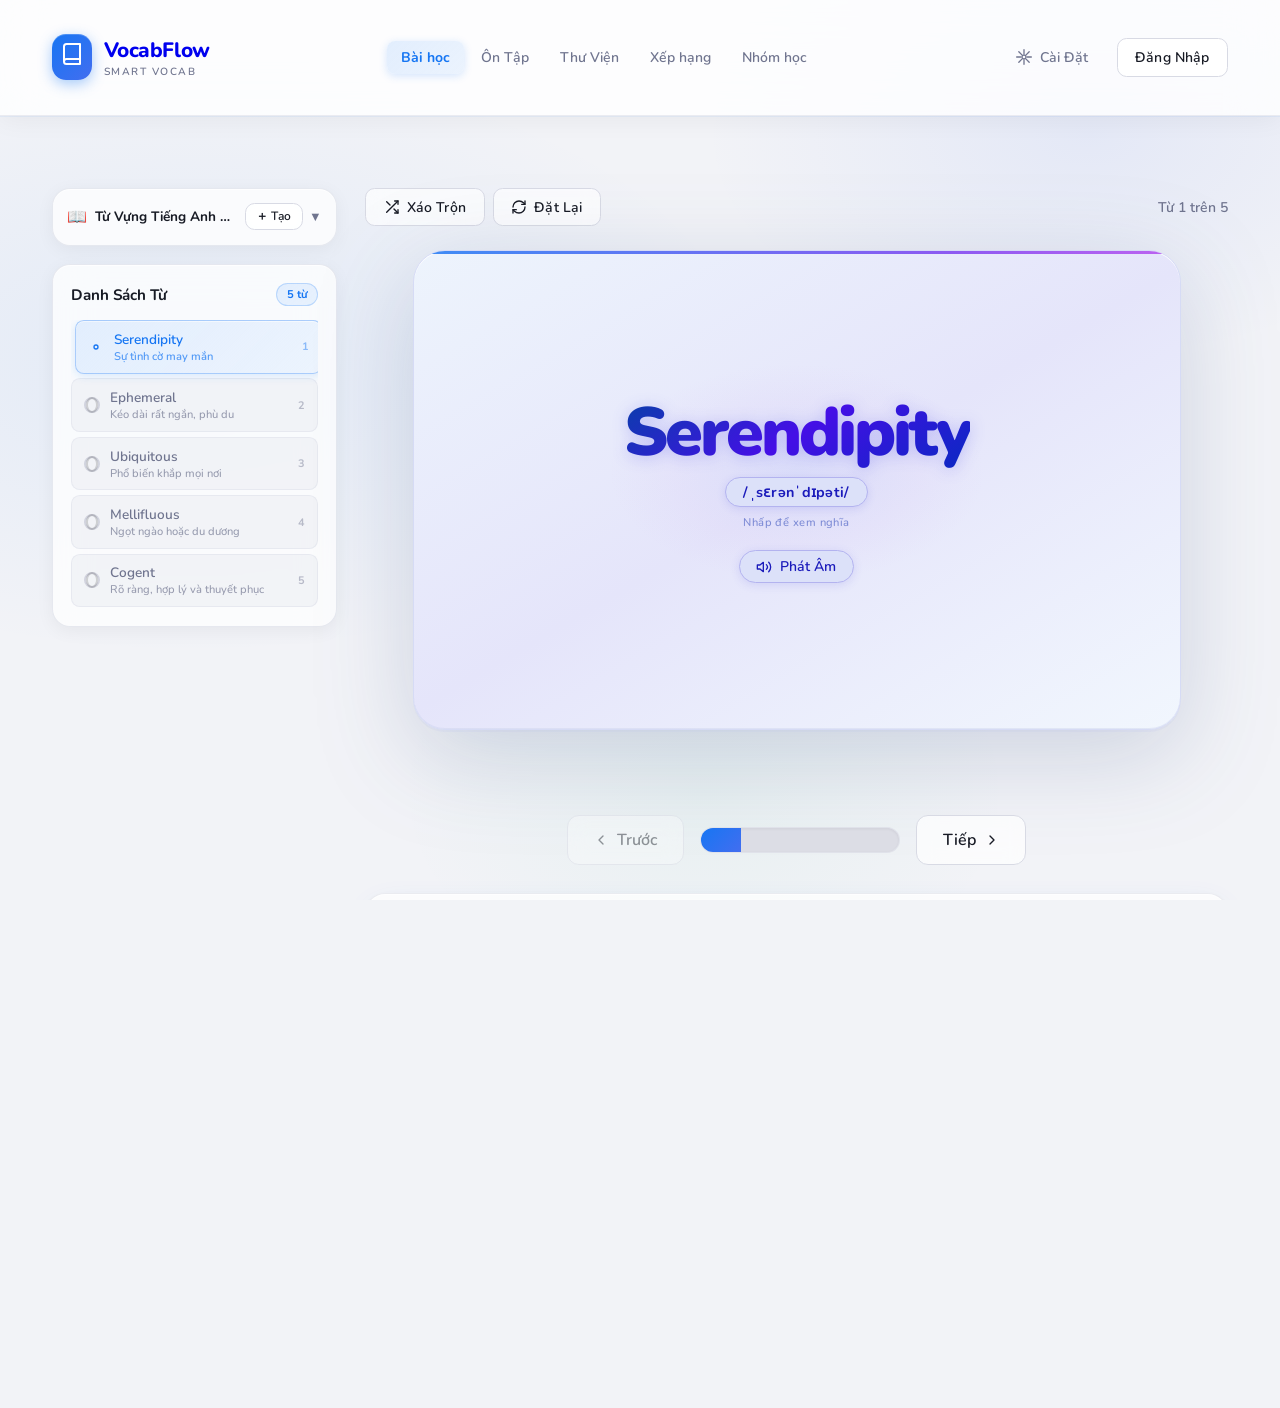
==== vocabflow-fullstack-main/frontend/index.html @ 2e487751 "feat: merge group into index, fix review, en-vi mode, FAB drag" ====
<!doctype html>
<html lang="vi">
  <head>
    <meta charset="UTF-8" />
    <meta name="viewport" content="width=device-width, initial-scale=1.0" />
    <title>VocabFlow - Học Từ Vựng Thông Minh</title>
    
    <link rel="preconnect" href="https://fonts.gstatic.com" crossorigin />
    <link href="https://fonts.bunny.net/css2?family=nunito:wght@400;500;600;700;800;900&display=swap" rel="stylesheet" />
    <link rel="stylesheet" href="https://cdnjs.cloudflare.com/ajax/libs/font-awesome/6.5.0/css/all.min.css" />
    <link rel="stylesheet" href="./style.css" />
  <script>try{if(localStorage.getItem("vf_theme")==="dark")document.documentElement.classList.add("dark");}catch{}</script>
    <script src="https://cdn.jsdelivr.net/npm/chart.js"></script>
  <link rel="prefetch" href="./group.html" as="document">
  <style>
    @keyframes vt-fade-out {
      from { opacity: 1; transform: translateY(0); }
      to   { opacity: 0; transform: translateY(-8px); }
    }
    @keyframes vt-fade-in {
      from { opacity: 0; transform: translateY(8px); }
      to   { opacity: 1; transform: translateY(0); }
    }
    ::view-transition-old(root) {
      animation: vt-fade-out 0.18s ease-in forwards;
    }
    ::view-transition-new(root) {
      animation: vt-fade-in 0.22s ease-out forwards;
    }
  </style>
  
  <!-- ═══ GROUP CSS ═══ -->
  <style id="group-styles">

    /* ── Group-specific styles ──────────────────────────────── */
    .group-layout {
      display: grid;
      grid-template-columns: 300px 1fr;
      gap: 1.5rem;
      min-height: calc(100vh - 80px);
      padding: 1.5rem 0;
    }

    /* ── Sidebar ────────────────────────────────────────────── */
    .group-sidebar {
      display: flex;
      flex-direction: column;
      gap: 1rem;
    }

    .group-sidebar-header {
      background: hsl(var(--card));
      border: 1px solid hsl(var(--border));
      border-radius: var(--radius);
      padding: 1rem 1.25rem;
      display: flex;
      align-items: center;
      justify-content: space-between;
    }

    .group-sidebar-header h3 {
      font-size: 0.95rem;
      font-weight: 700;
      color: hsl(var(--foreground));
    }

    .group-list {
      display: flex;
      flex-direction: column;
      gap: 0.5rem;
    }

    .group-card {
      background: hsl(var(--card));
      border: 1.5px solid hsl(var(--border));
      border-radius: var(--radius);
      padding: 0.9rem 1.1rem;
      cursor: pointer;
      transition: all 0.18s ease;
      position: relative;
    }

    .group-card:hover {
      border-color: hsl(var(--primary));
      box-shadow: 0 2px 12px hsl(var(--primary) / 0.12);
      transform: translateY(-1px);
    }

    .group-card.active {
      border-color: hsl(var(--primary));
      background: hsl(var(--primary-muted));
    }

    .group-card-name {
      font-size: 0.9rem;
      font-weight: 700;
      color: hsl(var(--foreground));
      margin-bottom: 0.3rem;
      white-space: nowrap;
      overflow: hidden;
      text-overflow: ellipsis;
    }

    .group-card-meta {
      display: flex;
      gap: 0.75rem;
      font-size: 0.75rem;
      color: hsl(var(--muted-foreground));
    }

    .group-card-meta span { display: flex; align-items: center; gap: 0.3rem; }

    .group-code-badge {
      position: absolute;
      top: 0.6rem;
      right: 0.6rem;
      background: hsl(var(--primary));
      color: hsl(var(--primary-foreground));
      font-size: 0.65rem;
      font-weight: 700;
      padding: 0.15rem 0.45rem;
      border-radius: 4px;
      letter-spacing: 1px;
    }

    .group-owner-badge {
      position: absolute;
      bottom: 0.6rem;
      right: 0.6rem;
      background: hsl(var(--warning));
      color: white;
      font-size: 0.62rem;
      font-weight: 700;
      padding: 0.15rem 0.4rem;
      border-radius: 4px;
    }

    /* ── Main panel ─────────────────────────────────────────── */
    .group-main {
      display: flex;
      flex-direction: column;
      gap: 1.25rem;
    }

    /* Tabs */
    .group-tabs {
      display: flex;
      gap: 0.25rem;
      background: hsl(var(--muted));
      border-radius: var(--radius);
      padding: 0.3rem;
    }

    .group-tab {
      flex: 1;
      padding: 0.55rem 1rem;
      border: none;
      border-radius: calc(var(--radius) - 2px);
      background: transparent;
      font-family: "Nunito", sans-serif;
      font-size: 0.85rem;
      font-weight: 600;
      color: hsl(var(--muted-foreground));
      cursor: pointer;
      transition: all 0.15s;
    }

    .group-tab.active {
      background: hsl(var(--card));
      color: hsl(var(--foreground));
      box-shadow: 0 1px 4px rgba(0,0,0,0.1);
    }

    /* ── Panel cards ────────────────────────────────────────── */
    .panel-card {
      background: hsl(var(--card));
      border: 1px solid hsl(var(--border));
      border-radius: var(--radius);
      padding: 1.5rem;
    }

    .panel-card h3 {
      font-size: 1rem;
      font-weight: 700;
      color: hsl(var(--foreground));
      margin-bottom: 1rem;
      display: flex;
      align-items: center;
      gap: 0.5rem;
    }

    /* ── Progress table ─────────────────────────────────────── */
    .progress-table {
      width: 100%;
      border-collapse: collapse;
    }

    .progress-table th {
      text-align: left;
      font-size: 0.75rem;
      font-weight: 700;
      color: hsl(var(--muted-foreground));
      text-transform: uppercase;
      letter-spacing: 0.05em;
      padding: 0.5rem 0.75rem;
      border-bottom: 1px solid hsl(var(--border));
    }

    .progress-table td {
      padding: 0.75rem;
      border-bottom: 1px solid hsl(var(--border) / 0.5);
      font-size: 0.875rem;
      vertical-align: middle;
    }

    .progress-table tr:last-child td { border-bottom: none; }

    .progress-table tr:hover td { background: hsl(var(--muted) / 0.5); }

    .rank-badge {
      width: 28px;
      height: 28px;
      border-radius: 50%;
      display: inline-flex;
      align-items: center;
      justify-content: center;
      font-size: 0.75rem;
      font-weight: 800;
    }

    .rank-1 { background: hsl(45 100% 85%); color: hsl(35 91% 35%); }
    .rank-2 { background: hsl(230 20% 88%); color: hsl(230 20% 35%); }
    .rank-3 { background: hsl(25 80% 88%); color: hsl(25 80% 35%); }
    .rank-n { background: hsl(var(--muted)); color: hsl(var(--muted-foreground)); }

    .progress-bar-wrap {
      background: hsl(var(--muted));
      border-radius: 999px;
      height: 8px;
      width: 120px;
      overflow: hidden;
    }

    .progress-bar-fill {
      height: 100%;
      border-radius: 999px;
      background: linear-gradient(90deg, hsl(var(--primary)), hsl(var(--primary-soft)));
      transition: width 0.4s ease;
    }

    .progress-bar-fill.good  { background: linear-gradient(90deg, hsl(var(--success)), hsl(var(--success-soft))); }
    .progress-bar-fill.warn  { background: linear-gradient(90deg, hsl(var(--warning)), hsl(45 90% 65%)); }
    .progress-bar-fill.poor  { background: linear-gradient(90deg, hsl(var(--danger-color)), hsl(4 80% 70%)); }

    /* ── Deck grid ──────────────────────────────────────────── */
    .deck-grid {
      display: grid;
      grid-template-columns: repeat(auto-fill, minmax(240px, 1fr));
      gap: 1rem;
    }

    .deck-item {
      background: hsl(var(--card));
      border: 1.5px solid hsl(var(--border));
      border-radius: var(--radius);
      padding: 1.1rem;
      transition: all 0.18s;
    }

    .deck-item:hover {
      border-color: hsl(var(--primary));
      box-shadow: 0 4px 20px hsl(var(--primary) / 0.1);
      transform: translateY(-2px);
    }

    .deck-item-name {
      font-weight: 700;
      font-size: 0.95rem;
      color: hsl(var(--foreground));
      margin-bottom: 0.35rem;
    }

    .deck-item-meta {
      font-size: 0.78rem;
      color: hsl(var(--muted-foreground));
      margin-bottom: 0.9rem;
    }

    .deck-item-actions {
      display: flex;
      gap: 0.5rem;
    }

    /* ── Members list ───────────────────────────────────────── */
    .member-list {
      display: flex;
      flex-direction: column;
      gap: 0.5rem;
    }

    .member-item {
      display: flex;
      align-items: center;
      gap: 0.75rem;
      padding: 0.65rem 0.75rem;
      border-radius: calc(var(--radius) - 2px);
      background: hsl(var(--muted) / 0.4);
      transition: background 0.15s;
    }

    .member-item:hover { background: hsl(var(--muted)); }

    .member-avatar {
      width: 36px;
      height: 36px;
      border-radius: 50%;
      background: linear-gradient(135deg, hsl(var(--primary)), hsl(var(--primary-soft)));
      display: flex;
      align-items: center;
      justify-content: center;
      font-size: 0.85rem;
      font-weight: 700;
      color: white;
      flex-shrink: 0;
    }

    .member-info { flex: 1; min-width: 0; }

    .member-name {
      font-size: 0.875rem;
      font-weight: 600;
      color: hsl(var(--foreground));
      white-space: nowrap;
      overflow: hidden;
      text-overflow: ellipsis;
    }

    .member-role {
      font-size: 0.72rem;
      color: hsl(var(--muted-foreground));
    }

    .member-role.owner { color: hsl(var(--warning)); font-weight: 700; }

    .btn-kick {
      padding: 0.25rem 0.6rem;
      font-size: 0.75rem;
      border-radius: 6px;
      border: 1px solid hsl(var(--danger-color));
      color: hsl(var(--danger-color));
      background: transparent;
      cursor: pointer;
      font-family: "Nunito", sans-serif;
      font-weight: 600;
      transition: all 0.15s;
    }
    .btn-kick:hover { background: hsl(var(--danger-muted)); }

    /* ── Empty state ────────────────────────────────────────── */
    .empty-state {
      text-align: center;
      padding: 3rem 2rem;
      color: hsl(var(--muted-foreground));
    }

    .empty-state .empty-icon {
      font-size: 3rem;
      margin-bottom: 1rem;
      opacity: 0.5;
    }

    .empty-state h4 {
      font-size: 1.1rem;
      font-weight: 700;
      color: hsl(var(--foreground));
      margin-bottom: 0.5rem;
    }

    .empty-state p { font-size: 0.875rem; margin-bottom: 1.25rem; }

    /* ── Welcome / no group ─────────────────────────────────── */
    .welcome-panel {
      background: hsl(var(--card));
      border: 1px solid hsl(var(--border));
      border-radius: var(--radius);
      padding: 3rem 2rem;
      text-align: center;
    }

    .welcome-panel .welcome-icon {
      width: 72px;
      height: 72px;
      border-radius: 50%;
      background: linear-gradient(135deg, hsl(var(--primary)), hsl(var(--primary-soft)));
      display: flex;
      align-items: center;
      justify-content: center;
      margin: 0 auto 1.5rem;
      font-size: 2rem;
    }

    .welcome-panel h2 {
      font-size: 1.4rem;
      font-weight: 800;
      color: hsl(var(--foreground));
      margin-bottom: 0.5rem;
    }

    .welcome-panel p {
      color: hsl(var(--muted-foreground));
      font-size: 0.9rem;
      max-width: 400px;
      margin: 0 auto 2rem;
      line-height: 1.6;
    }

    .welcome-actions {
      display: flex;
      gap: 1rem;
      justify-content: center;
      flex-wrap: wrap;
    }

    /* ── Code display ────────────────────────────────────────── */
    .code-display {
      display: inline-flex;
      align-items: center;
      gap: 0.75rem;
      background: hsl(var(--primary-muted));
      border: 1.5px solid hsl(var(--primary) / 0.3);
      border-radius: var(--radius);
      padding: 0.75rem 1.25rem;
    }

    .code-display .code-text {
      font-size: 1.6rem;
      font-weight: 900;
      letter-spacing: 0.15em;
      color: hsl(var(--primary));
      font-variant-numeric: tabular-nums;
    }

    .btn-copy {
      background: hsl(var(--primary));
      color: white;
      border: none;
      border-radius: 8px;
      padding: 0.4rem 0.8rem;
      font-size: 0.78rem;
      font-weight: 600;
      cursor: pointer;
      font-family: "Nunito", sans-serif;
      transition: all 0.15s;
    }
    .btn-copy:hover { opacity: 0.85; }

    /* ── Modal ──────────────────────────────────────────────── */
    .modal-overlay {
      position: fixed; inset: 0;
      background: rgba(0,0,0,0.5);
      backdrop-filter: blur(4px);
      display: flex;
      align-items: center;
      justify-content: center;
      z-index: 1000;
      padding: 1rem;
    }

    .modal-overlay.hidden { display: none; }

    .modal-box {
      background: hsl(var(--card));
      border: 1px solid hsl(var(--border));
      border-radius: calc(var(--radius) * 1.5);
      padding: 2rem;
      width: 100%;
      max-width: 480px;
      box-shadow: 0 24px 64px rgba(0,0,0,0.2);
    }

    .modal-header {
      display: flex;
      align-items: center;
      justify-content: space-between;
      margin-bottom: 1.5rem;
    }

    .modal-header h3 {
      font-size: 1.1rem;
      font-weight: 800;
      color: hsl(var(--foreground));
    }

    .modal-close {
      background: none;
      border: none;
      font-size: 1.25rem;
      color: hsl(var(--muted-foreground));
      cursor: pointer;
      padding: 0.2rem;
      line-height: 1;
    }
    .modal-close:hover { color: hsl(var(--foreground)); }

    .form-group {
      margin-bottom: 1rem;
    }

    .form-group label {
      display: block;
      font-size: 0.82rem;
      font-weight: 700;
      color: hsl(var(--foreground));
      margin-bottom: 0.4rem;
    }

    .form-group input,
    .form-group textarea {
      width: 100%;
      padding: 0.65rem 0.9rem;
      border: 1.5px solid hsl(var(--border));
      border-radius: var(--radius);
      font-family: "Nunito", sans-serif;
      font-size: 0.9rem;
      background: hsl(var(--input));
      color: hsl(var(--foreground));
      transition: border-color 0.15s;
    }

    .form-group input:focus,
    .form-group textarea:focus {
      outline: none;
      border-color: hsl(var(--primary));
    }

    .form-group textarea { resize: vertical; min-height: 80px; }

    .modal-footer {
      display: flex;
      gap: 0.75rem;
      justify-content: flex-end;
      margin-top: 1.5rem;
    }

    /* ── Deck modal word inputs ─────────────────────────────── */
    .word-input-row {
      display: grid;
      grid-template-columns: 1fr 1fr 1fr auto;
      gap: 0.4rem;
      margin-bottom: 0.4rem;
      align-items: center;
    }

    .word-input-row input {
      padding: 0.45rem 0.65rem;
      border: 1px solid hsl(var(--border));
      border-radius: calc(var(--radius) - 2px);
      font-size: 0.82rem;
      background: hsl(var(--input));
      color: hsl(var(--foreground));
      font-family: "Nunito", sans-serif;
    }

    .btn-remove-word {
      background: none;
      border: none;
      color: hsl(var(--danger-color));
      cursor: pointer;
      font-size: 1rem;
      padding: 0 0.25rem;
    }

    .word-inputs-scroll {
      max-height: 280px;
      overflow-y: auto;
      padding-right: 0.25rem;
    }

    /* ── Toast ──────────────────────────────────────────────── */
    #toast-container {
      position: fixed;
      bottom: 1.5rem;
      right: 1.5rem;
      z-index: 9999;
      display: flex;
      flex-direction: column;
      gap: 0.5rem;
    }

    .toast {
      background: hsl(var(--foreground));
      color: hsl(var(--background));
      padding: 0.75rem 1.25rem;
      border-radius: var(--radius);
      font-size: 0.875rem;
      font-weight: 600;
      box-shadow: 0 4px 20px rgba(0,0,0,0.2);
      animation: toastIn 0.25s ease;
    }

    .toast.success { background: hsl(var(--success)); color: white; }
    .toast.error   { background: hsl(var(--danger-color)); color: white; }

    @keyframes toastIn {
      from { opacity: 0; transform: translateY(8px); }
      to   { opacity: 1; transform: translateY(0); }
    }

    /* ── Loading spinner ────────────────────────────────────── */
    .spinner {
      width: 32px; height: 32px;
      border: 3px solid hsl(var(--border));
      border-top-color: hsl(var(--primary));
      border-radius: 50%;
      animation: spin 0.7s linear infinite;
      margin: 2rem auto;
    }
    @keyframes spin { to { transform: rotate(360deg); } }

    /* ── Info row ───────────────────────────────────────────── */
    .info-row {
      display: flex;
      gap: 1rem;
      flex-wrap: wrap;
      margin-bottom: 1.25rem;
    }

    .info-chip {
      display: flex;
      align-items: center;
      gap: 0.4rem;
      font-size: 0.82rem;
      color: hsl(var(--muted-foreground));
      background: hsl(var(--muted));
      border-radius: 999px;
      padding: 0.3rem 0.8rem;
      font-weight: 600;
    }

    /* ── Danger zone ────────────────────────────────────────── */
    .danger-zone {
      border: 1.5px solid hsl(var(--danger-color) / 0.4);
      border-radius: var(--radius);
      padding: 1rem 1.25rem;
      margin-top: 1.5rem;
    }

    .danger-zone h4 {
      font-size: 0.85rem;
      font-weight: 700;
      color: hsl(var(--danger-color));
      margin-bottom: 0.5rem;
    }

    .danger-zone p { font-size: 0.82rem; color: hsl(var(--muted-foreground)); margin-bottom: 0.75rem; }

    /* ── Responsive ─────────────────────────────────────────── */
    @media (max-width: 900px) {
      .group-layout { grid-template-columns: 240px 1fr; gap: 1rem; }
    }

    @media (max-width: 768px) {
      .group-layout {
        grid-template-columns: 1fr;
        padding: 0.75rem 0;
        gap: 0;
      }

      /* Sidebar ẩn đi — thay bằng floating button + drawer */
      .group-sidebar { display: none; }

      /* Main panel full width */
      .group-main { gap: 0.75rem; }

      /* Group info header compact */
      #group-info-card { padding: 1rem; }
      #group-info-card h2 { font-size: 1.1rem !important; }

      /* Tabs scrollable */
      .group-tabs {
        overflow-x: auto;
        scrollbar-width: none;
        flex-wrap: nowrap;
        gap: 0.3rem;
        padding-bottom: 2px;
        -webkit-overflow-scrolling: touch;
      }
      .group-tabs::-webkit-scrollbar { display: none; }
      .group-tab { white-space: nowrap; flex-shrink: 0; }

      /* Deck grid 1 col */
      .deck-grid { grid-template-columns: 1fr !important; }

      /* Word input 2 col */
      .word-input-row { grid-template-columns: 1fr 1fr; }
      .word-input-row input:nth-child(3) { grid-column: 1 / -1; }

      /* Modal bottom sheet */
      .modal-box {
        position: fixed !important;
        bottom: 0 !important; left: 0 !important; right: 0 !important;
        top: auto !important;
        max-width: 100vw !important;
        width: 100vw !important;
        border-radius: 1.25rem 1.25rem 0 0 !important;
        max-height: 92vh !important;
        margin: 0 !important;
      }
    }

    @media (max-width: 480px) {
      /* Word input 1 col */
      .word-input-row { grid-template-columns: 1fr; }
      .word-input-row input:nth-child(3) { grid-column: 1; }

      /* Welcome panel compact */
      .welcome-panel { padding: 2rem 1rem; }
      .welcome-panel h2 { font-size: 1.3rem; }
      .welcome-panel p { font-size: 0.85rem; }

      /* Info chips wrap */
      .info-row { flex-wrap: wrap; gap: 0.4rem; }
      .info-chip { font-size: 0.72rem; padding: 0.2rem 0.6rem; }

      /* Group detail header stack */
      #group-info-card > div > div:first-child { width: 100%; }
      #group-code-section { width: 100%; text-align: left !important; margin-top: 0.75rem; }

      /* Panel card padding */
      .panel-card { padding: 0.85rem; }

      /* Deck item compact */
      .deck-item { padding: 0.85rem; }
      .deck-item-actions { flex-wrap: wrap; }
      .deck-item-actions .btn { flex: 1; text-align: center; justify-content: center; font-size: 0.78rem; }

      /* Member item compact */
      .member-item { padding: 0.5rem 0.65rem; }
      .member-name { font-size: 0.82rem; }

      /* Danger zone */
      .danger-zone { padding: 0.85rem; }
      .danger-zone .btn { margin: 0.25rem 0 !important; width: 100%; }

      /* Bottom padding for mobile nav */
      .group-layout { padding-bottom: calc(70px + env(safe-area-inset-bottom)); }
    }

    /* ── Mobile Group Drawer (sidebar as drawer on mobile) ── */
    .group-drawer-overlay {
      display: none;
      position: fixed;
      inset: 0;
      background: hsl(0 0% 0% / 0.5);
      z-index: 200;
      backdrop-filter: blur(4px);
    }
    .group-drawer {
      position: fixed;
      top: 0; left: 0; bottom: 0;
      width: min(300px, 85vw);
      background: hsl(var(--card));
      z-index: 201;
      display: flex;
      flex-direction: column;
      overflow: hidden;
      transform: translateX(-100%);
      transition: transform 0.28s cubic-bezier(0.4, 0, 0.2, 1);
      box-shadow: 4px 0 30px hsl(0 0% 0% / 0.2);
    }
    .group-drawer.open { transform: translateX(0); }
    .group-drawer-overlay.open { display: block; }
    .group-drawer-header {
      display: flex;
      align-items: center;
      justify-content: space-between;
      padding: 1rem 1.1rem 0.75rem;
      border-bottom: 1px solid hsl(var(--border) / 0.5);
      flex-shrink: 0;
    }
    .group-drawer-header h3 {
      font-size: 0.9rem;
      font-weight: 700;
      color: hsl(var(--foreground));
    }
    .group-drawer-close {
      width: 28px; height: 28px;
      border-radius: 50%;
      border: none;
      background: hsl(var(--muted));
      color: hsl(var(--muted-foreground));
      font-size: 1rem;
      cursor: pointer;
      display: flex; align-items: center; justify-content: center;
    }
    .group-drawer-body {
      flex: 1;
      overflow-y: auto;
      padding: 0.75rem;
      display: flex;
      flex-direction: column;
      gap: 0.5rem;
    }
    /* FAB button để mở drawer */
    .group-drawer-fab {
      display: none;
      position: fixed;
      bottom: calc(80px + env(safe-area-inset-bottom));
      left: 1rem;
      z-index: 150;
      width: 44px; height: 44px;
      border-radius: 50%;
      background: linear-gradient(135deg, hsl(var(--primary)), hsl(258 80% 60%));
      color: white;
      border: none;
      cursor: pointer;
      box-shadow: 0 4px 16px hsl(var(--primary) / 0.4);
      align-items: center; justify-content: center;
      transition: transform 0.15s, box-shadow 0.15s;
    }
    .group-drawer-fab:active { transform: scale(0.92); }
    @media (max-width: 768px) {
      .group-drawer-fab { display: flex; }
    }
  

    #group-header { display: none !important; }
    html.in-iframe .main { padding-top: 0 !important; }
    html.standalone #group-header { display: block !important; }
    html.standalone .main { padding-top: var(--header-height, 70px); }
  

    @keyframes vt-fade-out {
      from { opacity: 1; transform: translateY(0); }
      to   { opacity: 0; transform: translateY(-8px); }
    }
    @keyframes vt-fade-in {
      from { opacity: 0; transform: translateY(8px); }
      to   { opacity: 1; transform: translateY(0); }
    }
    ::view-transition-old(root) {
      animation: vt-fade-out 0.18s ease-in forwards;
    }
    ::view-transition-new(root) {
      animation: vt-fade-in 0.22s ease-out forwards;
    }
  

    /* ── Group mobile nav bar (6 items) ── */
    .mobile-nav-bar-group {
      position: fixed; bottom: 0; left: 0; right: 0;
      background: hsl(var(--card) / 0.96);
      backdrop-filter: blur(24px); -webkit-backdrop-filter: blur(24px);
      border-top: 1px solid hsl(var(--border) / 0.5);
      z-index: 60;
      display: flex;
      justify-content: space-around; align-items: flex-end;
      padding: 0.28rem 0.25rem calc(0.28rem + env(safe-area-inset-bottom));
      gap: 0;
    }
    .mobile-nav-item-g {
      display: flex; flex-direction: column; align-items: center;
      gap: 0.18rem;
      color: hsl(var(--muted-foreground));
      font-size: 0.52rem; font-weight: 600;
      text-decoration: none;
      padding: 0.4rem 0.3rem 0.25rem;
      border-radius: 0.6rem;
      transition: color 0.18s;
      cursor: pointer; background: none; border: none;
      font-family: inherit;
      flex: 1; max-width: 60px;
      position: relative;
    }
    .mobile-nav-item-g svg { width: 20px; height: 20px; stroke-width: 1.8; transition: transform 0.18s; }
    .mobile-nav-item-g.active { color: hsl(var(--primary)); font-weight: 700; }
    .mobile-nav-item-g.active svg { transform: translateY(-1px); stroke-width: 2.2; }
    .mobile-nav-item-g.active::after {
      content: ''; position: absolute; bottom: 0.12rem; left: 50%;
      transform: translateX(-50%);
      width: 4px; height: 4px; border-radius: 50%;
      background: hsl(var(--primary));
    }
    .mobile-nav-item-g:active { opacity: 0.7; }
  
  </style>
</head>
  <body>
    <!-- Header -->
    <header class="header">
      <div class="container">
        <div class="header-content">
          <a href="#" class="logo-section" style="text-decoration: none; cursor: pointer"
            onclick="event.preventDefault(); if(typeof switchView === 'function') switchView('dashboard');">
            <div class="logo-icon">
              <svg class="icon" viewBox="0 0 24 24" fill="none" stroke="currentColor" stroke-width="2" stroke-linecap="round" stroke-linejoin="round">
                <path d="M4 19.5v-15A2.5 2.5 0 0 1 6.5 2H20v20H6.5a2.5 2.5 0 0 1 0-5H20"/>
              </svg>
            </div>
            <div class="logo-text">
              <h1 style="color: var(--foreground)">VocabFlow</h1>
              <p>SMART VOCAB</p>
            </div>
          </a>

          <nav class="navigation">
            <a href="#" class="nav-link active" data-view-target="dashboard"><span class="nav-short">Bài học</span></a>
            <a href="#" class="nav-link" data-view-target="review"><span class="nav-short">Ôn Tập</span></a>
            <a href="#" class="nav-link" data-view-target="wordlist"><span class="nav-short">Thư Viện</span></a>
            <a href="#" class="nav-link" data-view-target="progress"><span class="nav-short">Xếp hạng</span></a>
            <a href="#" class="nav-link" data-view-target="group" id="group-nav-link"><span class="nav-short">Nhóm học</span></a>
          </nav>

          <div class="user-area">
            <button class="btn btn-ghost" data-view-target="settings">
              <svg class="icon-sm" viewBox="0 0 24 24" fill="none" stroke="currentColor" stroke-width="2" stroke-linecap="round" stroke-linejoin="round">
                <circle cx="12" cy="12" r="3"/>
                <path d="M12 1v6M12 17v6M4.22 4.22l4.24 4.24M15.54 15.54l4.24 4.24M1 12h6M17 12h6M4.22 19.78l4.24-4.24M15.54 8.46l4.24-4.24"/>
              </svg>
              Cài Đặt
            </button>

            <!-- Notification Bell (hiện khi đã đăng nhập) -->
            <div class="notif-bell-wrap hidden" id="notif-bell-wrap">
              <button class="notif-bell-btn" id="notif-bell-btn" title="Thông báo" onclick="toggleNotifPanel()">
                <svg width="20" height="20" viewBox="0 0 24 24" fill="none" stroke="currentColor" stroke-width="2" stroke-linecap="round" stroke-linejoin="round">
                  <path d="M18 8A6 6 0 0 0 6 8c0 7-3 9-3 9h18s-3-2-3-9"/>
                  <path d="M13.73 21a2 2 0 0 1-3.46 0"/>
                </svg>
                <span class="notif-badge hidden" id="notif-badge">0</span>
              </button>
              <!-- Panel thông báo -->
              <div class="notif-panel" id="notif-panel" style="display:none">
                <div class="notif-panel-header">
                  <span>🔔 Thông báo</span>
                  <button class="notif-mark-all-btn" onclick="markAllNotifsRead()" title="Đánh dấu tất cả đã đọc">✓ Đọc tất cả</button>
                </div>
                <div class="notif-list" id="notif-list">
                  <div class="notif-empty">Không có thông báo mới</div>
                </div>
                <div class="notif-panel-footer">
                  <button onclick="clearAllNotifs()" class="notif-clear-btn">Xóa tất cả</button>
                </div>
              </div>
            </div>
            <div class="header-avatar hidden" id="header-avatar-btn"
              onclick="(function(){ var lb=document.getElementById('avatar-lightbox'); var img=document.getElementById('avatar-lb-img'); var src=document.getElementById('header-avatar-img').src; if(src && document.getElementById('header-avatar-img').style.display!=='none'){ img.src=src; lb.style.display='flex'; } })()"
              title="Xem ảnh đại diện">
              <img id="header-avatar-img" src="" alt="" style="display:none;width:100%;height:100%;object-fit:cover;border-radius:50%">
              <span id="header-avatar-initials">?</span>
            </div>

            <!-- Nút đăng nhập (hiện khi chưa đăng nhập) -->
            <button class="btn btn-outline" id="open-login-modal-btn">
              <svg class="icon-sm" viewBox="0 0 24 24" fill="none" stroke="currentColor" stroke-width="2" stroke-linecap="round" stroke-linejoin="round">
                <path d="M19 21v-2a4 4 0 0 0-4-4H9a4 4 0 0 0-4 4v2"/>
                <circle cx="12" cy="7" r="4"/>
              </svg>
              Đăng Nhập
            </button>
          </div>
        </div>
      </div>
    </header>

    <!-- Main Content -->
    <!-- Mobile Bottom Nav (chỉ hiện ≤ 480px) -->
    <nav class="mobile-nav-bar" id="mobile-nav-bar" style="display:none">
      <a href="#" class="mobile-nav-item active" data-view-target="dashboard" id="mnav-dashboard">
        <svg viewBox="0 0 24 24" fill="none" stroke="currentColor" stroke-linecap="round" stroke-linejoin="round">
          <path d="M2 3h6a4 4 0 0 1 4 4v14a3 3 0 0 0-3-3H2z"/>
          <path d="M22 3h-6a4 4 0 0 0-4 4v14a3 3 0 0 1 3-3h7z"/>
        </svg>
        Bài học
      </a>
      <a href="#" class="mobile-nav-item" data-view-target="review" id="mnav-review">
        <svg viewBox="0 0 24 24" fill="none" stroke="currentColor" stroke-linecap="round" stroke-linejoin="round">
          <path d="M11 4H4a2 2 0 0 0-2 2v14a2 2 0 0 0 2 2h14a2 2 0 0 0 2-2v-7"/>
          <path d="M18.5 2.5a2.121 2.121 0 0 1 3 3L12 15l-4 1 1-4 9.5-9.5z"/>
        </svg>
        Ôn Tập
      </a>
      <a href="#" class="mobile-nav-item" data-view-target="wordlist" id="mnav-wordlist">
        <svg viewBox="0 0 24 24" fill="none" stroke="currentColor" stroke-linecap="round" stroke-linejoin="round">
          <path d="M4 19.5A2.5 2.5 0 0 1 6.5 17H20"/>
          <path d="M6.5 2H20v20H6.5A2.5 2.5 0 0 1 4 19.5v-15A2.5 2.5 0 0 1 6.5 2z"/>
        </svg>
        Thư Viện
      </a>
      <a href="#" class="mobile-nav-item" data-view-target="progress" id="mnav-progress">
        <svg viewBox="0 0 24 24" fill="none" stroke="currentColor" stroke-linecap="round" stroke-linejoin="round">
          <polyline points="22 12 18 12 15 21 9 3 6 12 2 12"/>
        </svg>
        Xếp Hạng
      </a>
      <a href="#" class="mobile-nav-item" id="mnav-group" data-view-target="group">
        <svg viewBox="0 0 24 24" fill="none" stroke="currentColor" stroke-linecap="round" stroke-linejoin="round">
          <path d="M17 21v-2a4 4 0 0 0-4-4H5a4 4 0 0 0-4 4v2"/>
          <circle cx="9" cy="7" r="4"/>
          <path d="M23 21v-2a4 4 0 0 0-3-3.87"/>
          <path d="M16 3.13a4 4 0 0 1 0 7.75"/>
        </svg>
        Nhóm học
      </a>
      <button class="mobile-nav-item" data-view-target="settings" id="mnav-settings">
        <svg viewBox="0 0 24 24" fill="none" stroke="currentColor" stroke-linecap="round" stroke-linejoin="round">
          <circle cx="12" cy="12" r="3"/>
          <path d="M12 1v4M12 19v4M4.22 4.22l2.83 2.83M16.95 16.95l2.83 2.83M1 12h4M19 12h4M4.22 19.78l2.83-2.83M16.95 7.05l2.83-2.83"/>
        </svg>
        Cài Đặt
      </button>
    </nav>

    <main class="main">
      <div class="container">
        <!-- 1. Dashboard View -->
        <div class="main-grid" id="dashboard-view">
          <div class="sidebar">

            <!-- ── Deck Selector Card ── -->
            <div class="my-decks-card" style="padding:0.9rem">

              <!-- Active deck display + toggle -->
              <div style="display:flex;align-items:center;justify-content:space-between;gap:0.5rem;cursor:pointer" onclick="toggleDeckPanel()">
                <div style="display:flex;align-items:center;gap:0.5rem;min-width:0">
                  <span id="active-deck-icon" style="font-size:1rem;flex-shrink:0">📖</span>
                  <span id="active-deck-label" style="font-size:0.85rem;font-weight:700;color:hsl(var(--foreground));white-space:nowrap;overflow:hidden;text-overflow:ellipsis">Chọn bộ từ...</span>
                </div>
                <div style="display:flex;align-items:center;gap:0.4rem;flex-shrink:0">
                  <button class="btn btn-outline btn-sm" id="create-deck-btn" onclick="event.stopPropagation();handleOpenDeckModal()" style="padding:4px 10px;font-size:0.75rem">＋ Tạo</button>
                  <span id="deck-panel-chevron" style="font-size:0.8rem;color:hsl(var(--muted-foreground));transition:transform .2s">▼</span>
                </div>
              </div>

              <!-- Dropdown panel -->
              <div id="deck-dropdown-panel" style="display:none;margin-top:0.75rem;border-top:1px solid hsl(var(--border)/0.5);padding-top:0.75rem">

                <!-- Tab bar -->
                <div style="display:flex;gap:0.3rem;background:hsl(var(--muted)/0.5);border-radius:8px;padding:3px;margin-bottom:0.6rem">
                  <button id="tab-btn-mine" onclick="switchDeckTab('mine')"
                    style="flex:1;padding:4px 0;font-size:0.75rem;font-weight:700;border:none;border-radius:6px;cursor:pointer;transition:all .15s;background:hsl(var(--primary));color:#fff">
                    Của tôi
                  </button>
                  <button id="tab-btn-group" onclick="switchDeckTab('group')"
                    style="flex:1;padding:4px 0;font-size:0.75rem;font-weight:700;border:none;border-radius:6px;cursor:pointer;transition:all .15s;background:transparent;color:hsl(var(--muted-foreground))">
                    🏫 Nhóm
                  </button>
                </div>

                <!-- Tab: Của tôi -->
                <div id="deck-panel-mine">
                  <input type="text" id="search-deck-input" placeholder="Tìm bộ từ..."
                    style="width:100%;padding:6px 10px;font-size:0.8rem;border-radius:8px;border:1px solid hsl(var(--border)/0.6);background:hsl(var(--card)/0.7);box-sizing:border-box;margin-bottom:0.5rem;outline:none">
                  <div class="deck-list" id="deck-list" style="max-height:200px"></div>
                </div>

                <!-- Tab: Nhóm -->
                <div id="deck-panel-group" style="display:none">
                  <div style="display:flex;justify-content:space-between;align-items:center;margin-bottom:0.5rem">
                    <span style="font-size:0.72rem;color:hsl(var(--muted-foreground))">Bộ từ từ nhóm của bạn</span>
                    <a href="./group.html" style="font-size:0.72rem;font-weight:700;color:hsl(var(--primary));text-decoration:none">Quản lý →</a>
                  </div>
                  <div id="group-deck-list" style="display:flex;flex-direction:column;gap:0.3rem;max-height:200px;overflow-y:auto"></div>
                  <div id="group-deck-empty" style="display:none;text-align:center;padding:1rem 0;font-size:0.8rem;color:hsl(var(--muted-foreground))">
                    Chưa có bộ từ nhóm.<br>
                    <a href="./group.html" style="color:hsl(var(--primary));font-weight:700">Tham gia nhóm →</a>
                  </div>
                </div>

              </div>
            </div>

            <!-- hidden compat -->
            <div id="group-decks-card" style="display:none"></div>

            <div class="word-list-card visible" id="word-list-card">
              <div class="word-list-header">
                <h3>Danh Sách Từ</h3>
                <span class="badge" id="word-list-badge">0 từ</span>
              </div>
              <div class="word-list" id="word-list"></div>
            </div>
          </div>

          <div class="learning-area">
            <div class="placeholder" id="placeholder">
              <h2>Chào mừng đến với VocabFlow!</h2>
              <p>Chọn một bộ từ để bắt đầu học, hoặc tạo một bộ từ mới.</p>
            </div>

            <div class="learning-content" id="learning-content">
              <div class="controls">
                <div class="control-buttons">
                  <button class="btn btn-outline" id="shuffle-btn">
                    <svg class="icon-sm" viewBox="0 0 24 24" fill="none" stroke="currentColor" stroke-width="2" stroke-linecap="round" stroke-linejoin="round">
                      <path d="M16 3h5v5"/><path d="M4 20 21 3"/><path d="M21 16v5h-5"/>
                      <path d="M15 15l6 6"/><path d="M4 4l5 5"/>
                    </svg>
                    Xáo Trộn
                  </button>
                  <button class="btn btn-outline" id="reset-btn">
                    <svg class="icon-sm" viewBox="0 0 24 24" fill="none" stroke="currentColor" stroke-width="2" stroke-linecap="round" stroke-linejoin="round">
                      <path d="M3 12a9 9 0 0 1 9-9 9.75 9.75 0 0 1 6.74 2.74L21 8"/>
                      <path d="M21 3v5h-5"/>
                      <path d="M21 12a9 9 0 0 1-9 9 9.75 9.75 0 0 1-6.74-2.74L3 16"/>
                      <path d="M8 16H3v5"/>
                    </svg>
                    Đặt Lại
                  </button>
                </div>
                <div class="word-indicator">
                  Từ <span id="current-indicator">0</span> trên <span id="total-indicator">0</span>
                </div>
              </div>

              <div class="flashcard-container">
                <div class="flip-card" id="flashcard">
                  <div class="flip-card-inner">
                    <div class="flip-card-front learning-card">
                      <div class="card-content">
                        <div class="word-section">
                          <h2 class="word-text" id="word-text" lang="en" translate="no"></h2>
                          <p class="word-ipa" id="word-ipa" lang="en" translate="no"></p>
                          <p class="card-hint">Nhấp để xem nghĩa</p>
                        </div>
                        <button class="btn btn-ghost pronunciation-btn" id="pronunciation-btn" type="button"
                          onmousedown="event.preventDefault(); event.stopPropagation(); return false;">
                          <svg class="icon-sm" viewBox="0 0 24 24" fill="none" stroke="currentColor" stroke-width="2" stroke-linecap="round" stroke-linejoin="round">
                            <path d="M11 5 6 9H2v6h4l5 4V5z"/>
                            <path d="M19.07 4.93a10 10 0 0 1 0 14.14"/>
                            <path d="M15.54 8.46a5 5 0 0 1 0 7.07"/>
                          </svg>
                          Phát Âm
                        </button>
                      </div>
                    </div>
                    <div class="flip-card-back learning-card">
                      <div class="card-content">
                        <div class="meaning-section">
                          <h3 class="meaning-text" id="meaning-text" lang="vi" translate="no"></h3>
                          <div class="example-box" id="example-box"></div>
                        </div>
                        <p class="card-hint">Nhấp để lật lại</p>
                      </div>
                    </div>
                  </div>
                </div>

                <div class="action-buttons" id="action-buttons">
                  <button class="btn btn-review" id="review-btn" type="button">
                    <svg class="icon-sm" viewBox="0 0 24 24" fill="none" stroke="currentColor" stroke-width="2" stroke-linecap="round" stroke-linejoin="round">
                      <path d="M18 6 6 18"/><path d="m6 6 12 12"/>
                    </svg>
                    Cần Xem Lại
                  </button>
                  <button class="btn btn-ghost" id="flip-back-btn">
                    <svg class="icon-sm" viewBox="0 0 24 24" fill="none" stroke="currentColor" stroke-width="2" stroke-linecap="round" stroke-linejoin="round">
                      <path d="M3 12a9 9 0 0 1 9-9 9.75 9.75 0 0 1 6.74 2.74L21 8"/>
                      <path d="M21 3v5h-5"/>
                      <path d="M21 12a9 9 0 0 1-9 9 9.75 9.75 0 0 1-6.74-2.74L3 16"/>
                      <path d="M8 16H3v5"/>
                    </svg>
                    Lật
                  </button>
                  <button class="btn btn-learned" id="learned-btn" type="button">
                    <svg class="icon-sm" viewBox="0 0 24 24" fill="none" stroke="currentColor" stroke-width="2" stroke-linecap="round" stroke-linejoin="round">
                      <path d="M20 6 9 17l-5-5"/>
                    </svg>
                    Đã Học
                  </button>
                </div>
              </div>

              <div class="navigation-controls">
                <button class="btn btn-outline btn-lg" id="prev-btn" type="button">
                  <svg class="icon-sm" viewBox="0 0 24 24" fill="none" stroke="currentColor" stroke-width="2" stroke-linecap="round" stroke-linejoin="round">
                    <path d="m15 18-6-6 6-6"/>
                  </svg>
                  Trước
                </button>
                <div class="progress-dots" id="progress-dots"></div>
                <button class="btn btn-outline btn-lg" id="next-btn" type="button">
                  Tiếp
                  <svg class="icon-sm" viewBox="0 0 24 24" fill="none" stroke="currentColor" stroke-width="2" stroke-linecap="round" stroke-linejoin="round">
                    <path d="m9 18 6-6-6-6"/>
                  </svg>
                </button>
              </div>

              <!-- PROGRESS CARD — Cleaned up -->
              <div class="progress-card visible horizontal-progress" id="progress-card">
                <div class="progress-header">
                  <div class="progress-title">
                    <svg class="icon-sm" viewBox="0 0 24 24" fill="none" stroke="currentColor" stroke-width="2" stroke-linecap="round" stroke-linejoin="round">
                      <circle cx="12" cy="12" r="10"/><path d="m9 12 2 2 4-4"/>
                    </svg>
                    <h3>Tiến Độ Học Tập</h3>
                  </div>
                  <!-- progress-count hidden via CSS -->
                  <div class="progress-count">
                    <span id="current-word">0</span> / <span id="total-words">0</span> từ
                  </div>
                  <!-- streak-xp-display hidden via CSS -->
                  <div class="streak-xp-display">
                    <span id="dashboard-streak">0 Ngày 🔥</span>
                    <span id="dashboard-xp">0 XP ⚡</span>
                  </div>
                </div>

                <div class="progress-horizontal-grid">
                  <div class="progress-item" id="daily-goal-container">
                    <div class="progress-label">
                      <span>🎯 Mục tiêu: <span id="daily-goal-text">0/0 từ</span></span>
                    </div>
                    <div class="progress-bar" style="height:10px">
                      <div class="progress-fill" id="daily-goal-progress"
                        style="background:linear-gradient(90deg,hsl(214 90% 52%),hsl(200 90% 55%));width:0%"></div>
                    </div>
                    <p id="daily-goal-message" class="text-secondary" style="font-size:0.7rem;margin-top:5px">
                      Hãy học thêm để đạt mục tiêu!
                    </p>
                  </div>

                  <div class="progress-item">
                    <div class="progress-label">
                      <span>📚 Phiên học: <span id="session-percentage">0%</span></span>
                    </div>
                    <div class="progress-bar">
                      <div class="progress-fill gradient-primary" id="session-progress"></div>
                    </div>
                  </div>

                  <div class="progress-item">
                    <div class="progress-label">
                      <span>✅ Đã thuộc: <span id="learned-percentage">0%</span></span>
                    </div>
                    <div class="progress-bar">
                      <div class="progress-fill gradient-success" id="learned-progress"></div>
                    </div>
                  </div>
                </div>

                <!-- stats hidden via CSS but kept for JS -->
                <div class="progress-stats">
                  <div class="stat-item">
                    <div class="stat-value">
                      <svg class="icon-xs" viewBox="0 0 24 24" fill="none" stroke="currentColor" stroke-width="2" stroke-linecap="round" stroke-linejoin="round">
                        <path d="M4 19.5v-15A2.5 2.5 0 0 1 6.5 2H20v20H6.5a2.5 2.5 0 0 1 0-5H20"/>
                      </svg>
                      <span id="reviewed-count">0</span>
                    </div>
                    <p>Đã Xem</p>
                  </div>
                  <div class="stat-item">
                    <div class="stat-value stat-success">
                      <svg class="icon-xs" viewBox="0 0 24 24" fill="none" stroke="currentColor" stroke-width="2" stroke-linecap="round" stroke-linejoin="round">
                        <polyline points="22,7 13.5,15.5 8.5,10.5 2,17"/>
                        <polyline points="16,7 22,7 22,13"/>
                      </svg>
                      <span id="learned-count">0</span>
                    </div>
                    <p>Đã Học</p>
                  </div>
                  <div class="stat-item">
                    <div class="stat-value stat-warning">
                      <span id="remaining-count">0</span>
                    </div>
                    <p>Cần Học</p>
                  </div>
                </div>
              </div>

              <div class="completion-message" id="completion-message">
                <h2>Chúc mừng! 🎉</h2>
                <p>Bạn đã hoàn thành bộ từ này!</p>
              </div>
            </div>
          </div>
        </div>

        <!-- ÔN TẬP TỪ VỰNG -->
        <div class="page-view hidden" id="review-view">
          <h2 class="page-title">Ôn Tập Kiến Thức</h2>
          <p class="page-subtitle">Kiểm tra lại trí nhớ của bạn qua các bài tập trắc nghiệm và điền từ.</p>
          <div class="data-card review-setup-card" id="review-setup">
            <div class="setup-content">
              <h3>Chọn Cấu Hình Ôn Tập</h3>
              <div class="row" style="margin-bottom:1.5rem">
                <div class="form-group col">
                  <label>Chọn Bộ Từ:</label>
                  <select class="select-input" id="review-deck-select">
                    <option value="all">Tất cả các bộ từ</option>
                  </select>
                </div>
                <div class="form-group col">
                  <label>Số lượng câu hỏi:</label>
                  <select class="select-input" id="review-count-select">
                    <option value="10">10 câu</option>
                    <option value="20">20 câu</option>
                    <option value="50">50 câu</option>
                    <option value="all" selected>Tất cả từ trong bộ</option>
                  </select>
                </div>
              </div>
              <div class="mode-selection-grid">
                <div class="mode-card" id="mode-quiz">
                  <div class="mode-icon">
                    <svg class="icon" viewBox="0 0 24 24" fill="none" stroke="currentColor" stroke-width="2" stroke-linecap="round" stroke-linejoin="round">
                      <polyline points="9 11 12 14 22 4"/>
                      <path d="M21 12v7a2 2 0 0 1-2 2H5a2 2 0 0 1-2-2V5a2 2 0 0 1 2-2h11"/>
                    </svg>
                  </div>
                  <h4>Trắc Nghiệm</h4>
                  <p>Chọn đáp án đúng từ 4 lựa chọn.</p>
                  <button class="btn btn-primary btn-full" id="start-quiz-btn">Bắt Đầu</button>
                </div>
                <div class="mode-card" id="mode-fill">
                  <div class="mode-icon">
                    <svg class="icon" viewBox="0 0 24 24" fill="none" stroke="currentColor" stroke-width="2" stroke-linecap="round" stroke-linejoin="round">
                      <polyline points="4 7 4 4 20 4 20 7"/>
                      <line x1="9" y1="20" x2="15" y2="20"/>
                      <line x1="12" y1="4" x2="12" y2="20"/>
                    </svg>
                  </div>
                  <h4>Điền Từ</h4>
                  <p>Gõ lại từ vựng dựa trên nghĩa gợi ý.</p>
                  <button class="btn btn-primary btn-full" id="start-fill-btn">Bắt Đầu</button>
                </div>
                <div class="mode-card" id="mode-en-vi">
                  <div class="mode-icon">
                    <svg class="icon" viewBox="0 0 24 24" fill="none" stroke="currentColor" stroke-width="2" stroke-linecap="round" stroke-linejoin="round">
                      <path d="m5 8 6 6"/><path d="m4 14 6-6 2-3"/><path d="M2 5h12"/><path d="M7 2h1"/><path d="m22 22-5-10-5 10"/><path d="M14 18h6"/>
                    </svg>
                  </div>
                  <h4>Từ → Nghĩa</h4>
                  <p>Xem từ tiếng Anh, chọn nghĩa tiếng Việt đúng.</p>
                  <button class="btn btn-primary btn-full" id="start-en-vi-btn">Bắt Đầu</button>
                </div>
                <!-- SRS MODE CARD -->
                <div class="mode-card mode-card-srs" id="mode-srs">
                  <div class="mode-icon mode-icon-srs">
                    <svg class="icon" viewBox="0 0 24 24" fill="none" stroke="currentColor" stroke-width="2" stroke-linecap="round" stroke-linejoin="round">
                      <path d="M21 12a9 9 0 1 1-6.219-8.56"/><polyline points="21 3 21 9 15 9"/>
                    </svg>
                  </div>
                  <h4>Ôn Lặp Lại Ngắt Quãng</h4>
                  <p>Hệ thống nhắc ôn đúng lúc — không bao giờ quên từ đã học.</p>
                  <div class="srs-stats-preview">
                    <span id="srs-due-count-badge">0 từ đến hạn</span>
                    <span id="srs-today-count-badge">0 từ hôm nay</span>
                  </div>
                  <div style="display:flex;gap:8px;margin-top:auto">
                    <button class="btn btn-primary" style="flex:1" id="start-srs-due-btn">Ôn Đến Hạn</button>
                    <button class="btn btn-outline" style="flex:1" id="start-srs-today-btn">Từ Hôm Nay</button>
                  </div>
                </div>

                <!-- PRONUNCIATION MODE CARD -->
                <div class="mode-card mode-card-pronun" id="mode-pronun">
                  <div class="mode-icon mode-icon-pronun">
                    <svg class="icon" viewBox="0 0 24 24" fill="none" stroke="currentColor" stroke-width="2" stroke-linecap="round" stroke-linejoin="round">
                      <path d="M12 1a3 3 0 0 0-3 3v8a3 3 0 0 0 6 0V4a3 3 0 0 0-3-3z"/>
                      <path d="M19 10v2a7 7 0 0 1-14 0v-2"/>
                      <line x1="12" y1="19" x2="12" y2="23"/>
                      <line x1="8" y1="23" x2="16" y2="23"/>
                    </svg>
                  </div>
                  <h4>Luyện Phát Âm AI</h4>
                  <p>Nghe phát âm chuẩn → Đọc to → AI chấm điểm & sửa lỗi chi tiết.</p>
                  <button class="btn btn-primary btn-full" id="start-pronun-btn">Bắt Đầu</button>
                </div>

              </div>
            </div>
          </div>

          <!-- PRONUNCIATION GAME OVERLAY -->
          <div class="pronun-overlay hidden" id="pronun-overlay">
            <div class="pronun-game-modal">

              <!-- Header -->
              <div class="pronun-game-header">
                <div class="pronun-header-info">
                  <span class="pronun-mode-label">🎙️ Luyện Phát Âm AI</span>
                  <div class="pronun-progress-row">
                    <span id="pronun-current-num">1</span>
                    <span style="opacity:.4">/</span>
                    <span id="pronun-total-num">10</span>
                    <div class="pronun-progress-track">
                      <div class="pronun-progress-fill" id="pronun-progress-fill"></div>
                    </div>
                  </div>
                </div>
                <button class="pronun-game-close" id="pronun-game-close">✕</button>
              </div>

              <!-- Card chính -->
              <div class="pronun-game-card">

                <!-- Từ cần phát âm -->
                <div class="pronun-word-section">
                  <p class="pronun-word-meaning" id="pg-meaning"></p>
                  <h1 class="pronun-word" id="pg-word"></h1>
                  <p class="pronun-ipa" id="pg-ipa"></p>
                </div>

                <!-- Nghe phát âm chuẩn -->
                <button class="pronun-listen-btn" id="pg-listen-btn">
                  <svg width="18" height="18" viewBox="0 0 24 24" fill="none" stroke="currentColor" stroke-width="2"><polygon points="11 5 6 9 2 9 2 15 6 15 11 19 11 5"/><path d="M19.07 4.93a10 10 0 0 1 0 14.14"/><path d="M15.54 8.46a5 5 0 0 1 0 7.07"/></svg>
                  Nghe phát âm chuẩn
                </button>

                <!-- Khu vực ghi âm -->
                <div class="pronun-mic-area">

                  <!-- Idle state -->
                  <div class="pg-state" id="pg-state-idle">
                    <button class="pg-mic-btn" id="pg-mic-start">
                      <svg width="28" height="28" viewBox="0 0 24 24" fill="none" stroke="currentColor" stroke-width="2"><path d="M12 1a3 3 0 0 0-3 3v8a3 3 0 0 0 6 0V4a3 3 0 0 0-3-3z"/><path d="M19 10v2a7 7 0 0 1-14 0v-2"/><line x1="12" y1="19" x2="12" y2="23"/><line x1="8" y1="23" x2="16" y2="23"/></svg>
                    </button>
                    <p class="pg-state-label">Nhấn để ghi âm</p>
                  </div>

                  <!-- Recording state -->
                  <div class="pg-state hidden" id="pg-state-recording">
                    <div class="pg-wave-ring">
                      <div class="pg-wave-bars">
                        <span></span><span></span><span></span><span></span><span></span><span></span><span></span>
                      </div>
                    </div>
                    <p class="pg-state-label recording">Đang ghi âm — đọc to từ trên</p>
                    <button class="pg-stop-btn" id="pg-mic-stop">
                      <svg width="16" height="16" viewBox="0 0 24 24" fill="currentColor"><rect x="6" y="6" width="12" height="12" rx="2"/></svg>
                      Dừng & Phân tích
                    </button>
                  </div>

                  <!-- Analyzing state -->
                  <div class="pg-state hidden" id="pg-state-analyzing">
                    <div class="pg-spinner"></div>
                    <p class="pg-state-label">AI đang phân tích phát âm...</p>
                  </div>

                  <!-- Result state -->
                  <div class="pg-state hidden" id="pg-state-result">
                    <div class="pg-result-card">
                      <div class="pg-score-row">
                        <div class="pg-score-ring" id="pg-score-ring">
                          <svg viewBox="0 0 64 64" class="pg-score-svg">
                            <circle class="pg-score-bg" cx="32" cy="32" r="26"/>
                            <circle class="pg-score-arc" cx="32" cy="32" r="26" id="pg-score-arc"/>
                          </svg>
                          <span class="pg-score-num" id="pg-score-num">0</span>
                        </div>
                        <div class="pg-verdict-col">
                          <div class="pg-verdict" id="pg-verdict"></div>
                          <div class="pg-verdict-sub" id="pg-verdict-sub"></div>
                        </div>
                      </div>
                      <div class="pg-feedback-list" id="pg-feedback-list"></div>
                    </div>
                    <div class="pg-result-actions">
                      <button class="pg-retry-btn" id="pg-retry-btn">🎙️ Thử lại</button>
                      <button class="pg-next-btn" id="pg-next-btn">Từ tiếp →</button>
                    </div>
                  </div>

                </div>
              </div>

              <!-- Lịch sử điểm phiên này -->
              <div class="pronun-session-scores" id="pronun-session-scores"></div>

            </div>
          </div>

          <div class="review-game-container hidden" id="review-game-container">
            <div class="game-header-bar">
              <div class="game-stats">
                <span class="stat-badge">Câu: <b id="game-current-q">1</b>/<span id="game-total-q">50</span></span>
                <span class="stat-badge success">Đúng: <b id="game-score">0</b></span>
              </div>
              <div id="game-timer-container" style="display:flex;align-items:center;gap:8px;font-weight:700;color:#ef4444">
                <i class="fa-solid fa-clock"></i>
                <span id="review-timer-val">15</span>s
              </div>
              <button class="btn btn-ghost btn-sm" id="exit-review-btn">
                <svg class="icon-sm" viewBox="0 0 24 24" fill="none" stroke="currentColor" stroke-width="2" stroke-linecap="round" stroke-linejoin="round">
                  <path d="M18 6 6 18"/><path d="m6 6 12 12"/>
                </svg>
                Thoát
              </button>
            </div>
            <div class="game-card">
              <div class="question-section">
                <span class="question-label">Định nghĩa / Nghĩa của từ:</span>
                <h2 class="question-text" id="question-text"></h2>
                <p class="question-hint hidden" id="question-hint"></p>
              </div>
              <div class="quiz-area hidden" id="quiz-area">
                <div class="options-grid" id="quiz-options-container"></div>
              </div>
              <div class="fill-area hidden" id="fill-area">
                <div class="fill-input-wrapper">
                  <input type="text" class="fill-input" id="fill-input" placeholder="Nhập từ vựng tiếng Anh..." autocomplete="off"/>
                  <button class="btn btn-primary" id="submit-fill-btn">Kiểm Tra</button>
                </div>
                <div class="virtual-keyboard-hint">Gợi ý: Nhấn Enter để kiểm tra</div>
              </div>
              <div class="feedback-section hidden" id="feedback-section">
                <div class="feedback-message" id="feedback-message"></div>
                <div class="feedback-detail" id="feedback-detail"></div>
                <button class="btn btn-outline" id="next-question-btn">Câu Tiếp Theo</button>
              </div>
            </div>
          </div>

          <div class="review-result-card hidden" id="review-result-card">
            <div class="result-content">
              <!-- Score ring -->
              <div class="result-ring-wrap">
                <svg class="result-ring" viewBox="0 0 120 120">
                  <circle cx="60" cy="60" r="50" fill="none" stroke="hsl(var(--muted))" stroke-width="10"/>
                  <circle id="result-ring-fill" cx="60" cy="60" r="50" fill="none" stroke="hsl(var(--primary))"
                    stroke-width="10" stroke-linecap="round"
                    stroke-dasharray="314" stroke-dashoffset="314"
                    transform="rotate(-90 60 60)"
                    style="transition:stroke-dashoffset 1s ease,stroke .4s"/>
                </svg>
                <div class="result-ring-inner">
                  <span class="result-ring-pct" id="final-percent">0%</span>
                  <span class="result-ring-lbl">Chính xác</span>
                </div>
              </div>

              <!-- Title + icon -->
              <div class="result-icon-wrapper"></div>
              <h2 class="result-title">Hoàn Thành! 🎉</h2>
              <p class="result-sub">Bạn đã hoàn thành phiên ôn tập này.</p>

              <!-- Stats row -->
              <div class="result-stats-grid">
                <div class="result-stat">
                  <span class="stat-value" id="final-score">0/0</span>
                  <span class="stat-label">Câu đúng</span>
                </div>
                <div class="result-stat" id="result-stat-wrong">
                  <span class="stat-value stat-value-wrong" id="final-wrong">0</span>
                  <span class="stat-label">Câu sai</span>
                </div>
              </div>

              <!-- Message band -->
              <div class="result-msg-band" id="result-msg-band"></div>

              <div class="result-actions">
                <button class="btn btn-primary btn-lg" id="review-again-btn">
                  <svg class="icon-sm" viewBox="0 0 24 24" fill="none" stroke="currentColor" stroke-width="2"><path d="M3 12a9 9 0 0 1 9-9 9.75 9.75 0 0 1 6.74 2.74L21 8"/><path d="M21 3v5h-5"/><path d="M21 12a9 9 0 0 1-9 9 9.75 9.75 0 0 1-6.74-2.74L3 16"/><path d="M8 16H3v5"/></svg>
                  Ôn tập lại
                </button>
                <button class="btn btn-outline" id="back-to-dashboard-btn">Về Bài học</button>
              </div>
            </div>
          </div>
        </div>

        <!-- 3. Thư Viện Cộng Đồng -->
        <div class="page-view hidden" id="wordlist-view">
          <div style="display:flex;justify-content:space-between;align-items:flex-end;margin-bottom:2rem;border-bottom:2px solid rgba(0,0,0,0.05);padding-bottom:1rem">
            <div>
              <h2 class="page-title" style="margin-bottom:5px">Thư Viện Cộng Đồng</h2>
              <p class="page-subtitle" style="margin-bottom:0">Khám phá và chia sẻ tri thức cùng mọi người.</p>
            </div>
            <div class="library-tabs" style="display:flex;gap:10px;background:rgba(0,0,0,0.03);padding:5px;border-radius:12px">
              <button class="btn btn-sm btn-primary" id="lib-tab-explore" onclick="switchLibTab('explore')">Khám Phá</button>
              <button class="btn btn-sm btn-ghost" id="lib-tab-mine" onclick="switchLibTab('mine')">Đóng Góp Của Tôi</button>
            </div>
          </div>
          <div id="lib-content-explore">
            <div class="view-controls" style="margin-bottom:20px">
              <input type="text" placeholder="Tìm kiếm bộ từ công khai..." class="search-input" id="library-search" style="width:100%"/>
            </div>
            <div id="library-grid" style="display:grid;grid-template-columns:repeat(auto-fill,minmax(280px,1fr));gap:20px"></div>
          </div>
          <div id="lib-content-mine" class="hidden">
            <div class="data-card" style="margin-bottom:2rem;background:linear-gradient(135deg,hsl(214 90% 52%),hsl(225 85% 60%));color:white">
              <div style="display:flex;justify-content:space-between;align-items:center">
                <div>
                  <h3 style="color:white;margin-bottom:5px">Chia sẻ bộ từ của bạn</h3>
                  <p style="font-size:0.85rem;opacity:0.9">Gửi bộ từ tâm đắc nhất của bạn để giúp đỡ cộng đồng.</p>
                </div>
                <button class="btn btn-outline" style="background:white;border:none;color:hsl(214 90% 52%)" onclick="openSubmitDeckModal()">Tải Lên Bộ Từ</button>
              </div>
            </div>
            <div class="card table-card">
              <table class="data-table">
                <thead>
                  <tr>
                    <th>Tên Bộ Từ</th><th>Ngày Gửi</th><th>Trạng Thái</th><th style="text-align:right">Thao Tác</th>
                  </tr>
                </thead>
                <tbody id="my-submissions-table">
                  <tr><td colspan="4" style="text-align:center;padding:2rem;color:#94a3b8">Bạn chưa chia sẻ bộ từ nào.</td></tr>
                </tbody>
              </table>
            </div>
          </div>
        </div>

        <!-- 4. Tiến Độ View -->
        <div class="page-view hidden" id="progress-view">
          <h2 class="page-title">Tiến Độ Học Tập Chi Tiết</h2>
          <p class="page-subtitle">Theo dõi thành tích và xu hướng học từ vựng của bạn.</p>
          <div class="progress-grid">
            <div class="data-card large-card progress-summary">
              <h3>Tổng Quan Thành Tích</h3>
              <div class="summary-stats">
                <div class="stat-item-lg">
                  <div class="stat-value stat-success" id="total-learned-count">0</div>
                  <p>Tổng Từ Đã Nắm Vững</p>
                </div>
                <div class="stat-item-lg">
                  <div class="stat-value" id="current-streak-val">0 Ngày</div>
                  <p>Chuỗi Học Tập Hiện Tại</p>
                </div>
                <div class="stat-item-lg">
                  <div class="stat-value stat-primary" id="average-weekly-words">0</div>
                  <p>Từ Học Trung Bình / Tuần</p>
                </div>
                <div class="stat-item-lg">
                  <div class="stat-value stat-warning" id="total-xp-val">0 XP</div>
                  <p>Tổng Kinh Nghiệm</p>
                </div>
              </div>
            </div>
            <div class="data-card chart-card">
              <h3>Phân Bổ Độ Khó</h3>
              <div style="height:250px"><canvas id="difficultyDistributionChart"></canvas></div>
            </div>
            <div class="data-card chart-card">
              <h3>Từ Học Được Theo Ngày (7 Ngày)</h3>
              <div style="height:250px"><canvas id="dailyLearnedWordsChart"></canvas></div>
            </div>
            <div class="data-card full-width">
              <h3>Hoạt Động Gần Đây</h3>
              <ul class="activity-list" id="activity-list"></ul>
            </div>
            <div class="data-card full-width" style="margin-top:1.5rem">
              <div class="leaderboard-header-row" style="display:flex;justify-content:space-between;align-items:center;margin-bottom:1.5rem">
                <h3 style="margin:0;color:hsl(214 90% 52%)">🏆 Bảng Xếp Hạng Học Viên</h3>
                <span class="badge">Top 10 Hệ Thống</span>
              </div>
              <!-- Table: desktop -->
              <div class="leaderboard-table-wrap table-responsive">
                <table class="data-table">
                  <thead>
                    <tr>
                      <th style="width:80px">Hạng</th>
                      <th>Người dùng</th>
                      <th class="leaderboard-streak-col" style="text-align:center">Chuỗi (Streak)</th>
                      <th style="text-align:right">Kinh nghiệm (XP)</th>
                    </tr>
                  </thead>
                  <tbody id="leaderboard-body">
                    <tr><td colspan="4" style="text-align:center;padding:2rem;color:var(--muted-foreground)">Đang tải bảng xếp hạng...</td></tr>
                  </tbody>
                </table>
              </div>
              <!-- Cards: mobile only (populated by JS) -->
              <div class="leaderboard-cards" style="display:none" id="leaderboard-cards"></div>
            </div>
          </div>
        </div>

        <!-- 6. Cài Đặt View -->
        
        <!-- ═══ GROUP VIEW ═══ -->
        <div class="page-view hidden" id="group-view" data-group-init="false">
          <div style="display:flex;align-items:center;justify-content:space-between;margin-bottom:1rem">
            <h2 class="page-title">Nhóm Học</h2>
          </div>
          <div id="group-app" class="group-layout hidden">

        <!-- ── Sidebar ── -->
        <aside class="group-sidebar">
          <div class="group-sidebar-header">
            <h3>📚 Nhóm của tôi</h3>
            <button class="btn btn-outline btn-sm" id="btn-create-group">
              <i class="fa fa-plus"></i> Tạo
            </button>
          </div>

          <button class="btn btn-outline" id="btn-join-group" style="width:100%;gap:0.5rem">
            <i class="fa fa-sign-in-alt"></i> Tham gia nhóm bằng mã
          </button>

          <!-- Group list -->
          <div class="group-list" id="group-list">
            <div style="text-align:center;padding:2rem;color:hsl(var(--muted-foreground));font-size:0.85rem">
              <div class="spinner"></div>
            </div>
          </div>
        </aside>

        <!-- ── Main panel ── -->
        <div class="group-main" id="group-main">

          <!-- Welcome (no group selected) -->
          <div class="welcome-panel" id="welcome-panel">
            <div class="welcome-icon">👥</div>
            <h2>Học Tập Theo Nhóm</h2>
            <p>Tạo hoặc tham gia một nhóm học tập để cùng nhau học từ vựng, theo dõi tiến độ và tạo ra sự cạnh tranh lành mạnh!</p>
            <div class="welcome-actions">
              <button class="btn btn-primary" onclick="document.getElementById('btn-create-group').click()">
                <i class="fa fa-plus"></i> Tạo nhóm mới
              </button>
              <button class="btn btn-outline" onclick="document.getElementById('btn-join-group').click()">
                <i class="fa fa-sign-in-alt"></i> Tham gia bằng mã
              </button>
            </div>
          </div>

          <!-- Group detail panel (hidden until group selected) -->
          <div id="group-detail" class="hidden">

            <!-- Group info header -->
            <div class="panel-card" id="group-info-card">
              <div style="display:flex;align-items:flex-start;justify-content:space-between;flex-wrap:wrap;gap:1rem">
                <div>
                  <h2 id="detail-name" style="font-size:1.3rem;font-weight:800;color:hsl(var(--foreground));margin-bottom:0.4rem"></h2>
                  <p id="detail-desc" style="color:hsl(var(--muted-foreground));font-size:0.875rem;margin-bottom:0.9rem"></p>
                  <div class="info-row">
                    <span class="info-chip"><i class="fa fa-users"></i> <span id="detail-members">0</span> thành viên</span>
                    <span class="info-chip"><i class="fa fa-book"></i> <span id="detail-decks">0</span> bộ từ</span>
                    <span class="info-chip"><i class="fa fa-calendar"></i> <span id="detail-created"></span></span>
                  </div>
                </div>
                <div id="group-code-section" style="text-align:center;display:none">
                  <div style="font-size:0.72rem;font-weight:700;color:hsl(var(--muted-foreground));margin-bottom:0.4rem;text-transform:uppercase;letter-spacing:0.05em">Mã nhóm</div>
                  <div class="code-display">
                    <span class="code-text" id="detail-code"></span>
                    <button class="btn-copy" onclick="copyCode()"><i class="fa fa-copy"></i> Sao chép</button>
                  </div>
                </div>
              </div>
            </div>

            <!-- Tabs -->
            <div class="group-tabs">
              <button class="group-tab active" data-tab="progress" onclick="switchTab('progress', this)">
                📊 Tiến độ lớp
              </button>
              <button class="group-tab" data-tab="decks" onclick="switchTab('decks', this)">
                📖 Bộ từ nhóm
              </button>
              <button class="group-tab" data-tab="members" onclick="switchTab('members', this)">
                👥 Thành viên
              </button>
            </div>

            <!-- ── Tab: Progress ─────────────────────────────── -->
            <div id="tab-progress" class="panel-card">
              <h3>📊 Tiến độ học tập của lớp</h3>
              <div id="progress-content">
                <div class="spinner"></div>
              </div>
            </div>

            <!-- ── Tab: Decks ────────────────────────────────── -->
            <div id="tab-decks" class="panel-card hidden">
              <div style="display:flex;align-items:center;justify-content:space-between;margin-bottom:1rem;flex-wrap:wrap;gap:0.75rem">
                <h3 style="margin-bottom:0">📖 Bộ từ nhóm</h3>
                <button class="btn btn-primary btn-sm" id="btn-create-deck" style="display:none">
                  <i class="fa fa-plus"></i> Thêm bộ từ
                </button>
              </div>
              <div id="decks-content">
                <div class="spinner"></div>
              </div>
            </div>

            <!-- ── Tab: Members ──────────────────────────────── -->
            <div id="tab-members" class="panel-card hidden">
              <div style="display:flex;align-items:center;justify-content:space-between;margin-bottom:1rem">
                <h3 style="margin-bottom:0">👥 Thành viên nhóm</h3>
              </div>
              <div id="members-content">
                <div class="spinner"></div>
              </div>

              <!-- Danger zone (owner only) -->
              <div class="danger-zone" id="danger-zone" style="display:none">
                <h4>⚠️ Vùng nguy hiểm</h4>
                <p>Giải tán nhóm sẽ xóa toàn bộ bộ từ và tiến độ học tập của tất cả thành viên.</p>
                <button class="btn btn-sm" style="border:1.5px solid hsl(var(--danger-color));color:hsl(var(--danger-color));background:transparent;cursor:pointer;font-family:Nunito,sans-serif;font-weight:700;padding:0.4rem 1rem;border-radius:var(--radius)"
                  onclick="confirmDeleteGroup()">
                  <i class="fa fa-trash"></i> Giải tán nhóm
                </button>
                <button class="btn btn-outline btn-sm" style="margin-left:0.5rem" onclick="confirmLeaveGroup()">
                  Rời nhóm
                </button>
              </div>

              <div id="leave-zone" style="margin-top:1.5rem;display:none">
                <button class="btn btn-outline btn-sm" onclick="confirmLeaveGroup()">
                  <i class="fa fa-sign-out-alt"></i> Rời nhóm
                </button>
              </div>
            </div>

          </div><!-- /group-detail -->
        </div><!-- /group-main -->
      </div>
          <!-- Toast -->
          <div id="toast-container"></div>
          <!-- Modals -->
          <div class="modal-overlay hidden" id="modal-create-group">
    <div class="modal-box">
      <div class="modal-header">
        <h3>🏫 Tạo nhóm học tập mới</h3>
        <button class="modal-close" onclick="closeModal('modal-create-group')">✕</button>
      </div>
      <div class="form-group">
        <label>Tên nhóm *</label>
        <input type="text" id="input-group-name" placeholder="Ví dụ: Lớp Tiếng Anh 10A2" maxlength="60" />
      </div>
      <div class="form-group">
        <label>Mô tả (tuỳ chọn)</label>
        <textarea id="input-group-desc" placeholder="Mô tả ngắn về nhóm học..."></textarea>
      </div>
      <div class="modal-footer">
        <button class="btn btn-outline" onclick="closeModal('modal-create-group')">Huỷ</button>
        <button class="btn btn-primary" id="btn-submit-create-group" onclick="submitCreateGroup()">
          <i class="fa fa-plus"></i> Tạo nhóm
        </button>
      </div>
    </div>
  </div>

  <!-- Join Group Modal -->
  <div class="modal-overlay hidden" id="modal-join-group">
    <div class="modal-box">
      <div class="modal-header">
        <h3>🔑 Tham gia nhóm</h3>
        <button class="modal-close" onclick="closeModal('modal-join-group')">✕</button>
      </div>
      <div class="form-group">
        <label>Nhập mã nhóm (6 ký tự)</label>
        <input type="text" id="input-join-code" placeholder="Ví dụ: ABC123"
          maxlength="6" style="text-transform:uppercase;font-size:1.2rem;font-weight:700;letter-spacing:0.1em;text-align:center"
          oninput="this.value=this.value.toUpperCase()" />
      </div>
      <div class="modal-footer">
        <button class="btn btn-outline" onclick="closeModal('modal-join-group')">Huỷ</button>
        <button class="btn btn-primary" onclick="submitJoinGroup()">
          <i class="fa fa-sign-in-alt"></i> Tham gia
        </button>
      </div>
    </div>
  </div>

  <!-- Create / Edit Deck Modal -->
  <div class="modal-overlay hidden" id="modal-deck">
    <div class="modal-box" style="max-width:680px;max-height:90vh;display:flex;flex-direction:column">
      <div class="modal-header" style="flex-shrink:0">
        <h3 id="modal-deck-title">➕ Tạo bộ từ nhóm</h3>
        <button class="modal-close" onclick="closeModal('modal-deck')">✕</button>
      </div>

      <div style="overflow-y:auto;flex:1;padding:0 0.25rem">
        <!-- Tên bộ từ -->
        <div class="form-group" style="margin-bottom:1rem">
          <label style="font-size:0.82rem;font-weight:700;margin-bottom:0.35rem;display:block">Tên bộ từ *</label>
          <input type="text" id="input-deck-name" placeholder="Ví dụ: Unit 5 – Environment" maxlength="80"
            style="width:100%;padding:9px 12px;border-radius:10px;border:1px solid hsl(var(--border)/0.7);font-size:0.88rem;box-sizing:border-box;background:hsl(var(--card)/0.8)"/>
        </div>

        <!-- AI Section -->
        <div style="background:hsl(var(--muted));border-radius:12px;padding:1rem;margin-bottom:1rem">
          <div style="font-size:0.82rem;font-weight:700;margin-bottom:0.75rem;color:hsl(var(--foreground))">⚡ Phân Tích Tài Liệu (AI)</div>

          <!-- Source selector -->
          <div style="margin-bottom:0.6rem">
            <select id="grp-ai-source" onchange="toggleGrpAiSource()"
              style="width:100%;padding:7px 10px;border-radius:8px;border:1px solid hsl(var(--border)/0.6);font-size:0.82rem;background:hsl(var(--card)/0.9);cursor:pointer">
              <option value="text">📝 Văn bản (Text)</option>
              <option value="file">📎 File (PDF, DOCX, TXT, Ảnh)</option>
            </select>
          </div>

          <!-- Text input -->
          <div id="grp-ai-text-area">
            <textarea id="grp-ai-text" rows="4" placeholder="Dán đoạn văn tiếng Anh vào đây..."
              style="width:100%;padding:9px 12px;border-radius:8px;border:1px solid hsl(var(--border)/0.6);font-size:0.83rem;resize:vertical;box-sizing:border-box;background:hsl(var(--card)/0.8)"></textarea>
          </div>

          <!-- File input -->
          <div id="grp-ai-file-area" style="display:none">
            <label for="grp-ai-file" style="display:flex;align-items:center;gap:0.5rem;padding:9px 12px;border:1.5px dashed hsl(var(--border));border-radius:8px;cursor:pointer;font-size:0.83rem;color:hsl(var(--muted-foreground))">
              <i class="fa fa-upload"></i>
              <span id="grp-file-name">Chọn tệp (PDF, DOCX, TXT, PNG, JPG)</span>
            </label>
            <input type="file" id="grp-ai-file" accept=".txt,.pdf,.docx,.png,.jpg,.jpeg" style="display:none"
              onchange="document.getElementById('grp-file-name').textContent = this.files[0]?.name || 'Chọn tệp'"/>
          </div>

          <button id="grp-analyze-btn" onclick="runGrpAiAnalyze()"
            style="width:100%;margin-top:0.65rem;padding:10px;border-radius:8px;border:none;background:linear-gradient(135deg,hsl(214 90% 52%),hsl(225 85% 60%));color:#fff;font-weight:700;font-size:0.85rem;cursor:pointer;transition:opacity .15s">
            <i class="fa fa-magic"></i> Phân Tích &amp; Trích Xuất (AI)
          </button>
        </div>

        <!-- AI Preview table -->
        <div id="grp-preview-wrap" style="display:none;margin-bottom:1rem">
          <div style="display:flex;justify-content:space-between;align-items:center;margin-bottom:0.5rem">
            <span style="font-size:0.82rem;font-weight:700">Kết quả AI <span id="grp-preview-count" style="background:hsl(var(--primary)/0.12);color:hsl(var(--primary));padding:1px 8px;border-radius:20px;font-size:0.75rem"></span></span>
            <button onclick="addAllGrpPreview()" style="padding:5px 12px;border-radius:7px;border:1.5px solid hsl(var(--primary));background:transparent;color:hsl(var(--primary));font-size:0.78rem;font-weight:700;cursor:pointer">+ Thêm tất cả</button>
          </div>
          <div style="overflow-x:auto;border-radius:8px;border:1px solid hsl(var(--border)/0.5)">
            <table style="width:100%;border-collapse:collapse;font-size:0.8rem">
              <thead style="background:hsl(var(--muted))">
                <tr>
                  <th style="padding:6px 8px;text-align:left;font-weight:700"><input type="checkbox" id="grp-select-all" checked onchange="toggleAllGrpPreview(this.checked)"></th>
                  <th style="padding:6px 8px;text-align:left;font-weight:700">Từ</th>
                  <th style="padding:6px 8px;text-align:left;font-weight:700">IPA</th>
                  <th style="padding:6px 8px;text-align:left;font-weight:700">Nghĩa</th>
                </tr>
              </thead>
              <tbody id="grp-preview-body"></tbody>
            </table>
          </div>
          <button onclick="addSelectedGrpPreview()"
            style="margin-top:0.6rem;width:100%;padding:8px;border-radius:8px;border:none;background:hsl(var(--primary));color:#fff;font-weight:700;font-size:0.83rem;cursor:pointer">
            ✅ Thêm từ đã chọn vào danh sách
          </button>
        </div>

        <!-- Word list -->
        <div style="display:flex;justify-content:space-between;align-items:center;margin-bottom:0.5rem">
          <span style="font-size:0.82rem;font-weight:700">Danh sách từ</span>
          <span id="grp-word-count" style="font-size:0.75rem;background:hsl(var(--muted));padding:2px 8px;border-radius:20px;font-weight:700">0 từ</span>
        </div>
        <div id="deck-word-inputs" style="display:flex;flex-direction:column;gap:0.4rem"></div>
        <button onclick="addWordRow()" style="width:100%;margin-top:0.5rem;padding:8px;border-radius:8px;border:1.5px dashed hsl(var(--border));background:transparent;font-size:0.82rem;cursor:pointer;color:hsl(var(--muted-foreground))">
          + Thêm từ thủ công
        </button>
      </div>

      <input type="hidden" id="editing-deck-id" value="" />
      <div class="modal-footer" style="flex-shrink:0;padding-top:0.75rem;margin-top:0.5rem;border-top:1px solid hsl(var(--border)/0.4)">
        <button class="btn btn-outline" onclick="closeModal('modal-deck')">Huỷ</button>
        <button class="btn btn-primary" onclick="submitDeck()">
          <i class="fa fa-save"></i> Lưu bộ từ
        </button>
      </div>
    </div>
  </div>

  <!-- ══════════════════════════════════════════════════════
       JAVASCRIPT
  ══════════════════════════════════════════════════════ -->
  <script>
  (() => {
    'use strict';

    // ── Config ────────────────────────────────────────────
    const API = (window.location.hostname === 'localhost' || window.location.hostname === '127.0.0.1')
      ? 'http://127.0.0.1:5000/api'
      : 'https://backend-late-bird-6083.fly.dev/api';

    // ── State ─────────────────────────────────────────────
    let currentUser  = null;
    let myGroups     = [];
    let activeGroup  = null; // full group detail object
    let activeTab    = 'progress';

    // ── Auth helpers ──────────────────────────────────────
    function getToken() {
      return (currentUser && currentUser.token)
        || localStorage.getItem('vocabflow_authToken') || '';
    }

    function authHeaders(extra = {}) {
      return { 'Authorization': `Bearer ${getToken()}`, 'Content-Type': 'application/json', ...extra };
    }

    async function apiFetch(path, opts = {}) {
      const { headers: extraHeaders, ...restOpts } = opts;
      const res = await fetch(API + path, {
        headers: { ...authHeaders(), ...(extraHeaders || {}) },
        ...restOpts,
      });
      const data = await res.json().catch(() => ({}));
      if (!res.ok) throw new Error(data.msg || `HTTP ${res.status}`);
      return data;
    }

    // ── Toast ─────────────────────────────────────────────
    function toast(msg, type = 'default') {
      const el = document.createElement('div');
      el.className = `toast ${type}`;
      el.textContent = msg;
      document.getElementById('toast-container').appendChild(el);
      setTimeout(() => el.remove(), 3000);
    }

    // ── Modal ─────────────────────────────────────────────
    function openModal(id) { const el=document.getElementById(id); if(el) el.classList.remove('hidden'); document.body.style.overflow='hidden'; }
    function closeModal(id) { const el=document.getElementById(id); if(el) el.classList.add('hidden'); document.body.style.overflow=''; }
    window.closeModal = closeModal;

    // ── Init ──────────────────────────────────────────────
    async function init() {
      console.log('[VocabFlow Group] init() called');
      const token = localStorage.getItem('vocabflow_authToken');
      const userData = localStorage.getItem('vocabflow_currentUser');
      console.log('[VocabFlow Group] token:', token ? 'EXISTS' : 'MISSING');
      console.log('[VocabFlow Group] userData:', userData ? 'EXISTS' : 'MISSING');

      if (!token || !userData) {
        console.log('[VocabFlow Group] → showing not-logged-in');
        document.getElementById('not-logged-in').classList.remove('hidden');
        return;
      }
      try {
        currentUser = JSON.parse(userData);
        currentUser.token = token;
        console.log('[VocabFlow Group] user:', currentUser.username);
      } catch(e) {
        console.error('[VocabFlow Group] parse error:', e);
        document.getElementById('not-logged-in').classList.remove('hidden');
        return;
      }

      document.getElementById('group-app').classList.remove('hidden');

      // Fetch avatar từ server (giống index.html)
      try {
        const meRes = await fetch(API + '/user/me', {
          headers: { Authorization: `Bearer ${currentUser.token}` }
        });
        if (meRes.ok) {
          const meData = await meRes.json();
          if (meData.avatar_url) {
            const base = API.replace(/\/api$/, '');
            currentUser.avatar_url = base + meData.avatar_url + '?t=' + Date.now();
          }
        }
      } catch(e) {}

      // Cập nhật avatar giống index.html
      const avatarBtn  = document.getElementById('header-avatar-btn');
      const avatarImg  = document.getElementById('header-avatar-img');
      const avatarInit = document.getElementById('header-avatar-initials');
      const loginBtn   = document.getElementById('login-prompt-btn');
      if (avatarBtn)  avatarBtn.classList.remove('hidden');
      if (loginBtn)   loginBtn.style.display = 'none';
      if (currentUser.avatar_url && avatarImg) {
        avatarImg.src = currentUser.avatar_url;
        avatarImg.style.display = 'block';
        if (avatarInit) avatarInit.style.display = 'none';
      } else if (avatarInit) {
        const name = currentUser.username || currentUser.email || '?';
        avatarInit.textContent = name.charAt(0).toUpperCase();
        avatarInit.style.display = '';
      }

      console.log('[VocabFlow Group] → calling loadMyGroups()');
      loadMyGroups();
    }

    // ── Load groups ───────────────────────────────────────
    async function loadMyGroups() {
      document.getElementById('group-list').innerHTML = '<div style="text-align:center;padding:2rem"><div class="spinner"></div></div>';
      try {
        const data = await apiFetch('/groups');
        myGroups = data.groups || [];
        renderGroupList();
      } catch (e) {
        document.getElementById('group-list').innerHTML =
          `<div style="text-align:center;padding:1.5rem;color:hsl(var(--danger-color));font-size:0.85rem">${e.message}</div>`;
      }
    }

    function renderGroupList() {
      const el = document.getElementById('group-list');
      const drawerBody = document.getElementById('group-drawer-body');

      const groupHTML = !myGroups.length
        ? `<div class="empty-state" style="padding:1.5rem 0">
            <div class="empty-icon">📭</div>
            <p>Bạn chưa có nhóm nào.<br>Tạo hoặc tham gia nhóm để bắt đầu!</p>
          </div>`
        : myGroups.map(g => `
          <div class="group-card ${activeGroup && activeGroup.id === g.id ? 'active' : ''}"
            onclick="selectGroup('${g.id}')">
            ${g.is_owner ? `<span class="group-code-badge">${g.code}</span>` : ''}
            ${g.is_owner ? '<span class="group-owner-badge">Chủ nhóm</span>' : ''}
            <div class="group-card-name">${escHtml(g.name)}</div>
            <div class="group-card-meta">
              <span><i class="fa fa-users"></i>${g.member_count} người</span>
              <span><i class="fa fa-book"></i>${g.deck_count} bộ từ</span>
            </div>
          </div>
        `).join('');

      if (el) el.innerHTML = groupHTML;
      // Sync drawer content
      if (drawerBody) drawerBody.innerHTML = myGroups.length
        ? myGroups.map(g => `
          <div class="group-card ${activeGroup && activeGroup.id === g.id ? 'active' : ''}"
            onclick="selectGroup('${g.id}');closeGroupDrawer()">
            ${g.is_owner ? `<span class="group-code-badge">${g.code}</span>` : ''}
            ${g.is_owner ? '<span class="group-owner-badge">Chủ nhóm</span>' : ''}
            <div class="group-card-name">${escHtml(g.name)}</div>
            <div class="group-card-meta">
              <span><i class="fa fa-users"></i>${g.member_count} người</span>
              <span><i class="fa fa-book"></i>${g.deck_count} bộ từ</span>
            </div>
          </div>`).join('')
        : `<div style="text-align:center;padding:2rem 1rem;color:hsl(var(--muted-foreground));font-size:0.85rem">Chưa có nhóm nào</div>`;
    }

    // ── Navigate về index.html với đúng tab ───────────────
    window.navTo = function(view) {
      try { sessionStorage.setItem('vocabflow_view', view); } catch {}
      if (window.opener && !window.opener.closed) {
        try {
          window.opener.sessionStorage.setItem('vocabflow_view', view);
          window.opener.focus();
          window.close();
          return false;
        } catch(e) {}
      }
      if (document.startViewTransition) {
        document.startViewTransition(() => { window.location.href = './index.html'; });
      } else {
        window.location.href = './index.html';
      }
      return false;
    };

    // ── Drawer open/close ─────────────────────────────────
    window.openGroupDrawer = function() {
      document.getElementById('group-drawer').classList.add('open');
      document.getElementById('group-drawer-overlay').classList.add('open');
      document.body.style.overflow = 'hidden';
    };
    window.closeGroupDrawer = function() {
      document.getElementById('group-drawer').classList.remove('open');
      document.getElementById('group-drawer-overlay').classList.remove('open');
      document.body.style.overflow = '';
    };

    // ── Select group ──────────────────────────────────────
    window.selectGroup = async function(gid) {
      document.getElementById('welcome-panel').classList.add('hidden');
      document.getElementById('group-detail').classList.remove('hidden');
      document.getElementById('progress-content').innerHTML = '<div class="spinner"></div>';
      document.getElementById('decks-content').innerHTML = '<div class="spinner"></div>';
      document.getElementById('members-content').innerHTML = '<div class="spinner"></div>';

      try {
        const data = await apiFetch(`/groups/${gid}`);
        activeGroup = data.group;
        renderGroupHeader();
        renderGroupList(); // re-render to show active
        switchTab(activeTab, null);
      } catch (e) { toast(e.message, 'error'); }
    };

    function renderGroupHeader() {
      const g = activeGroup;
      document.getElementById('detail-name').textContent    = g.name;
      document.getElementById('detail-desc').textContent    = g.description || '';
      document.getElementById('detail-code').textContent    = g.code;
      document.getElementById('detail-members').textContent = g.member_count;
      document.getElementById('detail-decks').textContent   = g.deck_count;
      document.getElementById('detail-created').textContent = g.created_at;

      // Owner-only controls
      document.getElementById('btn-create-deck').style.display  = g.is_owner ? '' : 'none';
      document.getElementById('danger-zone').style.display      = g.is_owner ? '' : 'none';
      document.getElementById('leave-zone').style.display       = g.is_owner ? 'none' : '';
      // Mã nhóm chỉ chủ nhóm thấy
      document.getElementById('group-code-section').style.display = g.is_owner ? '' : 'none';
    }

    // ── Tabs ──────────────────────────────────────────────
    window.switchTab = function(tab, btn) {
      activeTab = tab;
      ['progress','decks','members'].forEach(t => {
        document.getElementById(`tab-${t}`).classList.toggle('hidden', t !== tab);
      });
      document.querySelectorAll('.group-tab').forEach(b => b.classList.remove('active'));
      if (btn) btn.classList.add('active');
      else document.querySelector(`[data-tab="${tab}"]`)?.classList.add('active');

      if (tab === 'progress') loadProgress();
      if (tab === 'decks')    renderDecks();
      if (tab === 'members')  renderMembers();
    };

    // ── Progress ──────────────────────────────────────────
    async function loadProgress() {
      if (!activeGroup) return;
      document.getElementById('progress-content').innerHTML = '<div class="spinner"></div>';
      try {
        const data = await apiFetch(`/groups/${activeGroup.id}/progress`);
        renderProgress(data.progress, data.my_id);
      } catch (e) {
        document.getElementById('progress-content').innerHTML =
          `<p style="color:hsl(var(--danger-color));font-size:0.85rem">${e.message}</p>`;
      }
    }

    function renderProgress(progressList, myId) {
      const el = document.getElementById('progress-content');
      if (!progressList || !progressList.length) {
        el.innerHTML = `<div class="empty-state"><div class="empty-icon">📊</div><h4>Chưa có tiến độ</h4><p>Khi thành viên bắt đầu học bộ từ nhóm, tiến độ sẽ xuất hiện ở đây.</p></div>`;
        return;
      }

      const rankIcon = i => {
        if (i === 0) return `<span class="rank-badge rank-1">🥇</span>`;
        if (i === 1) return `<span class="rank-badge rank-2">🥈</span>`;
        if (i === 2) return `<span class="rank-badge rank-3">🥉</span>`;
        return `<span class="rank-badge rank-n">${i+1}</span>`;
      };

      const barClass = pct => pct >= 70 ? 'good' : pct >= 40 ? 'warn' : 'poor';

      const rows = progressList.map((p, i) => {
        const isMe = p.user_id === myId;
        const barW = p.overall_pct;
        return `
          <tr style="${isMe ? 'background:hsl(var(--primary-muted))' : ''}">
            <td>${rankIcon(i)}</td>
            <td>
              <div style="font-weight:${isMe ? '800' : '600'};color:hsl(var(--foreground))">
                ${escHtml(p.username)} ${isMe ? '<span style="font-size:0.7rem;background:hsl(var(--primary));color:white;padding:0.1rem 0.4rem;border-radius:4px;margin-left:0.3rem">Bạn</span>' : ''}
              </div>
              ${p.role === 'owner' ? '<div style="font-size:0.72rem;color:hsl(var(--warning));font-weight:700">Chủ nhóm</div>' : ''}
            </td>
            <td>
              <div style="display:flex;align-items:center;gap:0.6rem">
                <div class="progress-bar-wrap">
                  <div class="progress-bar-fill ${barClass(barW)}" style="width:${barW}%"></div>
                </div>
                <span style="font-size:0.82rem;font-weight:700;min-width:36px">${barW}%</span>
              </div>
            </td>
            <td style="font-size:0.85rem;font-weight:600;color:hsl(var(--foreground))">${p.total_learned}/${p.total_words} từ</td>
          </tr>
        `;
      }).join('');

      el.innerHTML = `
        <table class="progress-table">
          <thead>
            <tr>
              <th style="width:42px">Hạng</th>
              <th>Học viên</th>
              <th>Tiến độ</th>
              <th>Từ đã học</th>
            </tr>
          </thead>
          <tbody>${rows}</tbody>
        </table>
      `;
    }

    // ── Decks ─────────────────────────────────────────────
    function renderDecks() {
      if (!activeGroup) return;
      const decks = activeGroup.decks || [];
      const el = document.getElementById('decks-content');

      if (!decks.length) {
        el.innerHTML = `
          <div class="empty-state">
            <div class="empty-icon">📖</div>
            <h4>Chưa có bộ từ nào</h4>
            <p>${activeGroup.is_owner ? 'Bấm "Thêm bộ từ" để tạo bộ từ đầu tiên cho nhóm.' : 'Chủ nhóm chưa thêm bộ từ nào.'}</p>
            ${activeGroup.is_owner ? `<button class="btn btn-primary" onclick="openCreateDeck()"><i class="fa fa-plus"></i> Thêm bộ từ</button>` : ''}
          </div>`;
        return;
      }

      el.innerHTML = `<div class="deck-grid">${decks.map(d => `
        <div class="deck-item">
          <div class="deck-item-name">${escHtml(d.name)}</div>
          <div class="deck-item-meta"><i class="fa fa-layer-group"></i> ${d.words.length} từ &nbsp;·&nbsp; ${d.created_at}</div>
          <div class="deck-item-actions">
            <button class="btn btn-primary btn-sm" onclick='studyDeck(${JSON.stringify(d)})'>
              <i class="fa fa-play"></i> Học
            </button>
            ${activeGroup.is_owner ? `
              <button class="btn btn-outline btn-sm" onclick='openEditDeck(${JSON.stringify(d)})'>
                <i class="fa fa-edit"></i>
              </button>
              <button class="btn btn-sm" style="border:1px solid hsl(var(--danger-color));color:hsl(var(--danger-color));background:transparent;cursor:pointer;font-family:Nunito,sans-serif;font-size:0.78rem;font-weight:600;padding:0.3rem 0.6rem;border-radius:var(--radius)"
                onclick="confirmDeleteDeck('${d.id}','${escHtml(d.name)}')">
                <i class="fa fa-trash"></i>
              </button>` : ''}
          </div>
        </div>
      `).join('')}</div>`;
    }

    function renderMembers() {
      if (!activeGroup) return;
      const members = activeGroup.members || [];
      const el = document.getElementById('members-content');
      if (!members.length) {
        el.innerHTML = '<p style="color:hsl(var(--muted-foreground));font-size:0.85rem">Chưa có thành viên.</p>';
        return;
      }
      el.innerHTML = `<div class="member-list">${members.map(m => `
        <div class="member-item">
          <div class="member-avatar">${(m.username || '?')[0].toUpperCase()}</div>
          <div class="member-info">
            <div class="member-name">${escHtml(m.username)}</div>
            <div class="member-role ${m.role === 'owner' ? 'owner' : ''}">${m.role === 'owner' ? '👑 Chủ nhóm' : 'Thành viên'} · Tham gia ${m.joined_at}</div>
          </div>
          ${activeGroup.is_owner && m.role !== 'owner' ?
            `<button class="btn-kick" onclick="kickMember('${m.user_id}','${escHtml(m.username)}')">Xóa</button>` : ''}
        </div>
      `).join('')}</div>`;
    }

    // ── Study deck (redirect to main app) ────────────────────────
    window.studyDeck = function(deck) {
      // Lưu deck nhóm vào sessionStorage để index.html có thể tải
      sessionStorage.setItem('study_group_deck', JSON.stringify(deck));
      sessionStorage.setItem('study_group_id',   activeGroup.id);
      window.location.href = './index.html?mode=group_study';
    };

    // ── Create group ──────────────────────────────────────
    document.getElementById('btn-create-group').onclick = () => {
      document.getElementById('input-group-name').value = '';
      document.getElementById('input-group-desc').value = '';
      openModal('modal-create-group');
      setTimeout(() => document.getElementById('input-group-name').focus(), 100);
    };

    window.submitCreateGroup = async function() {
      const name = document.getElementById('input-group-name').value.trim();
      const desc = document.getElementById('input-group-desc').value.trim();
      if (!name) { toast('Vui lòng nhập tên nhóm', 'error'); return; }
      const btn = document.getElementById('btn-submit-create-group');
      btn.disabled = true; btn.textContent = 'Đang tạo...';
      try {
        const data = await apiFetch('/groups', {
          method: 'POST',
          body: JSON.stringify({ name, description: desc })
        });
        toast(`Tạo nhóm thành công! Mã: ${data.group.code}`, 'success');
        closeModal('modal-create-group');
        await loadMyGroups();
        selectGroup(data.group.id);
      } catch (e) { toast(e.message, 'error'); }
      finally { btn.disabled = false; btn.innerHTML = '<i class="fa fa-plus"></i> Tạo nhóm'; }
    };

    // ── Join group ────────────────────────────────────────
    document.getElementById('btn-join-group').onclick = () => {
      document.getElementById('input-join-code').value = '';
      openModal('modal-join-group');
      setTimeout(() => document.getElementById('input-join-code').focus(), 100);
    };

    window.submitJoinGroup = async function() {
      const code = document.getElementById('input-join-code').value.trim().toUpperCase();
      if (code.length < 4) { toast('Vui lòng nhập mã nhóm hợp lệ', 'error'); return; }
      try {
        const data = await apiFetch('/groups/join', {
          method: 'POST',
          body: JSON.stringify({ code })
        });
        toast(data.msg, 'success');
        closeModal('modal-join-group');
        await loadMyGroups();
        selectGroup(data.group.id);
      } catch (e) { toast(e.message, 'error'); }
    };

    // ── Copy code ─────────────────────────────────────────
    window.copyCode = function() {
      const code = document.getElementById('detail-code').textContent;
      navigator.clipboard.writeText(code).then(() => toast(`Đã sao chép mã: ${code}`, 'success'));
    };

    // ── Create deck ───────────────────────────────────────
    // ── AI Source toggle ─────────────────────────────────
    window.toggleGrpAiSource = function() {
      const v = document.getElementById('grp-ai-source').value;
      document.getElementById('grp-ai-text-area').style.display  = v === 'text' ? '' : 'none';
      document.getElementById('grp-ai-file-area').style.display  = v === 'file' ? '' : 'none';
    };

    // ── AI Analyze ────────────────────────────────────────
    window.runGrpAiAnalyze = async function() {
      const btn = document.getElementById('grp-analyze-btn');
      btn.disabled = true; btn.innerHTML = '<i class="fa fa-spinner fa-spin"></i> Đang phân tích...';
      try {
        const source = document.getElementById('grp-ai-source').value;
        let res;
        if (source === 'text') {
          const text = document.getElementById('grp-ai-text').value.trim();
          if (!text) { toast('Vui lòng nhập văn bản', 'error'); return; }
          res = await fetch(API + '/ai/analyze_text', {
            method: 'POST', headers: authHeaders(),
            body: JSON.stringify({ text })
          });
        } else {
          const file = document.getElementById('grp-ai-file').files[0];
          if (!file) { toast('Vui lòng chọn file', 'error'); return; }
          const fd = new FormData(); fd.append('file', file);
          const { 'Content-Type': _ct, ...hNoContentType } = authHeaders();
          res = await fetch(API + '/ai/analyze_text', {
            method: 'POST', headers: hNoContentType, body: fd
          });
        }
        const data = await res.json();
        if (!res.ok) { toast(data.msg || 'Lỗi AI', 'error'); return; }
        const words = data.word_list || [];
        if (!words.length) { toast('Không tìm thấy từ vựng nào', 'error'); return; }
        renderGrpPreview(words);
      } catch(e) { toast('Lỗi kết nối: ' + e.message, 'error'); }
      finally { btn.disabled = false; btn.innerHTML = '<i class="fa fa-magic"></i> Phân Tích & Trích Xuất (AI)'; }
    };

    let grpPreviewWords = [];

    function renderGrpPreview(words) {
      grpPreviewWords = words;
      const body = document.getElementById('grp-preview-body');
      document.getElementById('grp-preview-count').textContent = `${words.length} từ`;
      document.getElementById('grp-select-all').checked = true;
      body.innerHTML = words.map((w, i) => `
        <tr style="border-top:1px solid hsl(var(--border)/0.4)">
          <td style="padding:5px 8px"><input type="checkbox" class="grp-word-cb" data-idx="${i}" checked></td>
          <td style="padding:5px 8px;font-weight:700">${escHtml(w.word||'')}</td>
          <td style="padding:5px 8px;font-size:0.78rem;color:hsl(var(--muted-foreground))">${escHtml(w.ipa||'')}</td>
          <td style="padding:5px 8px">${escHtml(w.meaning||'')}</td>
        </tr>`).join('');
      document.getElementById('grp-preview-wrap').style.display = '';
    }

    window.toggleAllGrpPreview = function(checked) {
      document.querySelectorAll('.grp-word-cb').forEach(cb => cb.checked = checked);
    };

    window.addSelectedGrpPreview = function() {
      document.querySelectorAll('.grp-word-cb:checked').forEach(cb => {
        const w = grpPreviewWords[parseInt(cb.dataset.idx)];
        if (w) addWordRow(w);
      });
      document.getElementById('grp-preview-wrap').style.display = 'none';
      updateGrpWordCount();
      toast(`Đã thêm từ vào danh sách!`, 'success');
    };

    window.addAllGrpPreview = function() {
      grpPreviewWords.forEach(w => addWordRow(w));
      document.getElementById('grp-preview-wrap').style.display = 'none';
      updateGrpWordCount();
      toast(`Đã thêm tất cả ${grpPreviewWords.length} từ!`, 'success');
    };

    function updateGrpWordCount() {
      const n = document.querySelectorAll('#deck-word-inputs .word-input-row').length;
      const el = document.getElementById('grp-word-count');
      if (el) el.textContent = `${n} từ`;
    }

    // ── Create deck ───────────────────────────────────────
    window.openCreateDeck = function() {
      document.getElementById('modal-deck-title').textContent = '➕ Tạo bộ từ nhóm';
      document.getElementById('input-deck-name').value = '';
      document.getElementById('editing-deck-id').value = '';
      document.getElementById('deck-word-inputs').innerHTML = '';
      document.getElementById('grp-ai-text').value = '';
      document.getElementById('grp-preview-wrap').style.display = 'none';
      updateGrpWordCount();
      addWordRow(); addWordRow(); addWordRow();
      updateGrpWordCount();
      openModal('modal-deck');
      setTimeout(() => document.getElementById('input-deck-name').focus(), 100);
    };

    document.getElementById('btn-create-deck').onclick = openCreateDeck;

    window.openEditDeck = function(deck) {
      document.getElementById('modal-deck-title').textContent = '✏️ Chỉnh sửa bộ từ';
      document.getElementById('input-deck-name').value = deck.name;
      document.getElementById('editing-deck-id').value = deck.id;
      document.getElementById('deck-word-inputs').innerHTML = '';
      document.getElementById('grp-ai-text').value = '';
      document.getElementById('grp-preview-wrap').style.display = 'none';
      (deck.words || []).forEach(w => addWordRow(w));
      if (!deck.words || !deck.words.length) addWordRow();
      updateGrpWordCount();
      openModal('modal-deck');
    };

    window.addWordRow = function(w = null) {
      const row = document.createElement('div');
      row.className = 'word-input-row';
      row.style.cssText = 'display:grid;grid-template-columns:1fr 1fr 1fr auto;gap:0.4rem;align-items:center';
      row.innerHTML = `
        <input type="text" placeholder="Từ (VD: Serendipity)" value="${escHtml(w?.word || '')}" data-field="word"
          style="padding:6px 9px;border-radius:7px;border:1px solid hsl(var(--border)/0.6);font-size:0.82rem;background:hsl(var(--card)/0.8)"
          oninput="updateGrpWordCount()"/>
        <input type="text" placeholder="IPA (/ˌsɛr.../) " value="${escHtml(w?.ipa || '')}" data-field="ipa"
          style="padding:6px 9px;border-radius:7px;border:1px solid hsl(var(--border)/0.6);font-size:0.82rem;background:hsl(var(--card)/0.8)"/>
        <input type="text" placeholder="Nghĩa tiếng Việt" value="${escHtml(w?.meaning || '')}" data-field="meaning"
          style="padding:6px 9px;border-radius:7px;border:1px solid hsl(var(--border)/0.6);font-size:0.82rem;background:hsl(var(--card)/0.8)"/>
        <button onclick="this.closest('.word-input-row').remove();updateGrpWordCount()"
          style="width:26px;height:26px;border-radius:50%;border:none;background:hsl(var(--danger-color,0 84% 60%)/0.12);color:hsl(var(--danger-color,0 84% 60%));font-size:0.9rem;cursor:pointer;display:flex;align-items:center;justify-content:center;flex-shrink:0"
          title="Xóa">✕</button>
      `;
      document.getElementById('deck-word-inputs').appendChild(row);
      updateGrpWordCount();
    };

    window.submitDeck = async function() {
      if (!activeGroup) return;
      const name = document.getElementById('input-deck-name').value.trim();
      const did  = document.getElementById('editing-deck-id').value;
      if (!name) { toast('Vui lòng nhập tên bộ từ', 'error'); return; }

      const rows  = document.querySelectorAll('#deck-word-inputs .word-input-row');
      const words = [];
      rows.forEach((row, idx) => {
        const word    = row.querySelector('[data-field="word"]').value.trim();
        const ipa     = row.querySelector('[data-field="ipa"]').value.trim();
        const meaning = row.querySelector('[data-field="meaning"]').value.trim();
        if (word) words.push({ id: `w-${Date.now()}-${idx}`, word, ipa, meaning });
      });
      if (!words.length) { toast('Vui lòng thêm ít nhất 1 từ', 'error'); return; }

      const btn = document.querySelector('#modal-deck .btn-primary');
      if (btn) { btn.disabled = true; btn.innerHTML = '<i class="fa fa-spinner fa-spin"></i> Đang lưu...'; }
      try {
        if (did) {
          await apiFetch(`/groups/${activeGroup.id}/decks/${did}`, {
            method: 'PUT', body: JSON.stringify({ name, words })
          });
          toast('Đã cập nhật bộ từ!', 'success');
        } else {
          await apiFetch(`/groups/${activeGroup.id}/decks`, {
            method: 'POST', body: JSON.stringify({ name, words })
          });
          toast(`Đã tạo bộ từ với ${words.length} từ!`, 'success');
        }
        closeModal('modal-deck');
        const data = await apiFetch(`/groups/${activeGroup.id}`);
        activeGroup = data.group;
        renderGroupHeader();
        renderDecks();
      } catch (e) { toast(e.message, 'error'); }
      finally { if (btn) { btn.disabled = false; btn.innerHTML = '<i class="fa fa-save"></i> Lưu bộ từ'; } }
    };

    window.confirmDeleteDeck = function(did, dname) {
      if (!confirm(`Xóa bộ từ "${dname}" khỏi nhóm? Thao tác này không thể hoàn tác.`)) return;
      apiFetch(`/groups/${activeGroup.id}/decks/${did}`, { method: 'DELETE' })
        .then(async () => {
          toast('Đã xóa bộ từ', 'success');
          const data = await apiFetch(`/groups/${activeGroup.id}`);
          activeGroup = data.group;
          renderGroupHeader();
          renderDecks();
        })
        .catch(e => toast(e.message, 'error'));
    };

    // ── Kick member ───────────────────────────────────────
    window.kickMember = function(uid, uname) {
      if (!confirm(`Xóa "${uname}" khỏi nhóm?`)) return;
      apiFetch(`/groups/${activeGroup.id}/members/${uid}`, { method: 'DELETE' })
        .then(async () => {
          toast(`Đã xóa ${uname} khỏi nhóm`, 'success');
          const data = await apiFetch(`/groups/${activeGroup.id}`);
          activeGroup = data.group;
          renderGroupHeader();
          renderMembers();
        })
        .catch(e => toast(e.message, 'error'));
    };

    // ── Delete group ──────────────────────────────────────
    window.confirmDeleteGroup = function() {
      if (!confirm(`Giải tán nhóm "${activeGroup.name}"?\nToàn bộ bộ từ và tiến độ học sẽ bị xóa vĩnh viễn.`)) return;
      apiFetch(`/groups/${activeGroup.id}`, { method: 'DELETE' })
        .then(async () => {
          toast('Đã giải tán nhóm', 'success');
          activeGroup = null;
          document.getElementById('welcome-panel').classList.remove('hidden');
          document.getElementById('group-detail').classList.add('hidden');
          await loadMyGroups();
        })
        .catch(e => toast(e.message, 'error'));
    };

    // ── Leave group ───────────────────────────────────────
    window.confirmLeaveGroup = function() {
      if (!confirm(`Rời khỏi nhóm "${activeGroup.name}"?`)) return;
      apiFetch(`/groups/${activeGroup.id}/leave`, { method: 'POST' })
        .then(async () => {
          toast('Đã rời nhóm', 'success');
          activeGroup = null;
          document.getElementById('welcome-panel').classList.remove('hidden');
          document.getElementById('group-detail').classList.add('hidden');
          await loadMyGroups();
        })
        .catch(e => toast(e.message, 'error'));
    };

    // ── Utils ─────────────────────────────────────────────
    function escHtml(str) {
      return String(str || '').replace(/&/g,'&amp;').replace(/</g,'&lt;').replace(/>/g,'&gt;').replace(/"/g,'&quot;');
    }

    // ── Boot ──────────────────────────────────────────────
    init();

  })();
  </script>

  <!-- Maintenance Overlay -->
  <div id="maintenance-overlay" style="display:none;position:fixed;inset:0;z-index:9999;background:hsl(220 20% 6%);flex-direction:column;align-items:center;justify-content:center;text-align:center;padding:2rem;color:white">
    <div style="font-size:4rem;margin-bottom:1.5rem">🔧</div>
    <h1 style="font-size:1.8rem;font-weight:800;margin-bottom:0.75rem">Hệ thống đang bảo trì</h1>
    <p id="group-maintenance-msg" style="font-size:1rem;opacity:0.75;max-width:440px;line-height:1.7;margin-bottom:1rem">Vui lòng quay lại sau.</p>
    <p id="group-maintenance-eta" style="font-size:0.85rem;opacity:0.5"></p>
  </div>
  <script>
    // Check maintenance on group.html load
    (async function() {
      const BASE = (window.location.hostname === 'localhost' || window.location.hostname === '127.0.0.1') ? 'http://127.0.0.1:5000/api' : 'https://backend-late-bird-6083.fly.dev/api';
      try {
        const res = await fetch(BASE + '/test_db').catch(() => null);
        if (res && res.status === 503) {
          const data = await res.json().catch(() => ({}));
          if (data.maintenance) {
            const msg = data.msg || 'Hệ thống đang bảo trì.';
            const eta = data.eta || '';
            const params = new URLSearchParams({ msg, eta });
            window.location.href = '/maintenance.html?' + params.toString();
          }
        }
      } catch {}
    })();
  </script>
        </div>
        <div class="page-view hidden" id="settings-view">
          <h2 class="page-title">Cài Đặt Tài Khoản & Ứng Dụng</h2>
          <p class="page-subtitle">Quản lý thông tin cá nhân và giao diện.</p>

          <!-- Avatar Upload Card -->
          <div class="data-card" style="margin-bottom:1.5rem;text-align:center;padding:2rem">
            <div style="display:flex;flex-direction:column;align-items:center;gap:0.75rem">
              <div id="settings-avatar-circle"
                style="width:96px;height:96px;border-radius:50%;cursor:pointer;position:relative;overflow:hidden;border:3px solid hsl(0 0% 100% / 0.9);box-shadow:0 4px 24px hsl(214 90% 52% / 0.25),0 0 0 4px hsl(214 90% 52% / 0.12);transition:transform 0.2s,box-shadow 0.2s;display:flex;align-items:center;justify-content:center"
                onmouseenter="document.getElementById('settings-avatar-overlay').style.opacity='1';this.style.transform='scale(1.04)'"
                onmouseleave="document.getElementById('settings-avatar-overlay').style.opacity='0';this.style.transform='scale(1)'"
                onclick="document.getElementById('avatar-file-input').click()" title="Nhấn để đổi ảnh">
                <img id="settings-avatar-img" src="" alt="" style="display:none;width:100%;height:100%;object-fit:cover;border-radius:50%">
                <span id="settings-avatar-initials" style="font-size:2rem;font-weight:800;color:white">?</span>
                <div id="settings-avatar-overlay" style="position:absolute;inset:0;background:hsl(0 0% 0% / 0.4);border-radius:50%;display:flex;flex-direction:column;align-items:center;justify-content:center;gap:3px;opacity:0;transition:opacity 0.2s;color:white;font-size:0.72rem;font-weight:700">
                  <i class="fa-solid fa-camera" style="font-size:1.2rem"></i>
                  <span>Đổi ảnh</span>
                </div>
              </div>
              <input type="file" id="avatar-file-input" accept="image/*" style="display:none">
              <p id="settings-username-display" style="font-size:1.05rem;font-weight:700;margin:0;color:hsl(var(--foreground))">Học viên</p>
              <p style="font-size:0.78rem;color:hsl(var(--muted-foreground));margin:0">Nhấn vào ảnh để thay đổi ảnh đại diện</p>
            </div>
          </div>

          <div class="settings-grid">
            <div class="data-card settings-section">
              <h3>Thông Tin Tài Khoản</h3>
              <div class="form-group">
                <label>Email / Tên người dùng</label>
                <input type="email" id="setting-email" disabled style="background-color:var(--muted)"/>
              </div>
              <div class="form-group">
                <label>Mật Khẩu Mới (Bỏ trống nếu không đổi)</label>
                <input type="password" id="setting-new-password" placeholder="Nhập mật khẩu mới..."/>
              </div>
              <div class="form-group">
                <label>Xác Nhận Mật Khẩu</label>
                <input type="password" id="setting-confirm-password" placeholder="Nhập lại mật khẩu mới..."/>
              </div>
              <button class="btn btn-danger" id="logout-settings-btn" style="margin-top:1rem;width:100%">
                Đăng Xuất
              </button>
            </div>

            <div class="data-card settings-section">
              <h3>Cấu Hình Học Tập & Giao Diện</h3>
              <div class="form-group">
                <label for="setting-daily-goal">Mục Tiêu Hàng Ngày (Số từ)</label>
                <div style="display:flex;align-items:center;gap:10px">
                  <input type="number" id="setting-daily-goal" min="1" max="100" value="5" style="width:80px"/>
                  <span class="text-secondary">từ / ngày</span>
                </div>
              </div>
              <div class="form-group">
                <label for="setting-theme">Giao Diện</label>
                <select id="setting-theme" class="select-input">
                  <option value="light">Sáng (Light Mode)</option>
                  <option value="dark">Tối (Dark Mode)</option>
                </select>
              </div>
              <div class="form-group" style="margin-top:1rem;padding-top:1rem;border-top:1px dashed rgba(0,0,0,0.1)">
                <label for="setting-voice">Giáo Viên Hướng Dẫn (Giọng AI)</label>
                <div style="display:flex;gap:10px;align-items:center">
                  <select id="setting-voice" class="select-input" style="flex:1">
                    <option value="default">Đang tải danh sách giọng...</option>
                  </select>
                  <button class="btn btn-outline btn-sm" id="test-user-voice-btn" type="button" title="Nghe thử giọng này">
                    <i class="fa-solid fa-volume-high"></i>
                  </button>
                </div>
                <p class="text-secondary" style="font-size:0.75rem;margin-top:5px">Sử dụng công nghệ Neural TTS chất lượng cao.</p>
              </div>
              <div class="setting-actions" style="margin-top:20px">
                <button class="btn btn-primary" id="save-settings-btn" style="width:100%">Lưu Thay Đổi</button>
              </div>
            </div>
          </div>
        </div>

      </div>
      <button class="fab-chat" id="open-chat-btn" title="Kéo để di chuyển | Click để chat">
        <svg width="30" height="30" viewBox="0 0 60 60" fill="none" xmlns="http://www.w3.org/2000/svg">
          <rect x="10" y="18" width="40" height="28" rx="9" fill="white" fill-opacity="0.25"/>
          <rect x="10" y="18" width="40" height="28" rx="9" stroke="white" stroke-width="2.5"/>
          <circle cx="22" cy="30" r="5" fill="white"/>
          <circle cx="23" cy="29" r="2" fill="#1d6eea"/>
          <circle cx="38" cy="30" r="5" fill="white"/>
          <circle cx="39" cy="29" r="2" fill="#1d6eea"/>
          <path d="M23 37 Q30 42 37 37" stroke="white" stroke-width="2.2" stroke-linecap="round" fill="none"/>
          <line x1="30" y1="18" x2="30" y2="10" stroke="white" stroke-width="2.5" stroke-linecap="round"/>
          <circle cx="30" cy="7.5" r="3.5" fill="white"/>
          <rect x="4" y="26" width="6" height="10" rx="3" fill="white" fill-opacity="0.65"/>
          <rect x="50" y="26" width="6" height="10" rx="3" fill="white" fill-opacity="0.65"/>
        </svg>
      </button>

      <!-- ====== SRS GAME CONTAINER ====== -->
      <div class="srs-overlay hidden" id="srs-overlay">
        <div class="srs-game-modal">
          <!-- SRS Header -->
          <div class="srs-header">
            <div class="srs-header-info">
              <span class="srs-label" id="srs-mode-label">Ôn Lặp Lại Ngắt Quãng</span>
              <div class="srs-progress-row">
                <span id="srs-current-num">1</span><span style="opacity:.5">/</span><span id="srs-total-num">10</span>
                <div class="srs-progress-bar-wrap"><div class="srs-progress-bar-fill" id="srs-progress-fill"></div></div>
              </div>
            </div>
            <button class="srs-close-btn" id="srs-close-btn" title="Thoát">✕</button>
          </div>

          <!-- SRS Card Area -->
          <div class="srs-card-area" id="srs-card-area">
            <div class="srs-card" id="srs-card">
              <div class="srs-card-front" id="srs-card-front">
                <p class="srs-card-label">Nghĩa của từ</p>
                <h2 class="srs-meaning" id="srs-meaning-display"></h2>
                <p class="srs-example-hint" id="srs-example-hint"></p>
                <button class="srs-flip-btn" id="srs-show-btn">
                  <i class="fa-solid fa-eye"></i> Xem từ
                </button>
              </div>
              <div class="srs-card-back hidden" id="srs-card-back">
                <p class="srs-card-label" style="color:hsl(0 0% 100%/0.6)">Từ vựng</p>
                <h2 class="srs-word-display" id="srs-word-display"></h2>
                <p class="srs-ipa-display" id="srs-ipa-display"></p>
                <p class="srs-example-en" id="srs-example-back"></p>
                <div class="srs-rating-row">
                  <button class="srs-rating-btn srs-again" id="srs-btn-again">
                    <span class="srs-rating-icon">😰</span>
                    <span class="srs-rating-label">Quên rồi</span>
                    <span class="srs-rating-interval">+1 ngày</span>
                  </button>
                  <button class="srs-rating-btn srs-hard" id="srs-btn-hard">
                    <span class="srs-rating-icon">😬</span>
                    <span class="srs-rating-label">Khó</span>
                    <span class="srs-rating-interval" id="srs-int-hard">+2 ngày</span>
                  </button>
                  <button class="srs-rating-btn srs-good" id="srs-btn-good">
                    <span class="srs-rating-icon">😊</span>
                    <span class="srs-rating-label">Nhớ được</span>
                    <span class="srs-rating-interval" id="srs-int-good">+4 ngày</span>
                  </button>
                  <button class="srs-rating-btn srs-easy" id="srs-btn-easy">
                    <span class="srs-rating-icon">🎉</span>
                    <span class="srs-rating-label">Dễ</span>
                    <span class="srs-rating-interval" id="srs-int-easy">+7 ngày</span>
                  </button>
                </div>
              </div>
            </div>
          </div>

          <!-- SRS Result -->
          <div class="srs-result hidden" id="srs-result">
            <div class="srs-result-emoji">🧠</div>
            <h3>Hoàn Thành Phiên Ôn Tập!</h3>
            <div class="srs-result-stats">
              <div class="srs-result-item"><span id="srs-res-again">0</span><small>Quên</small></div>
              <div class="srs-result-item good"><span id="srs-res-good">0</span><small>Nhớ được</small></div>
              <div class="srs-result-item easy"><span id="srs-res-easy">0</span><small>Dễ</small></div>
            </div>
            <p class="srs-result-msg" id="srs-result-msg"></p>
            <button class="btn btn-primary" id="srs-finish-btn" style="margin-top:1.5rem;width:100%">Xong</button>
          </div>
        </div>
      </div>
    </main>

    <!-- FOOTER — Premium Dark Blue -->
    <footer class="footer">
      <div class="container">
        <div class="footer-content" style="display:grid;grid-template-columns:1fr auto 1fr;align-items:center;padding-bottom:2rem;gap:2rem">

          <!-- Brand -->
          <div class="footer-brand">
            <div class="footer-logo-text">
              VocabFlow <span class="footer-badge-pro">PRO</span>
            </div>
            <p class="footer-tagline" style="font-size:0.78rem;color:hsl(220 15% 50%);margin-top:5px">
              Smart Learning • Better Vocabulary
            </p>
          </div>

          <!-- Center Nav -->
          <div style="display:flex;flex-direction:column;align-items:center;gap:0.5rem">
            <div style="display:flex;gap:2rem">
              <a href="#" style="color:hsl(220 15% 52%);text-decoration:none;font-size:0.82rem;font-family:'Nunito',sans-serif;font-weight:500;transition:color 0.2s"
                onmouseover="this.style.color='hsl(214 90% 72%)'" onmouseout="this.style.color='hsl(220 15% 52%)'">Bài Học</a>
              <a href="#" style="color:hsl(220 15% 52%);text-decoration:none;font-size:0.82rem;font-family:'Nunito',sans-serif;font-weight:500;transition:color 0.2s"
                onmouseover="this.style.color='hsl(214 90% 72%)'" onmouseout="this.style.color='hsl(220 15% 52%)'">Ôn Tập</a>
              <a href="#" style="color:hsl(220 15% 52%);text-decoration:none;font-size:0.82rem;font-family:'Nunito',sans-serif;font-weight:500;transition:color 0.2s"
                onmouseover="this.style.color='hsl(214 90% 72%)'" onmouseout="this.style.color='hsl(220 15% 52%)'">Thư Viện</a>
              <a href="#" style="color:hsl(220 15% 52%);text-decoration:none;font-size:0.82rem;font-family:'Nunito',sans-serif;font-weight:500;transition:color 0.2s"
                onmouseover="this.style.color='hsl(214 90% 72%)'" onmouseout="this.style.color='hsl(220 15% 52%)'">Xếp Hạng</a>
            </div>
          </div>

          <!-- Social -->
          <div style="display:flex;gap:0.65rem;justify-content:flex-end">
            <a href="#" title="Facebook" style="width:36px;height:36px;border-radius:50%;background:hsl(220 20% 16%);border:1px solid hsl(220 20% 22%);display:flex;align-items:center;justify-content:center;color:hsl(220 15% 55%);text-decoration:none;transition:all 0.25s ease"
              onmouseover="this.style.background='hsl(214 90% 52%)';this.style.color='white';this.style.transform='translateY(-3px)'"
              onmouseout="this.style.background='hsl(220 20% 16%)';this.style.color='hsl(220 15% 55%)';this.style.transform='translateY(0)'">
              <i class="fa-brands fa-facebook-f" style="font-size:0.875rem"></i>
            </a>
            <a href="#" title="Instagram" style="width:36px;height:36px;border-radius:50%;background:hsl(220 20% 16%);border:1px solid hsl(220 20% 22%);display:flex;align-items:center;justify-content:center;color:hsl(220 15% 55%);text-decoration:none;transition:all 0.25s ease"
              onmouseover="this.style.background='hsl(214 90% 52%)';this.style.color='white';this.style.transform='translateY(-3px)'"
              onmouseout="this.style.background='hsl(220 20% 16%)';this.style.color='hsl(220 15% 55%)';this.style.transform='translateY(0)'">
              <i class="fa-brands fa-instagram" style="font-size:0.875rem"></i>
            </a>
            <a href="#" title="YouTube" style="width:36px;height:36px;border-radius:50%;background:hsl(220 20% 16%);border:1px solid hsl(220 20% 22%);display:flex;align-items:center;justify-content:center;color:hsl(220 15% 55%);text-decoration:none;transition:all 0.25s ease"
              onmouseover="this.style.background='hsl(214 90% 52%)';this.style.color='white';this.style.transform='translateY(-3px)'"
              onmouseout="this.style.background='hsl(220 20% 16%)';this.style.color='hsl(220 15% 55%)';this.style.transform='translateY(0)'">
              <i class="fa-brands fa-youtube" style="font-size:0.875rem"></i>
            </a>
          </div>
        </div>

        <div class="footer-bottom" style="padding-top:1.25rem;border-top:1px solid hsl(220 20% 14%);display:flex;justify-content:space-between;align-items:center;flex-wrap:wrap;gap:0.5rem">
          <p style="font-size:0.76rem;color:hsl(220 15% 38%);font-weight:500;margin:0">&copy; <span id="footer-year">2026</span> VocabFlow. All rights reserved.</p>
          <p style="font-size:0.76rem;color:hsl(220 15% 32%);margin:0">Made with ❤️ for learners</p>
        </div>
      </div>
    </footer>

    <!-- Modals -->
    <div class="modal-overlay hidden" id="deck-modal">
      <div class="modal">
        <div class="modal-header">
          <h3 id="modal-title">Tạo Bộ Từ Mới</h3>
          <button class="close-btn" id="close-deck-modal-btn">&times;</button>
        </div>
        <div class="modal-body">
          <div class="form-group">
            <label for="deck-name">Tên Bộ Từ</label>
            <input type="text" id="deck-name" placeholder="Ví dụ: Từ vựng IELTS"/>
          </div>
          <div class="data-card ai-analyze-section" style="margin-bottom:1.5rem;background:hsl(var(--muted));border:none;box-shadow:none">
            <h4 class="section-title" style="margin-top:0">Phân Tích Tài Liệu (AI)</h4>
            <div class="form-group" style="margin-bottom:0.75rem">
              <label for="ai-source-type">Nguồn Dữ Liệu</label>
              <div class="select-wrapper">
                <select id="ai-source-type" class="select-input">
                  <option value="text">Văn bản (Text)</option>
                  <option value="file">File (PDF, DOCX, TXT, Ảnh)</option>
                </select>
              </div>

            </div>
            <div id="ai-text-input-area" class="input-area-wrapper">
              <div class="form-group">
                <textarea id="quick-import-text" rows="4" placeholder="Dán đoạn văn tiếng Anh vào đây..."></textarea>
              </div>
            </div>
            <div id="ai-file-input-area" class="input-area-wrapper hidden">
              <div class="form-group file-input-group">
                <label class="custom-file-upload btn btn-outline" for="ai-file-input" style="width:100%;justify-content:center;gap:0.5rem">
                  <svg viewBox="0 0 24 24" fill="none" stroke="currentColor" stroke-width="2" style="width:16px;height:16px;flex-shrink:0">
                    <path d="M4 14.899V20a2 2 0 0 0 2 2h12a2 2 0 0 0 2-2v-5.1"/>
                    <path d="M15 9l-3-3-3 3"/><path d="M12 2v14"/>
                  </svg>
                  <span id="file-name-display">Chọn file (có thể chọn nhiều)</span>
                </label>
                <input type="file" id="ai-file-input" accept=".txt,.pdf,.docx,.png,.jpg,.jpeg,.webp" multiple style="display:none"/>
                <p style="font-size:0.72rem;color:hsl(var(--muted-foreground));margin-top:0.4rem">Chọn tối đa 5 file · PDF, DOCX, TXT, ảnh</p>
              </div>
            </div>
            <button class="btn btn-primary btn-lg btn-full" id="analyze-with-ai-btn"
              style="margin-top:0.5rem;background:linear-gradient(135deg,hsl(214 90% 52%),hsl(225 85% 60%))">
              Phân Tích & Trích Xuất (AI)
            </button>
          </div>
          <h4 style="display:flex;justify-content:space-between">
            Danh Sách Từ <span id="word-count-in-modal" class="badge">0 từ</span>
          </h4>
          <div id="word-preview-container" class="hidden data-card table-responsive" style="margin-bottom:1rem;padding:1rem">
            <table class="data-table" id="ai-preview-table" style="font-size:0.85rem">
              <thead>
                <tr>
                  <th><input type="checkbox" id="select-all-words" checked/></th>
                  <th>Từ Vựng</th><th>IPA</th><th>Nghĩa</th><th>Ví dụ</th>
                </tr>
              </thead>
              <tbody id="ai-preview-table-body"></tbody>
            </table>
            <button class="btn btn-primary" id="add-selected-words-btn" style="margin-top:1rem">Thêm Từ Đã Chọn vào Deck</button>
          </div>
          <div id="word-inputs-container"></div>
          <button class="btn btn-outline" id="add-word-field-btn">+ Thêm Từ Thủ Công</button>
        </div>
        <div class="modal-footer">
          <button class="btn btn-ghost" id="cancel-deck-modal-btn">Hủy</button>
          <button class="btn btn-primary" id="save-deck-btn">Lưu Bộ Từ</button>
        </div>
      </div>
    </div>

    <div class="modal-overlay hidden" id="register-modal">
      <div class="modal auth-modal-card">
        <div class="auth-modal-accent"></div>
        <button class="close-btn auth-close-btn" id="close-register-modal-btn">&times;</button>
        <div class="auth-modal-body">
          <div class="auth-brand">
            <div class="auth-brand-icon">
              <svg width="20" height="20" viewBox="0 0 24 24" fill="none" stroke="currentColor" stroke-width="2.2"><rect x="2" y="3" width="20" height="14" rx="2"/><path d="M8 21h8M12 17v4"/></svg>
            </div>
            <span class="auth-brand-name">VocabFlow</span>
          </div>
          <h2 class="auth-heading">Tạo tài khoản</h2>
          <p class="auth-subheading">Học từ vựng thông minh, miễn phí hoàn toàn.</p>
          <div class="auth-field">
            <label for="register-email">Email</label>
            <div class="auth-input-wrapper">
              <svg class="auth-input-icon" viewBox="0 0 24 24" fill="none" stroke="currentColor" stroke-width="2"><rect x="2" y="4" width="20" height="16" rx="2"/><path d="m22 7-8.97 5.7a1.94 1.94 0 0 1-2.06 0L2 7"/></svg>
              <input type="email" id="register-email" placeholder="ten@email.com" autocomplete="email"/>
            </div>
          </div>
          <div class="auth-field">
            <label for="register-password">Mật khẩu</label>
            <div class="auth-input-wrapper">
              <svg class="auth-input-icon" viewBox="0 0 24 24" fill="none" stroke="currentColor" stroke-width="2"><rect x="3" y="11" width="18" height="11" rx="2"/><path d="M7 11V7a5 5 0 0 1 10 0v4"/></svg>
              <input type="password" id="register-password" placeholder="Ít nhất 6 ký tự" autocomplete="new-password"/>
              <button type="button" class="auth-eye-btn" data-target="register-password" aria-label="Hiện/ẩn mật khẩu">
                <svg width="16" height="16" viewBox="0 0 24 24" fill="none" stroke="currentColor" stroke-width="2"><path d="M1 12s4-8 11-8 11 8 11 8-4 8-11 8-11-8-11-8z"/><circle cx="12" cy="12" r="3"/></svg>
              </button>
            </div>
          </div>
          <p class="auth-message hidden" id="register-message"></p>
          <button class="auth-submit-btn" id="register-email-btn" style="margin-top:1rem">Đăng Ký bằng Email</button>
          <div class="auth-divider">hoặc</div>
          <button class="auth-social-btn facebook" id="register-facebook-btn">
            <svg width="18" height="18" viewBox="0 0 24 24" fill="white"><path d="M18 2h-3a5 5 0 0 0-5 5v3H7v4h3v8h4v-8h3l1-4h-4V7a1 1 0 0 1 1-1h3z"/></svg>
            Tiếp tục với Facebook
          </button>
          <div class="auth-switch">Đã có tài khoản? <a href="#" id="open-login-from-register">Đăng nhập</a></div>
        </div>
      </div>
    </div>

    <div class="modal-overlay hidden" id="login-modal">
      <div class="modal auth-modal-card">
        <div class="auth-modal-accent"></div>
        <button class="close-btn auth-close-btn" id="close-login-modal-btn">&times;</button>
        <div class="auth-modal-body">
          <div class="auth-brand">
            <div class="auth-brand-icon">
              <svg width="20" height="20" viewBox="0 0 24 24" fill="none" stroke="currentColor" stroke-width="2.2"><rect x="2" y="3" width="20" height="14" rx="2"/><path d="M8 21h8M12 17v4"/></svg>
            </div>
            <span class="auth-brand-name">VocabFlow</span>
          </div>
          <h2 class="auth-heading">Chào mừng trở lại!</h2>
          <p class="auth-subheading">Tiếp tục hành trình học từ vựng của bạn.</p>
          <div class="auth-field">
            <label for="login-email">Email</label>
            <div class="auth-input-wrapper">
              <svg class="auth-input-icon" viewBox="0 0 24 24" fill="none" stroke="currentColor" stroke-width="2"><rect x="2" y="4" width="20" height="16" rx="2"/><path d="m22 7-8.97 5.7a1.94 1.94 0 0 1-2.06 0L2 7"/></svg>
              <input type="email" id="login-email" placeholder="ten@email.com" autocomplete="email"/>
            </div>
          </div>
          <div class="auth-field">
            <label for="login-password">Mật khẩu</label>
            <div class="auth-input-wrapper">
              <svg class="auth-input-icon" viewBox="0 0 24 24" fill="none" stroke="currentColor" stroke-width="2"><rect x="3" y="11" width="18" height="11" rx="2"/><path d="M7 11V7a5 5 0 0 1 10 0v4"/></svg>
              <input type="password" id="login-password" placeholder="Mật khẩu của bạn" autocomplete="current-password"/>
              <button type="button" class="auth-eye-btn" data-target="login-password" aria-label="Hiện/ẩn mật khẩu">
                <svg width="16" height="16" viewBox="0 0 24 24" fill="none" stroke="currentColor" stroke-width="2"><path d="M1 12s4-8 11-8 11 8 11 8-4 8-11 8-11-8-11-8z"/><circle cx="12" cy="12" r="3"/></svg>
              </button>
            </div>
          </div>
          <p class="auth-message hidden" id="login-message"></p>
          <button class="auth-submit-btn" id="login-email-btn" style="margin-top:1rem">Đăng Nhập</button>
          <div class="auth-divider">hoặc</div>
          <button class="auth-social-btn facebook" id="login-facebook-btn">
            <svg width="18" height="18" viewBox="0 0 24 24" fill="white"><path d="M18 2h-3a5 5 0 0 0-5 5v3H7v4h3v8h4v-8h3l1-4h-4V7a1 1 0 0 1 1-1h3z"/></svg>
            Tiếp tục với Facebook
          </button>
          <div class="auth-switch">Chưa có tài khoản? <a href="#" id="open-register-from-login">Đăng ký miễn phí</a></div>
        </div>
      </div>
    </div>

    <div class="modal-overlay hidden" id="chat-modal">
      <div class="modal chat-modal-content">
        <div class="modal-header">
          <h3 id="chat-modal-title">AI Coach - Luyện Tập Ngôn Ngữ</h3>
          <button class="close-btn" id="close-chat-modal-btn">&times;</button>
        </div>
        <div class="modal-body chat-messages-container" id="chat-messages-container"></div>
        <div class="modal-footer chat-input-area">
          <textarea id="chat-input" placeholder="Nhập tin nhắn..." rows="1" maxlength="500"></textarea>
          <button class="btn btn-primary" id="send-chat-btn">
            <svg class="icon-sm" viewBox="0 0 24 24" fill="none" stroke="currentColor" stroke-width="2">
              <line x1="22" y1="2" x2="11" y2="13"/><polygon points="22 2 15 22 11 13 2 9 22 2"/>
            </svg>
          </button>
        </div>
      </div>
    </div>


    <!-- Avatar Lightbox -->
    <div id="avatar-lightbox" style="display:none;position:fixed;inset:0;background:hsl(0 0% 0% / 0.75);z-index:9999;align-items:center;justify-content:center;backdrop-filter:blur(6px);cursor:zoom-out" onclick="this.style.display='none'">
      <img id="avatar-lb-img" src="" alt="" style="max-width:min(360px,90vw);max-height:min(360px,90vh);border-radius:50%;box-shadow:0 0 0 6px hsl(0 0% 100% / 0.2),0 24px 64px hsl(0 0% 0% / 0.5);object-fit:cover">
    </div>
    <script>
      document.getElementById('footer-year').textContent = new Date().getFullYear();
    </script>

    <!-- ===== AVATAR + SRS EXTENSION ===== -->
    <script>
    // ─── AVATAR MODULE ───────────────────────────────────────────────
    // Avatar lưu trên SERVER (MongoDB) — không dùng localStorage nữa
    // API: POST /api/user/avatar  { avatar: base64DataURL }
    //      GET  /api/user/me      → trả về field avatar
    // Cache nhẹ trong memory để tránh nhấp nháy
    window._avatarCache = null;

    function migrateAvatar() {} // giữ lại để không lỗi nếu nơi khác gọi

    function getInitials(name) {
      if (!name) return '?';
      const clean = name.includes('@') ? name.split('@')[0] : name;
      const parts = clean.split(/[\s._-]+/).filter(Boolean);
      if (parts.length >= 2) return (parts[0][0] + parts[1][0]).toUpperCase();
      return clean.slice(0, 2).toUpperCase();
    }

    function avatarGradient(name) {
      const gradients = [
        'linear-gradient(135deg, hsl(214 90% 52%), hsl(258 80% 62%))',
        'linear-gradient(135deg, hsl(162 72% 42%), hsl(214 90% 52%))',
        'linear-gradient(135deg, hsl(280 72% 55%), hsl(214 90% 52%))',
        'linear-gradient(135deg, hsl(24 90% 55%), hsl(280 72% 55%))',
        'linear-gradient(135deg, hsl(340 80% 55%), hsl(24 90% 55%))',
      ];
      let hash = 0;
      for (const c of (name||'')) hash += c.charCodeAt(0);
      return gradients[hash % gradients.length];
    }

    function loadAvatar(username) {
      // Lấy avatar_url từ currentUser — thêm backend base URL nếu là relative path
      const rawUrl = (window.currentUser && window.currentUser.avatar_url) || null;
      const apiBase = (window.BACKEND_API_URL || 'http://127.0.0.1:5000/api').replace(/\/api$/, '');
      const stored = rawUrl
        ? (rawUrl.startsWith('http') ? rawUrl : apiBase + rawUrl)
        : null;
      const initials = getInitials(username);
      const grad = avatarGradient(username);

      // Helper to apply avatar to a circle
      function applyToCircle(img, ini, circle) {
        if (!circle) return;
        circle.style.background = stored ? 'transparent' : grad;
        if (stored) { img.src = stored; img.style.display = 'block'; ini.style.display = 'none'; }
        else { img.style.display = 'none'; ini.style.display = 'flex'; ini.textContent = initials; }
      }

      // Header avatar
      const hBtn = document.getElementById('header-avatar-btn');
      const hImg = document.getElementById('header-avatar-img');
      const hIni = document.getElementById('header-avatar-initials');
      if (hBtn) {
        hBtn.classList.remove('hidden');
        applyToCircle(hImg, hIni, hBtn);
      }

      // Settings avatar
      const sCircle = document.getElementById('settings-avatar-circle');
      const sImg = document.getElementById('settings-avatar-img');
      const sIni = document.getElementById('settings-avatar-initials');
      const sName = document.getElementById('settings-username-display');
      if (sCircle) applyToCircle(sImg, sIni, sCircle);
      if (sName) sName.textContent = username ? (username.includes('@') ? username.split('@')[0] : username) : 'Học viên';
    }

    function hideAvatar() {
      const hBtn = document.getElementById('header-avatar-btn');
      if (hBtn) hBtn.classList.add('hidden');
    }

    // Expose ra window để script.js có thể gọi trực tiếp
    window.loadAvatar = loadAvatar;
    window.hideAvatar = hideAvatar;

    // File upload handler (in Settings)
    document.getElementById('avatar-file-input')?.addEventListener('change', function(e) {
      const file = e.target.files[0];
      if (!file) return;
      const reader = new FileReader();
      reader.onload = ev => {
        const img = new Image();
        img.onload = async () => {
          const canvas = document.createElement('canvas');
          canvas.width = canvas.height = 200;
          const ctx = canvas.getContext('2d');
          const size = Math.min(img.width, img.height);
          const sx = (img.width - size) / 2, sy = (img.height - size) / 2;
          ctx.drawImage(img, sx, sy, size, size, 0, 0, 200, 200);
          const dataUrl = canvas.toDataURL('image/jpeg', 0.85);
          // Lấy token — ưu tiên window.currentUser, fallback localStorage
          const u = window.currentUser;
          const token = (u && u.token) || localStorage.getItem('vocabflow_authToken');
          const username = (u && u.username) || '';
          if (!token) { alert('Vui lòng đăng nhập để lưu ảnh đại diện.'); return; }
          // Upload lên server — lưu vào MongoDB
          try {
            const apiBase = window.BACKEND_API_URL || 'http://127.0.0.1:5000/api';
            const res = await fetch(apiBase + '/user/avatar', {
              method: 'POST',
              headers: { 'Content-Type': 'application/json', 'Authorization': 'Bearer ' + token },
              body: JSON.stringify({ avatar: dataUrl })
            });
            if (res.ok) {
              const result = await res.json();
              // Lưu full URL ngay để loadAvatar dùng được
              const base = (window.BACKEND_API_URL || 'http://127.0.0.1:5000/api').replace(/\/api$/, '');
              const avatarUrl = result.avatar_url
                ? base + result.avatar_url + '?t=' + Date.now()
                : null;
              if (window.currentUser) window.currentUser.avatar_url = avatarUrl;
              loadAvatar(username);
            } else {
              const err = await res.json();
              alert('Lỗi lưu ảnh: ' + (err.msg || 'Không xác định'));
            }
          } catch(e) {
            alert('Không thể kết nối server để lưu ảnh.');
          }
        };
        img.src = ev.target.result;
      };
      reader.readAsDataURL(file);
      this.value = '';
    });

    // Hide any "Chào, ..." greeting button that script.js may inject into .user-area
    (function hideGreeting() {
      function scanAndHide() {
        document.querySelectorAll('.user-area button, .user-area a').forEach(el => {
          if (/ch[àa]o/i.test(el.textContent)) el.style.display = 'none';
        });
      }
      scanAndHide();
      const ua = document.querySelector('.user-area');
      if (ua) new MutationObserver(scanAndHide).observe(ua, { childList: true, subtree: true, characterData: true });
    })();

    // Hook into updateAuthUI to sync avatar
    const _origUpdateAuthUI = window.updateAuthUI;
    window.updateAuthUI = function() {
      if (_origUpdateAuthUI) _origUpdateAuthUI.apply(this, arguments);
      migrateAvatar();
      if (window.currentUser && window.currentUser.token) {
        loadAvatar(window.currentUser.username || '');
        const loginBtn = document.getElementById('open-login-modal-btn');
        if (loginBtn) loginBtn.classList.add('hidden');
      } else {
        hideAvatar();
      }
    };

    // *** KEY FIX: gọi loadAvatar sau khi toàn bộ JS đã load + init() đã chạy xong ***
    // script.js gọi updateAuthUI() trước khi hook này được gắn vào window
    // nên cần gọi lại ở đây để đảm bảo avatar hiện ngay khi vào trang
    window.addEventListener('load', function() {
      if (window.currentUser && window.currentUser.token) {
        // avatar_url đã có từ loadDataFromStorage() — hiển thị ngay
        loadAvatar(window.currentUser.username || '');
        const loginBtn = document.getElementById('open-login-modal-btn');
        if (loginBtn) loginBtn.classList.add('hidden');
      }
    });

    // Also hook into settings view switch
    const _origSwitchView = window.switchView;
    window.switchView = function(view) {
      if (_origSwitchView) _origSwitchView.apply(this, arguments);
      if (view === 'settings' && window.currentUser) {
        loadAvatar(window.currentUser.username || '');
        updateSrsBadges();
      }
      if (view === 'review') updateSrsBadges();
    };

    // ─── SRS MODULE ───────────────────────────────────────────────────
    const SRS_KEY = 'vocabflow_srs';

    function getSrsData() {
      try { return JSON.parse(localStorage.getItem(SRS_KEY) || '{}'); }
      catch { return {}; }
    }
    function saveSrsData(data) {
      localStorage.setItem(SRS_KEY, JSON.stringify(data));
    }

    // SM-2 simplified: rate ∈ {0=again, 1=hard, 2=good, 3=easy}
    function sm2Update(card, rating) {
      let { interval = 1, ef = 2.5, reps = 0 } = card;
      const today = todayStr();
      if (rating === 0) { // again
        interval = 1; reps = 0;
      } else if (rating === 1) { // hard
        ef = Math.max(1.3, ef - 0.15);
        interval = Math.max(1, Math.round(interval * 1.2));
        reps++;
      } else if (rating === 2) { // good
        if (reps === 0) interval = 1;
        else if (reps === 1) interval = 3;
        else interval = Math.round(interval * ef);
        ef = Math.max(1.3, ef + 0.0);
        reps++;
      } else { // easy
        if (reps === 0) interval = 4;
        else interval = Math.round(interval * ef * 1.3);
        ef = Math.min(3.0, ef + 0.15);
        reps++;
      }
      const next = new Date();
      next.setDate(next.getDate() + interval);
      return { ...card, interval, ef, reps, lastReview: today, nextReview: next.toISOString().split('T')[0] };
    }

    function todayStr() { return new Date().toISOString().split('T')[0]; }

    // Register a word as "learned today" for SRS
    function srsRegisterWord(wordObj, deckName) {
      const data = getSrsData();
      const key = wordObj.id;
      if (!data[key]) {
        data[key] = { word: wordObj.word, ipa: wordObj.ipa || '', meaning: wordObj.meaning,
          exampleEn: wordObj.example?.en || '', deckName: deckName || '',
          interval: 1, ef: 2.5, reps: 0,
          learnedDate: todayStr(),
          nextReview: todayStr() // due tomorrow after first review
        };
      }
      saveSrsData(data);
    }

    // Hook into handleMarkWord to capture learned words
    const _origHandleMarkWord = window.handleMarkWord;
    window.handleMarkWord = async function(status) {
      if (_origHandleMarkWord) await _origHandleMarkWord.apply(this, arguments);
      if (status === 'learned' && window.activeDeckId && window.decks) {
        const deck = window.decks.find(d => d.id === window.activeDeckId);
        if (deck && deck.words && window.currentIndex !== undefined) {
          const word = deck.words[window.currentIndex];
          if (word) srsRegisterWord(word, deck.name);
        }
      }
      updateSrsBadges();
    };

    function getDueWords() {
      const data = getSrsData();
      const today = todayStr();
      return Object.values(data).filter(w => w.nextReview <= today);
    }

    function getTodayWords() {
      const data = getSrsData();
      const today = todayStr();
      return Object.values(data).filter(w => w.learnedDate === today);
    }

    function updateSrsBadges() {
      const due = getDueWords().length;
      const tod = getTodayWords().length;
      const dBadge = document.getElementById('srs-due-count-badge');
      const tBadge = document.getElementById('srs-today-count-badge');
      if (dBadge) dBadge.textContent = due + ' từ đến hạn';
      if (tBadge) tBadge.textContent = tod + ' từ hôm nay';
      if (dBadge) dBadge.style.background = due > 0 ? 'hsl(214 90% 52%)' : '';
      if (dBadge) dBadge.style.color = due > 0 ? 'white' : '';
    }

    // ─── SRS GAME ────────────────────────────────────────────────────
    let srsQueue = [], srsIdx = 0, srsStats = { again:0, good:0, easy:0 };
    let srsDataSnapshot = {};

    function openSrsGame(mode) {
      const words = mode === 'due' ? getDueWords() : getTodayWords();
      if (words.length === 0) {
        alert(mode === 'due'
          ? 'Chưa có từ nào đến hạn ôn! Hãy học thêm từ mới hoặc quay lại sau.'
          : 'Bạn chưa học từ nào hôm nay. Hãy vào Bài học để bắt đầu!');
        return;
      }
      srsDataSnapshot = getSrsData();
      // Shuffle
      srsQueue = [...words].sort(() => Math.random() - 0.5);
      srsIdx = 0;
      srsStats = { again: 0, good: 0, easy: 0 };

      const label = document.getElementById('srs-mode-label');
      if (label) label.textContent = mode === 'due' ? '⏰ Ôn Lặp Lại Ngắt Quãng' : '📅 Từ Học Hôm Nay';

      document.getElementById('srs-overlay').classList.remove('hidden');
      document.getElementById('srs-result').classList.add('hidden');
      document.getElementById('srs-card-area').classList.remove('hidden');
      srsShowCard();
    }

    function srsShowCard() {
      if (srsIdx >= srsQueue.length) { srsShowResult(); return; }
      const word = srsQueue[srsIdx];
      const total = srsQueue.length;

      document.getElementById('srs-current-num').textContent = srsIdx + 1;
      document.getElementById('srs-total-num').textContent = total;
      const pct = ((srsIdx) / total) * 100;
      document.getElementById('srs-progress-fill').style.width = pct + '%';

      document.getElementById('srs-meaning-display').textContent = word.meaning;
      document.getElementById('srs-example-hint').textContent = word.exampleEn ? '"' + word.exampleEn + '"' : '';
      document.getElementById('srs-word-display').textContent = word.word;
      document.getElementById('srs-ipa-display').textContent = word.ipa || '';
      document.getElementById('srs-example-back').textContent = word.exampleEn ? '"' + word.exampleEn + '"' : '';

      // Compute preview intervals
      const cur = srsDataSnapshot[Object.keys(srsDataSnapshot).find(k => srsDataSnapshot[k].word === word.word) || ''] || { interval: word.interval || 1, ef: word.ef || 2.5, reps: word.reps || 0 };
      const iHard = Math.max(1, Math.round((cur.interval || 1) * 1.2));
      const iGood = (cur.reps||0) < 2 ? (cur.reps||0) === 0 ? 1 : 3 : Math.round((cur.interval||1) * (cur.ef||2.5));
      const iEasy = (cur.reps||0) === 0 ? 4 : Math.round((cur.interval||1) * (cur.ef||2.5) * 1.3);
      document.getElementById('srs-int-hard').textContent = '+' + iHard + ' ngày';
      document.getElementById('srs-int-good').textContent = '+' + iGood + ' ngày';
      document.getElementById('srs-int-easy').textContent = '+' + iEasy + ' ngày';

      // Show front
      document.getElementById('srs-card-front').classList.remove('hidden');
      document.getElementById('srs-card-back').classList.add('hidden');
    }

    function srsRate(rating) {
      const word = srsQueue[srsIdx];
      // Find key in srs data
      const data = getSrsData();
      const key = Object.keys(data).find(k => data[k].word === word.word);
      if (key) {
        data[key] = sm2Update(data[key], rating);
        saveSrsData(data);
        srsDataSnapshot = data;
      }
      if (rating === 0) srsStats.again++;
      else if (rating === 2) srsStats.good++;
      else if (rating === 3) srsStats.easy++;
      else srsStats.good++;

      srsIdx++;
      srsShowCard();
    }

    function srsShowResult() {
      document.getElementById('srs-card-area').classList.add('hidden');
      document.getElementById('srs-result').classList.remove('hidden');
      document.getElementById('srs-res-again').textContent = srsStats.again;
      document.getElementById('srs-res-good').textContent = srsStats.good;
      document.getElementById('srs-res-easy').textContent = srsStats.easy;
      const total = srsQueue.length;
      const pct = total > 0 ? Math.round(((srsStats.good + srsStats.easy) / total) * 100) : 0;
      document.getElementById('srs-result-msg').textContent =
        pct >= 80 ? '🔥 Tuyệt vời! Bộ nhớ của bạn rất tốt hôm nay.' :
        pct >= 50 ? '💪 Tiến bộ tốt! Tiếp tục ôn tập nhé.' :
        '🌱 Đừng nản lòng — lặp lại nhiều hơn sẽ nhớ thôi!';
      document.getElementById('srs-progress-fill').style.width = '100%';
      updateSrsBadges();
    }

    // Wire up buttons
    document.getElementById('start-srs-due-btn')?.addEventListener('click', () => openSrsGame('due'));
    document.getElementById('start-srs-today-btn')?.addEventListener('click', () => openSrsGame('today'));
    document.getElementById('srs-show-btn')?.addEventListener('click', () => {
      document.getElementById('srs-card-front').classList.add('hidden');
      document.getElementById('srs-card-back').classList.remove('hidden');
    });
    document.getElementById('srs-btn-again')?.addEventListener('click', () => srsRate(0));
    document.getElementById('srs-btn-hard')?.addEventListener('click',  () => srsRate(1));
    document.getElementById('srs-btn-good')?.addEventListener('click',  () => srsRate(2));
    document.getElementById('srs-btn-easy')?.addEventListener('click',  () => srsRate(3));
    document.getElementById('srs-close-btn')?.addEventListener('click', () => {
      document.getElementById('srs-overlay').classList.add('hidden');
      updateSrsBadges();
    });
    document.getElementById('srs-finish-btn')?.addEventListener('click', () => {
      document.getElementById('srs-overlay').classList.add('hidden');
      updateSrsBadges();
    });

    // Init on load
    document.addEventListener('DOMContentLoaded', () => {
      setTimeout(() => {
        updateSrsBadges();
        if (window.currentUser) loadAvatar(window.currentUser.username || '');
      }, 600);
    });
    </script>
  
    <!-- Eye button toggle password -->
    <script>
    document.addEventListener('click', function(e) {
      const btn = e.target.closest('.auth-eye-btn');
      if (!btn) return;
      const targetId = btn.getAttribute('data-target');
      const inp = document.getElementById(targetId);
      if (!inp) return;
      const isPass = inp.type === 'password';
      inp.type = isPass ? 'text' : 'password';
      btn.innerHTML = isPass
        ? '<svg width="16" height="16" viewBox="0 0 24 24" fill="none" stroke="currentColor" stroke-width="2"><path d="M17.94 17.94A10.07 10.07 0 0 1 12 20c-7 0-11-8-11-8a18.45 18.45 0 0 1 5.06-5.94M9.9 4.24A9.12 9.12 0 0 1 12 4c7 0 11 8 11 8a18.5 18.5 0 0 1-2.16 3.19m-6.72-1.07a3 3 0 1 1-4.24-4.24"/><line x1="1" y1="1" x2="23" y2="23"/></svg>'
        : '<svg width="16" height="16" viewBox="0 0 24 24" fill="none" stroke="currentColor" stroke-width="2"><path d="M1 12s4-8 11-8 11 8 11 8-4 8-11 8-11-8-11-8z"/><circle cx="12" cy="12" r="3"/></svg>';
    });
    </script>

    <!-- ===== PRONUNCIATION AI MODULE v2 ===== -->
    <script>
    (function() {
      'use strict';

      // ── State ────────────────────────────────────────────
      let pgWords       = [];   // danh sách từ phiên này
      let pgIndex       = 0;    // vị trí hiện tại
      let mediaRecorder = null;
      let audioChunks   = [];
      let sessionScores = [];   // [{word, score}]

      // ── Elements ─────────────────────────────────────────
      const overlay      = () => document.getElementById('pronun-overlay');
      const el           = id  => document.getElementById(id);

      // ── Helpers ───────────────────────────────────────────
      function showState(name) {
        ['idle','recording','analyzing','result'].forEach(s => {
          el('pg-state-' + s).classList.toggle('hidden', s !== name);
        });
      }

      function updateProgress() {
        const total = pgWords.length;
        el('pronun-current-num').textContent = Math.min(pgIndex + 1, total);
        el('pronun-total-num').textContent   = total;
        const pct = total ? (pgIndex / total) * 100 : 0;
        el('pronun-progress-fill').style.width = pct + '%';
      }

      function loadWord(idx) {
        if (idx >= pgWords.length) { endSession(); return; }
        const w = pgWords[idx];
        el('pg-word').textContent    = w.word    || '';
        el('pg-ipa').textContent     = w.ipa     ? '/' + w.ipa + '/' : '';
        el('pg-meaning').textContent = w.meaning || '';
        showState('idle');
        updateProgress();
      }

      function scoreColor(s) {
        if (s >= 80) return '#22c55e';
        if (s >= 60) return '#f59e0b';
        return '#ef4444';
      }

      function renderScoreRing(score) {
        const arc = el('pg-score-arc');
        const r   = 26, circ = 2 * Math.PI * r;
        const pct = Math.max(0, Math.min(100, score)) / 100;
        arc.style.strokeDasharray  = circ;
        arc.style.strokeDashoffset = circ * (1 - pct);
        arc.style.stroke = scoreColor(score);
        el('pg-score-num').textContent = score;
        el('pg-score-num').style.color = scoreColor(score);
      }

      function renderResult(data) {
        const score = data.score || 0;
        renderScoreRing(score);

        // Verdict
        const verdicts = { 'Xuất sắc': '🌟', 'Tốt': '👍', 'Khá': '🙂', 'Cần cải thiện': '💪' };
        const icon = verdicts[data.overall] || '🎙️';
        el('pg-verdict').textContent     = icon + ' ' + (data.overall || '');
        el('pg-verdict-sub').textContent = score >= 80 ? 'Phát âm rất tốt!' : score >= 60 ? 'Tiếp tục luyện tập!' : 'Hãy nghe lại và thử thêm.';

        // Feedback list
        let html = '';
        if (data.correct)           html += '<div class="pg-fb-item correct">✅ ' + data.correct + '</div>';
        if (data.errors)            html += '<div class="pg-fb-item error">⚠️ ' + data.errors + '</div>';
        if (data.tip)               html += '<div class="pg-fb-item tip">💡 ' + data.tip + '</div>';
        if (data.phonetic_feedback) html += '<div class="pg-fb-item phonetic">🔤 ' + data.phonetic_feedback + '</div>';
        el('pg-feedback-list').innerHTML = html;

        // Lưu điểm phiên
        const w = pgWords[pgIndex] || {};
        sessionScores.push({ word: w.word || '', score });
        renderSessionScores();

        showState('result');
      }

      function renderSessionScores() {
        const container = el('pronun-session-scores');
        if (!container || sessionScores.length === 0) return;
        container.innerHTML = sessionScores.map(s =>
          '<div class="pg-session-dot" title="' + s.word + ': ' + s.score + '" style="background:' + scoreColor(s.score) + '">' +
            '<span>' + s.word.slice(0, 3) + '</span>' +
          '</div>'
        ).join('');
      }

      function endSession() {
        const avg = sessionScores.length
          ? Math.round(sessionScores.reduce((a,b) => a + b.score, 0) / sessionScores.length)
          : 0;
        el('pg-word').textContent    = '🎉 Hoàn thành!';
        el('pg-ipa').textContent     = '';
        el('pg-meaning').textContent = 'Điểm trung bình phiên: ' + avg + '/100';
        showState('idle');
        el('pg-mic-start').style.display = 'none';
        el('pronun-current-num').textContent = pgWords.length;
      }

      // ── Open / Close ─────────────────────────────────────
      function openPronunMode() {
        // Lấy từ từ deck hiện tại
        const allDecks = window._decks || [];
        const activeId = window._activeDeckId;
        let words = [];
        if (activeId) {
          const deck = allDecks.find(d => d.id === activeId);
          if (deck) words = deck.words || [];
        }
        if (!words.length) {
          allDecks.forEach(d => { words = words.concat(d.words || []); });
        }
        if (!words.length) {
          alert('Chưa có từ vựng nào. Hãy tạo bộ từ trước!');
          return;
        }

        // Shuffle
        pgWords = words.slice().sort(() => Math.random() - 0.5).slice(0, 20);
        pgIndex = 0;
        sessionScores = [];
        el('pronun-session-scores').innerHTML = '';
        el('pg-mic-start').style.display = '';

        overlay().classList.remove('hidden');
        loadWord(0);
      }

      function closePronunMode() {
        overlay().classList.add('hidden');
        if (mediaRecorder && mediaRecorder.state !== 'inactive') {
          mediaRecorder.stop();
          mediaRecorder.stream?.getTracks().forEach(t => t.stop());
        }
        mediaRecorder = null;
      }

      // ── Nghe phát âm chuẩn ───────────────────────────────
      el('pg-listen-btn')?.addEventListener('click', function() {
        const word = el('pg-word').textContent;
        if (!word || word.includes('🎉')) return;
        const utter = new SpeechSynthesisUtterance(word);
        utter.lang = 'en-US'; utter.rate = 0.85;
        speechSynthesis.cancel();
        speechSynthesis.speak(utter);
        this.classList.add('playing');
        utter.onend = () => this.classList.remove('playing');
      });

      // ── Ghi âm ───────────────────────────────────────────
      el('pg-mic-start')?.addEventListener('click', async function() {
        try {
          const stream = await navigator.mediaDevices.getUserMedia({ audio: true });
          audioChunks = [];
          const mimeType = MediaRecorder.isTypeSupported('audio/webm') ? 'audio/webm' : 'audio/ogg';
          mediaRecorder = new MediaRecorder(stream, { mimeType });
          mediaRecorder.ondataavailable = e => { if (e.data.size > 0) audioChunks.push(e.data); };
          mediaRecorder.start(100);
          showState('recording');
        } catch(e) {
          alert('Không thể truy cập microphone. Vui lòng cấp quyền trong trình duyệt.');
        }
      });

      // ── Dừng & gửi AI ────────────────────────────────────
      el('pg-mic-stop')?.addEventListener('click', function() {
        if (!mediaRecorder || mediaRecorder.state === 'inactive') return;
        showState('analyzing');
        mediaRecorder.stop();
        mediaRecorder.stream.getTracks().forEach(t => t.stop());

        mediaRecorder.onstop = async () => {
          const blob    = new Blob(audioChunks, { type: 'audio/webm' });
          const reader  = new FileReader();
          reader.onload = async ev => {
            try {
              const token   = (window.currentUser && window.currentUser.token)
                              || localStorage.getItem('vocabflow_authToken');
              const apiBase = window.BACKEND_API_URL || 'http://127.0.0.1:5000/api';
              const word    = pgWords[pgIndex] || {};
              const res = await fetch(apiBase + '/pronunciation/check', {
                method : 'POST',
                headers: { 'Content-Type': 'application/json', 'Authorization': 'Bearer ' + token },
                body   : JSON.stringify({ word: word.word, ipa: word.ipa, audio: ev.target.result })
              });
              if (res.ok) {
                renderResult(await res.json());
              } else {
                renderResult({ score: 0, overall: 'Lỗi', errors: 'Không phân tích được, thử lại.', correct:'', tip:'', phonetic_feedback:'' });
              }
            } catch(e) {
              renderResult({ score: 0, overall: 'Lỗi kết nối', errors: e.message, correct:'', tip:'', phonetic_feedback:'' });
            }
          };
          reader.readAsDataURL(blob);
        };
      });

      // ── Thử lại ──────────────────────────────────────────
      el('pg-retry-btn')?.addEventListener('click', () => {
        sessionScores.pop(); // xóa điểm vừa rồi
        renderSessionScores();
        showState('idle');
      });

      // ── Từ tiếp ───────────────────────────────────────────
      el('pg-next-btn')?.addEventListener('click', () => {
        pgIndex++;
        loadWord(pgIndex);
        updateProgress();
      });

      // ── Đóng ────────────────────────────────────────────
      el('pronun-game-close')?.addEventListener('click', closePronunMode);
      overlay()?.addEventListener('click', e => { if (e.target === overlay()) closePronunMode(); });

      // ── Mở từ mode-selection ─────────────────────────────
      document.getElementById('start-pronun-btn')?.addEventListener('click', openPronunMode);

      // Expose decks từ script.js
      const _origRenderDeckList = window.renderDeckList;
      window.renderDeckList = function() {
        if (_origRenderDeckList) _origRenderDeckList.apply(this, arguments);
        window._decks        = window.__decks_ref || [];
        window._activeDeckId = window.__activeDeckId_ref || null;
      };

    })();
    </script>

    <!-- ===== LUYỆN PHÁT ÂM AI MODULE ===== -->
    <script>
    (function() {
      // ── State ──────────────────────────────────────────────
      let pgWords = [];
      let pgIndex = 0;
      let pgScores = [];
      let mediaRecorder = null;
      let audioChunks = [];

      // ── Helpers ────────────────────────────────────────────
      const $ = id => document.getElementById(id);

      function showState(name) {
        ['idle','recording','analyzing','result'].forEach(s => {
          $(`pg-state-${s}`).classList.toggle('hidden', s !== name);
        });
      }

      function updateProgress() {
        $('pronun-current-num').textContent = pgIndex + 1;
        $('pronun-total-num').textContent = pgWords.length;
        const fill = $('pronun-progress-fill');
        if (fill) fill.style.width = ((pgIndex / pgWords.length) * 100) + '%';
        // Điểm TB
        if (pgScores.length) {
          const avg = Math.round(pgScores.reduce((a,b)=>a+b,0)/pgScores.length);
          $('pronun-avg-score') && ($('pronun-avg-score').textContent = avg);
        }
      }

      function loadWord(idx) {
        if (idx >= pgWords.length) { showFinalResult(); return; }
        const w = pgWords[idx];
        $('pg-word').textContent = w.word;
        $('pg-ipa').textContent  = w.ipa ? `/${w.ipa}/` : '';
        $('pg-meaning').textContent = w.meaning || '';
        showState('idle');
        updateProgress();
      }

      // ── Nghe phát âm chuẩn (TTS) ──────────────────────────
      $('pg-listen-btn')?.addEventListener('click', () => {
        const word = pgWords[pgIndex]?.word;
        if (!word) return;
        const utter = new SpeechSynthesisUtterance(word);
        utter.lang = 'en-US'; utter.rate = 0.85;
        speechSynthesis.cancel();
        speechSynthesis.speak(utter);
      });

      // ── Bắt đầu ghi âm ─────────────────────────────────────
      $('pg-mic-start')?.addEventListener('click', async () => {
        try {
          const stream = await navigator.mediaDevices.getUserMedia({ audio: true });
          audioChunks = [];
          mediaRecorder = new MediaRecorder(stream, { mimeType: 'audio/webm' });
          mediaRecorder.ondataavailable = e => { if (e.data.size > 0) audioChunks.push(e.data); };
          mediaRecorder.start();
          showState('recording');
        } catch(e) {
          alert('Không thể dùng microphone. Vui lòng cấp quyền mic cho trình duyệt.');
        }
      });

      // ── Dừng và gửi AI phân tích ────────────────────────────
      $('pg-mic-stop')?.addEventListener('click', () => {
        if (!mediaRecorder) return;
        showState('analyzing');
        mediaRecorder.stop();
        mediaRecorder.stream.getTracks().forEach(t => t.stop());

        mediaRecorder.onstop = async () => {
          const blob = new Blob(audioChunks, { type: 'audio/webm' });
          const reader = new FileReader();
          reader.onload = async ev => {
            try {
              const token = (window.currentUser && window.currentUser.token)
                            || localStorage.getItem('vocabflow_authToken');
              const apiBase = window.BACKEND_API_URL || 'http://127.0.0.1:5000/api';
              const w = pgWords[pgIndex];
              const res = await fetch(apiBase + '/pronunciation/check', {
                method: 'POST',
                headers: { 'Content-Type': 'application/json', 'Authorization': 'Bearer ' + token },
                body: JSON.stringify({ word: w.word, ipa: w.ipa || '', audio: ev.target.result })
              });

              if (!res.ok) throw new Error('Server error');
              const data = await res.json();
              renderResult(data, w.word);
            } catch(e) {
              renderResult({ score: 0, overall: 'Lỗi kết nối', errors: e.message, correct: '', tip: '' }, pgWords[pgIndex]?.word || '');
            }
          };
          reader.readAsDataURL(blob);
        };
      });

      // ── Render kết quả ──────────────────────────────────────
      function renderResult(data, word) {
        const score = data.score || 0;
        pgScores.push(score);

        // Score arc SVG
        const arc = $('pg-score-arc');
        const circumference = 2 * Math.PI * 26; // r=26
        arc.style.strokeDasharray = circumference;
        arc.style.strokeDashoffset = circumference * (1 - score / 100);
        arc.style.stroke = score >= 80 ? 'hsl(158 64% 42%)' : score >= 60 ? 'hsl(45 90% 50%)' : 'hsl(4 86% 56%)';
        $('pg-score-num').textContent = score;

        $('pg-verdict').textContent = data.overall || '';
        $('pg-verdict-sub').textContent = word;

        // Feedback list
        let html = '';
        if (data.correct) html += `<div class="pg-fb-item correct">✅ ${data.correct}</div>`;
        if (data.errors)  html += `<div class="pg-fb-item error">⚠️ ${data.errors}</div>`;
        if (data.tip)     html += `<div class="pg-fb-item tip">💡 ${data.tip}</div>`;
        if (data.phonetic_feedback) html += `<div class="pg-fb-item phonetic">🔤 ${data.phonetic_feedback}</div>`;
        $('pg-feedback-list').innerHTML = html;

        // Session score dots
        const dot = document.createElement('div');
        dot.className = 'pg-score-dot ' + (score >= 80 ? 'great' : score >= 60 ? 'good' : 'poor');
        dot.title = `${word}: ${score}`;
        dot.textContent = score;
        $('pronun-session-scores')?.appendChild(dot);

        showState('result');
        updateProgress();
      }

      // ── Thử lại từ này ──────────────────────────────────────
      $('pg-retry-btn')?.addEventListener('click', () => {
        pgScores.pop(); // xóa điểm vừa rồi
        showState('idle');
      });

      // ── Từ tiếp theo ────────────────────────────────────────
      $('pg-next-btn')?.addEventListener('click', () => {
        pgIndex++;
        loadWord(pgIndex);
      });

      // ── Thoát ───────────────────────────────────────────────
      $('pronun-game-close')?.addEventListener('click', () => {
        if (mediaRecorder && mediaRecorder.state !== 'inactive') {
          mediaRecorder.stop();
          mediaRecorder.stream?.getTracks().forEach(t => t.stop());
        }
        $('pronun-overlay').classList.add('hidden');
        speechSynthesis.cancel();
      });

      // ── Kết quả cuối ────────────────────────────────────────
      function showFinalResult() {
        $('pronun-overlay').classList.add('hidden');
        // Hiện summary trong alert đơn giản (có thể làm modal sau)
        const avg = pgScores.length ? Math.round(pgScores.reduce((a,b)=>a+b,0)/pgScores.length) : 0;
        const best = pgScores.length ? Math.max(...pgScores) : 0;
        alert(`🎤 Hoàn thành!

Điểm trung bình: ${avg}/100
Điểm cao nhất: ${best}/100
Số từ luyện: ${pgScores.length}`);
      }

      // ── Khởi động từ nút Bắt Đầu ───────────────────────────
      window.startPronunciationMode = function(words) {
        pgWords = words.filter(w => w.word);
        if (!pgWords.length) { alert('Bộ từ này chưa có từ nào!'); return; }
        pgIndex = 0;
        pgScores = [];
        if ($('pronun-session-scores')) $('pronun-session-scores').innerHTML = '';
        $('pronun-overlay').classList.remove('hidden');
        loadWord(0);
      };
    })();
    </script>
    <script src="script.js"></script>

    <!-- Maintenance Overlay -->
    <div id="maintenance-overlay" style="display:none;position:fixed;inset:0;z-index:9999;background:hsl(220 20% 6%);flex-direction:column;align-items:center;justify-content:center;text-align:center;padding:2rem;color:white">
      <div style="font-size:4rem;margin-bottom:1.5rem">🔧</div>
      <h1 style="font-size:1.8rem;font-weight:800;margin-bottom:0.75rem">Hệ thống đang bảo trì</h1>
      <p id="maintenance-msg" style="font-size:1rem;opacity:0.75;max-width:440px;line-height:1.7;margin-bottom:1rem">Vui lòng quay lại sau.</p>
      <p id="maintenance-eta" style="font-size:0.85rem;opacity:0.5"></p>
    </div>


</body>
</html>
---- vocabflow-fullstack-main/frontend/style.css ----
/* ==========================================================================
   VocabFlow — Redesigned UI
   Font: Outfit (geometric, premium feel)
   Palette: Deep Indigo + Violet + Emerald + Amber
   ========================================================================== */

@import url('https://fonts.bunny.net/css2?family=nunito:wght@400;500;600;700;800;900&display=swap');

:root {
  --background: 230 25% 96%;
  --foreground: 230 20% 12%;
  --card: 0 0% 100%;
  --card-foreground: 230 15% 18%;

  /* Primary: Sky Blue (matching reference) */
  --primary: 214 90% 52%;
  --primary-foreground: 0 0% 100%;
  --primary-soft: 214 90% 62%;
  --primary-muted: 214 90% 94%;

  /* Success: Emerald */
  --success: 158 64% 42%;
  --success-foreground: 0 0% 100%;
  --success-soft: 158 64% 52%;
  --success-muted: 158 55% 93%;

  /* Warning: Amber */
  --warning: 35 91% 55%;
  --warning-foreground: 0 0% 100%;
  --warning-muted: 35 90% 93%;

  /* Danger */
  --danger-color: 4 86% 58%;
  --danger-muted: 4 86% 94%;

  --secondary: 230 20% 95%;
  --secondary-foreground: 230 15% 28%;

  --muted: 230 20% 93%;
  --muted-foreground: 230 12% 50%;

  --accent: 270 70% 88%;
  --accent-foreground: 270 50% 28%;

  --border: 230 18% 87%;
  --input: 230 18% 91%;
  --ring: 243 75% 59%;

  /* Gradient endpoints */
  --gradient-primary-start: 214 90% 52%;
  --gradient-primary-end: 225 85% 60%;
  --gradient-success-start: 158 64% 42%;
  --gradient-success-end: 175 60% 46%;

  --radius: 0.625rem;

  /* Glow variables */
  --glow-primary: 0 0 48px hsl(214 90% 52% / 0.22);
  --glow-success: 0 0 48px hsl(158 64% 42% / 0.22);
  --glow-card: 0 36px 72px -14px hsl(214 90% 52% / 0.16);

  /* Extra accent for visual flair */
  --violet: 214 90% 62%;
  --violet-muted: 214 85% 94%;
  --amber: 35 91% 55%;
}

.dark {
  --background: 230 30% 7%;
  --foreground: 230 20% 94%;
  --card: 230 25% 10%;
  --card-foreground: 230 15% 90%;
  --primary: 243 75% 65%;
  --primary-foreground: 0 0% 100%;
  --secondary: 230 22% 16%;
  --secondary-foreground: 230 15% 88%;
  --muted: 230 22% 15%;
  --muted-foreground: 230 15% 60%;
  --border: 230 22% 20%;
  --input: 230 22% 18%;
}

/* ==========================================================================
   Reset & Base
   ========================================================================== */
* { margin: 0; padding: 0; box-sizing: border-box; }

html, body { height: 100%; margin: 0; }

body {
  font-family: "Nunito", -apple-system, BlinkMacSystemFont, sans-serif;
  font-weight: 500;
  background:
    radial-gradient(ellipse 80% 60% at 15% 40%, hsl(214 90% 52% / 0.07) 0%, transparent 55%),
    radial-gradient(ellipse 60% 50% at 85% 15%, hsl(225 85% 60% / 0.08) 0%, transparent 50%),
    radial-gradient(ellipse 50% 50% at 55% 88%, hsl(158 64% 42% / 0.05) 0%, transparent 48%),
    radial-gradient(ellipse 40% 35% at 70% 55%, hsl(200 80% 55% / 0.04) 0%, transparent 40%),
    hsl(var(--background));
  color: hsl(var(--foreground));
  min-height: 100vh;
  display: flex;
  flex-direction: column;
}

.main { flex: 1 0 auto; padding: 2rem 0; min-height: calc(100vh - 70px - 160px); }

.container {
  max-width: 1200px;
  margin: 0 auto;
  padding: 20px 1.25rem;
}

/* Icons */
.icon    { width: 1.5rem;   height: 1.5rem;   }
.icon-sm { width: 1rem;     height: 1rem;     }
.icon-xs { width: 0.875rem; height: 0.875rem; }
.icon-lg { width: 3rem;     height: 3rem;     }

/* ==========================================================================
   Buttons
   ========================================================================== */
.btn {
  display: inline-flex;
  align-items: center;
  justify-content: center;
  gap: 0.45rem;
  padding: 0.55rem 1.1rem;
  border-radius: 0.6rem;
  font-family: "Nunito", sans-serif;
  font-size: 0.875rem;
  font-weight: 600;
  border: none;
  cursor: pointer;
  transition: all 0.2s cubic-bezier(0.4, 0, 0.2, 1);
  text-decoration: none;
  letter-spacing: 0.01em;
  position: relative;
  overflow: hidden;
}
.btn::after {
  content: '';
  position: absolute;
  inset: 0;
  background: hsl(0 0% 100% / 0);
  transition: background 0.2s ease;
  border-radius: inherit;
}
.btn:hover::after { background: hsl(0 0% 100% / 0.07); }
.btn:disabled { opacity: 0.45; cursor: not-allowed; }

.btn-outline {
  border: 1.5px solid hsl(var(--border));
  background: hsl(var(--card) / 0.7);
  backdrop-filter: blur(10px);
  color: hsl(var(--foreground));
}
.btn-outline:hover:not(:disabled) {
  background: hsl(var(--card));
  border-color: hsl(var(--primary) / 0.45);
  box-shadow: 0 2px 10px hsl(var(--primary) / 0.12);
  transform: translateY(-1px);
}

.btn-ghost {
  background: transparent;
  color: hsl(var(--muted-foreground));
}
.btn-ghost:hover {
  background: hsl(var(--muted));
  color: hsl(var(--foreground));
}

.btn-primary {
  background: linear-gradient(135deg, hsl(var(--gradient-primary-start)), hsl(var(--gradient-primary-end)));
  color: hsl(var(--primary-foreground));
  box-shadow: 0 4px 16px -3px hsl(var(--primary) / 0.5), inset 0 1px 0 hsl(0 0% 100% / 0.18);
}
.btn-primary:hover:not(:disabled) {
  transform: translateY(-2px);
  box-shadow: 0 8px 28px -5px hsl(var(--primary) / 0.55), inset 0 1px 0 hsl(0 0% 100% / 0.22);
}
.btn-primary:active:not(:disabled) { transform: translateY(0); }

.btn-lg { padding: 0.8rem 1.6rem; font-size: 1rem; border-radius: 0.75rem; }
.btn-sm { padding: 0.35rem 0.75rem; font-size: 0.78rem; }

.btn-learned {
  background: linear-gradient(135deg, hsl(158 64% 42%), hsl(158 64% 52%));
  color: #fff;
  box-shadow: 0 4px 16px -3px hsl(158 64% 42% / 0.45), inset 0 1px 0 hsl(0 0% 100% / 0.18);
}
.btn-learned:hover {
  box-shadow: 0 8px 24px -5px hsl(158 64% 42% / 0.5);
  transform: translateY(-2px);
}

.btn-review {
  background: linear-gradient(135deg, hsl(35 91% 55%), hsl(35 91% 65%));
  color: #fff;
  box-shadow: 0 4px 16px -3px hsl(35 91% 55% / 0.45), inset 0 1px 0 hsl(0 0% 100% / 0.18);
}
.btn-review:hover {
  box-shadow: 0 8px 24px -5px hsl(35 91% 55% / 0.5);
  transform: translateY(-2px);
}

.btn-danger {
  background: linear-gradient(135deg, hsl(var(--danger-color)), hsl(4 86% 68%));
  color: #fff;
  box-shadow: 0 4px 16px -3px hsl(var(--danger-color) / 0.4);
}
.btn-danger:hover { opacity: 0.9; transform: translateY(-1px); }

.btn-full { width: 100%; }

.btn-facebook { background: linear-gradient(135deg, #1877f2, #0d65d9); color: #fff; }
.btn-facebook:hover { transform: translateY(-1px); box-shadow: 0 6px 20px hsl(214 88% 55% / 0.4); }

/* ==========================================================================
   Header
   ========================================================================== */
.header {
  background: hsl(var(--card) / 0.8);
  backdrop-filter: blur(24px);
  -webkit-backdrop-filter: blur(24px);
  border-bottom: 1px solid hsl(var(--border) / 0.5);
  position: sticky;
  top: 0;
  z-index: 50;
  box-shadow: 0 1px 0 hsl(var(--primary) / 0.06), 0 4px 24px hsl(0 0% 0% / 0.05);
}

.header-content {
  display: flex;
  align-items: center;
  justify-content: space-between;
  padding: 0.9rem 0;
}

.logo-section { display: flex; align-items: center; gap: 0.75rem; }

.logo-icon {
  background: linear-gradient(135deg, hsl(var(--gradient-primary-start)), hsl(var(--gradient-primary-end)));
  padding: 0.5rem;
  border-radius: 0.875rem;
  color: white;
  box-shadow: 0 4px 14px hsl(var(--primary) / 0.38), inset 0 1px 0 hsl(0 0% 100% / 0.2);
}
.logo-text h1 {
  font-size: 1.3rem;
  font-weight: 800;
  color: hsl(var(--foreground));
  margin: 0;
  letter-spacing: -0.03em;
  font-family: "Nunito", sans-serif;
}
.logo-text p {
  font-size: 0.65rem;
  color: hsl(var(--muted-foreground));
  margin: 0;
  letter-spacing: 0.14em;
  text-transform: uppercase;
  font-weight: 600;
}

.navigation { display: flex; align-items: center; gap: 0.2rem; }

.nav-link {
  color: hsl(var(--muted-foreground));
  text-decoration: none;
  font-weight: 600;
  font-size: 0.875rem;
  transition: all 0.2s ease;
  padding: 0.45rem 0.875rem;
  border-radius: 0.5rem;
  position: relative;
  font-family: "Nunito", sans-serif;
}
.nav-link:hover {
  color: hsl(var(--primary));
  background: hsl(var(--primary-muted));
}
.nav-link.active {
  color: hsl(var(--primary));
  background: linear-gradient(135deg, hsl(var(--primary-muted)), hsl(var(--violet-muted) / 0.7));
  font-weight: 700;
  box-shadow: 0 2px 8px hsl(var(--primary) / 0.18);
}

.user-area { display: flex; align-items: center; gap: 0.65rem; }

/* ==========================================================================
   Layout Grid
   ========================================================================== */
.main-grid {
  display: grid;
  grid-template-columns: 285px 1fr;
  gap: 1.75rem;
  margin-top: 1.25rem;
}

/* ==========================================================================
   Sidebar
   ========================================================================== */
.sidebar { display: flex; flex-direction: column; gap: 1.15rem; }

.my-decks-card {
  background: hsl(var(--card) / 0.75);
  backdrop-filter: blur(18px);
  border-radius: 1.125rem;
  padding: 1.15rem;
  border: 1px solid hsl(var(--border) / 0.6);
  box-shadow: 0 4px 18px hsl(0 0% 0% / 0.05), 0 1px 0 hsl(0 0% 100% / 0.7) inset;
}
.my-decks-header {
  display: flex;
  align-items: center;
  justify-content: space-between;
  margin-bottom: 0.875rem;
}
.my-decks-header h3 {
  font-size: 0.95rem;
  font-weight: 700;
  margin: 0;
  color: hsl(var(--foreground));
  letter-spacing: -0.01em;
}

.deck-list {
  display: flex;
  flex-direction: column;
  gap: 0.35rem;
  max-height: 280px !important;
  overflow-y: auto;
  padding-right: 4px;
}

.deck-list::-webkit-scrollbar { width: 3px; }
.deck-list::-webkit-scrollbar-track { background: transparent; }
.deck-list::-webkit-scrollbar-thumb { background: hsl(var(--border)); border-radius: 4px; }

.deck-item {
  display: flex;
  justify-content: space-between;
  align-items: center;
  padding: 0.6rem 0.875rem;
  border-radius: 0.625rem;
  border: 1.5px solid hsl(var(--border) / 0.5);
  cursor: pointer;
  transition: all 0.18s cubic-bezier(0.4, 0, 0.2, 1);
  font-weight: 500;
  font-size: 0.85rem;
  color: hsl(var(--foreground));
  background: hsl(var(--card) / 0.4);
  -webkit-user-select: none;
  -ms-user-select: none;
  user-select: none;
}
.deck-item span { flex-grow: 1; }
.deck-item:hover {
  background: hsl(var(--primary-muted) / 0.6);
  border-color: hsl(var(--primary) / 0.35);
  transform: translateX(3px);
  box-shadow: 0 2px 8px hsl(var(--primary) / 0.1);
}
.deck-item.active {
  background: linear-gradient(135deg, hsl(var(--primary-muted)), hsl(var(--violet-muted) / 0.7));
  color: hsl(var(--primary));
  border-color: hsl(var(--primary) / 0.4);
  font-weight: 700;
  box-shadow: 0 2px 10px hsl(var(--primary) / 0.18), inset 0 1px 0 hsl(0 0% 100% / 0.6);
}
.deck-item-actions {
  display: flex !important;
  gap: 0.3rem;
  opacity: 1 !important;
  visibility: visible !important;
  flex-shrink: 0;
}

.deck-action-btn {
  background: hsl(var(--muted)) !important;
  border: 1px solid hsl(var(--border)) !important;
  cursor: pointer;
  padding: 0 !important;
  color: hsl(var(--muted-foreground)) !important;
  transition: all 0.18s ease;
  border-radius: 0.45rem;
  display: flex !important;
  align-items: center !important;
  justify-content: center !important;
  width: 28px !important;
  height: 28px !important;
  font-size: 0.75rem !important;
  line-height: 1 !important;
  flex-shrink: 0;
}
.deck-action-btn i {
  font-size: 0.72rem !important;
  line-height: 1 !important;
  display: block !important;
}
/* Share: blue on hover */
.deck-action-btn.share-btn {
  display: none !important;
}
/* Edit: blue on hover */
.deck-action-btn.edit-btn:hover {
  color: hsl(214 90% 52%) !important;
  background: hsl(var(--primary-muted)) !important;
  border-color: hsl(var(--primary) / 0.3) !important;
}
/* Delete: red on hover */
.deck-action-btn.delete-btn:hover {
  color: hsl(var(--danger-color)) !important;
  background: hsl(var(--danger-muted)) !important;
  border-color: hsl(var(--danger-color) / 0.3) !important;
}
.deck-item:focus { outline: none; }

/* ==========================================================================
   Word List Card (sidebar)
   ========================================================================== */
.word-list-card {
  background: hsl(var(--card) / 0.75);
  backdrop-filter: blur(18px);
  border-radius: 1.125rem;
  padding: 1.15rem;
  border: 1px solid hsl(var(--border) / 0.6);
  box-shadow: 0 4px 18px hsl(0 0% 0% / 0.05), 0 1px 0 hsl(0 0% 100% / 0.7) inset;
  animation: fadeIn 0.3s ease-out;
}

.word-list-header {
  display: flex; align-items: center; justify-content: space-between;
  margin-bottom: 0.875rem;
}
.word-list-header h3 {
  font-size: 0.95rem;
  font-weight: 700;
  color: hsl(var(--foreground));
  margin: 0;
  letter-spacing: -0.01em;
}

.badge {
  font-size: 0.7rem;
  font-weight: 700;
  padding: 0.18rem 0.6rem;
  background: linear-gradient(135deg, hsl(var(--primary-muted)), hsl(var(--violet-muted) / 0.8));
  border: 1px solid hsl(var(--primary) / 0.22);
  border-radius: 9999px;
  color: hsl(var(--primary));
  letter-spacing: 0.01em;
}

.word-list {
  display: flex; flex-direction: column; gap: 0.3rem;
  max-height: 400px !important;
  overflow-y: auto;
  scrollbar-width: thin;
  scrollbar-color: hsl(var(--border)) transparent;
}
.word-list::-webkit-scrollbar { width: 3px; }
.word-list::-webkit-scrollbar-track { background: transparent; }
.word-list::-webkit-scrollbar-thumb { background: hsl(var(--border)); border-radius: 4px; }

.word-item {
  display: flex; align-items: center; gap: 0.6rem;
  padding: 0.55rem 0.75rem;
  border-radius: 0.55rem;
  border: 1px solid hsl(var(--border) / 0.4);
  transition: all 0.15s cubic-bezier(0.4, 0, 0.2, 1);
  background: hsl(var(--muted) / 0.5);
  color: hsl(var(--muted-foreground));
  cursor: pointer;
  font-size: 0.85rem;
  -webkit-user-select: none;
  user-select: none;
}
.word-item.learned {
  background: hsl(158 55% 93% / 0.8);
  color: hsl(158 55% 28%);
  border-color: hsl(158 64% 42% / 0.2);
}
.word-item.reviewed {
  background: hsl(35 90% 93% / 0.8);
  color: hsl(35 70% 30%);
  border-color: hsl(35 91% 55% / 0.2);
}
.word-item.current {
  background: linear-gradient(135deg, hsl(var(--primary-muted)), hsl(var(--violet-muted) / 0.6));
  color: hsl(var(--primary));
  border-color: hsl(var(--primary) / 0.3);
  transform: translateX(4px);
  box-shadow: 0 2px 10px hsl(var(--primary) / 0.15), inset 0 1px 0 hsl(0 0% 100% / 0.5);
  font-weight: 600;
}
.word-item:hover {
  transform: translateX(8px);
  background: white !important;
  box-shadow: 0 2px 10px hsl(var(--primary) / 0.1);
  border-color: hsl(var(--primary) / 0.2);
}

.word-status-icon { flex-shrink: 0; display: flex; align-items: center; justify-content: center; width: 1rem; height: 1rem; }
.word-item.current .word-status-icon svg  { color: hsl(var(--primary)); }
.word-item.learned .word-status-icon svg  { color: hsl(158 64% 42%); }
.word-item.reviewed .word-status-icon svg { color: hsl(var(--muted-foreground)); opacity: 0.6; }
.word-item.pending .word-status-icon { border: 2px solid hsl(var(--muted-foreground) / 0.25); border-radius: 50%; }

.word-content { flex: 1; min-width: 0; }
.word-title   { font-weight: 600; white-space: nowrap; overflow: hidden; text-overflow: ellipsis; margin: 0; }
.word-meaning { font-size: 0.7rem; opacity: 0.7; white-space: nowrap; overflow: hidden; text-overflow: ellipsis; margin: 0; }
.word-number  { font-size: 0.68rem; font-weight: 700; opacity: 0.45; }

/* ==========================================================================
   Placeholder
   ========================================================================== */
.learning-area .placeholder {
  text-align: center;
  padding: 5rem 2rem;
  background: hsl(var(--card) / 0.5);
  border: 2px dashed hsl(var(--border));
  border-radius: 1.5rem;
}
.learning-area .placeholder h2 { margin-bottom: 0.5rem; color: hsl(var(--foreground)); }
.learning-area .placeholder p  { color: hsl(var(--muted-foreground)); }

.learning-content { display: none; flex-direction: column; gap: 1.5rem; }
.learning-content.visible { display: flex; }

/* Controls */
.controls { display: flex; align-items: center; justify-content: space-between; }
.control-buttons { display: flex; gap: 0.5rem; }
.word-indicator { font-size: 0.875rem; color: hsl(var(--muted-foreground)); font-weight: 600; }

/* ==========================================================================
   FLASHCARD — Elevated, Dramatic
   ========================================================================== */
.flashcard-container {
  display: flex; flex-direction: column;
  align-items: center; gap: 1.5rem;
  font-weight: 500;
}

.flip-card {
  perspective: 1400px;
  width: 100%;
  max-width: 46rem !important;
  margin: 0 auto;
}

.flip-card-inner {
  position: relative;
  width: 100%;
  height: 28rem !important;
  text-align: center;
  transition: transform 0.7s cubic-bezier(0.4, 0, 0.2, 1);
  transform-style: preserve-3d;
}
.flip-card.flipped .flip-card-inner { transform: rotateY(180deg); }

.flip-card-front,
.flip-card-back {
  position: absolute; width: 100%; height: 100%;
  -webkit-backface-visibility: hidden; backface-visibility: hidden;
  border-radius: 1.625rem; cursor: pointer;
}
.flip-card-back { transform: rotateY(180deg); }

/* Front face: vibrant gradient — sky to indigo to violet */
.flip-card-front.learning-card {
  background: linear-gradient(
    145deg,
    hsl(214, 79%, 64%) 0%,
    hsl(293, 73%, 78%) 35%,
    hsl(202, 65%, 46%) 65%,
    hsl(269, 60%, 74%) 100%
  );
  border: 1.5px solid hsl(230 80% 88% / 0.8);
  box-shadow:
    0 0 0 1px hsl(230 80% 65% / 0.1),
    0 24px 64px -16px hsl(230 80% 60% / 0.28),
    0 8px 24px hsl(0 0% 0% / 0.07),
    inset 0 1px 0 hsl(0 0% 100% / 0.9);
  display: flex; flex-direction: column;
  align-items: center; justify-content: center;
  padding: 2.5rem;
  transition: box-shadow 0.4s ease, transform 0.2s ease;
  position: absolute; width: 100%; height: 100%;
  overflow: hidden;
}
.flip-card-front.learning-card:hover {
  box-shadow:
    0 0 0 1px hsl(230 80% 65% / 0.18),
    0 36px 80px -16px hsl(230 80% 60% / 0.38),
    0 12px 32px hsl(0 0% 0% / 0.09),
    inset 0 1px 0 hsl(0 0% 100% / 0.9);
  transform: translateY(-2px);
}

/* Animated shimmer stripe at top */
.flip-card-front.learning-card::before {
  content: '';
  position: absolute;
  top: 0; left: 0; right: 0;
  height: 4px;
  background: linear-gradient(90deg,
    hsl(214 90% 55%) 0%,
    hsl(240 85% 65%) 30%,
    hsl(280 80% 68%) 60%,
    hsl(214 90% 55%) 100%
  );
  background-size: 200% 100%;
  animation: shimmerStripe 2.8s linear infinite;
  pointer-events: none;
  z-index: 2;
}
@keyframes shimmerStripe {
  0%   { background-position: 0% 0%; }
  100% { background-position: 200% 0%; }
}

/* Big glow orb behind the word */
.flip-card-front.learning-card::after {
  content: '';
  position: absolute;
  top: 50%; left: 50%;
  transform: translate(-50%, -55%);
  width: 320px; height: 200px;
  background: radial-gradient(ellipse,
    hsla(229, 76%, 32%, 0.13) 0%,
    hsl(270 80% 68% / 0.06) 50%,
    transparent 75%
  );
  border-radius: 50%;
  pointer-events: none;
}

/* Back face: deep electric blue → indigo → violet */
.flip-card-back.learning-card {
  background: linear-gradient(
    145deg,
    hsl(189, 94%, 50%) 0%,
    hsl(190, 43%, 58%) 35%,
    hsl(202, 33%, 44%) 65%,
    hsl(197, 47%, 48%) 100%
  );
  border: none;
  box-shadow:
    0 0 0 1px hsla(214, 83%, 35%, 0.3),
    0 24px 64px -16px hsl(232, 88%, 52%),
    0 8px 24px hsl(0 0% 0% / 0.12);
  display: flex; flex-direction: column;
  align-items: center; justify-content: center;
  padding: 2.5rem;
  transition: box-shadow 0.4s ease;
  position: absolute; width: 100%; height: 100%;
  overflow: hidden;
}

/* Decorative glow orbs on back */
.flip-card-back.learning-card::before {
  content: '';
  position: absolute;
  top: -50px; right: -50px;
  width: 240px; height: 240px;
  background: radial-gradient(circle, hsl(0 0% 100% / 0.14) 0%, transparent 65%);
  border-radius: 50%;
  pointer-events: none;
}
.flip-card-back.learning-card::after {
  content: '';
  position: absolute;
  bottom: -40px; left: -40px;
  width: 180px; height: 180px;
  background: radial-gradient(circle, hsl(0 0% 100% / 0.09) 0%, transparent 65%);
  border-radius: 50%;
  pointer-events: none;
}

.card-content { display: flex; flex-direction: column; align-items: center; gap: 1.25rem; width: 100%; }

.word-section { display: flex; flex-direction: column; align-items: center; gap: 0.5rem; }

/* Vocabulary word — big, bold, vivid gradient */
.word-text {
  font-size: 4rem !important;
  font-weight: 900;
  letter-spacing: -2px;
  margin: 0;
  background: linear-gradient(140deg,
    hsl(214 90% 42%) 0%,
    hsl(240 85% 55%) 45%,
    hsl(272 78% 58%) 100%
  );
  -webkit-background-clip: text;
  -webkit-text-fill-color: transparent;
  background-clip: text;
  line-height: 1.1;
}

.word-ipa {
  font-size: 0.95rem;
  color: hsl(240 85% 55%);
  font-family: "Nunito", "Lucida Sans Unicode", sans-serif;
  background: linear-gradient(135deg, hsl(214 90% 92%), hsl(272 78% 92%));
  padding: 0.28rem 1rem;
  border-radius: 9999px;
  font-weight: 600;
  border: 1.5px solid hsl(240 85% 65% / 0.28);
  box-shadow: 0 2px 10px hsl(240 85% 55% / 0.18);
  letter-spacing: 0.01em;
}

.meaning-section { display: flex; flex-direction: column; align-items: center; gap: 0.875rem; }

.meaning-text {
  font-size: 1.9rem;
  font-weight: 800;
  margin: 0; text-align: center;
  color: hsl(0 0% 100%);
  -webkit-text-fill-color: hsl(0 0% 100%);
  background: none;
  -webkit-background-clip: unset;
  background-clip: unset;
  letter-spacing: -0.02em;
  text-shadow: 0 2px 16px hsl(0 0% 0% / 0.22);
}

.example-box {
  background: hsl(0 0% 100% / 0.14);
  backdrop-filter: blur(12px);
  border-radius: 0.875rem;
  padding: 1rem 1.25rem;
  border: 1px solid hsl(0 0% 100% / 0.22);
  width: 100%; text-align: left;
  box-shadow: inset 0 1px 0 hsl(0 0% 100% / 0.28);
}
.example-text { font-size: 0.875rem; font-style: italic; line-height: 1.7; margin: 0; }
.example-en   { color: hsl(0 0% 100% / 0.92); }
.example-vi   { color: hsl(0 0% 100% / 0.65); margin-top: 0.4rem; }

.card-hint {
  font-size: 0.7rem;
  color: hsl(0 0% 100% / 0.5);
  margin: 0;
  letter-spacing: 0.04em;
  font-weight: 500;
}

.pronunciation-btn {
  color: hsl(240 85% 55%);
  border: 1.5px solid hsl(240 85% 65% / 0.3);
  background: linear-gradient(135deg, hsl(214 90% 91%), hsl(272 78% 91%));
  border-radius: 2rem;
  padding: 0.4rem 1rem;
  font-weight: 600;
  box-shadow: 0 2px 10px hsl(240 85% 55% / 0.15);
}
.pronunciation-btn:hover {
  background: linear-gradient(135deg, hsl(214 90% 85%), hsl(272 78% 85%));
  border-color: hsl(240 85% 55% / 0.5);
  transform: translateY(-2px);
  box-shadow: 0 6px 18px hsl(240 85% 55% / 0.28);
}

/* Action buttons */
.action-buttons {
  display: flex; align-items: center; gap: 0.875rem;
  opacity: 0; visibility: hidden;
  transform: translateY(18px);
  transition: all 0.32s cubic-bezier(0.4, 0, 0.2, 1);
}
.action-buttons.show { opacity: 1; visibility: visible; transform: translateY(0); }

/* ==========================================================================
   Navigation Controls + Progress Bar
   ========================================================================== */
.navigation-controls {
  display: flex; align-items: center;
  justify-content: center; gap: 1rem;
}

.progress-dots {
  display: flex;
  align-items: center;
  gap: 0;
  padding: 0;
  width: 200px;
  height: 26px;
  position: relative;
  background: hsl(var(--muted));
  border-radius: 9999px;
  overflow: hidden;
  border: 1.5px solid hsl(var(--border) / 0.5);
  box-shadow: inset 0 1px 3px hsl(0 0% 0% / 0.06);
}

.progress-dot {
  flex: 1;
  height: 100%;
  background: hsl(var(--muted-foreground) / 0.12);
  border-radius: 0;
  transition: background-color 0.3s ease;
  cursor: pointer;
  min-width: 0;
}

.progress-dot.completed {
  background: linear-gradient(135deg, hsl(158 64% 42%), hsl(158 64% 52%));
}

.progress-dot.current {
  background: linear-gradient(135deg, hsl(var(--primary)), hsl(var(--gradient-primary-end)));
  position: relative;
  z-index: 2;
  animation: dotPulse 2.2s ease-in-out infinite;
}

@keyframes dotPulse {
  0%, 100% { opacity: 1; }
  50%       { opacity: 0.72; }
}

.progress-dots:hover::after {
  content: attr(data-current) " / " attr(data-total);
  position: absolute;
  top: -30px; left: 50%;
  transform: translateX(-50%);
  background: hsl(var(--foreground));
  color: hsl(var(--primary-foreground));
  font-size: 0.68rem;
  font-weight: 700;
  padding: 0.2rem 0.65rem;
  border-radius: 9999px;
  white-space: nowrap;
  pointer-events: none;
  z-index: 10;
}

/* ==========================================================================
   Progress Card — Horizontal, Colorful
   ========================================================================== */
.progress-card {
  background: hsl(var(--card) / 0.75);
  backdrop-filter: blur(18px);
  border-radius: 1.25rem;
  padding: 1.35rem 1.6rem;
  border: 1px solid hsl(var(--border) / 0.5);
  box-shadow: 0 8px 32px -8px hsl(var(--primary) / 0.12), 0 2px 8px hsl(0 0% 0% / 0.04), 0 1px 0 hsl(0 0% 100% / 0.7) inset;
  animation: fadeIn 0.3s ease-out;
  margin-top: 0.25rem;
}

.progress-card.horizontal-progress .progress-header {
  display: flex !important; align-items: center; gap: 1.25rem;
  margin-bottom: 1.1rem !important;
  flex-wrap: wrap;
  padding-bottom: 0.875rem;
  border-bottom: 1px solid hsl(var(--border) / 0.3);
}

.progress-card.horizontal-progress .progress-title {
  display: flex; align-items: center; gap: 0.5rem; flex-shrink: 0;
}
.progress-card.horizontal-progress .progress-title h3 {
  font-size: 0.9rem; font-weight: 700; color: hsl(var(--foreground));
  margin: 0; white-space: nowrap; letter-spacing: -0.01em;
}
.progress-card.horizontal-progress .progress-title svg { color: hsl(var(--primary)); flex-shrink: 0; }
.progress-card.horizontal-progress .progress-count {
  font-size: 0.8rem; color: hsl(var(--muted-foreground)); white-space: nowrap; font-weight: 600;
}

.streak-xp-display { display: flex; align-items: center; gap: 0.65rem; margin-left: auto; }
.streak-xp-display span {
  font-size: 0.82rem; font-weight: 700;
  display: flex; align-items: center; gap: 0.3rem;
  background: hsl(var(--muted) / 0.8);
  padding: 0.3rem 0.8rem;
  border-radius: 9999px;
  border: 1px solid hsl(var(--border) / 0.5);
  box-shadow: 0 1px 4px hsl(0 0% 0% / 0.05);
}

.progress-horizontal-grid {
  display: grid; grid-template-columns: repeat(3, 1fr);
  gap: 0.875rem; margin-bottom: 1rem;
}

.progress-horizontal-grid .progress-item {
  display: flex; flex-direction: column; gap: 0.45rem;
  padding: 0.875rem 1rem;
  background: hsl(var(--muted) / 0.55);
  border-radius: 0.875rem;
  border: 1px solid hsl(var(--border) / 0.35);
  box-shadow: 0 2px 8px hsl(0 0% 0% / 0.03), 0 1px 0 hsl(0 0% 100% / 0.6) inset;
  transition: transform 0.2s ease, box-shadow 0.2s ease;
}
.progress-horizontal-grid .progress-item:hover {
  transform: translateY(-2px);
  box-shadow: 0 6px 16px hsl(0 0% 0% / 0.06), 0 1px 0 hsl(0 0% 100% / 0.7) inset;
}

.progress-label {
  display: flex; justify-content: space-between; align-items: center;
  font-size: 0.78rem; color: hsl(var(--foreground)); font-weight: 600;
}

.progress-bar {
  height: 0.55rem;
  background: hsl(var(--border) / 0.5);
  border-radius: 9999px;
  overflow: hidden;
  box-shadow: inset 0 1px 3px hsl(0 0% 0% / 0.06);
}
.progress-fill {
  height: 100%;
  transition: width 0.9s cubic-bezier(0.4, 0, 0.2, 1);
  width: 0%;
  border-radius: 9999px;
}

.gradient-primary {
  background: linear-gradient(90deg, hsl(var(--gradient-primary-start)), hsl(var(--gradient-primary-end)));
}
.gradient-success {
  background: linear-gradient(90deg, hsl(var(--gradient-success-start)), hsl(var(--gradient-success-end)));
}

.progress-stats {
  display: grid; grid-template-columns: repeat(3, 1fr);
  gap: 0.5rem;
  padding-top: 0.875rem;
  border-top: 1px solid hsl(var(--border) / 0.3);
}
.stat-item { text-align: center; }
.stat-value {
  display: flex; align-items: center; justify-content: center; gap: 0.25rem;
  font-size: 1.1rem; font-weight: 800; color: hsl(var(--foreground));
  letter-spacing: -0.02em;
}
.stat-success { color: hsl(158 64% 42%); }
.stat-warning { color: hsl(35 91% 50%); }
.stat-primary { color: hsl(var(--primary)); }
.stat-item p {
  font-size: 0.65rem; color: hsl(var(--muted-foreground));
  margin: 0.15rem 0 0; text-transform: uppercase; letter-spacing: 0.06em; font-weight: 600;
}

/* Completion */
.completion-message {
  display: none; text-align: center; padding: 2.5rem;
  background: linear-gradient(135deg, hsl(158 64% 42% / 0.07), hsl(var(--primary) / 0.07));
  border-radius: 1.25rem;
  border: 1px solid hsl(158 64% 42% / 0.2);
  box-shadow: 0 0 0 1px hsl(158 64% 42% / 0.07), var(--glow-success);
}
.completion-message.show { display: block; animation: fadeIn 0.3s ease-out; }
.completion-message h2 { font-size: 1.6rem; font-weight: 800; color: hsl(158 64% 38%); margin: 0 0 0.5rem; }
.completion-message p  { color: hsl(var(--muted-foreground)); margin: 0; }

/* ==========================================================================
   Modal & Form
   ========================================================================== */
.modal-overlay {
  position: fixed; top: 0; left: 0; width: 100%; height: 100%;
  background-color: hsl(230 20% 8% / 0.6);
  backdrop-filter: blur(8px);
  display: flex; align-items: center; justify-content: center;
  z-index: 1000; opacity: 0; visibility: hidden;
  transition: opacity 0.3s, visibility 0.3s;
}
.modal-overlay:not(.hidden) { opacity: 1; visibility: visible; }

.modal {
  background: hsl(var(--card));
  padding: 1.6rem;
  border-radius: 1.375rem;
  box-shadow: 0 28px 72px hsl(0 0% 0% / 0.18), 0 0 0 1px hsl(var(--border) / 0.3), inset 0 1px 0 hsl(0 0% 100% / 0.7);
  width: 90%; max-width: 60rem; max-height: 90vh;
  display: flex; flex-direction: column;
  transform: scale(0.94) translateY(12px);
  transition: transform 0.32s cubic-bezier(0.4, 0, 0.2, 1);
}
.modal-overlay:not(.hidden) .modal { transform: scale(1) translateY(0); }

.modal-header {
  display: flex; justify-content: space-between; align-items: center;
  border-bottom: 1px solid hsl(var(--border) / 0.5);
  padding-bottom: 1rem; margin-bottom: 1rem;
}
.modal-header h3 { margin: 0; font-weight: 700; letter-spacing: -0.01em; }
.close-btn {
  background: hsl(var(--muted)); border: none; width: 2rem; height: 2rem;
  border-radius: 50%; font-size: 1.1rem; cursor: pointer;
  color: hsl(var(--muted-foreground)); transition: all 0.2s ease;
  display: flex; align-items: center; justify-content: center;
}
.close-btn:hover { background: hsl(var(--danger-muted)); color: hsl(var(--danger-color)); }

.modal-body { overflow-y: auto; padding-right: 0.5rem; }

.form-group { margin-bottom: 1rem; }
.form-group label { display: block; font-size: 0.875rem; font-weight: 600; margin-bottom: 0.4rem; color: hsl(var(--foreground)); }
.form-group input,
.form-group textarea {
  width: 100%; padding: 0.72rem 0.9rem;
  border: 1.5px solid hsl(var(--border));
  border-radius: var(--radius);
  background: hsl(var(--background));
  font-size: 0.95rem; color: hsl(var(--foreground));
  font-family: "Nunito", sans-serif;
  transition: border-color 0.2s, box-shadow 0.2s;
}
.form-group input:focus,
.form-group textarea:focus {
  outline: none;
  border-color: hsl(var(--primary) / 0.6);
  box-shadow: 0 0 0 3px hsl(var(--primary) / 0.1);
}
.form-group textarea { resize: vertical; min-height: 5rem; }

#word-inputs-container { display: flex; flex-direction: column; gap: 1.25rem; margin: 1rem 0; }
.word-input-group {
  display: grid; grid-template-columns: 1fr 1fr 1.5fr auto;
  gap: 0.65rem; align-items: start;
  padding-bottom: 0.75rem;
  border-bottom: 1px dashed hsl(var(--border) / 0.4);
}
.word-input-field { display: flex; flex-direction: column; gap: 0.2rem; }
.word-input-field label { font-size: 0.7rem; color: hsl(var(--muted-foreground)); margin-bottom: 0; font-weight: 700; text-transform: uppercase; letter-spacing: 0.06em; }
.word-input-field input {
  width: 100%; padding: 0.45rem 0.6rem; font-size: 0.875rem;
  border: 1.5px solid hsl(var(--border)); border-radius: var(--radius);
  background: hsl(var(--background)); color: hsl(var(--foreground));
  font-family: "Nunito", sans-serif;
  transition: border-color 0.2s;
}
.word-input-field input:focus { outline: none; border-color: hsl(var(--primary) / 0.5); }
.remove-word-btn {
  margin-top: 1.75rem; background: hsl(var(--muted)); border: none;
  color: hsl(var(--muted-foreground)); cursor: pointer; font-size: 1rem;
  transition: all 0.2s; width: 28px; height: 28px; border-radius: 50%;
  display: flex; align-items: center; justify-content: center;
}
.remove-word-btn:hover { background: hsl(var(--danger-muted)); color: hsl(var(--danger-color)); }

.modal-footer {
  display: flex; justify-content: flex-end; gap: 0.5rem;
  border-top: 1px solid hsl(var(--border) / 0.4);
  padding-top: 1rem; margin-top: 1rem;
}

.row   { display: flex; gap: 1rem; flex-wrap: wrap; }
.col   { flex: 1; min-width: 150px; }

/* ==========================================================================
   Utility
   ========================================================================== */
.hidden { display: none !important; }
.text-secondary   { color: hsl(var(--muted-foreground)); font-size: 0.9rem; }
.text-danger-small{ color: hsl(var(--danger-color)); font-size: 0.8rem; margin-top: 0.25rem; }

@keyframes fadeIn {
  from { opacity: 0; transform: translateY(12px); }
  to   { opacity: 1; transform: translateY(0); }
}
@keyframes shimmer {
  0%   { background-position: -200% center; }
  100% { background-position: 200% center; }
}

.divider {
  display: flex; align-items: center; text-align: center;
  margin: 1.5rem 0; color: hsl(var(--muted-foreground)); font-size: 0.875rem;
}
.divider::before, .divider::after { content: ""; flex: 1; border-bottom: 1px solid hsl(var(--border)); }
.divider:not(:empty)::before { margin-right: 0.75rem; }
.divider:not(:empty)::after  { margin-left:  0.75rem; }

.auth-message { margin-top: 1rem; text-align: center; font-size: 0.875rem; }
.auth-message.success { color: hsl(158 64% 40%); }
.auth-message.error   { color: hsl(var(--warning)); }

/* ==========================================================================
   Page Views
   ========================================================================== */
.page-view { padding: 1rem 0; animation: fadeIn 0.3s ease-out; }
.page-title {
  font-size: 1.9rem; font-weight: 900; color: hsl(var(--foreground));
  margin-bottom: 0.5rem; letter-spacing: -0.03em;
}
.page-subtitle { font-size: 0.95rem; color: hsl(var(--muted-foreground)); margin-bottom: 2rem; }

.data-card {
  background: hsl(var(--card) / 0.75);
  backdrop-filter: blur(18px);
  border-radius: 1.125rem;
  padding: 1.5rem;
  border: 1px solid hsl(var(--border) / 0.5);
  box-shadow: 0 4px 18px hsl(0 0% 0% / 0.05), 0 1px 0 hsl(0 0% 100% / 0.7) inset;
  height: 100%;
}

.view-controls { display: flex; gap: 1rem; margin-bottom: 1.5rem; flex-wrap: wrap; }

.search-input, .select-input {
  padding: 0.72rem 1rem;
  border: 1.5px solid hsl(var(--border));
  border-radius: var(--radius);
  background: hsl(var(--background));
  color: hsl(var(--foreground));
  flex-grow: 1; min-width: 150px;
  font-family: "Nunito", sans-serif;
  font-size: 0.9rem;
  transition: border-color 0.2s, box-shadow 0.2s;
}
.search-input:focus, .select-input:focus {
  outline: none; border-color: hsl(var(--primary));
  box-shadow: 0 0 0 3px hsl(var(--primary) / 0.1);
}

.table-responsive { overflow-x: auto; }
.data-table { width: 100%; border-collapse: collapse; font-size: 0.9rem; }
.data-table th, .data-table td {
  padding: 0.9rem 1rem; text-align: left;
  border-bottom: 1px solid hsl(var(--border) / 0.4);
}
.data-table th {
  font-weight: 700; color: hsl(var(--muted-foreground));
  text-transform: uppercase; font-size: 0.72rem; letter-spacing: 0.07em;
}
.data-table tbody tr:hover { background: hsl(var(--primary-muted) / 0.2); }

.status-badge {
  display: inline-block; padding: 0.25rem 0.65rem;
  border-radius: 9999px; font-size: 0.72rem; font-weight: 700;
}
.status-learned  { background: hsl(158 55% 93%); color: hsl(158 55% 28%); }
.status-unlearned{ background: hsl(35 90% 93%); color: hsl(35 65% 32%); }
.status-review   { background: hsl(4 86% 94%); color: hsl(4 80% 40%); }

/* Progress View */
.progress-grid { display: grid; grid-template-columns: 2fr 1fr; gap: 1.5rem; }
.progress-grid .large-card { grid-column: 1 / -1; }
.progress-grid .full-width  { grid-column: 1 / -1; }

.progress-summary { display: flex; flex-direction: column; }
.progress-summary h3 {
  font-size: 1.15rem; margin-bottom: 1.5rem;
  color: hsl(var(--primary)); font-weight: 700; letter-spacing: -0.01em;
}

.summary-stats { display: grid; grid-template-columns: repeat(4, 1fr); gap: 1.25rem; text-align: center; }
.stat-item-lg {
  padding: 1.15rem;
  border-radius: 0.875rem;
  background: linear-gradient(135deg, hsl(var(--muted)), hsl(var(--muted) / 0.5));
  border: 1px solid hsl(var(--border) / 0.4);
  transition: transform 0.2s, box-shadow 0.2s;
  box-shadow: 0 1px 0 hsl(0 0% 100% / 0.6) inset;
}
.stat-item-lg:hover { transform: translateY(-4px); box-shadow: 0 10px 24px hsl(var(--primary) / 0.12), 0 1px 0 hsl(0 0% 100% / 0.7) inset; }
.stat-item-lg .stat-value { font-size: 2rem; font-weight: 900; margin-bottom: 0.25rem; letter-spacing: -0.03em; }
.stat-item-lg p { font-size: 0.78rem; color: hsl(var(--muted-foreground)); font-weight: 500; }

.chart-card h3 { font-size: 1rem; color: hsl(var(--foreground)); margin-bottom: 1rem; font-weight: 700; }
.activity-list { list-style: none; padding: 0; }
.activity-list li { padding: 0.75rem 0; border-bottom: 1px dashed hsl(var(--border) / 0.4); font-size: 0.9rem; }
.activity-list li:last-child { border-bottom: none; }
.activity-date { font-weight: 700; color: hsl(var(--primary)); margin-right: 0.5rem; }

/* Settings */
.settings-grid { display: grid; grid-template-columns: repeat(auto-fit, minmax(300px, 1fr)); gap: 1.5rem; }
.settings-section { display: flex; flex-direction: column; gap: 1rem; }
.settings-section h3 {
  font-size: 1.05rem; color: hsl(var(--primary)); font-weight: 700;
  padding-bottom: 0.5rem;
  border-bottom: 2px solid hsl(var(--primary-muted));
  margin-bottom: 0.5rem; letter-spacing: -0.01em;
}
.setting-actions { display: flex; flex-direction: column; gap: 0.5rem; }

/* ==========================================================================
   Review Mode
   ========================================================================== */
.review-setup-card { max-width: 700px; margin: 0 auto; }

.mode-selection-grid { display: grid; grid-template-columns: repeat(auto-fit, minmax(250px, 1fr)); gap: 1.5rem; margin-top: 1.5rem; }
.mode-card {
  border: 2px solid hsl(var(--border));
  border-radius: 1.125rem; padding: 1.875rem;
  text-align: center; transition: all 0.28s cubic-bezier(0.4, 0, 0.2, 1); cursor: pointer;
  background: hsl(var(--card) / 0.5);
}
.mode-card:hover {
  border-color: hsl(var(--primary) / 0.5);
  background: linear-gradient(145deg, hsl(var(--primary-muted) / 0.4), hsl(var(--violet-muted) / 0.3));
  transform: translateY(-5px);
  box-shadow: 0 16px 36px hsl(var(--primary) / 0.15);
}
.mode-icon {
  background: linear-gradient(135deg, hsl(var(--primary-muted)), hsl(var(--violet-muted) / 0.6));
  color: hsl(var(--primary)); width: 62px; height: 62px; border-radius: 50%;
  display: flex; align-items: center; justify-content: center;
  margin: 0 auto 1rem;
  box-shadow: 0 4px 14px hsl(var(--primary) / 0.22);
}
.mode-card h4 { font-size: 1.1rem; margin-bottom: 0.5rem; color: hsl(var(--foreground)); font-weight: 700; }
.mode-card p  { color: hsl(var(--muted-foreground)); font-size: 0.875rem; margin-bottom: 1.5rem; }

.game-header-bar { display: flex; justify-content: space-between; align-items: center; margin-bottom: 1.5rem; }
.game-stats { display: flex; gap: 1rem; }
.stat-badge {
  background: hsl(var(--muted)); padding: 0.4rem 0.875rem;
  border-radius: 9999px; font-size: 0.875rem; font-weight: 600;
  color: hsl(var(--foreground)); border: 1px solid hsl(var(--border) / 0.4);
  box-shadow: 0 1px 4px hsl(0 0% 0% / 0.05);
}
.stat-badge.success { background: hsl(158 55% 93%); color: hsl(158 55% 28%); border-color: hsl(158 64% 42% / 0.2); }

.game-card {
  background: hsl(var(--card));
  border-radius: 1.375rem; padding: 2.5rem;
  box-shadow: 0 14px 48px hsl(0 0% 0% / 0.09), 0 1px 0 hsl(0 0% 100% / 0.8) inset;
  text-align: center; max-width: 800px; margin: 0 auto;
  border: 1px solid hsl(var(--border) / 0.4);
}
.question-section { margin-bottom: 2rem; }
.question-label { font-size: 0.72rem; text-transform: uppercase; color: hsl(var(--muted-foreground)); letter-spacing: 0.1em; font-weight: 700; }
.question-text  { font-size: 1.9rem; font-weight: 900; margin: 0.75rem 0; color: hsl(var(--foreground)); letter-spacing: -0.02em; }
.question-hint  { font-style: italic; color: hsl(var(--muted-foreground)); font-size: 0.9rem; }

.options-grid { display: grid; grid-template-columns: 1fr 1fr; gap: 0.875rem; }
.btn-option {
  background: hsl(var(--background));
  border: 2px solid hsl(var(--border));
  padding: 1.1rem 1.25rem; border-radius: 0.875rem;
  font-size: 1rem; font-weight: 600; cursor: pointer;
  transition: all 0.2s; text-align: left; color: hsl(var(--foreground));
  font-family: "Nunito", sans-serif;
}
.btn-option:hover { border-color: hsl(var(--primary) / 0.5); background: hsl(var(--primary-muted) / 0.3); transform: translateY(-2px); box-shadow: 0 4px 12px hsl(var(--primary) / 0.1); }
.btn-option.correct { background: hsl(158 55% 93%) !important; border-color: hsl(158 64% 42%) !important; color: hsl(158 55% 28%) !important; }
.btn-option.wrong   { background: hsl(4 86% 94%) !important; border-color: hsl(4 86% 58%) !important; color: hsl(4 80% 40%) !important; opacity: 0.7; }

.fill-input-wrapper { display: flex; gap: 0.5rem; max-width: 500px; margin: 0 auto; }
.fill-input {
  flex: 1; padding: 1rem; border: 2px solid hsl(var(--border));
  border-radius: 0.875rem; font-size: 1.15rem; text-align: center;
  color: hsl(var(--foreground)); background: hsl(var(--background));
  font-family: "Nunito", sans-serif;
  transition: border-color 0.2s, box-shadow 0.2s;
}
.fill-input:focus { border-color: hsl(var(--primary)); outline: none; box-shadow: 0 0 0 3px hsl(var(--primary) / 0.1); }
.fill-input.correct { border-color: hsl(158 64% 42%); background: hsl(158 55% 96%); color: hsl(158 55% 28%); }
.fill-input.wrong   { border-color: hsl(var(--danger-color)); background: hsl(4 86% 96%); color: hsl(4 80% 40%); }
.virtual-keyboard-hint { margin-top: 0.5rem; font-size: 0.78rem; color: hsl(var(--muted-foreground)); }

.feedback-section { margin-top: 2rem; padding-top: 1.5rem; border-top: 1px solid hsl(var(--border) / 0.4); animation: fadeIn 0.3s ease-out; }
.feedback-message { font-size: 1.2rem; font-weight: 800; margin-bottom: 0.5rem; }
.feedback-message.success { color: hsl(158 64% 38%); }
.feedback-message.error   { color: hsl(var(--danger-color)); }
.feedback-detail { font-size: 1rem; color: hsl(var(--foreground)); margin-bottom: 1rem; }

.review-result-card {
  text-align: center; background: hsl(var(--card));
  padding: 3rem; border-radius: 1.375rem;
  max-width: 600px; margin: 2rem auto;
  box-shadow: 0 14px 48px hsl(0 0% 0% / 0.09), 0 1px 0 hsl(0 0% 100% / 0.8) inset;
  border: 1px solid hsl(var(--border) / 0.4);
}
.result-icon-wrapper {
  background: hsl(158 55% 93%); width: 80px; height: 80px; border-radius: 50%;
  display: flex; align-items: center; justify-content: center; margin: 0 auto 1.5rem;
  box-shadow: 0 0 0 10px hsl(158 64% 42% / 0.1);
}
.result-stats-grid { display: flex; justify-content: center; gap: 3rem; margin: 2rem 0; }
.result-stat { display: flex; flex-direction: column; }
.result-stat .stat-value { font-size: 2.75rem; font-weight: 900; color: hsl(var(--primary)); letter-spacing: -0.03em; }
.result-stat .stat-label { color: hsl(var(--muted-foreground)); text-transform: uppercase; font-size: 0.72rem; font-weight: 700; letter-spacing: 0.08em; }
.result-actions { display: flex; justify-content: center; gap: 1rem; }

/* ==========================================================================
   Chatbot FAB — AI Robot Style
   ========================================================================== */
.fab-chat {
  position: fixed; bottom: 2.5rem; right: 2rem;
  width: 68px; height: 68px; border-radius: 50%;
  background: linear-gradient(145deg, hsl(214 90% 48%), hsl(225 85% 58%));
  color: white;
  box-shadow:
    0 10px 32px hsl(214 90% 52% / 0.5),
    0 0 0 5px hsl(214 90% 52% / 0.14),
    0 0 0 10px hsl(214 90% 52% / 0.07);
  border: none; cursor: pointer; z-index: 100;
  transition: all 0.3s cubic-bezier(0.4, 0, 0.2, 1); padding: 0;
  display: flex; align-items: center; justify-content: center;
  animation: fabPulse 3s ease-in-out infinite;
}
@keyframes fabPulse {
  0%, 100% {
    box-shadow: 0 8px 28px hsl(214 90% 52% / 0.45), 0 0 0 0 hsl(214 90% 52% / 0.3);
  }
  50% {
    box-shadow: 0 8px 28px hsl(214 90% 52% / 0.45), 0 0 0 14px hsl(214 90% 52% / 0);
  }
}
.fab-chat:hover {
  transform: scale(1.12) translateY(-2px);
  box-shadow: 0 16px 40px hsl(214 90% 52% / 0.6), 0 0 0 5px hsl(214 90% 52% / 0.15);
  background: linear-gradient(145deg, hsl(214 90% 44%), hsl(225 85% 54%));
}

/* Robot face icon inside FAB */
.fab-chat svg { width: 1.85rem; height: 1.85rem; }

.chat-modal-content { max-width: 450px; height: 80vh; display: flex; flex-direction: column; }
.chat-messages-container {
  flex-grow: 1; overflow-y: auto; padding: 1rem;
  background: hsl(var(--background));
  border-radius: var(--radius); margin-bottom: 1rem;
}
.chat-input-area { display: flex; gap: 0.5rem; align-items: flex-end; }
.chat-input-area textarea {
  flex-grow: 1; padding: 0.75rem 1rem;
  border: 1.5px solid hsl(var(--border));
  border-radius: var(--radius); background: hsl(var(--card));
  resize: none; min-height: 2.5rem;
  font-family: "Nunito", sans-serif; font-size: 0.95rem;
  transition: border-color 0.2s; color: hsl(var(--foreground));
}
.chat-input-area textarea:focus { outline: none; border-color: hsl(var(--primary) / 0.5); }

.chat-message {
  max-width: 82%; margin-bottom: 0.875rem;
  padding: 0.75rem 1rem; border-radius: 1rem; line-height: 1.6;
  word-wrap: break-word; font-size: 0.9rem;
}
.chat-message.user {
  margin-left: auto;
  background: linear-gradient(135deg, hsl(var(--gradient-primary-start)), hsl(var(--gradient-primary-end)));
  color: white;
  border-bottom-right-radius: 0.2rem;
  box-shadow: 0 2px 10px hsl(var(--primary) / 0.35);
}
.chat-message.bot {
  background: hsl(var(--muted));
  color: hsl(var(--foreground));
  border-bottom-left-radius: 0.2rem;
  border: 1px solid hsl(var(--border) / 0.4);
}
.chat-message p { margin: 0; }
.chat-message .list-item { margin: 0.2rem 0; padding-left: 0.5rem; }

.typing-indicator {
  display: flex; align-items: center; gap: 0.3rem;
  padding: 0.75rem 1rem; background: hsl(var(--muted));
  border-radius: 1rem; border-bottom-left-radius: 0.2rem;
  max-width: fit-content; border: 1px solid hsl(var(--border) / 0.4);
}
.typing-dot {
  width: 7px; height: 7px;
  background: hsl(var(--muted-foreground));
  border-radius: 50%; animation: bounce 1.2s infinite ease-in-out both; display: block;
}
.typing-dot:nth-child(1) { animation-delay: 0s; }
.typing-dot:nth-child(2) { animation-delay: 0.2s; }
.typing-dot:nth-child(3) { animation-delay: 0.4s; }
@keyframes bounce {
  0%, 80%, 100% { transform: scale(0); }
  40%           { transform: scale(1); }
}

/* ==========================================================================
   AI Analyze
   ========================================================================== */
.ai-analyze-section { border-radius: 0.875rem; }
.section-title { font-size: 1rem; font-weight: 700; color: hsl(var(--foreground)); margin-bottom: 0.75rem; }
.select-wrapper { position: relative; }
.input-area-wrapper { margin-top: 0.5rem; }
.file-input-group { display: flex; align-items: center; gap: 0.75rem; }
.custom-file-upload { display: inline-flex; align-items: center; gap: 0.5rem; cursor: pointer; white-space: nowrap; }

/* ==========================================================================
   Footer — Premium Dark
   ========================================================================== */
.footer {
  flex-shrink: 0;
  background: linear-gradient(180deg, hsl(222 35% 10%) 0%, hsl(224 40% 8%) 100%);
  padding: 2.5rem 0 1.25rem;
  margin-top: 4rem;
  position: relative;
  overflow: hidden;
}

/* Top decorative line */
.footer::before {
  content: '';
  position: absolute;
  top: 0; left: 0; right: 0;
  height: 2px;
  background: linear-gradient(90deg,
    transparent 0%,
    hsl(214 90% 52% / 0.5) 25%,
    hsl(200 90% 55% / 0.7) 50%,
    hsl(214 90% 52% / 0.5) 75%,
    transparent 100%
  );
}

/* Ambient glow orb */
.footer::after {
  content: '';
  position: absolute;
  bottom: -60px; left: 50%;
  transform: translateX(-50%);
  width: 600px; height: 120px;
  background: radial-gradient(ellipse, hsl(214 90% 52% / 0.12) 0%, transparent 70%);
  pointer-events: none;
}

.footer .container { position: relative; z-index: 1; }

.footer-content {
  display: grid;
  grid-template-columns: 1fr auto 1fr;
  align-items: center;
  padding-bottom: 2rem;
  gap: 2rem;
}

/* Brand */
.footer-brand { display: flex; flex-direction: column; gap: 0.4rem; }

.footer-logo-text {
  color: white;
  font-weight: 800;
  font-size: 1.4rem;
  letter-spacing: -0.04em;
  font-family: "Nunito", sans-serif;
  display: flex; align-items: center; gap: 0.4rem;
}

.footer-badge-pro {
  background: linear-gradient(135deg, hsl(214 90% 52%), hsl(200 90% 55%));
  color: white;
  font-size: 0.58rem;
  font-weight: 800;
  padding: 3px 8px;
  border-radius: 8px;
  letter-spacing: 0.06em;
  vertical-align: middle;
  box-shadow: 0 2px 8px hsl(214 90% 52% / 0.4);
}

.footer-tagline {
  font-style: italic;
  font-size: 0.78rem;
  color: hsl(220 15% 55%);
  font-family: "Nunito", sans-serif;
}

/* Center: Nav links */
.footer-nav {
  display: flex;
  flex-direction: column;
  align-items: center;
  gap: 0.6rem;
}
.footer-nav-links {
  display: flex; gap: 1.75rem;
}
.footer-nav-links a {
  color: hsl(220 15% 55%);
  text-decoration: none;
  font-size: 0.82rem;
  font-weight: 500;
  font-family: "Nunito", sans-serif;
  transition: color 0.2s ease;
  letter-spacing: 0.01em;
}
.footer-nav-links a:hover { color: hsl(214 90% 72%); }

/* Right: Social */
.footer-social-row {
  display: flex;
  gap: 0.75rem;
  justify-content: flex-end;
}
.footer-social-btn {
  width: 36px; height: 36px;
  border-radius: 50%;
  background: hsl(220 20% 16%);
  border: 1px solid hsl(220 20% 22%);
  display: flex; align-items: center; justify-content: center;
  color: hsl(220 15% 55%);
  font-size: 0.875rem;
  cursor: pointer;
  transition: all 0.25s ease;
  text-decoration: none;
}
.footer-social-btn:hover {
  background: hsl(214 90% 52%);
  border-color: hsl(214 90% 52%);
  color: white;
  transform: translateY(-3px);
  box-shadow: 0 6px 16px hsl(214 90% 52% / 0.4);
}
.footer-social-row i {
  color: hsl(220 15% 55%);
  cursor: pointer;
  transition: all 0.3s ease;
  font-size: 1.1rem;
}
.footer-social-row i:hover { color: white; transform: translateY(-3px); }

/* Bottom bar */
.footer-bottom {
  padding-top: 1.25rem;
  border-top: 1px solid hsl(220 20% 15%);
  display: flex;
  justify-content: space-between;
  align-items: center;
  flex-wrap: wrap;
  gap: 0.5rem;
}
.footer-bottom p {
  font-size: 0.78rem;
  color: hsl(220 15% 40%);
  font-weight: 500;
  margin: 0;
}

/* ==========================================================================
   Search Input & Deck Search
   ========================================================================== */
#search-deck-input {
  width: 100%; padding: 8px 12px; font-size: 0.85rem;
  border-radius: 0.625rem; border: 1.5px solid hsl(var(--border) / 0.6);
  background: hsl(var(--muted) / 0.5);
  font-family: "Nunito", sans-serif;
  transition: all 0.2s ease;
  color: hsl(var(--foreground));
}
#search-deck-input:focus {
  background: hsl(var(--card)) !important;
  border-color: hsl(var(--primary) / 0.5) !important;
  box-shadow: 0 0 0 3px hsl(var(--primary) / 0.1);
  outline: none;
}

/* ==========================================================================
   Interaction Safety (no text selection on click)
   ========================================================================== */
.deck-item,
.word-item,
.nav-link,
.logo-section,
.btn {
  -webkit-user-select: none;
  -ms-user-select: none;
  user-select: none;
  cursor: pointer;
}
.btn:focus { outline: none; }

/* ==========================================================================
   Badge Status Colors
   ========================================================================== */
.badge.status-learned {
  background: hsl(158 55% 93%); color: hsl(158 55% 28%);
  border: 1px solid hsl(158 64% 42% / 0.25);
}
.badge.status-unlearned {
  background: hsl(35 90% 93%); color: hsl(35 65% 30%);
  border: 1px solid hsl(35 91% 55% / 0.25);
}
.badge.status-review {
  background: hsl(4 86% 94%); color: hsl(4 80% 40%);
  border: 1px solid hsl(4 86% 58% / 0.25);
}

/* Table Button Tweaks */
.data-table .btn-sm {
  padding: 0.3rem 0.65rem !important;
  font-size: 0.75rem !important;
  font-weight: 600;
  border-radius: 8px;
  margin-left: 4px;
}
.data-table .btn-outline {
  border: 1px solid hsl(var(--border));
  background: white;
  color: hsl(var(--muted-foreground));
}
.data-table .btn-outline:hover {
  background: hsl(var(--primary-muted));
  border-color: hsl(var(--primary) / 0.4);
  color: hsl(var(--primary));
}
.data-table .submit-btn { color: hsl(var(--primary)); }
.data-table .delete-request-btn { color: hsl(var(--danger-color)); }

/* ==========================================================================
   Progress Card Overrides — Cleaner, no stats/streak/xp/count
   ========================================================================== */

/* Hide streak + XP display */
.streak-xp-display { display: none !important; }

/* Hide word count "2/31 từ" */
.progress-card.horizontal-progress .progress-count { display: none !important; }

/* Hide bottom stats row (đã xem, đã học, cần học) */
.progress-stats { display: none !important; }

/* Remove top border that was separating stats */
.progress-horizontal-grid { margin-bottom: 0 !important; }

/* Make header cleaner without the separator line */
.progress-card.horizontal-progress .progress-header {
  border-bottom: none !important;
  padding-bottom: 0 !important;
  margin-bottom: 0.875rem !important;
}

/* The 3 progress bars take full focus */
.progress-horizontal-grid .progress-item {
  background: linear-gradient(145deg, hsl(var(--card)), hsl(var(--muted) / 0.4));
}

/* ==========================================================================
   Settings Page — Refined, No Red Danger Bar
   ========================================================================== */

/* Override danger/red logout button → make it a subtle ghost style */
#logout-settings-btn,
.btn-danger {
  background: transparent !important;
  color: hsl(var(--muted-foreground)) !important;
  box-shadow: none !important;
  border: 1.5px solid hsl(var(--border)) !important;
  font-size: 0.85rem;
  font-weight: 600;
  padding: 0.6rem 1rem;
  border-radius: 0.625rem;
  transition: all 0.2s ease;
}
#logout-settings-btn:hover,
.btn-danger:hover {
  background: hsl(4 86% 96%) !important;
  border-color: hsl(4 86% 58% / 0.4) !important;
  color: hsl(4 80% 45%) !important;
  transform: none !important;
  opacity: 1 !important;
}
#logout-settings-btn::before {
  content: '→ ';
}

/* Settings cards more refined */
.settings-section.data-card,
.data-card.settings-section {
  border-radius: 1.25rem;
  background: hsl(var(--card));
  box-shadow: 0 2px 20px hsl(0 0% 0% / 0.05), 0 1px 0 hsl(0 0% 100% / 0.8) inset;
}

.settings-section h3 {
  font-size: 0.8rem !important;
  text-transform: uppercase;
  letter-spacing: 0.1em;
  color: hsl(var(--primary)) !important;
  font-weight: 700 !important;
  border-bottom: 1px solid hsl(var(--primary-muted)) !important;
  padding-bottom: 0.75rem !important;
  margin-bottom: 1.25rem !important;
}

/* Input fields in settings look more premium */
.settings-section .form-group input,
.settings-section .form-group select,
.settings-section .select-input {
  background: hsl(var(--background)) !important;
  border: 1.5px solid hsl(var(--border)) !important;
  border-radius: 0.625rem;
  padding: 0.7rem 0.9rem;
  font-size: 0.9rem;
  color: hsl(var(--foreground));
  transition: all 0.2s ease;
}
.settings-section .form-group input:focus,
.settings-section .form-group select:focus {
  border-color: hsl(var(--primary) / 0.5) !important;
  box-shadow: 0 0 0 3px hsl(var(--primary) / 0.08) !important;
  background: hsl(var(--card)) !important;
  outline: none;
}
.settings-section .form-group input[disabled] {
  background: hsl(var(--muted)) !important;
  color: hsl(var(--muted-foreground));
  cursor: not-allowed;
}

.settings-section .form-group label {
  font-size: 0.78rem;
  font-weight: 700;
  text-transform: uppercase;
  letter-spacing: 0.05em;
  color: hsl(var(--muted-foreground));
  margin-bottom: 0.5rem;
}

/* Save button in settings */
#save-settings-btn {
  border-radius: 0.75rem !important;
  padding: 0.8rem !important;
  font-size: 0.9rem !important;
  letter-spacing: 0.02em;
}
/* ==========================================================================
   VocabFlow — Additions & Fixes
   1. Dark mode proper class-based variables
   2. Auth Modal Redesign (Login / Register)
   3. Settings dark mode input fix
   ========================================================================== */

/* ==========================================================================
   DARK MODE — Proper CSS class overrides
   (script.js now toggles .dark on <html>)
   ========================================================================== */
.dark {
  --background: 230 30% 7%;
  --foreground: 230 20% 94%;
  --card: 230 25% 10%;
  --card-foreground: 230 15% 90%;
  --primary: 214 90% 62%;
  --primary-foreground: 0 0% 100%;
  --primary-soft: 214 90% 72%;
  --primary-muted: 214 90% 18%;
  --success: 158 64% 52%;
  --success-muted: 158 55% 15%;
  --warning-muted: 35 90% 16%;
  --danger-muted: 4 86% 16%;
  --secondary: 230 22% 16%;
  --secondary-foreground: 230 15% 88%;
  --muted: 230 22% 14%;
  --muted-foreground: 230 15% 55%;
  --accent: 270 40% 25%;
  --accent-foreground: 270 50% 88%;
  --border: 230 22% 20%;
  --input: 230 22% 17%;
  --ring: 214 90% 62%;
  --violet-muted: 214 50% 22%;
  --gradient-primary-start: 214 90% 58%;
  --gradient-primary-end: 225 85% 65%;
}

.dark body {
  background:
    radial-gradient(ellipse 80% 60% at 15% 40%, hsl(214 90% 52% / 0.09) 0%, transparent 55%),
    radial-gradient(ellipse 60% 50% at 85% 15%, hsl(225 85% 60% / 0.07) 0%, transparent 50%),
    radial-gradient(ellipse 50% 50% at 55% 88%, hsl(158 64% 42% / 0.05) 0%, transparent 48%),
    hsl(var(--background));
}

/* Dark mode — input fields */
.dark input,
.dark textarea,
.dark select,
.dark .form-group input,
.dark .form-group textarea,
.dark .search-input,
.dark .select-input,
.dark .fill-input,
.dark #search-deck-input,
.dark .settings-section .form-group input,
.dark .settings-section .form-group select {
  background: hsl(var(--input)) !important;
  color: hsl(var(--foreground)) !important;
  border-color: hsl(var(--border)) !important;
}
.dark input::placeholder,
.dark textarea::placeholder {
  color: hsl(var(--muted-foreground)) !important;
}
.dark input:focus,
.dark textarea:focus,
.dark select:focus {
  background: hsl(230 25% 14%) !important;
  border-color: hsl(var(--primary) / 0.5) !important;
}

/* Dark mode — cards & surfaces */
.dark .my-decks-card,
.dark .word-list-card,
.dark .progress-card,
.dark .data-card,
.dark .modal,
.dark .game-card,
.dark .review-result-card {
  background: hsl(var(--card)) !important;
  border-color: hsl(var(--border) / 0.5) !important;
}

/* Dark mode — header */
.dark .header {
  background: hsl(230 28% 9% / 0.88) !important;
  border-bottom-color: hsl(var(--border) / 0.4) !important;
}

/* Dark mode — word items */
.dark .word-item {
  background: hsl(var(--muted) / 0.6) !important;
}
.dark .word-item:hover {
  background: hsl(230 25% 16%) !important;
}
.dark .deck-item {
  background: hsl(var(--card) / 0.5) !important;
  color: hsl(var(--foreground)) !important;
}

/* ==========================================================================
   AUTH MODAL — Full Redesign
   Centered card with gradient accent top-bar, clean layout
   ========================================================================== */

/* Override base modal for auth */
#login-modal .modal,
#register-modal .modal {
  max-width: 460px !important;
  padding: 0 !important;
  border-radius: 1.75rem !important;
  overflow: hidden;
  border: 1px solid hsl(var(--border) / 0.4) !important;
  box-shadow:
    0 32px 80px hsl(0 0% 0% / 0.18),
    0 0 0 1px hsl(var(--primary) / 0.08),
    inset 0 1px 0 hsl(0 0% 100% / 0.6) !important;
}

/* Accent bar at top of auth modal */
.auth-modal-accent {
  height: 4px;
  background: linear-gradient(90deg,
    hsl(214 90% 52%) 0%,
    hsl(240 85% 65%) 50%,
    hsl(280 80% 68%) 100%
  );
  background-size: 200% 100%;
  animation: shimmerStripe 2.8s linear infinite;
}

/* Auth modal inner wrapper */
.auth-modal-body {
  padding: 2rem 2.25rem 2.25rem;
}

/* Brand mark inside modal */
.auth-brand {
  display: flex;
  align-items: center;
  gap: 0.6rem;
  margin-bottom: 1.75rem;
}
.auth-brand-icon {
  width: 38px; height: 38px;
  background: linear-gradient(135deg, hsl(var(--gradient-primary-start)), hsl(var(--gradient-primary-end)));
  border-radius: 0.75rem;
  display: flex; align-items: center; justify-content: center;
  color: white;
  box-shadow: 0 4px 12px hsl(var(--primary) / 0.35);
  flex-shrink: 0;
}
.auth-brand-name {
  font-size: 1.15rem;
  font-weight: 800;
  color: hsl(var(--foreground));
  letter-spacing: -0.03em;
}

/* Heading */
.auth-heading {
  font-size: 1.55rem;
  font-weight: 900;
  color: hsl(var(--foreground));
  letter-spacing: -0.03em;
  margin-bottom: 0.35rem;
  line-height: 1.2;
}
.auth-subheading {
  font-size: 0.875rem;
  color: hsl(var(--muted-foreground));
  margin-bottom: 1.75rem;
  font-weight: 500;
}

/* Auth form fields */
.auth-field {
  margin-bottom: 1rem;
}
.auth-field label {
  display: block;
  font-size: 0.75rem;
  font-weight: 700;
  text-transform: uppercase;
  letter-spacing: 0.06em;
  color: hsl(var(--muted-foreground));
  margin-bottom: 0.45rem;
}
.auth-input-wrapper {
  position: relative;
}
.auth-input-icon {
  position: absolute;
  left: 0.875rem;
  top: 50%;
  transform: translateY(-50%);
  color: hsl(var(--muted-foreground));
  pointer-events: none;
  width: 1rem; height: 1rem;
}
.auth-field input {
  width: 100%;
  padding: 0.8rem 0.9rem 0.8rem 2.5rem;
  border: 1.5px solid hsl(var(--border));
  border-radius: 0.75rem;
  background: hsl(var(--muted) / 0.5);
  font-size: 0.95rem;
  color: hsl(var(--foreground));
  font-family: "Nunito", sans-serif;
  font-weight: 500;
  transition: all 0.2s ease;
}
.auth-field input:focus {
  outline: none;
  border-color: hsl(var(--primary) / 0.6);
  background: hsl(var(--card));
  box-shadow: 0 0 0 3px hsl(var(--primary) / 0.1);
}
.auth-field input::placeholder {
  color: hsl(var(--muted-foreground) / 0.6);
  font-weight: 400;
}

/* Auth submit button */
.auth-submit-btn {
  width: 100%;
  padding: 0.9rem;
  background: linear-gradient(135deg, hsl(var(--gradient-primary-start)), hsl(var(--gradient-primary-end)));
  color: white;
  border: none;
  border-radius: 0.875rem;
  font-size: 0.95rem;
  font-weight: 700;
  font-family: "Nunito", sans-serif;
  cursor: pointer;
  transition: all 0.2s ease;
  box-shadow: 0 4px 16px hsl(var(--primary) / 0.4), inset 0 1px 0 hsl(0 0% 100% / 0.2);
  letter-spacing: 0.01em;
  margin-top: 0.25rem;
  display: flex; align-items: center; justify-content: center; gap: 0.5rem;
}
.auth-submit-btn:hover:not(:disabled) {
  transform: translateY(-2px);
  box-shadow: 0 8px 28px hsl(var(--primary) / 0.5), inset 0 1px 0 hsl(0 0% 100% / 0.25);
}
.auth-submit-btn:disabled {
  opacity: 0.6;
  cursor: not-allowed;
  transform: none;
}

/* Divider */
.auth-divider {
  display: flex; align-items: center; text-align: center;
  margin: 1.25rem 0;
  color: hsl(var(--muted-foreground));
  font-size: 0.78rem;
  font-weight: 600;
}
.auth-divider::before, .auth-divider::after {
  content: "";
  flex: 1;
  border-bottom: 1px solid hsl(var(--border));
}
.auth-divider::before { margin-right: 0.75rem; }
.auth-divider::after  { margin-left:  0.75rem; }

/* Social buttons */
.auth-social-btn {
  width: 100%;
  padding: 0.8rem;
  background: hsl(var(--muted) / 0.6);
  border: 1.5px solid hsl(var(--border));
  border-radius: 0.875rem;
  font-size: 0.875rem;
  font-weight: 600;
  font-family: "Nunito", sans-serif;
  cursor: pointer;
  transition: all 0.2s ease;
  display: flex; align-items: center; justify-content: center; gap: 0.65rem;
  color: hsl(var(--foreground));
  margin-bottom: 0.65rem;
}
.auth-social-btn:hover {
  background: hsl(var(--card));
  border-color: hsl(var(--primary) / 0.3);
  transform: translateY(-1px);
  box-shadow: 0 4px 12px hsl(0 0% 0% / 0.08);
}
.auth-social-btn.facebook {
  background: linear-gradient(135deg, #1877f2, #0d65d9);
  border-color: transparent;
  color: white;
}
.auth-social-btn.facebook:hover {
  box-shadow: 0 6px 20px hsl(214 88% 55% / 0.4);
  background: linear-gradient(135deg, #1567e0, #0b55c8);
}

/* Switch auth mode link */
.auth-switch {
  text-align: center;
  margin-top: 1.5rem;
  font-size: 0.875rem;
  color: hsl(var(--muted-foreground));
}
.auth-switch a {
  color: hsl(var(--primary));
  font-weight: 700;
  text-decoration: none;
  cursor: pointer;
}
.auth-switch a:hover { text-decoration: underline; }

/* Auth message */
#login-message,
#register-message {
  font-size: 0.85rem;
  font-weight: 600;
  padding: 0.65rem 1rem;
  border-radius: 0.625rem;
  margin-top: 0.75rem;
  text-align: center;
}
#login-message.success,
#register-message.success {
  background: hsl(158 55% 93%);
  color: hsl(158 55% 28%);
  border: 1px solid hsl(158 64% 42% / 0.25);
}
#login-message.error,
#register-message.error {
  background: hsl(4 86% 94%);
  color: hsl(4 80% 40%);
  border: 1px solid hsl(4 86% 58% / 0.25);
}

/* Close button for auth modals — top right corner */
#login-modal .close-btn,
#register-modal .close-btn {
  position: absolute;
  top: 1rem;
  right: 1rem;
  z-index: 10;
}

/* Make modal position relative for absolute close btn */
#login-modal .modal,
#register-modal .modal {
  position: relative;
}

/* Dark mode auth */
.dark #login-modal .modal,
.dark #register-modal .modal {
  background: hsl(230 28% 11%) !important;
  border-color: hsl(var(--border) / 0.5) !important;
}
.dark .auth-field input {
  background: hsl(var(--input)) !important;
  border-color: hsl(var(--border)) !important;
  color: hsl(var(--foreground)) !important;
}
.dark .auth-field input:focus {
  background: hsl(230 25% 15%) !important;
}
.dark .auth-social-btn {
  background: hsl(230 25% 16%) !important;
  border-color: hsl(var(--border)) !important;
  color: hsl(var(--foreground)) !important;
}

/* ==========================================================================
   SETTINGS — Dark mode input highlight fix
   (password field being white in dark mode)
   ========================================================================== */
.dark #setting-new-password,
.dark #setting-confirm-password,
.dark #setting-email,
.dark #setting-daily-goal,
.dark #setting-voice,
.dark #setting-theme {
  background: hsl(var(--input)) !important;
  color: hsl(var(--foreground)) !important;
  border-color: hsl(var(--border)) !important;
}
.dark #setting-new-password:focus,
.dark #setting-confirm-password:focus {
  background: hsl(230 25% 15%) !important;
  border-color: hsl(var(--primary) / 0.5) !important;
}


/* ==========================================================================
   FLASHCARD REDESIGN — Smart Color System
   Mỗi lần lật thẻ có màu khác nhau theo vị trí từ trong bộ
   Front: pastel gradient dịu mắt, chữ to rõ
   Back: deep saturated gradient, chữ trắng nổi bật
   ========================================================================== */

/* --- Palette token pool (10 cặp màu front/back) --- */
:root {
  --fc-0-f1: 214deg; --fc-0-f2: 240deg; --fc-0-b1: 220deg; --fc-0-b2: 250deg;
  --fc-1-f1: 158deg; --fc-1-f2: 180deg; --fc-1-b1: 155deg; --fc-1-b2: 175deg;
  --fc-2-f1: 280deg; --fc-2-f2: 310deg; --fc-2-b1: 270deg; --fc-2-b2: 300deg;
  --fc-3-f1: 20deg;  --fc-3-f2: 45deg;  --fc-3-b1: 15deg;  --fc-3-b2: 38deg;
  --fc-4-f1: 340deg; --fc-4-f2: 5deg;   --fc-4-b1: 335deg; --fc-4-b2: 355deg;
  --fc-5-f1: 175deg; --fc-5-f2: 200deg; --fc-5-b1: 170deg; --fc-5-b2: 195deg;
  --fc-6-f1: 50deg;  --fc-6-f2: 30deg;  --fc-6-b1: 45deg;  --fc-6-b2: 25deg;
  --fc-7-f1: 260deg; --fc-7-f2: 230deg; --fc-7-b1: 255deg; --fc-7-b2: 225deg;
  --fc-8-f1: 120deg; --fc-8-f2: 155deg; --fc-8-b1: 118deg; --fc-8-b2: 148deg;
  --fc-9-f1: 195deg; --fc-9-f2: 220deg; --fc-9-b1: 190deg; --fc-9-b2: 215deg;
}

/* --- Base card reset --- */
.flip-card {
  perspective: 1600px;
  width: 100%;
  max-width: 48rem !important;
  margin: 0 auto;
  filter: drop-shadow(0 24px 48px hsl(220 60% 30% / 0.18));
  transition: filter 0.4s ease;
}
.flip-card:hover {
  filter: drop-shadow(0 32px 64px hsl(220 60% 30% / 0.26));
}

.flip-card-inner {
  position: relative;
  width: 100%;
  height: 30rem !important;
  transition: transform 0.75s cubic-bezier(0.35, 0, 0.15, 1);
  transform-style: preserve-3d;
}
.flip-card.flipped .flip-card-inner { transform: rotateY(180deg); }

.flip-card-front,
.flip-card-back {
  position: absolute; width: 100%; height: 100%;
  -webkit-backface-visibility: hidden; backface-visibility: hidden;
  border-radius: 2rem;
  cursor: pointer;
  overflow: hidden;
}
.flip-card-back { transform: rotateY(180deg); }

/* ── FRONT — Soft luminous, chữ đậm gradient ── */
.flip-card-front.learning-card {
  background: linear-gradient(
    150deg,
    hsl(214 75% 96%) 0%,
    hsl(240 70% 94%) 40%,
    hsl(270 65% 95%) 75%,
    hsl(210 80% 97%) 100%
  );
  border: 1.5px solid hsl(230 60% 90%);
  box-shadow:
    inset 0 1px 0 hsl(0 0% 100% / 0.95),
    inset 0 -1px 0 hsl(230 40% 85% / 0.4),
    0 2px 0 hsl(230 50% 80% / 0.15);
  display: flex; flex-direction: column;
  align-items: center; justify-content: center;
  padding: 2.5rem 3rem;
}

/* Shimmer line top */
.flip-card-front.learning-card::before {
  content: '';
  position: absolute;
  top: 0; left: 0; right: 0; height: 3px;
  background: linear-gradient(90deg,
    hsl(214 90% 60%) 0%,
    hsl(260 85% 65%) 35%,
    hsl(300 80% 68%) 65%,
    hsl(214 90% 60%) 100%
  );
  background-size: 200% 100%;
  animation: shimmerStripe 3s linear infinite;
  z-index: 2;
}

/* Soft orb behind word */
.flip-card-front.learning-card::after {
  content: '';
  position: absolute;
  top: 50%; left: 50%;
  transform: translate(-50%, -58%);
  width: 380px; height: 220px;
  background: radial-gradient(ellipse,
    hsl(230 80% 70% / 0.1) 0%,
    hsl(270 70% 75% / 0.06) 45%,
    transparent 70%
  );
  pointer-events: none;
}

/* ── BACK — Deep saturated, chữ trắng ── */
.flip-card-back.learning-card {
  background: linear-gradient(
    150deg,
    hsl(218 85% 28%) 0%,
    hsl(235 80% 35%) 35%,
    hsl(255 75% 38%) 65%,
    hsl(220 88% 25%) 100%
  );
  border: none;
  box-shadow:
    inset 0 1px 0 hsl(0 0% 100% / 0.12),
    0 2px 0 hsl(220 80% 15% / 0.3);
  display: flex; flex-direction: column;
  align-items: center; justify-content: center;
  padding: 2.5rem 3rem;
}

/* Noise texture overlay on back */
.flip-card-back.learning-card::before {
  content: '';
  position: absolute;
  inset: 0;
  background-image: url("data:image/svg+xml,%3Csvg viewBox='0 0 256 256' xmlns='http://www.w3.org/2000/svg'%3E%3Cfilter id='n'%3E%3CfeTurbulence type='fractalNoise' baseFrequency='0.9' numOctaves='4' stitchTiles='stitch'/%3E%3C/filter%3E%3Crect width='100%25' height='100%25' filter='url(%23n)' opacity='0.035'/%3E%3C/svg%3E");
  border-radius: inherit;
  pointer-events: none;
  opacity: 0.4;
}

/* Glow orbs back */
.flip-card-back.learning-card::after {
  content: '';
  position: absolute;
  top: -80px; right: -80px;
  width: 280px; height: 280px;
  background: radial-gradient(circle, hsl(0 0% 100% / 0.1) 0%, transparent 65%);
  pointer-events: none;
}

/* ── WORD TEXT — gradient chữ, rất to ── */
.word-text {
  font-size: 4.25rem !important;
  font-weight: 900 !important;
  letter-spacing: -3px !important;
  line-height: 1.05 !important;
  margin: 0 !important;
  background: linear-gradient(
    145deg,
    hsl(220 90% 35%) 0%,
    hsl(250 88% 45%) 40%,
    hsl(275 85% 50%) 75%,
    hsl(230 90% 40%) 100%
  ) !important;
  -webkit-background-clip: text !important;
  -webkit-text-fill-color: transparent !important;
  background-clip: text !important;
  text-align: center;
  position: relative; z-index: 1;
  /* Subtle text-shadow via filter */
  filter: drop-shadow(0 2px 8px hsl(240 80% 55% / 0.22));
}

/* ── IPA badge ── */
.word-ipa {
  font-size: 0.9rem !important;
  background: hsl(230 70% 92%) !important;
  color: hsl(240 75% 42%) !important;
  border: 1.5px solid hsl(240 65% 82%) !important;
  border-radius: 9999px !important;
  padding: 0.25rem 1.1rem !important;
  font-weight: 700 !important;
  letter-spacing: 0.02em !important;
  box-shadow: 0 2px 8px hsl(240 70% 60% / 0.15) !important;
  position: relative; z-index: 1;
}

/* ── MEANING — big white bold ── */
.meaning-text {
  font-size: 2.25rem !important;
  font-weight: 900 !important;
  color: #fff !important;
  -webkit-text-fill-color: #fff !important;
  background: none !important;
  -webkit-background-clip: unset !important;
  background-clip: unset !important;
  letter-spacing: -0.025em !important;
  text-shadow: 0 2px 20px hsl(0 0% 0% / 0.25) !important;
  text-align: center;
  position: relative; z-index: 1;
  line-height: 1.2 !important;
}

/* ── Example box ── */
.example-box {
  background: hsl(0 0% 100% / 0.12) !important;
  backdrop-filter: blur(16px) !important;
  border: 1px solid hsl(0 0% 100% / 0.2) !important;
  border-radius: 1rem !important;
  padding: 1rem 1.35rem !important;
  width: 100% !important;
  box-shadow: inset 0 1px 0 hsl(0 0% 100% / 0.25), 0 4px 16px hsl(0 0% 0% / 0.12) !important;
  position: relative; z-index: 1;
}
.example-en { color: hsl(0 0% 100% / 0.95) !important; }
.example-vi { color: hsl(0 0% 100% / 0.6) !important; }

/* ── Pronunciation button ── */
.pronunciation-btn {
  background: hsl(230 70% 92%) !important;
  border: 1.5px solid hsl(240 65% 82%) !important;
  color: hsl(240 75% 42%) !important;
  border-radius: 2rem !important;
  box-shadow: 0 2px 10px hsl(240 70% 60% / 0.15) !important;
  position: relative; z-index: 1;
}
.pronunciation-btn:hover {
  background: hsl(230 70% 86%) !important;
  transform: translateY(-2px) !important;
  box-shadow: 0 6px 18px hsl(240 70% 60% / 0.28) !important;
}

/* ── Card hint text ── */
.card-hint { color: hsl(230 50% 55% / 0.7) !important; z-index: 1; position: relative; }
.flip-card-back .card-hint { color: hsl(0 0% 100% / 0.45) !important; }

/* ── Action buttons appear smoothly ── */
.action-buttons {
  transition: all 0.36s cubic-bezier(0.34, 1.56, 0.64, 1) !important;
}
.action-buttons.show {
  transform: translateY(0) scale(1) !important;
}

/* ── Per-word color theming via data attribute ──
   JS sets data-color-index="0..9" on .flip-card
   Each index gets unique front tint + back gradient ── */

/* Index 0: Blue-Violet (default) */
[data-color-index="0"] .flip-card-front.learning-card {
  background: linear-gradient(150deg, hsl(214 75% 96%) 0%, hsl(240 70% 94%) 50%, hsl(214 80% 97%) 100%);
}
[data-color-index="0"] .flip-card-back.learning-card {
  background: linear-gradient(150deg, hsl(218 85% 28%) 0%, hsl(240 80% 35%) 60%, hsl(220 88% 25%) 100%);
}
[data-color-index="0"] .word-text {
  background: linear-gradient(145deg, hsl(220 90% 35%), hsl(255 88% 48%), hsl(230 90% 40%)) !important;
  -webkit-background-clip: text !important; background-clip: text !important;
}

/* Index 1: Emerald-Teal */
[data-color-index="1"] .flip-card-front.learning-card {
  background: linear-gradient(150deg, hsl(155 65% 95%) 0%, hsl(175 60% 93%) 50%, hsl(158 70% 96%) 100%);
  border-color: hsl(160 50% 86%);
}
[data-color-index="1"] .flip-card-front.learning-card::before {
  background: linear-gradient(90deg, hsl(158 70% 45%), hsl(175 65% 48%), hsl(190 70% 52%), hsl(158 70% 45%));
}
[data-color-index="1"] .flip-card-back.learning-card {
  background: linear-gradient(150deg, hsl(158 75% 22%) 0%, hsl(173 70% 28%) 55%, hsl(155 80% 20%) 100%);
}
[data-color-index="1"] .word-text {
  background: linear-gradient(145deg, hsl(158 75% 28%), hsl(175 70% 35%), hsl(158 75% 28%)) !important;
  -webkit-background-clip: text !important; background-clip: text !important;
}
[data-color-index="1"] .word-ipa { background: hsl(158 60% 92%) !important; color: hsl(158 70% 30%) !important; border-color: hsl(158 55% 80%) !important; }
[data-color-index="1"] .pronunciation-btn { background: hsl(158 60% 92%) !important; color: hsl(158 70% 30%) !important; border-color: hsl(158 55% 80%) !important; }

/* Index 2: Purple-Fuchsia */
[data-color-index="2"] .flip-card-front.learning-card {
  background: linear-gradient(150deg, hsl(280 65% 96%) 0%, hsl(305 60% 94%) 50%, hsl(270 70% 97%) 100%);
  border-color: hsl(285 45% 88%);
}
[data-color-index="2"] .flip-card-front.learning-card::before {
  background: linear-gradient(90deg, hsl(280 80% 60%), hsl(308 75% 62%), hsl(330 70% 65%), hsl(280 80% 60%));
}
[data-color-index="2"] .flip-card-back.learning-card {
  background: linear-gradient(150deg, hsl(278 72% 26%) 0%, hsl(305 68% 30%) 55%, hsl(270 78% 22%) 100%);
}
[data-color-index="2"] .word-text {
  background: linear-gradient(145deg, hsl(280 80% 40%), hsl(310 75% 48%), hsl(278 80% 40%)) !important;
  -webkit-background-clip: text !important; background-clip: text !important;
}
[data-color-index="2"] .word-ipa { background: hsl(280 60% 93%) !important; color: hsl(280 70% 38%) !important; border-color: hsl(280 55% 82%) !important; }
[data-color-index="2"] .pronunciation-btn { background: hsl(280 60% 93%) !important; color: hsl(280 70% 38%) !important; border-color: hsl(280 55% 82%) !important; }

/* Index 3: Amber-Orange */
[data-color-index="3"] .flip-card-front.learning-card {
  background: linear-gradient(150deg, hsl(40 90% 96%) 0%, hsl(25 85% 94%) 50%, hsl(45 95% 97%) 100%);
  border-color: hsl(38 70% 86%);
}
[data-color-index="3"] .flip-card-front.learning-card::before {
  background: linear-gradient(90deg, hsl(35 92% 55%), hsl(20 88% 58%), hsl(10 85% 60%), hsl(35 92% 55%));
}
[data-color-index="3"] .flip-card-back.learning-card {
  background: linear-gradient(150deg, hsl(30 82% 26%) 0%, hsl(18 78% 30%) 55%, hsl(38 88% 22%) 100%);
}
[data-color-index="3"] .word-text {
  background: linear-gradient(145deg, hsl(30 88% 35%), hsl(15 85% 42%), hsl(38 88% 35%)) !important;
  -webkit-background-clip: text !important; background-clip: text !important;
}
[data-color-index="3"] .word-ipa { background: hsl(38 80% 92%) !important; color: hsl(30 80% 35%) !important; border-color: hsl(35 70% 80%) !important; }
[data-color-index="3"] .pronunciation-btn { background: hsl(38 80% 92%) !important; color: hsl(30 80% 35%) !important; border-color: hsl(35 70% 80%) !important; }

/* Index 4: Rose-Pink */
[data-color-index="4"] .flip-card-front.learning-card {
  background: linear-gradient(150deg, hsl(340 75% 96%) 0%, hsl(355 70% 95%) 50%, hsl(330 80% 97%) 100%);
  border-color: hsl(345 55% 88%);
}
[data-color-index="4"] .flip-card-front.learning-card::before {
  background: linear-gradient(90deg, hsl(340 82% 60%), hsl(355 78% 62%), hsl(15 75% 64%), hsl(340 82% 60%));
}
[data-color-index="4"] .flip-card-back.learning-card {
  background: linear-gradient(150deg, hsl(338 72% 26%) 0%, hsl(352 68% 30%) 55%, hsl(325 78% 22%) 100%);
}
[data-color-index="4"] .word-text {
  background: linear-gradient(145deg, hsl(338 80% 38%), hsl(355 75% 46%), hsl(330 80% 38%)) !important;
  -webkit-background-clip: text !important; background-clip: text !important;
}
[data-color-index="4"] .word-ipa { background: hsl(340 65% 93%) !important; color: hsl(340 72% 36%) !important; border-color: hsl(340 58% 83%) !important; }
[data-color-index="4"] .pronunciation-btn { background: hsl(340 65% 93%) !important; color: hsl(340 72% 36%) !important; border-color: hsl(340 58% 83%) !important; }

/* Index 5: Cyan-Sky */
[data-color-index="5"] .flip-card-front.learning-card {
  background: linear-gradient(150deg, hsl(192 75% 95%) 0%, hsl(205 70% 93%) 50%, hsl(185 80% 96%) 100%);
  border-color: hsl(195 55% 86%);
}
[data-color-index="5"] .flip-card-front.learning-card::before {
  background: linear-gradient(90deg, hsl(192 80% 48%), hsl(207 75% 52%), hsl(218 72% 56%), hsl(192 80% 48%));
}
[data-color-index="5"] .flip-card-back.learning-card {
  background: linear-gradient(150deg, hsl(196 80% 24%) 0%, hsl(210 75% 28%) 55%, hsl(188 85% 21%) 100%);
}
[data-color-index="5"] .word-text {
  background: linear-gradient(145deg, hsl(196 82% 30%), hsl(212 78% 38%), hsl(196 82% 30%)) !important;
  -webkit-background-clip: text !important; background-clip: text !important;
}
[data-color-index="5"] .word-ipa { background: hsl(194 65% 92%) !important; color: hsl(198 75% 30%) !important; border-color: hsl(196 58% 80%) !important; }
[data-color-index="5"] .pronunciation-btn { background: hsl(194 65% 92%) !important; color: hsl(198 75% 30%) !important; border-color: hsl(196 58% 80%) !important; }

/* Index 6: Gold-Yellow */
[data-color-index="6"] .flip-card-front.learning-card {
  background: linear-gradient(150deg, hsl(48 95% 95%) 0%, hsl(38 90% 93%) 50%, hsl(52 100% 96%) 100%);
  border-color: hsl(46 75% 84%);
}
[data-color-index="6"] .flip-card-front.learning-card::before {
  background: linear-gradient(90deg, hsl(46 95% 52%), hsl(35 90% 55%), hsl(25 88% 58%), hsl(46 95% 52%));
}
[data-color-index="6"] .flip-card-back.learning-card {
  background: linear-gradient(150deg, hsl(44 85% 24%) 0%, hsl(33 80% 28%) 55%, hsl(50 90% 20%) 100%);
}
[data-color-index="6"] .word-text {
  background: linear-gradient(145deg, hsl(44 90% 30%), hsl(30 85% 38%), hsl(48 90% 30%)) !important;
  -webkit-background-clip: text !important; background-clip: text !important;
}
[data-color-index="6"] .word-ipa { background: hsl(46 85% 91%) !important; color: hsl(40 80% 32%) !important; border-color: hsl(44 72% 78%) !important; }
[data-color-index="6"] .pronunciation-btn { background: hsl(46 85% 91%) !important; color: hsl(40 80% 32%) !important; border-color: hsl(44 72% 78%) !important; }

/* Index 7: Indigo-Deep */
[data-color-index="7"] .flip-card-front.learning-card {
  background: linear-gradient(150deg, hsl(245 70% 96%) 0%, hsl(230 65% 94%) 50%, hsl(252 75% 97%) 100%);
  border-color: hsl(242 50% 88%);
}
[data-color-index="7"] .flip-card-front.learning-card::before {
  background: linear-gradient(90deg, hsl(245 82% 58%), hsl(232 78% 60%), hsl(220 75% 62%), hsl(245 82% 58%));
}
[data-color-index="7"] .flip-card-back.learning-card {
  background: linear-gradient(150deg, hsl(243 80% 24%) 0%, hsl(230 75% 30%) 55%, hsl(250 85% 20%) 100%);
}
[data-color-index="7"] .word-text {
  background: linear-gradient(145deg, hsl(243 85% 38%), hsl(228 80% 45%), hsl(248 85% 38%)) !important;
  -webkit-background-clip: text !important; background-clip: text !important;
}
[data-color-index="7"] .word-ipa { background: hsl(243 65% 93%) !important; color: hsl(244 75% 38%) !important; border-color: hsl(242 60% 82%) !important; }
[data-color-index="7"] .pronunciation-btn { background: hsl(243 65% 93%) !important; color: hsl(244 75% 38%) !important; border-color: hsl(242 60% 82%) !important; }

/* Index 8: Lime-Green */
[data-color-index="8"] .flip-card-front.learning-card {
  background: linear-gradient(150deg, hsl(130 65% 95%) 0%, hsl(150 60% 93%) 50%, hsl(122 70% 96%) 100%);
  border-color: hsl(136 48% 85%);
}
[data-color-index="8"] .flip-card-front.learning-card::before {
  background: linear-gradient(90deg, hsl(130 72% 45%), hsl(148 68% 48%), hsl(162 65% 50%), hsl(130 72% 45%));
}
[data-color-index="8"] .flip-card-back.learning-card {
  background: linear-gradient(150deg, hsl(132 70% 22%) 0%, hsl(148 65% 27%) 55%, hsl(124 75% 20%) 100%);
}
[data-color-index="8"] .word-text {
  background: linear-gradient(145deg, hsl(132 75% 28%), hsl(150 70% 34%), hsl(132 75% 28%)) !important;
  -webkit-background-clip: text !important; background-clip: text !important;
}
[data-color-index="8"] .word-ipa { background: hsl(132 58% 92%) !important; color: hsl(134 68% 28%) !important; border-color: hsl(132 52% 80%) !important; }
[data-color-index="8"] .pronunciation-btn { background: hsl(132 58% 92%) !important; color: hsl(134 68% 28%) !important; border-color: hsl(132 52% 80%) !important; }

/* Index 9: Slate-Azure */
[data-color-index="9"] .flip-card-front.learning-card {
  background: linear-gradient(150deg, hsl(200 70% 96%) 0%, hsl(218 65% 94%) 50%, hsl(195 75% 97%) 100%);
  border-color: hsl(208 50% 87%);
}
[data-color-index="9"] .flip-card-front.learning-card::before {
  background: linear-gradient(90deg, hsl(200 78% 52%), hsl(216 74% 55%), hsl(228 70% 58%), hsl(200 78% 52%));
}
[data-color-index="9"] .flip-card-back.learning-card {
  background: linear-gradient(150deg, hsl(204 78% 24%) 0%, hsl(218 74% 29%) 55%, hsl(198 82% 21%) 100%);
}
[data-color-index="9"] .word-text {
  background: linear-gradient(145deg, hsl(204 82% 30%), hsl(220 78% 38%), hsl(204 82% 30%)) !important;
  -webkit-background-clip: text !important; background-clip: text !important;
}
[data-color-index="9"] .word-ipa { background: hsl(202 62% 92%) !important; color: hsl(206 72% 30%) !important; border-color: hsl(204 56% 81%) !important; }
[data-color-index="9"] .pronunciation-btn { background: hsl(202 62% 92%) !important; color: hsl(206 72% 30%) !important; border-color: hsl(204 56% 81%) !important; }

/* ── Dark mode card adjustments ── */
.dark .flip-card-front.learning-card {
  background: linear-gradient(150deg, hsl(220 35% 14%) 0%, hsl(240 32% 16%) 50%, hsl(215 38% 13%) 100%) !important;
  border-color: hsl(230 30% 22%) !important;
  box-shadow:
    inset 0 1px 0 hsl(0 0% 100% / 0.06),
    0 2px 0 hsl(0 0% 0% / 0.2) !important;
}
.dark .flip-card-back.learning-card {
  background: linear-gradient(150deg, hsl(218 88% 22%) 0%, hsl(240 84% 28%) 55%, hsl(220 90% 18%) 100%) !important;
}
.dark .word-text {
  background: linear-gradient(145deg, hsl(214 90% 72%), hsl(255 88% 78%), hsl(230 90% 72%)) !important;
  -webkit-background-clip: text !important; background-clip: text !important;
  filter: drop-shadow(0 2px 8px hsl(240 80% 55% / 0.3)) !important;
}
.dark .word-ipa {
  background: hsl(230 40% 22%) !important;
  color: hsl(214 85% 72%) !important;
  border-color: hsl(230 40% 30%) !important;
}
.dark .pronunciation-btn {
  background: hsl(230 40% 22%) !important;
  color: hsl(214 85% 72%) !important;
  border-color: hsl(230 40% 30%) !important;
}
.dark .card-hint { color: hsl(230 30% 55%) !important; }


/* ==========================================================================
   FOOTER CONTACT BLOCK
   ========================================================================== */
#footer-contact-block {
  width: 100%;
  margin-top: 0.75rem;
}

.footer-contact-row {
  display: flex;
  align-items: center;
  gap: 1.25rem;
  flex-wrap: wrap;
}

.footer-contact-label {
  font-size: 0.72rem;
  font-weight: 700;
  text-transform: uppercase;
  letter-spacing: 0.1em;
  color: hsl(220 15% 40%);
}

.footer-contact-link {
  display: inline-flex;
  align-items: center;
  gap: 0.4rem;
  font-size: 0.8rem;
  font-weight: 500;
  color: hsl(220 15% 52%);
  text-decoration: none;
  font-family: "Nunito", sans-serif;
  transition: all 0.2s ease;
  padding: 0.3rem 0.75rem;
  border-radius: 9999px;
  border: 1px solid hsl(220 20% 20%);
  background: hsl(220 20% 13%);
}

.footer-contact-link:hover {
  color: white;
  transform: translateY(-2px);
  box-shadow: 0 4px 12px hsl(0 0% 0% / 0.25);
}

.footer-contact-email:hover {
  background: hsl(214 90% 52%);
  border-color: hsl(214 90% 52%);
  box-shadow: 0 4px 14px hsl(214 90% 52% / 0.4);
}

.footer-contact-fb:hover {
  background: #1877f2;
  border-color: #1877f2;
  box-shadow: 0 4px 14px hsl(214 88% 55% / 0.45);
}

/* ==========================================================================
   AUTH MODAL — Gmail field (ẩn mặc định, slide xuống)
   ========================================================================== */
.auth-field-gmail {
  overflow: hidden;
  max-height: 0;
  opacity: 0;
  margin-bottom: 0 !important;
  transition: max-height 0.35s cubic-bezier(0.4, 0, 0.2, 1),
              opacity 0.3s ease,
              margin-bottom 0.3s ease;
}

/* Hiện khi modal đã fully rendered (class .gmail-visible thêm bằng JS) */
.auth-modal-body.gmail-visible .auth-field-gmail {
  max-height: 90px;
  opacity: 1;
  margin-bottom: 1rem !important;
}

/* Tag "tuỳ chọn" */
.auth-optional-tag {
  font-size: 0.65rem;
  font-weight: 600;
  background: hsl(158 55% 93%);
  color: hsl(158 55% 30%);
  border: 1px solid hsl(158 55% 80%);
  border-radius: 9999px;
  padding: 1px 7px;
  margin-left: 0.4rem;
  vertical-align: middle;
  text-transform: lowercase;
  letter-spacing: 0.01em;
}

/* ==========================================================================
   Auth Modal — Enhanced 2025
   ========================================================================== */

/* Overlay animation */
#login-modal,
#register-modal {
  backdrop-filter: blur(8px) saturate(1.4);
  -webkit-backdrop-filter: blur(8px) saturate(1.4);
}

/* Modal enter animation */
#login-modal:not(.hidden) .modal,
#register-modal:not(.hidden) .modal {
  animation: authModalIn 0.32s cubic-bezier(0.34, 1.36, 0.64, 1) forwards;
}
@keyframes authModalIn {
  from { opacity: 0; transform: scale(0.9) translateY(16px); }
  to   { opacity: 1; transform: scale(1) translateY(0); }
}

/* Shimmer top stripe animation */
.auth-modal-accent {
  animation: shimmerStripe 3s linear infinite;
}

/* Input focus ring thicker + glow */
.auth-field input:focus {
  border-color: hsl(var(--primary) / 0.7) !important;
  box-shadow: 0 0 0 4px hsl(var(--primary) / 0.12) !important;
  background: hsl(var(--card)) !important;
}

/* Password show/hide toggle */
.auth-input-wrapper .auth-eye-btn {
  position: absolute;
  right: 0.75rem;
  top: 50%;
  transform: translateY(-50%);
  background: none;
  border: none;
  cursor: pointer;
  color: hsl(var(--muted-foreground));
  padding: 2px;
  display: flex;
  align-items: center;
  transition: color 0.15s;
}
.auth-input-wrapper .auth-eye-btn:hover { color: hsl(var(--foreground)); }
.auth-field input[type=password] { padding-right: 2.75rem; }

/* Auth submit button pulse on hover */
.auth-submit-btn:hover:not(:disabled) {
  box-shadow: 0 8px 28px hsl(var(--primary) / 0.5), inset 0 1px 0 hsl(0 0% 100% / 0.25) !important;
}

/* Message animation */
.auth-message:not(.hidden) {
  animation: fadeIn 0.25s ease-out;
}

/* Responsive */
@media (max-width: 480px) {
  #login-modal .modal,
  #register-modal .modal {
    border-radius: 1.25rem !important;
    margin: 0.75rem !important;
  }
  .auth-modal-body { padding: 1.5rem 1.25rem 1.75rem; }
  .auth-heading { font-size: 1.35rem; }
}

/* ── Auth modal card wrapper ─────────────────────────── */
.auth-modal-card {
  padding: 0 !important;
  max-width: 420px !important;
  border-radius: 1.75rem !important;
  overflow: hidden !important;
  position: relative !important;
}
.auth-close-btn {
  position: absolute !important;
  top: 1rem !important;
  right: 1rem !important;
  z-index: 20 !important;
}

/* ── Auth modal enter animation ──────────────────────── */
#login-modal:not(.hidden) .modal,
#register-modal:not(.hidden) .modal {
  animation: authModalIn 0.3s cubic-bezier(0.34, 1.36, 0.64, 1) forwards;
}
@keyframes authModalIn {
  from { opacity: 0; transform: scale(0.92) translateY(12px); }
  to   { opacity: 1; transform: scale(1) translateY(0); }
}

/* ── Backdrop blur ───────────────────────────────────── */
#login-modal, #register-modal {
  backdrop-filter: blur(8px);
  -webkit-backdrop-filter: blur(8px);
}

/* ── Eye button ──────────────────────────────────────── */
.auth-eye-btn {
  position: absolute;
  right: 0.75rem; top: 50%;
  transform: translateY(-50%);
  background: none; border: none;
  cursor: pointer; padding: 2px;
  color: hsl(var(--muted-foreground));
  display: flex; align-items: center;
  transition: color 0.15s;
  z-index: 2;
}
.auth-eye-btn:hover { color: hsl(var(--foreground)); }
.auth-field input[type=password],
.auth-field input[type=text] { padding-right: 2.75rem; }

/* ── Responsive ──────────────────────────────────────── */
@media (max-width: 480px) {
  .auth-modal-card { border-radius: 1.25rem !important; }
  .auth-modal-body { padding: 1.5rem 1.25rem 1.75rem; }
  .auth-heading { font-size: 1.3rem; }
}

/* ── Header Avatar ───────────────────────────────────── */
.header-avatar {
  width: 38px;
  height: 38px;
  border-radius: 50%;
  border: 2.5px solid hsl(var(--primary) / 0.5);
  background: linear-gradient(135deg, hsl(214 90% 52%), hsl(258 80% 62%));
  cursor: pointer;
  overflow: hidden;
  display: flex;
  align-items: center;
  justify-content: center;
  font-size: 0.78rem;
  font-weight: 800;
  color: white;
  flex-shrink: 0;
  transition: border-color 0.2s, box-shadow 0.2s, transform 0.15s;
  position: relative;
}
.header-avatar:hover {
  border-color: hsl(var(--primary) / 0.85);
  box-shadow: 0 0 0 3px hsl(var(--primary) / 0.18);
  transform: scale(1.06);
}
.header-avatar.hidden {
  display: none !important;
}
#header-avatar-initials {
  display: flex;
  align-items: center;
  justify-content: center;
  width: 100%;
  height: 100%;
  pointer-events: none;
  user-select: none;
}

/* ==========================================================================
   Pronunciation AI Module
   ========================================================================== */
.pronunciation-area {
  display: flex;
  flex-direction: column;
  align-items: center;
  gap: 0.75rem;
  margin-top: 1rem;
  padding-top: 1rem;
  border-top: 1px dashed hsl(var(--border) / 0.5);
}

/* Mic button */
.pronun-mic-btn {
  display: flex; align-items: center; gap: 0.5rem;
  padding: 0.55rem 1.25rem;
  background: hsl(var(--muted) / 0.7);
  border: 1.5px solid hsl(var(--border));
  border-radius: 2rem;
  font-size: 0.85rem; font-weight: 600;
  color: hsl(var(--foreground));
  cursor: pointer;
  transition: all 0.2s ease;
  font-family: "Nunito", sans-serif;
}
.pronun-mic-btn:hover {
  background: hsl(var(--primary) / 0.1);
  border-color: hsl(var(--primary) / 0.4);
  color: hsl(var(--primary));
  transform: translateY(-1px);
  box-shadow: 0 4px 12px hsl(var(--primary) / 0.15);
}

/* Recording state */
.pronun-recording {
  display: flex; flex-direction: column; align-items: center; gap: 0.5rem;
}
.pronun-recording-text {
  font-size: 0.8rem; color: hsl(var(--muted-foreground)); font-weight: 500;
}
.pronun-stop-btn {
  padding: 0.45rem 1.1rem;
  background: hsl(4 86% 56%);
  color: white; border: none; border-radius: 2rem;
  font-size: 0.82rem; font-weight: 700;
  cursor: pointer; font-family: "Nunito", sans-serif;
  transition: all 0.2s;
}
.pronun-stop-btn:hover { background: hsl(4 86% 46%); }

/* Sound wave animation */
.pronun-wave {
  display: flex; align-items: center; gap: 3px; height: 28px;
}
.pronun-wave span {
  display: block; width: 4px; border-radius: 2px;
  background: hsl(var(--primary));
  animation: waveBar 0.8s ease-in-out infinite;
}
.pronun-wave span:nth-child(1) { animation-delay: 0s;    height: 8px; }
.pronun-wave span:nth-child(2) { animation-delay: 0.1s;  height: 18px; }
.pronun-wave span:nth-child(3) { animation-delay: 0.2s;  height: 26px; }
.pronun-wave span:nth-child(4) { animation-delay: 0.3s;  height: 18px; }
.pronun-wave span:nth-child(5) { animation-delay: 0.4s;  height: 8px; }
@keyframes waveBar {
  0%, 100% { transform: scaleY(0.5); opacity: 0.6; }
  50%       { transform: scaleY(1.2); opacity: 1;   }
}

/* Result panel */
.pronun-result {
  width: 100%; background: hsl(var(--card));
  border: 1.5px solid hsl(var(--border) / 0.6);
  border-radius: 1rem; padding: 1rem 1.25rem;
  display: flex; flex-direction: column; gap: 0.75rem;
}
.pronun-score-row {
  display: flex; align-items: center; gap: 1rem;
}
.pronun-score-circle {
  width: 58px; height: 58px; border-radius: 50%;
  display: flex; align-items: center; justify-content: center;
  font-size: 1.3rem; font-weight: 900;
  border: 3px solid; flex-shrink: 0;
  transition: all 0.3s;
}
.pronun-score-circle.great { border-color: hsl(158 64% 42%); color: hsl(158 64% 32%); background: hsl(158 64% 95%); }
.pronun-score-circle.good  { border-color: hsl(45 90% 50%);  color: hsl(35 90% 35%);  background: hsl(45 90% 96%); }
.pronun-score-circle.poor  { border-color: hsl(4 86% 56%);   color: hsl(4 80% 40%);   background: hsl(4 86% 96%); }

.pronun-verdict {
  font-size: 1rem; font-weight: 700; color: hsl(var(--foreground));
  line-height: 1.4;
}
.pronun-details { display: flex; flex-direction: column; gap: 0.4rem; }
.pronun-item {
  font-size: 0.82rem; padding: 0.4rem 0.75rem;
  border-radius: 0.5rem; line-height: 1.5;
}
.pronun-item.correct  { background: hsl(158 64% 95%); color: hsl(158 60% 28%); }
.pronun-item.error    { background: hsl(4 86% 96%);   color: hsl(4 72% 38%);   }
.pronun-item.tip      { background: hsl(45 90% 96%);  color: hsl(35 80% 35%);  }
.pronun-item.phonetic { background: hsl(214 80% 96%); color: hsl(214 72% 38%); }

.pronun-retry-btn {
  align-self: flex-start;
  padding: 0.35rem 0.9rem;
  background: hsl(var(--muted));
  border: 1.5px solid hsl(var(--border));
  border-radius: 2rem; font-size: 0.8rem; font-weight: 600;
  cursor: pointer; font-family: "Nunito", sans-serif;
  transition: all 0.15s;
}
.pronun-retry-btn:hover { background: hsl(var(--card)); }

/* Dark mode */
.dark .pronun-score-circle.great { background: hsl(158 40% 15%); color: hsl(158 64% 65%); }
.dark .pronun-score-circle.good  { background: hsl(40 60% 14%);  color: hsl(45 90% 65%);  }
.dark .pronun-score-circle.poor  { background: hsl(4 50% 15%);   color: hsl(4 86% 70%);   }
.dark .pronun-item.correct  { background: hsl(158 40% 13%); color: hsl(158 64% 60%); }
.dark .pronun-item.error    { background: hsl(4 50% 13%);   color: hsl(4 86% 65%);   }
.dark .pronun-item.tip      { background: hsl(40 50% 13%);  color: hsl(45 90% 65%);  }
.dark .pronun-item.phonetic { background: hsl(214 50% 14%); color: hsl(214 80% 70%); }

/* ==========================================================================
   Luyện Phát Âm AI — Full Game UI
   ========================================================================== */

/* Mode card */
.mode-card-pronun .mode-icon-pronun {
  background: linear-gradient(135deg, hsl(280 70% 55%), hsl(214 90% 52%));
}

/* Overlay toàn màn hình */
.pronun-overlay {
  position: fixed; inset: 0; z-index: 1000;
  background: hsl(220 25% 8% / 0.96);
  backdrop-filter: blur(12px);
  display: flex; align-items: center; justify-content: center;
  padding: 1rem;
}
.pronun-game-modal {
  width: 100%; max-width: 560px;
  background: hsl(var(--card));
  border-radius: 2rem;
  box-shadow: 0 32px 80px hsl(0 0% 0% / 0.4);
  overflow: hidden;
  display: flex; flex-direction: column;
  max-height: 95vh;
}

/* Header */
.pronun-game-header {
  display: flex; align-items: center; justify-content: space-between;
  padding: 1.1rem 1.5rem;
  border-bottom: 1px solid hsl(var(--border) / 0.5);
  background: linear-gradient(135deg, hsl(280 70% 55% / 0.08), hsl(214 90% 52% / 0.08));
}
.pronun-header-info { display: flex; flex-direction: column; gap: 0.3rem; }
.pronun-mode-label { font-size: 0.8rem; font-weight: 700; color: hsl(280 70% 55%); letter-spacing: 0.05em; }
.pronun-progress-row { display: flex; align-items: center; gap: 0.5rem; font-size: 0.85rem; font-weight: 600; }
.pronun-progress-track {
  width: 120px; height: 5px; background: hsl(var(--border));
  border-radius: 99px; overflow: hidden;
}
.pronun-progress-fill {
  height: 100%; width: 0%;
  background: linear-gradient(90deg, hsl(280 70% 55%), hsl(214 90% 52%));
  border-radius: 99px; transition: width 0.4s ease;
}
.pronun-game-close {
  width: 32px; height: 32px; border-radius: 50%;
  background: hsl(var(--muted)); border: none; cursor: pointer;
  font-size: 1rem; color: hsl(var(--muted-foreground));
  display: flex; align-items: center; justify-content: center;
  transition: all 0.15s;
}
.pronun-game-close:hover { background: hsl(var(--danger-muted)); color: hsl(var(--danger-color)); }

/* Game card */
.pronun-game-card {
  flex: 1; overflow-y: auto;
  padding: 1.75rem 2rem 1.25rem;
  display: flex; flex-direction: column; gap: 1.25rem;
}

/* Từ hiển thị */
.pronun-word-section { text-align: center; }
.pronun-word-meaning {
  font-size: 0.85rem; color: hsl(var(--muted-foreground));
  font-weight: 500; margin-bottom: 0.5rem;
}
.pronun-word {
  font-size: 3rem; font-weight: 900; letter-spacing: -0.03em;
  color: hsl(var(--foreground)); margin: 0 0 0.3rem;
  background: linear-gradient(135deg, hsl(280 70% 50%), hsl(214 90% 52%));
  -webkit-background-clip: text; background-clip: text;
  -webkit-text-fill-color: transparent;
}
.pronun-ipa {
  font-size: 1rem; color: hsl(var(--muted-foreground));
  font-style: italic; margin: 0;
}

/* Nút nghe chuẩn */
.pronun-listen-btn {
  display: flex; align-items: center; justify-content: center; gap: 0.5rem;
  width: 100%; padding: 0.65rem 1rem;
  background: hsl(var(--muted) / 0.6);
  border: 1.5px solid hsl(var(--border));
  border-radius: 0.875rem; font-size: 0.875rem; font-weight: 600;
  color: hsl(var(--foreground)); cursor: pointer;
  font-family: "Nunito", sans-serif; transition: all 0.2s;
}
.pronun-listen-btn:hover {
  background: hsl(214 90% 52% / 0.1);
  border-color: hsl(214 90% 52% / 0.4);
  color: hsl(214 90% 52%);
}

/* Mic area */
.pronun-mic-area { display: flex; flex-direction: column; align-items: center; gap: 0.75rem; }

/* State: idle */
.pg-state { display: flex; flex-direction: column; align-items: center; gap: 0.75rem; width: 100%; }
.pg-mic-btn {
  width: 80px; height: 80px; border-radius: 50%;
  background: linear-gradient(135deg, hsl(280 70% 55%), hsl(214 90% 52%));
  border: none; cursor: pointer; color: white;
  display: flex; align-items: center; justify-content: center;
  box-shadow: 0 8px 24px hsl(280 70% 55% / 0.4);
  transition: all 0.2s; font-family: "Nunito", sans-serif;
}
.pg-mic-btn:hover { transform: scale(1.08); box-shadow: 0 12px 32px hsl(280 70% 55% / 0.55); }
.pg-state-label {
  font-size: 0.85rem; font-weight: 600;
  color: hsl(var(--muted-foreground)); text-align: center;
}
.pg-state-label.recording { color: hsl(4 86% 56%); }

/* State: recording — wave ring */
.pg-wave-ring {
  width: 90px; height: 90px; border-radius: 50%;
  background: hsl(4 86% 56% / 0.1);
  border: 3px solid hsl(4 86% 56% / 0.3);
  display: flex; align-items: center; justify-content: center;
  animation: ringPulse 1s ease-in-out infinite;
}
@keyframes ringPulse {
  0%,100% { box-shadow: 0 0 0 0 hsl(4 86% 56% / 0.3); }
  50%      { box-shadow: 0 0 0 12px hsl(4 86% 56% / 0); }
}
.pg-wave-bars { display: flex; align-items: center; gap: 3px; height: 32px; }
.pg-wave-bars span {
  display: block; width: 4px; border-radius: 2px;
  background: hsl(4 86% 56%);
  animation: waveBar 0.7s ease-in-out infinite;
}
.pg-wave-bars span:nth-child(1){height:8px;animation-delay:0s}
.pg-wave-bars span:nth-child(2){height:16px;animation-delay:0.1s}
.pg-wave-bars span:nth-child(3){height:28px;animation-delay:0.2s}
.pg-wave-bars span:nth-child(4){height:32px;animation-delay:0.25s}
.pg-wave-bars span:nth-child(5){height:28px;animation-delay:0.3s}
.pg-wave-bars span:nth-child(6){height:16px;animation-delay:0.4s}
.pg-wave-bars span:nth-child(7){height:8px;animation-delay:0.5s}

.pg-stop-btn {
  display: flex; align-items: center; gap: 0.4rem;
  padding: 0.55rem 1.25rem;
  background: hsl(4 86% 56%); color: white;
  border: none; border-radius: 2rem; font-size: 0.85rem;
  font-weight: 700; cursor: pointer; font-family: "Nunito", sans-serif;
  transition: all 0.2s;
}
.pg-stop-btn:hover { background: hsl(4 80% 46%); }

/* State: analyzing */
.pg-spinner {
  width: 48px; height: 48px; border-radius: 50%;
  border: 4px solid hsl(var(--border));
  border-top-color: hsl(280 70% 55%);
  animation: spin 0.8s linear infinite;
}
@keyframes spin { to { transform: rotate(360deg); } }

/* State: result */
.pg-result-card {
  width: 100%; background: hsl(var(--muted) / 0.4);
  border: 1.5px solid hsl(var(--border) / 0.6);
  border-radius: 1.25rem; padding: 1.25rem;
  display: flex; flex-direction: column; gap: 1rem;
}
.pg-score-row { display: flex; align-items: center; gap: 1rem; }
.pg-score-ring { position: relative; width: 68px; height: 68px; flex-shrink: 0; }
.pg-score-svg { width: 100%; height: 100%; transform: rotate(-90deg); }
.pg-score-bg { fill: none; stroke: hsl(var(--border)); stroke-width: 6; }
.pg-score-arc {
  fill: none; stroke-width: 6; stroke-linecap: round;
  stroke-dasharray: 163.4; stroke-dashoffset: 163.4;
  transition: stroke-dashoffset 0.8s ease, stroke 0.3s;
}
.pg-score-num {
  position: absolute; inset: 0;
  display: flex; align-items: center; justify-content: center;
  font-size: 1.15rem; font-weight: 900; color: hsl(var(--foreground));
}
.pg-verdict-col { display: flex; flex-direction: column; gap: 0.2rem; }
.pg-verdict { font-size: 1.05rem; font-weight: 800; color: hsl(var(--foreground)); }
.pg-verdict-sub { font-size: 0.8rem; color: hsl(var(--muted-foreground)); }
.pg-feedback-list { display: flex; flex-direction: column; gap: 0.4rem; }
.pg-fb-item {
  font-size: 0.82rem; padding: 0.4rem 0.75rem;
  border-radius: 0.5rem; line-height: 1.5;
}
.pg-fb-item.correct  { background: hsl(158 64% 95%); color: hsl(158 60% 28%); }
.pg-fb-item.error    { background: hsl(4 86% 96%);   color: hsl(4 72% 38%);   }
.pg-fb-item.tip      { background: hsl(45 90% 96%);  color: hsl(35 80% 35%);  }
.pg-fb-item.phonetic { background: hsl(214 80% 96%); color: hsl(214 72% 38%); }

.pg-result-actions { display: flex; gap: 0.75rem; }
.pg-retry-btn {
  flex: 1; padding: 0.6rem;
  background: hsl(var(--muted)); border: 1.5px solid hsl(var(--border));
  border-radius: 0.875rem; font-size: 0.85rem; font-weight: 700;
  cursor: pointer; font-family: "Nunito", sans-serif; transition: all 0.15s;
}
.pg-retry-btn:hover { background: hsl(var(--card)); }
.pg-next-btn {
  flex: 2; padding: 0.6rem;
  background: linear-gradient(135deg, hsl(280 70% 55%), hsl(214 90% 52%));
  color: white; border: none; border-radius: 0.875rem;
  font-size: 0.85rem; font-weight: 700; cursor: pointer;
  font-family: "Nunito", sans-serif; transition: all 0.2s;
  box-shadow: 0 4px 12px hsl(280 70% 55% / 0.35);
}
.pg-next-btn:hover { transform: translateY(-1px); box-shadow: 0 6px 18px hsl(280 70% 55% / 0.45); }

/* Session score dots */
.pronun-session-scores {
  display: flex; flex-wrap: wrap; gap: 0.4rem;
  padding: 0.75rem 1.5rem 1rem;
  border-top: 1px solid hsl(var(--border) / 0.4);
  min-height: 44px;
}
.pg-score-dot {
  width: 36px; height: 36px; border-radius: 50%;
  display: flex; align-items: center; justify-content: center;
  font-size: 0.7rem; font-weight: 800;
}
.pg-score-dot.great { background: hsl(158 64% 92%); color: hsl(158 64% 28%); }
.pg-score-dot.good  { background: hsl(45 90% 92%);  color: hsl(35 80% 32%);  }
.pg-score-dot.poor  { background: hsl(4 86% 94%);   color: hsl(4 72% 38%);   }

/* Dark mode */
.dark .pronun-game-modal { background: hsl(230 28% 11%); }
.dark .pg-fb-item.correct  { background: hsl(158 40% 13%); color: hsl(158 64% 65%); }
.dark .pg-fb-item.error    { background: hsl(4 50% 13%);   color: hsl(4 86% 70%);   }
.dark .pg-fb-item.tip      { background: hsl(40 50% 13%);  color: hsl(45 90% 65%);  }
.dark .pg-fb-item.phonetic { background: hsl(214 50% 14%); color: hsl(214 80% 70%); }
.dark .pg-score-dot.great  { background: hsl(158 40% 15%); color: hsl(158 64% 65%); }
.dark .pg-score-dot.good   { background: hsl(40 50% 14%);  color: hsl(45 90% 65%);  }
.dark .pg-score-dot.poor   { background: hsl(4 50% 14%);   color: hsl(4 86% 70%);   }

/* ==========================================================================
   Pronunciation Mode Card (selection grid)
   ========================================================================== */
.mode-card-pronun { border-color: hsl(280 70% 88%); }
.mode-card-pronun:hover { border-color: hsl(280 70% 65%); }
.mode-icon-pronun {
  background: linear-gradient(135deg, hsl(280 70% 55%), hsl(214 90% 55%));
}
.mode-card-pronun .btn-primary {
  background: linear-gradient(135deg, hsl(280 70% 52%), hsl(214 90% 52%));
}

/* ==========================================================================
   Pronunciation Game Overlay
   ========================================================================== */
.pronun-overlay {
  position: fixed; inset: 0; z-index: 1000;
  background: hsl(0 0% 0% / 0.6);
  backdrop-filter: blur(10px);
  display: flex; align-items: center; justify-content: center;
  padding: 1rem;
  animation: fadeIn 0.2s ease;
}
.pronun-overlay.hidden { display: none; }

.pronun-game-modal {
  background: hsl(var(--card));
  border-radius: 2rem;
  width: 100%; max-width: 520px;
  max-height: 90vh; overflow-y: auto;
  box-shadow: 0 32px 80px hsl(0 0% 0% / 0.3);
  border: 1.5px solid hsl(var(--border) / 0.5);
  display: flex; flex-direction: column;
  animation: slideUp 0.3s cubic-bezier(0.34, 1.36, 0.64, 1);
}
@keyframes slideUp {
  from { opacity: 0; transform: translateY(24px) scale(0.96); }
  to   { opacity: 1; transform: translateY(0) scale(1); }
}

/* Header */
.pronun-game-header {
  display: flex; align-items: center; justify-content: space-between;
  padding: 1.25rem 1.5rem 1rem;
  border-bottom: 1px solid hsl(var(--border) / 0.4);
  background: linear-gradient(135deg, hsl(280 70% 52% / 0.06), hsl(214 90% 52% / 0.06));
  border-radius: 2rem 2rem 0 0;
}
.pronun-mode-label {
  font-size: 0.9rem; font-weight: 800;
  background: linear-gradient(135deg, hsl(280 70% 52%), hsl(214 90% 52%));
  -webkit-background-clip: text; background-clip: text;
  -webkit-text-fill-color: transparent;
  letter-spacing: -0.01em;
}
.pronun-progress-row {
  display: flex; align-items: center; gap: 0.4rem;
  font-size: 0.82rem; font-weight: 600;
  color: hsl(var(--muted-foreground));
  margin-top: 0.25rem;
}
.pronun-progress-track {
  width: 80px; height: 4px;
  background: hsl(var(--muted));
  border-radius: 2px; overflow: hidden;
  margin-left: 0.25rem;
}
.pronun-progress-fill {
  height: 100%; border-radius: 2px;
  background: linear-gradient(90deg, hsl(280 70% 52%), hsl(214 90% 52%));
  transition: width 0.4s ease;
}
.pronun-game-close {
  width: 32px; height: 32px; border-radius: 50%;
  background: hsl(var(--muted)); border: none; cursor: pointer;
  display: flex; align-items: center; justify-content: center;
  font-size: 0.9rem; color: hsl(var(--muted-foreground));
  transition: all 0.15s;
}
.pronun-game-close:hover { background: hsl(var(--danger-muted)); color: hsl(var(--danger-color)); }

/* Word card */
.pronun-game-card {
  padding: 2rem 2rem 1.5rem;
  display: flex; flex-direction: column; align-items: center; gap: 1.25rem;
}
.pronun-word-section { text-align: center; }
.pronun-word-meaning {
  font-size: 0.85rem; color: hsl(var(--muted-foreground));
  font-weight: 500; margin-bottom: 0.5rem;
}
.pronun-word {
  font-size: 3rem; font-weight: 900; letter-spacing: -0.03em;
  background: linear-gradient(135deg, hsl(280 70% 48%), hsl(214 90% 48%));
  -webkit-background-clip: text; background-clip: text;
  -webkit-text-fill-color: transparent;
  margin: 0; line-height: 1.1;
}
.pronun-ipa {
  font-size: 1rem; color: hsl(var(--muted-foreground));
  font-weight: 500; margin-top: 0.35rem; letter-spacing: 0.02em;
}

/* Listen button */
.pronun-listen-btn {
  display: flex; align-items: center; gap: 0.5rem;
  padding: 0.5rem 1.25rem;
  background: hsl(var(--muted) / 0.7);
  border: 1.5px solid hsl(var(--border));
  border-radius: 2rem; font-size: 0.85rem; font-weight: 600;
  color: hsl(var(--foreground)); cursor: pointer;
  font-family: "Nunito", sans-serif;
  transition: all 0.2s;
}
.pronun-listen-btn:hover, .pronun-listen-btn.playing {
  background: hsl(214 90% 52% / 0.12);
  border-color: hsl(214 90% 52% / 0.4);
  color: hsl(214 90% 42%);
}

/* Mic area */
.pronun-mic-area {
  width: 100%; display: flex; flex-direction: column;
  align-items: center; gap: 1rem;
  min-height: 160px; justify-content: center;
}
.pg-state { display: flex; flex-direction: column; align-items: center; gap: 0.75rem; width: 100%; }
.pg-state.hidden { display: none; }

/* Big mic button */
.pg-mic-btn {
  width: 80px; height: 80px; border-radius: 50%;
  background: linear-gradient(135deg, hsl(280 70% 52%), hsl(214 90% 52%));
  border: none; cursor: pointer; color: white;
  display: flex; align-items: center; justify-content: center;
  box-shadow: 0 8px 24px hsl(280 70% 52% / 0.4);
  transition: all 0.2s ease;
}
.pg-mic-btn:hover { transform: scale(1.08); box-shadow: 0 12px 32px hsl(280 70% 52% / 0.55); }
.pg-mic-btn:active { transform: scale(0.96); }

.pg-state-label {
  font-size: 0.85rem; font-weight: 600;
  color: hsl(var(--muted-foreground));
}
.pg-state-label.recording { color: hsl(4 86% 52%); animation: pulse 1.2s ease-in-out infinite; }
@keyframes pulse { 0%,100% { opacity: 1; } 50% { opacity: 0.5; } }

/* Wave animation (recording) */
.pg-wave-ring {
  width: 80px; height: 80px; border-radius: 50%;
  background: hsl(4 86% 52% / 0.12);
  border: 2px solid hsl(4 86% 52% / 0.3);
  display: flex; align-items: center; justify-content: center;
  animation: ringPulse 1s ease-in-out infinite;
}
@keyframes ringPulse { 0%,100% { box-shadow: 0 0 0 0 hsl(4 86% 52% / 0.3); } 50% { box-shadow: 0 0 0 12px hsl(4 86% 52% / 0); } }
.pg-wave-bars { display: flex; align-items: center; gap: 3px; }
.pg-wave-bars span {
  display: block; width: 4px; border-radius: 2px; background: hsl(4 86% 52%);
  animation: waveBar 0.7s ease-in-out infinite;
}
.pg-wave-bars span:nth-child(1) { height: 6px;  animation-delay: 0s; }
.pg-wave-bars span:nth-child(2) { height: 14px; animation-delay: 0.1s; }
.pg-wave-bars span:nth-child(3) { height: 22px; animation-delay: 0.2s; }
.pg-wave-bars span:nth-child(4) { height: 28px; animation-delay: 0.15s; }
.pg-wave-bars span:nth-child(5) { height: 22px; animation-delay: 0.25s; }
.pg-wave-bars span:nth-child(6) { height: 14px; animation-delay: 0.1s; }
.pg-wave-bars span:nth-child(7) { height: 6px;  animation-delay: 0.05s; }

/* Stop button */
.pg-stop-btn {
  display: flex; align-items: center; gap: 0.4rem;
  padding: 0.5rem 1.25rem;
  background: hsl(4 86% 52%); color: white;
  border: none; border-radius: 2rem; font-weight: 700;
  font-size: 0.85rem; cursor: pointer; font-family: "Nunito", sans-serif;
  transition: all 0.2s;
}
.pg-stop-btn:hover { background: hsl(4 86% 42%); }

/* Spinner */
.pg-spinner {
  width: 44px; height: 44px; border-radius: 50%;
  border: 4px solid hsl(var(--muted));
  border-top-color: hsl(280 70% 52%);
  animation: spin 0.8s linear infinite;
}
@keyframes spin { to { transform: rotate(360deg); } }

/* Result card */
.pg-result-card {
  width: 100%; background: hsl(var(--muted) / 0.5);
  border: 1.5px solid hsl(var(--border) / 0.5);
  border-radius: 1.25rem; padding: 1.25rem;
  display: flex; flex-direction: column; gap: 1rem;
}
.pg-score-row { display: flex; align-items: center; gap: 1.25rem; }
.pg-score-ring { position: relative; width: 64px; height: 64px; flex-shrink: 0; }
.pg-score-svg { width: 64px; height: 64px; transform: rotate(-90deg); }
.pg-score-bg  { fill: none; stroke: hsl(var(--muted)); stroke-width: 5; }
.pg-score-arc {
  fill: none; stroke-width: 5; stroke-linecap: round;
  stroke-dasharray: 163; stroke-dashoffset: 163;
  transition: stroke-dashoffset 0.8s ease, stroke 0.4s;
}
.pg-score-num {
  position: absolute; inset: 0;
  display: flex; align-items: center; justify-content: center;
  font-size: 1.1rem; font-weight: 900;
}
.pg-verdict-col { display: flex; flex-direction: column; gap: 0.25rem; }
.pg-verdict     { font-size: 1.05rem; font-weight: 800; color: hsl(var(--foreground)); }
.pg-verdict-sub { font-size: 0.8rem; color: hsl(var(--muted-foreground)); font-weight: 500; }

.pg-feedback-list { display: flex; flex-direction: column; gap: 0.4rem; }
.pg-fb-item {
  font-size: 0.82rem; padding: 0.45rem 0.8rem;
  border-radius: 0.6rem; line-height: 1.5;
}
.pg-fb-item.correct  { background: hsl(158 64% 94%); color: hsl(158 60% 28%); }
.pg-fb-item.error    { background: hsl(4 86% 95%);   color: hsl(4 72% 38%);   }
.pg-fb-item.tip      { background: hsl(45 90% 95%);  color: hsl(35 80% 35%);  }
.pg-fb-item.phonetic { background: hsl(214 80% 95%); color: hsl(214 72% 38%); }

.pg-result-actions { display: flex; gap: 0.75rem; justify-content: center; }
.pg-retry-btn, .pg-next-btn {
  padding: 0.55rem 1.4rem; border-radius: 2rem;
  font-size: 0.88rem; font-weight: 700;
  cursor: pointer; font-family: "Nunito", sans-serif;
  transition: all 0.2s; border: 1.5px solid;
}
.pg-retry-btn {
  background: hsl(var(--muted)); border-color: hsl(var(--border));
  color: hsl(var(--foreground));
}
.pg-retry-btn:hover { background: hsl(var(--card)); }
.pg-next-btn {
  background: linear-gradient(135deg, hsl(280 70% 52%), hsl(214 90% 52%));
  border-color: transparent; color: white;
  box-shadow: 0 4px 14px hsl(280 70% 52% / 0.35);
}
.pg-next-btn:hover { transform: translateY(-1px); box-shadow: 0 6px 20px hsl(280 70% 52% / 0.45); }

/* Session score dots */
.pronun-session-scores {
  display: flex; flex-wrap: wrap; gap: 0.4rem;
  padding: 0.75rem 1.5rem 1.25rem;
  border-top: 1px solid hsl(var(--border) / 0.4);
  min-height: 20px;
}
.pg-session-dot {
  width: 36px; height: 28px; border-radius: 0.5rem;
  display: flex; align-items: center; justify-content: center;
  font-size: 0.65rem; font-weight: 700; color: white;
  cursor: default; opacity: 0.9;
}

/* Dark mode */
.dark .pg-fb-item.correct  { background: hsl(158 40% 13%); color: hsl(158 64% 62%); }
.dark .pg-fb-item.error    { background: hsl(4 50% 13%);   color: hsl(4 86% 68%);   }
.dark .pg-fb-item.tip      { background: hsl(40 50% 12%);  color: hsl(45 90% 65%);  }
.dark .pg-fb-item.phonetic { background: hsl(214 50% 13%); color: hsl(214 80% 70%); }
/* ==========================================================================
   RESPONSIVE — TABLET & MOBILE
   ========================================================================== */

/* ── Tablet (≤ 900px) ─────────────────────────────────────────────────────── */
@media (max-width: 900px) {
  .main-grid {
    grid-template-columns: 240px 1fr;
    gap: 1.25rem;
  }
}

/* ── Mobile (≤ 768px) ─────────────────────────────────────────────────────── */
@media (max-width: 768px) {

  /* Header */
  .header-content { padding: 0.65rem 0; gap: 0.4rem; }
  .logo-text p { display: none; }
  .user-area { gap: 0.35rem; }

  /* Nav — compact pill, dùng .nav-short span thay font-size:0 */
  .navigation { gap: 0.1rem; }
  .nav-link {
    padding: 0.38rem 0.55rem;
    font-size: 0.72rem;
    font-weight: 700;
    line-height: 1.2;
  }
  /* Ẩn text gốc (nội dung bên trong), chỉ giữ .nav-short */
  .nav-link > .nav-full { display: none; }
  .nav-link > .nav-short { display: block; }
  .nav-link.active {
    background: hsl(var(--primary));
    color: white !important;
    box-shadow: 0 2px 10px hsl(var(--primary) / 0.3);
  }
  /* Cài Đặt btn-ghost: compact */
  .user-area .btn-ghost {
    padding: 0.4rem 0.5rem;
    font-size: 0.72rem;
    font-weight: 700;
    display: flex; align-items: center; gap: 0.3rem;
  }
  .user-area .btn-ghost > span { display: none; }

  /* Main grid → stack vertical */
  .main-grid {
    grid-template-columns: 1fr;
    gap: 1rem;
    margin-top: 0.75rem;
  }

  /* Sidebar → horizontal scrollable strip on mobile */
  .sidebar {
    flex-direction: row;
    overflow-x: auto;
    gap: 0.75rem;
    padding-bottom: 0.5rem;
    scrollbar-width: none;
  }
  .sidebar::-webkit-scrollbar { display: none; }

  /* Deck selector card — full width */
  .my-decks-card { min-width: 240px; flex-shrink: 0; }

  /* Word list card — compact on mobile */
  .word-list-card { min-width: 280px; flex-shrink: 0; }

  /* Progress dots — smaller */
  .progress-dot { width: 7px; height: 7px; }

  /* Flash card */
  .flash-card { min-height: 260px; padding: 1.5rem 1rem; }
  .flash-word { font-size: clamp(2rem, 8vw, 3.5rem); }

  /* Navigation controls */
  .navigation-controls { gap: 0.5rem; }
  .navigation-controls .btn { padding: 0.5rem 0.9rem; font-size: 0.82rem; }

  /* Review */
  .review-setup-card { padding: 1.25rem; }
  .review-options { grid-template-columns: 1fr 1fr; gap: 0.75rem; }

  /* Progress/leaderboard */
  .stats-grid { grid-template-columns: 1fr 1fr; gap: 0.75rem; }

  /* Settings */
  .settings-section { padding: 1rem; }

  /* Modal */
  .modal { width: 95vw !important; max-width: 95vw !important; margin: 0.5rem; }
  .modal-body { padding: 1rem; }

  /* Container padding */
  .container { padding: 16px 0.85rem; }
}

/* ── Small mobile (≤ 480px) ──────────────────────────────────────────────── */
@media (max-width: 480px) {

  /* Hide top nav + header Cài Đặt button — bottom bar takes over */
  .navigation { display: none; }
  .user-area .btn-ghost[data-view-target="settings"] { display: none; }

  /* FAB chat - dịch lên cao hơn tránh bottom nav */
  .fab-chat { bottom: 5.5rem; right: 1.25rem; width: 60px; height: 60px; }

  /* Bottom Nav Bar */
  .mobile-nav-bar {
    display: flex;
    position: fixed;
    bottom: 0; left: 0; right: 0;
    background: hsl(var(--card) / 0.96);
    backdrop-filter: blur(24px);
    -webkit-backdrop-filter: blur(24px);
    border-top: 1px solid hsl(var(--border) / 0.5);
    z-index: 60;
    padding: 0.3rem 0.5rem calc(0.3rem + env(safe-area-inset-bottom));
    justify-content: space-around;
    align-items: flex-end;
    gap: 0.15rem;
  }
  .mobile-nav-item {
    display: flex;
    flex-direction: column;
    align-items: center;
    gap: 0.22rem;
    color: hsl(var(--muted-foreground));
    font-size: 0.58rem;
    font-weight: 600;
    text-decoration: none;
    padding: 0.5rem 0.65rem 0.3rem;
    border-radius: 0.75rem;
    transition: color 0.18s, background 0.18s;
    cursor: pointer;
    background: none;
    border: none;
    font-family: inherit;
    position: relative;
    flex: 1;
    max-width: 72px;
  }
  .mobile-nav-item svg {
    width: 22px; height: 22px;
    transition: transform 0.18s;
    stroke-width: 1.8;
  }
  .mobile-nav-item.active {
    color: hsl(var(--primary));
    font-weight: 700;
  }
  .mobile-nav-item.active svg {
    transform: translateY(-1px);
    stroke-width: 2.2;
  }
  /* Active indicator dot */
  .mobile-nav-item.active::after {
    content: '';
    position: absolute;
    bottom: 0.15rem;
    left: 50%;
    transform: translateX(-50%);
    width: 4px; height: 4px;
    border-radius: 50%;
    background: hsl(var(--primary));
  }
  .mobile-nav-item:active { opacity: 0.7; }

  /* Push content up from bottom nav */
  .main { padding-bottom: calc(70px + env(safe-area-inset-bottom)); }

  /* Header — tighter */
  .logo-text h1 { font-size: 1.1rem; }
  .header-avatar { width: 32px; height: 32px; font-size: 0.68rem; }

  /* Deck selector */
  .deck-selector { padding: 0.6rem 0.85rem; }
  .deck-selector-label { font-size: 0.82rem; }

  /* Flash card */
  .flash-card { min-height: 220px; border-radius: 1rem; }
  .flash-word { font-size: clamp(1.8rem, 10vw, 3rem); }
  .flash-meaning { font-size: 0.9rem; }

  /* Buttons */
  .btn { padding: 0.5rem 0.85rem; font-size: 0.82rem; }
  .btn-lg { padding: 0.65rem 1.1rem; font-size: 0.88rem; }

  /* Word list items */
  .word-item { padding: 0.6rem 0.75rem; }
  .word-item-text { font-size: 0.82rem; }
  .word-number { font-size: 0.7rem; min-width: 1.4rem; }

  /* Stats grid → single column */
  .stats-grid { grid-template-columns: 1fr; }

  /* Modal full screen */
  .modal {
    width: 100vw !important;
    max-width: 100vw !important;
    margin: 0 !important;
    border-radius: 1.25rem 1.25rem 0 0 !important;
    position: fixed !important;
    bottom: 0 !important;
    top: auto !important;
  }
  .modal-overlay { align-items: flex-end !important; }

  /* Chat modal */
  .chat-modal-content {
    max-width: 100vw !important;
    height: 85vh !important;
    border-radius: 1.25rem 1.25rem 0 0 !important;
  }

  /* Footer — hide on small mobile (nav bar replaces it) */
  .footer { display: none; }
}

/* Desktop: nav-short hiện bình thường (không cần ẩn/hiện) */
@media (min-width: 769px) {
  .nav-link > .nav-short { display: inline; }
  .nav-link { font-size: 0.875rem; }
}

/* =========================================================
   NOTIFICATION BELL & PANEL
   ========================================================= */
.notif-bell {
  position: relative;
  width: 36px; height: 36px;
  border-radius: 50%;
  background: hsl(var(--muted)/0.6);
  border: 1.5px solid hsl(var(--border));
  display: flex; align-items: center; justify-content: center;
  cursor: pointer;
  transition: all 0.18s;
  flex-shrink: 0;
}
.notif-bell:hover { background: hsl(var(--primary)/0.1); border-color: hsl(var(--primary)/0.4); }
.notif-bell.has-unread { background: hsl(var(--primary)/0.08); border-color: hsl(var(--primary)/0.5); }
.notif-bell svg { color: hsl(var(--muted-foreground)); transition: color 0.18s; }
.notif-bell.has-unread svg, .notif-bell:hover svg { color: hsl(var(--primary)); }

.notif-badge {
  position: absolute; top: -4px; right: -4px;
  background: hsl(4 90% 55%);
  color: white; font-size: 0.58rem; font-weight: 800;
  min-width: 16px; height: 16px;
  border-radius: 9999px;
  display: flex; align-items: center; justify-content: center;
  padding: 0 4px;
  border: 2px solid hsl(var(--background));
  animation: notif-pop 0.3s cubic-bezier(0.34,1.56,0.64,1);
}
@keyframes notif-pop { from { transform: scale(0); } to { transform: scale(1); } }
/* =========================================================
   NOTIFICATION BELL & PANEL
   ========================================================= */
.notif-bell-wrap {
  position: relative;
}
.notif-bell-btn {
  position: relative;
  width: 36px; height: 36px;
  border-radius: 10px;
  border: 1.5px solid hsl(var(--border));
  background: hsl(var(--muted) / 0.6);
  color: hsl(var(--foreground));
  cursor: pointer;
  display: flex; align-items: center; justify-content: center;
  transition: all 0.2s;
  flex-shrink: 0;
}
.notif-bell-btn:hover { background: hsl(var(--muted)); border-color: hsl(var(--primary) / 0.4); }
.notif-bell-btn.has-unread { color: hsl(var(--primary)); border-color: hsl(var(--primary) / 0.5); background: hsl(var(--primary) / 0.08); }

.notif-badge {
  position: absolute; top: -5px; right: -5px;
  background: hsl(4 80% 55%);
  color: white;
  font-size: 0.58rem; font-weight: 800;
  min-width: 18px; height: 18px;
  border-radius: 999px;
  display: flex; align-items: center; justify-content: center;
  padding: 0 4px;
  border: 2px solid hsl(var(--background));
  line-height: 1;
}

.notif-panel {
  position: absolute; top: calc(100% + 10px); right: 0;
  width: 340px; max-width: 92vw;
  display: none;
  flex-direction: column;
  background: hsl(var(--card));
  border: 1px solid hsl(var(--border));
  border-radius: 1.1rem;
  box-shadow: 0 16px 48px hsl(0 0% 0% / 0.16), 0 0 0 1px hsl(var(--border) / 0.3);
  z-index: 500;
  overflow: hidden;
  animation: notif-panel-in 0.18s cubic-bezier(0.4,0,0.2,1);
}
@keyframes notif-panel-in {
  from { opacity: 0; transform: translateY(-8px) scale(0.97); }
  to   { opacity: 1; transform: translateY(0) scale(1); }
}
.notif-panel-header {
  display: flex; align-items: center; justify-content: space-between;
  padding: 0.85rem 1rem 0.65rem;
  border-bottom: 1px solid hsl(var(--border) / 0.6);
  font-weight: 700; font-size: 0.88rem;
}
.notif-mark-all-btn {
  font-size: 0.72rem; font-weight: 700;
  color: hsl(var(--primary)); background: none; border: none;
  cursor: pointer; padding: 0.2rem 0.5rem;
  border-radius: 0.4rem;
  transition: background 0.15s;
  font-family: inherit;
}
.notif-mark-all-btn:hover { background: hsl(var(--primary) / 0.1); }

.notif-list {
  max-height: 360px; overflow-y: auto;
  scrollbar-width: thin;
}
.notif-empty {
  text-align: center; padding: 2.5rem 1rem;
  color: hsl(var(--muted-foreground)); font-size: 0.85rem;
}
.notif-item {
  display: flex; gap: 0.75rem; align-items: flex-start;
  padding: 0.75rem 1rem;
  border-bottom: 1px solid hsl(var(--border) / 0.4);
  cursor: pointer; transition: background 0.15s;
  position: relative;
}
.notif-item:hover { background: hsl(var(--muted) / 0.5); }
.notif-item.unread { background: hsl(var(--primary) / 0.05); }
.notif-item.unread::before {
  content: ''; position: absolute; left: 0; top: 0; bottom: 0;
  width: 3px; background: hsl(var(--primary)); border-radius: 0 2px 2px 0;
}
.notif-icon {
  width: 34px; height: 34px; border-radius: 50%; flex-shrink: 0;
  display: flex; align-items: center; justify-content: center;
  font-size: 1rem;
}
.notif-icon.group_deleted { background: hsl(4 80% 55% / 0.12); }
.notif-icon.broadcast     { background: hsl(214 90% 52% / 0.12); }
.notif-icon.system        { background: hsl(var(--muted)); }
.notif-icon.maintenance   { background: hsl(38 90% 50% / 0.12); }
.notif-icon.group_joined  { background: hsl(142 70% 45% / 0.12); }
.notif-icon.member_joined { background: hsl(280 70% 55% / 0.12); }

.notif-body { flex: 1; min-width: 0; }
.notif-content { flex: 1; min-width: 0; }
.notif-title { font-weight: 700; font-size: 0.82rem; line-height: 1.35; margin-bottom: 0.2rem; }
.notif-message { font-size: 0.75rem; color: hsl(var(--muted-foreground)); line-height: 1.5; white-space: pre-line; }
.notif-msg   { font-size: 0.75rem; color: hsl(var(--muted-foreground)); line-height: 1.5; white-space: pre-line; }
.notif-time  { font-size: 0.68rem; color: hsl(var(--muted-foreground)); margin-top: 0.25rem; opacity: 0.7; }
.notif-del-btn {
  background: none; border: none; cursor: pointer;
  color: hsl(var(--muted-foreground)); font-size: 0.9rem;
  padding: 0.2rem; border-radius: 4px; opacity: 0;
  transition: opacity 0.15s;
  flex-shrink: 0; align-self: center;
}
.notif-item:hover .notif-del-btn { opacity: 1; }
.notif-del-btn:hover { color: hsl(4 80% 55%); background: hsl(4 80% 55% / 0.1); }

.notif-panel-footer {
  padding: 0.5rem 1rem;
  border-top: 1px solid hsl(var(--border) / 0.4);
  display: flex; justify-content: flex-end;
}
.notif-clear-btn {
  font-size: 0.72rem; color: hsl(var(--muted-foreground));
  background: none; border: none; cursor: pointer;
  font-family: inherit; padding: 0.2rem 0.5rem; border-radius: 4px;
  transition: all 0.15s;
}
.notif-clear-btn:hover { color: hsl(4 80% 55%); background: hsl(4 80% 55% / 0.08); }

/* Mobile notif panel */
@media (max-width: 480px) {
  .notif-panel { position: fixed; top: 60px; left: 0.75rem; right: 0.75rem; width: auto; }
}

/* ── Leaderboard mobile optimization ─────────────────────────────────────── */
@media (max-width: 640px) {
  /* Ẩn cột Streak trên mobile nhỏ, chỉ giữ Hạng / Người dùng / XP */
  .leaderboard-streak-col { display: none; }

  /* Compact padding cho table cells */
  .data-table th, .data-table td { padding: 0.65rem 0.6rem; font-size: 0.82rem; }

  /* Progress view: full width cards */
  .progress-grid { grid-template-columns: 1fr !important; gap: 1rem; }
  .large-card, .chart-card, .full-width { grid-column: 1 !important; }

  /* Summary stats: 2 columns */
  .summary-stats { grid-template-columns: 1fr 1fr !important; gap: 0.75rem; }

  /* Leaderboard header responsive */
  .leaderboard-header-row {
    flex-direction: column !important;
    align-items: flex-start !important;
    gap: 0.5rem !important;
  }
}

@media (max-width: 480px) {
  /* Leaderboard: card style thay table */
  .leaderboard-table-wrap { display: none; }
  .leaderboard-cards { display: flex !important; flex-direction: column; gap: 0.5rem; padding: 0.5rem; }
  .lb-card {
    display: flex; align-items: center; gap: 0.75rem;
    padding: 0.75rem 1rem;
    background: hsl(var(--card));
    border-radius: 12px;
    border: 1px solid hsl(var(--border) / 0.6);
    transition: background 0.15s;
  }
  .lb-card:first-child  { border-color: hsl(45 90% 55% / 0.5); background: hsl(45 90% 55% / 0.06); }
  .lb-card:nth-child(2) { border-color: hsl(210 20% 70% / 0.5); background: hsl(210 20% 70% / 0.06); }
  .lb-card:nth-child(3) { border-color: hsl(25 80% 55% / 0.5); background: hsl(25 80% 55% / 0.06); }
  .lb-rank {
    font-size: 1.2rem; font-weight: 900; min-width: 2rem; text-align: center;
    flex-shrink: 0;
  }
  .lb-rank-1 { color: hsl(45 90% 45%); }
  .lb-rank-2 { color: hsl(210 20% 55%); }
  .lb-rank-3 { color: hsl(25 80% 45%); }
  .lb-info { flex: 1; min-width: 0; }
  .lb-name { font-weight: 700; font-size: 0.88rem; white-space: nowrap; overflow: hidden; text-overflow: ellipsis; }
  .lb-streak { font-size: 0.72rem; color: hsl(var(--muted-foreground)); margin-top: 0.1rem; }
  .lb-xp { font-weight: 800; font-size: 0.9rem; color: hsl(var(--primary)); flex-shrink: 0; }

  /* FAB không bị bottom nav che */
  .fab-chat { bottom: 5.5rem !important; }

  /* Progress page title */
  .page-title { font-size: 1.3rem; }
  .page-subtitle { font-size: 0.82rem; }
}

/* ── Chat AI improvements ─────────────────────────────────────────────────── */
.chat-suggest-btn {
  padding: 6px 12px;
  border-radius: 20px;
  border: 1.5px solid hsl(214 90% 52% / 0.25);
  background: hsl(214 90% 52% / 0.06);
  color: hsl(214 90% 52%);
  font-size: 0.76rem;
  font-weight: 600;
  cursor: pointer;
  transition: all 0.2s;
  font-family: inherit;
  white-space: nowrap;
}
.chat-suggest-btn:hover {
  background: hsl(214 90% 52% / 0.14);
  border-color: hsl(214 90% 52% / 0.45);
  transform: translateY(-1px);
}

/* ==========================================================================
   REVIEW RESULT CARD — Redesigned
   ========================================================================== */
.review-result-card {
  display: flex;
  align-items: center;
  justify-content: center;
  padding: 2rem 1rem;
  animation: fadeInUp 0.4s ease;
}
@keyframes fadeInUp {
  from { opacity: 0; transform: translateY(20px); }
  to   { opacity: 1; transform: translateY(0); }
}
.result-content {
  background: hsl(var(--card));
  border-radius: 1.5rem;
  padding: 2.5rem 2rem;
  max-width: 420px;
  width: 100%;
  text-align: center;
  box-shadow: 0 8px 40px hsl(214 90% 52% / 0.1);
  border: 1px solid hsl(var(--border) / 0.5);
}

/* Score ring */
.result-ring-wrap {
  position: relative;
  width: 120px;
  height: 120px;
  margin: 0 auto 1.5rem;
}
.result-ring {
  width: 120px;
  height: 120px;
}
.result-ring-inner {
  position: absolute;
  inset: 0;
  display: flex;
  flex-direction: column;
  align-items: center;
  justify-content: center;
  gap: 2px;
}
.result-ring-pct {
  font-size: 1.6rem;
  font-weight: 900;
  color: hsl(var(--foreground));
  line-height: 1;
}
.result-ring-lbl {
  font-size: 0.65rem;
  font-weight: 700;
  color: hsl(var(--muted-foreground));
  text-transform: uppercase;
  letter-spacing: 0.05em;
}

/* Title */
.result-title {
  font-size: 1.5rem;
  font-weight: 900;
  margin: 0 0 0.35rem;
  color: hsl(var(--foreground));
}
.result-sub {
  font-size: 0.85rem;
  color: hsl(var(--muted-foreground));
  margin-bottom: 1.25rem;
}
.result-icon-wrapper { display: none; }

/* Stats */
.result-stats-grid {
  display: flex;
  justify-content: center;
  gap: 2rem;
  margin-bottom: 1.25rem;
}
.result-stat {
  display: flex;
  flex-direction: column;
  align-items: center;
  gap: 4px;
}
.result-stat .stat-value {
  font-size: 2.25rem;
  font-weight: 900;
  color: hsl(var(--primary));
  letter-spacing: -0.03em;
  line-height: 1;
}
.stat-value-wrong {
  color: hsl(4 86% 56%) !important;
}
.result-stat .stat-label {
  font-size: 0.7rem;
  font-weight: 700;
  color: hsl(var(--muted-foreground));
  text-transform: uppercase;
  letter-spacing: 0.08em;
}

/* Message band */
.result-msg-band {
  padding: 0.6rem 1rem;
  border-radius: 0.75rem;
  font-size: 0.85rem;
  font-weight: 700;
  margin-bottom: 1.5rem;
}

/* Actions */
.result-actions {
  display: flex;
  justify-content: center;
  gap: 0.75rem;
  flex-wrap: wrap;
}

/* Mobile */
@media (max-width: 480px) {
  .result-content {
    padding: 2rem 1.25rem;
    border-radius: 1.25rem;
  }
  .result-ring-wrap { width: 100px; height: 100px; }
  .result-ring { width: 100px; height: 100px; }
  .result-ring-pct { font-size: 1.3rem; }
  .result-title { font-size: 1.25rem; }
  .result-stat .stat-value { font-size: 1.8rem; }
  .result-actions { flex-direction: column; }
  .result-actions .btn { width: 100%; }
}

/* ==========================================================================
   GLOBAL RESPONSIVE — Auto-fit mọi trình duyệt
   ========================================================================== */

/* Đảm bảo layout không bị tràn ngang */
*, *::before, *::after { box-sizing: border-box; }
html { overflow-x: hidden; }
body { overflow-x: hidden; min-width: 320px; }
img, video, iframe { max-width: 100%; }

/* Container tự co giãn */
.container {
  width: 100%;
  max-width: min(1200px, 100vw - 2rem);
  margin: 0 auto;
  padding-left: max(0.75rem, env(safe-area-inset-left));
  padding-right: max(0.75rem, env(safe-area-inset-right));
}

/* ── FAB Draggable ── */
.fab-chat {
  cursor: grab !important;
  touch-action: none !important;
  user-select: none !important;
  transition: box-shadow 0.2s, opacity 0.2s !important;
}
.fab-chat:active { cursor: grabbing !important; }

/* ── Mode card vi-en ── */
.mode-card {
  display: flex;
  flex-direction: column;
  align-items: center;
  text-align: center;
  gap: 0.5rem;
  padding: 1.25rem;
  border-radius: 1rem;
  border: 1.5px solid hsl(var(--border));
  background: hsl(var(--card));
  transition: border-color 0.2s, box-shadow 0.2s;
}
.mode-card:hover {
  border-color: hsl(var(--primary) / 0.4);
  box-shadow: 0 4px 16px hsl(var(--primary) / 0.1);
}
.mode-selection-grid {
  display: grid;
  grid-template-columns: repeat(auto-fit, minmax(180px, 1fr));
  gap: 1rem;
}

@media (max-width: 480px) {
  .mode-selection-grid { grid-template-columns: 1fr 1fr; gap: 0.6rem; }
  .mode-card { padding: 0.875rem 0.75rem; }
  .mode-card h4 { font-size: 0.82rem; }
  .mode-card p { font-size: 0.72rem; display: none; }
  .mode-card .btn { padding: 0.45rem 0.75rem; font-size: 0.78rem; }
}

/* ── Review game responsive ── */
@media (max-width: 480px) {
  .review-game-container { padding: 0.5rem; }
  .game-header {
    display: flex; align-items: center;
    gap: 0.5rem; padding: 0.5rem 0;
    font-size: 0.82rem;
  }
  .question-card { padding: 1rem; border-radius: 1rem; }
  #question-text { font-size: 1rem; line-height: 1.5; min-height: 60px; }
  .quiz-options-container {
    display: grid !important;
    grid-template-columns: 1fr 1fr;
    gap: 0.5rem;
  }
  .btn-option {
    padding: 0.65rem 0.75rem !important;
    font-size: 0.82rem !important;
    border-radius: 0.75rem !important;
    min-height: 52px;
    text-align: left !important;
    line-height: 1.3 !important;
  }
  .fill-input-wrapper { flex-direction: column; }
  #fill-input { font-size: 1rem; padding: 0.65rem; }
}

/* ── Settings responsive ── */
@media (max-width: 480px) {
  .settings-grid { grid-template-columns: 1fr !important; }
}

/* ── Scrollbar thin ── */
::-webkit-scrollbar { width: 5px; height: 5px; }
::-webkit-scrollbar-track { background: transparent; }
::-webkit-scrollbar-thumb { background: hsl(var(--border)); border-radius: 99px; }
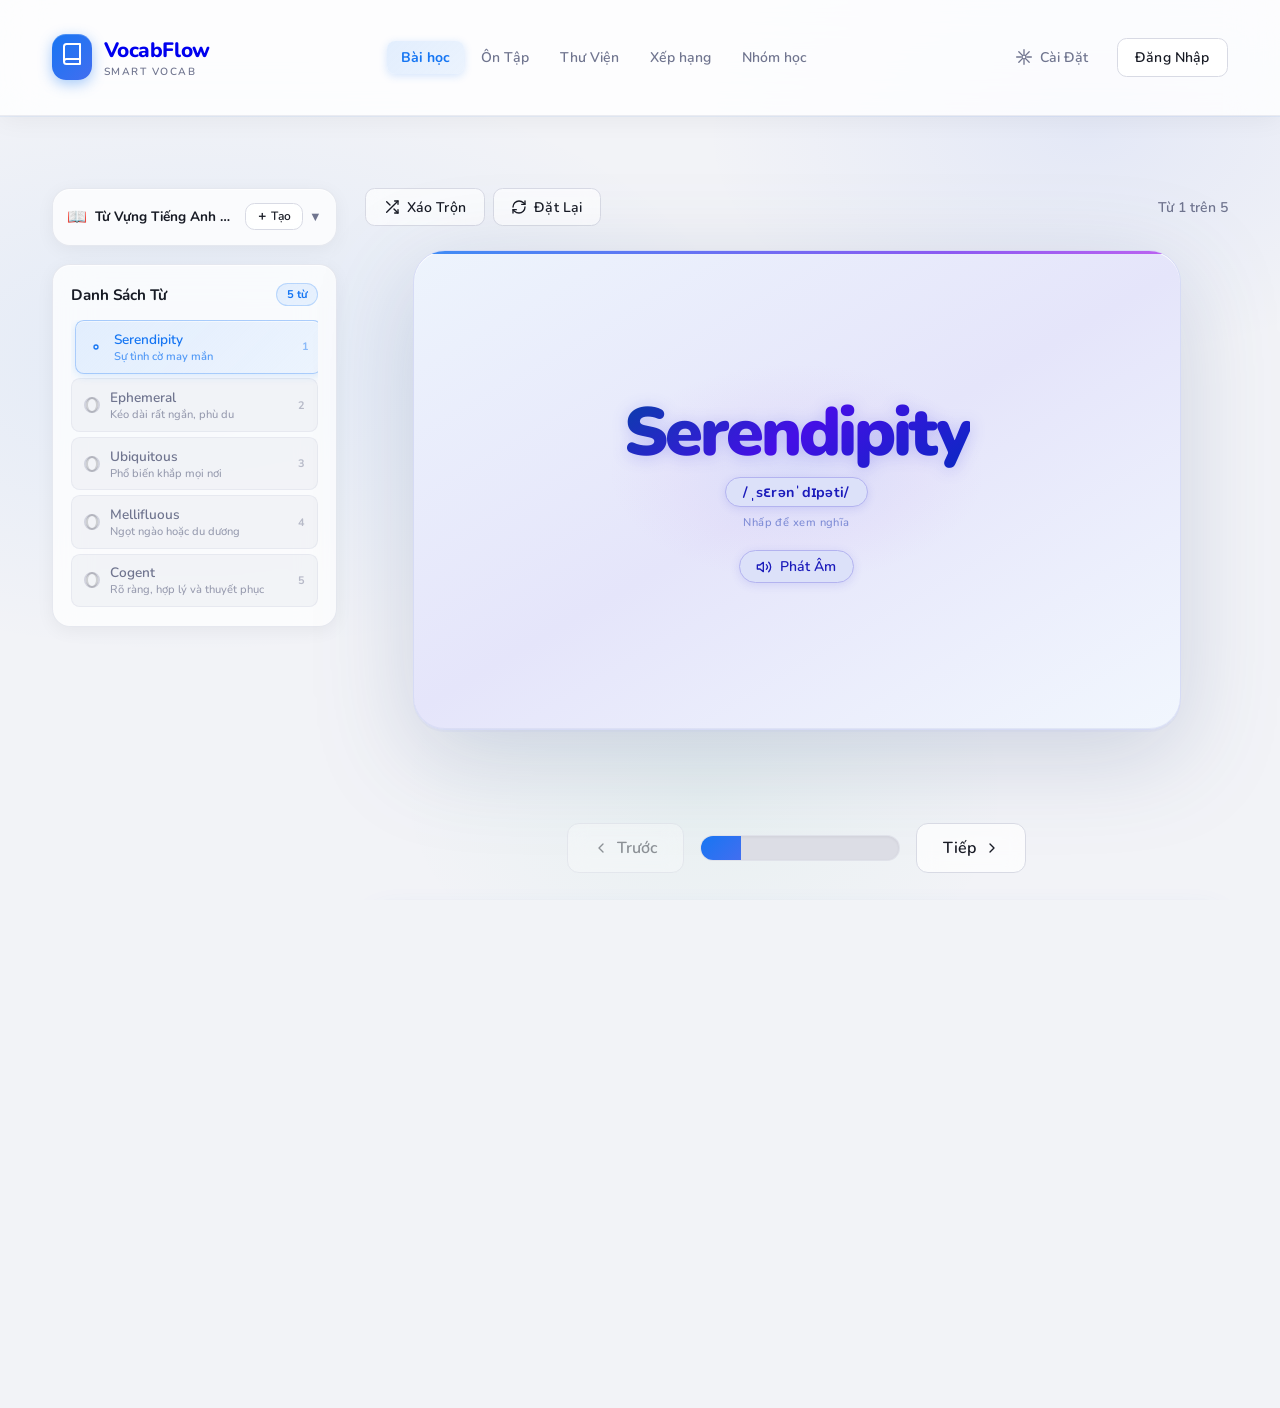
==== commit 414957ec: "fix: mobile nav group, responsive UI, voice persist" ====
--- a/vocabflow-fullstack-main/frontend/index.html
+++ b/vocabflow-fullstack-main/frontend/index.html
@@ -1336,24 +1336,7 @@
                   <p>Xem từ tiếng Anh, chọn nghĩa tiếng Việt đúng.</p>
                   <button class="btn btn-primary btn-full" id="start-en-vi-btn">Bắt Đầu</button>
                 </div>
-                <!-- SRS MODE CARD -->
-                <div class="mode-card mode-card-srs" id="mode-srs">
-                  <div class="mode-icon mode-icon-srs">
-                    <svg class="icon" viewBox="0 0 24 24" fill="none" stroke="currentColor" stroke-width="2" stroke-linecap="round" stroke-linejoin="round">
-                      <path d="M21 12a9 9 0 1 1-6.219-8.56"/><polyline points="21 3 21 9 15 9"/>
-                    </svg>
-                  </div>
-                  <h4>Ôn Lặp Lại Ngắt Quãng</h4>
-                  <p>Hệ thống nhắc ôn đúng lúc — không bao giờ quên từ đã học.</p>
-                  <div class="srs-stats-preview">
-                    <span id="srs-due-count-badge">0 từ đến hạn</span>
-                    <span id="srs-today-count-badge">0 từ hôm nay</span>
-                  </div>
-                  <div style="display:flex;gap:8px;margin-top:auto">
-                    <button class="btn btn-primary" style="flex:1" id="start-srs-due-btn">Ôn Đến Hạn</button>
-                    <button class="btn btn-outline" style="flex:1" id="start-srs-today-btn">Từ Hôm Nay</button>
-                  </div>
-                </div>
+                
 
                 <!-- PRONUNCIATION MODE CARD -->
                 <div class="mode-card mode-card-pronun" id="mode-pronun">
@@ -2755,76 +2738,7 @@
       </button>
 
       <!-- ====== SRS GAME CONTAINER ====== -->
-      <div class="srs-overlay hidden" id="srs-overlay">
-        <div class="srs-game-modal">
-          <!-- SRS Header -->
-          <div class="srs-header">
-            <div class="srs-header-info">
-              <span class="srs-label" id="srs-mode-label">Ôn Lặp Lại Ngắt Quãng</span>
-              <div class="srs-progress-row">
-                <span id="srs-current-num">1</span><span style="opacity:.5">/</span><span id="srs-total-num">10</span>
-                <div class="srs-progress-bar-wrap"><div class="srs-progress-bar-fill" id="srs-progress-fill"></div></div>
-              </div>
-            </div>
-            <button class="srs-close-btn" id="srs-close-btn" title="Thoát">✕</button>
-          </div>
-
-          <!-- SRS Card Area -->
-          <div class="srs-card-area" id="srs-card-area">
-            <div class="srs-card" id="srs-card">
-              <div class="srs-card-front" id="srs-card-front">
-                <p class="srs-card-label">Nghĩa của từ</p>
-                <h2 class="srs-meaning" id="srs-meaning-display"></h2>
-                <p class="srs-example-hint" id="srs-example-hint"></p>
-                <button class="srs-flip-btn" id="srs-show-btn">
-                  <i class="fa-solid fa-eye"></i> Xem từ
-                </button>
-              </div>
-              <div class="srs-card-back hidden" id="srs-card-back">
-                <p class="srs-card-label" style="color:hsl(0 0% 100%/0.6)">Từ vựng</p>
-                <h2 class="srs-word-display" id="srs-word-display"></h2>
-                <p class="srs-ipa-display" id="srs-ipa-display"></p>
-                <p class="srs-example-en" id="srs-example-back"></p>
-                <div class="srs-rating-row">
-                  <button class="srs-rating-btn srs-again" id="srs-btn-again">
-                    <span class="srs-rating-icon">😰</span>
-                    <span class="srs-rating-label">Quên rồi</span>
-                    <span class="srs-rating-interval">+1 ngày</span>
-                  </button>
-                  <button class="srs-rating-btn srs-hard" id="srs-btn-hard">
-                    <span class="srs-rating-icon">😬</span>
-                    <span class="srs-rating-label">Khó</span>
-                    <span class="srs-rating-interval" id="srs-int-hard">+2 ngày</span>
-                  </button>
-                  <button class="srs-rating-btn srs-good" id="srs-btn-good">
-                    <span class="srs-rating-icon">😊</span>
-                    <span class="srs-rating-label">Nhớ được</span>
-                    <span class="srs-rating-interval" id="srs-int-good">+4 ngày</span>
-                  </button>
-                  <button class="srs-rating-btn srs-easy" id="srs-btn-easy">
-                    <span class="srs-rating-icon">🎉</span>
-                    <span class="srs-rating-label">Dễ</span>
-                    <span class="srs-rating-interval" id="srs-int-easy">+7 ngày</span>
-                  </button>
-                </div>
-              </div>
-            </div>
-          </div>
-
-          <!-- SRS Result -->
-          <div class="srs-result hidden" id="srs-result">
-            <div class="srs-result-emoji">🧠</div>
-            <h3>Hoàn Thành Phiên Ôn Tập!</h3>
-            <div class="srs-result-stats">
-              <div class="srs-result-item"><span id="srs-res-again">0</span><small>Quên</small></div>
-              <div class="srs-result-item good"><span id="srs-res-good">0</span><small>Nhớ được</small></div>
-              <div class="srs-result-item easy"><span id="srs-res-easy">0</span><small>Dễ</small></div>
-            </div>
-            <p class="srs-result-msg" id="srs-result-msg"></p>
-            <button class="btn btn-primary" id="srs-finish-btn" style="margin-top:1.5rem;width:100%">Xong</button>
-          </div>
-        </div>
-      </div>
+      
     </main>
 
     <!-- FOOTER — Premium Dark Blue -->
@@ -3353,12 +3267,8 @@
       srsIdx = 0;
       srsStats = { again: 0, good: 0, easy: 0 };
 
-      const label = document.getElementById('srs-mode-label');
       if (label) label.textContent = mode === 'due' ? '⏰ Ôn Lặp Lại Ngắt Quãng' : '📅 Từ Học Hôm Nay';
 
-      document.getElementById('srs-overlay').classList.remove('hidden');
-      document.getElementById('srs-result').classList.add('hidden');
-      document.getElementById('srs-card-area').classList.remove('hidden');
       srsShowCard();
     }
 
@@ -3412,14 +3322,11 @@
     }
 
     function srsShowResult() {
-      document.getElementById('srs-card-area').classList.add('hidden');
-      document.getElementById('srs-result').classList.remove('hidden');
       document.getElementById('srs-res-again').textContent = srsStats.again;
       document.getElementById('srs-res-good').textContent = srsStats.good;
       document.getElementById('srs-res-easy').textContent = srsStats.easy;
       const total = srsQueue.length;
       const pct = total > 0 ? Math.round(((srsStats.good + srsStats.easy) / total) * 100) : 0;
-      document.getElementById('srs-result-msg').textContent =
         pct >= 80 ? '🔥 Tuyệt vời! Bộ nhớ của bạn rất tốt hôm nay.' :
         pct >= 50 ? '💪 Tiến bộ tốt! Tiếp tục ôn tập nhé.' :
         '🌱 Đừng nản lòng — lặp lại nhiều hơn sẽ nhớ thôi!';
@@ -3439,11 +3346,9 @@
     document.getElementById('srs-btn-good')?.addEventListener('click',  () => srsRate(2));
     document.getElementById('srs-btn-easy')?.addEventListener('click',  () => srsRate(3));
     document.getElementById('srs-close-btn')?.addEventListener('click', () => {
-      document.getElementById('srs-overlay').classList.add('hidden');
       updateSrsBadges();
     });
     document.getElementById('srs-finish-btn')?.addEventListener('click', () => {
-      document.getElementById('srs-overlay').classList.add('hidden');
       updateSrsBadges();
     });
 
@@ -3620,12 +3525,19 @@
       el('pg-listen-btn')?.addEventListener('click', function() {
         const word = el('pg-word').textContent;
         if (!word || word.includes('🎉')) return;
-        const utter = new SpeechSynthesisUtterance(word);
-        utter.lang = 'en-US'; utter.rate = 0.85;
-        speechSynthesis.cancel();
-        speechSynthesis.speak(utter);
-        this.classList.add('playing');
-        utter.onend = () => this.classList.remove('playing');
+        const btn = this;
+        const voiceId = (window.currentUser && window.currentUser.preferred_voice)
+          ? window.currentUser.preferred_voice : 'en-US-AriaNeural';
+        const apiBase = window.BACKEND_API_URL || 'https://backend-late-bird-6083.fly.dev/api';
+        const audio = new Audio(`${apiBase}/audio?text=${encodeURIComponent(word)}&voice=${encodeURIComponent(voiceId)}`);
+        btn.classList.add('playing');
+        audio.play().catch(() => {
+          // fallback to speechSynthesis
+          const utter = new SpeechSynthesisUtterance(word);
+          utter.lang = 'en-US'; utter.rate = 0.85;
+          speechSynthesis.cancel(); speechSynthesis.speak(utter);
+        });
+        audio.onended = () => btn.classList.remove('playing');
       });
 
       // ── Ghi âm ───────────────────────────────────────────
@@ -3754,10 +3666,15 @@
       $('pg-listen-btn')?.addEventListener('click', () => {
         const word = pgWords[pgIndex]?.word;
         if (!word) return;
-        const utter = new SpeechSynthesisUtterance(word);
-        utter.lang = 'en-US'; utter.rate = 0.85;
-        speechSynthesis.cancel();
-        speechSynthesis.speak(utter);
+        const voiceId = (window.currentUser && window.currentUser.preferred_voice)
+          ? window.currentUser.preferred_voice : 'en-US-AriaNeural';
+        const apiBase = window.BACKEND_API_URL || 'https://backend-late-bird-6083.fly.dev/api';
+        const audio = new Audio(`${apiBase}/audio?text=${encodeURIComponent(word)}&voice=${encodeURIComponent(voiceId)}`);
+        audio.play().catch(() => {
+          const utter = new SpeechSynthesisUtterance(word);
+          utter.lang = 'en-US'; utter.rate = 0.85;
+          speechSynthesis.cancel(); speechSynthesis.speak(utter);
+        });
       });
 
       // ── Bắt đầu ghi âm ─────────────────────────────────────
--- a/vocabflow-fullstack-main/frontend/style.css
+++ b/vocabflow-fullstack-main/frontend/style.css
@@ -3569,13 +3569,13 @@
     display: flex;
     flex-direction: column;
     align-items: center;
-    gap: 0.22rem;
+    gap: 0.15rem;
     color: hsl(var(--muted-foreground));
-    font-size: 0.58rem;
+    font-size: 0.52rem;
     font-weight: 600;
     text-decoration: none;
-    padding: 0.5rem 0.65rem 0.3rem;
-    border-radius: 0.75rem;
+    padding: 0.4rem 0.2rem 0.25rem;
+    border-radius: 0.6rem;
     transition: color 0.18s, background 0.18s;
     cursor: pointer;
     background: none;
@@ -3583,10 +3583,13 @@
     font-family: inherit;
     position: relative;
     flex: 1;
-    max-width: 72px;
+    min-width: 0;
+    max-width: 60px;
+    overflow: hidden;
   }
   .mobile-nav-item svg {
-    width: 22px; height: 22px;
+    width: 20px; height: 20px;
+    flex-shrink: 0;
     transition: transform 0.18s;
     stroke-width: 1.8;
   }
@@ -4141,4 +4144,279 @@
 /* ── Scrollbar thin ── */
 ::-webkit-scrollbar { width: 5px; height: 5px; }
 ::-webkit-scrollbar-track { background: transparent; }
-::-webkit-scrollbar-thumb { background: hsl(var(--border)); border-radius: 99px; }+::-webkit-scrollbar-thumb { background: hsl(var(--border)); border-radius: 99px; }
+
+/* ==========================================================================
+   MOBILE SMART UI v3 — Complete overhaul
+   ========================================================================== */
+
+@media (max-width: 480px) {
+
+  /* ── Dashboard: stack sidebar + learning vertically ── */
+  .main-grid {
+    grid-template-columns: 1fr !important;
+    gap: 0.5rem !important;
+    margin-top: 0.4rem !important;
+  }
+
+  /* ── Sidebar: compact horizontal layout ── */
+  .sidebar {
+    display: grid !important;
+    grid-template-columns: 1fr 1fr !important;
+    gap: 0.4rem !important;
+    overflow: visible !important;
+  }
+
+  /* Deck selector: full width span */
+  .my-decks-card {
+    grid-column: 1 / -1 !important;
+    min-width: unset !important;
+    padding: 0.6rem 0.85rem !important;
+    border-radius: 0.875rem !important;
+  }
+
+  /* Word list: full width, collapsible */
+  .word-list-card {
+    grid-column: 1 / -1 !important;
+    min-width: unset !important;
+    border-radius: 0.875rem !important;
+    max-height: 180px !important;
+    overflow-y: auto !important;
+  }
+  .word-list-header {
+    position: sticky !important;
+    top: 0 !important;
+    background: hsl(var(--card)) !important;
+    z-index: 1 !important;
+    padding: 0.5rem 0.75rem !important;
+    border-radius: 0.875rem 0.875rem 0 0 !important;
+  }
+  .word-list-header h3 { font-size: 0.82rem !important; }
+
+  /* ── Flashcard: full width, optimized height ── */
+  .flashcard-container { margin: 0 !important; }
+  .flip-card {
+    width: 100% !important;
+    min-height: 185px !important;
+    border-radius: 1.1rem !important;
+  }
+  .flash-card {
+    border-radius: 1.1rem !important;
+    padding: 1.1rem 0.9rem 0.9rem !important;
+    min-height: 185px !important;
+  }
+  .flash-word {
+    font-size: clamp(1.6rem, 8.5vw, 2.4rem) !important;
+    line-height: 1.15 !important;
+    word-break: break-word !important;
+  }
+  .flash-ipa { font-size: 0.85rem !important; opacity: 0.7; }
+  .flash-meaning { font-size: 0.85rem !important; line-height: 1.45 !important; }
+  .example-text { font-size: 0.75rem !important; line-height: 1.45 !important; }
+
+  /* ── Controls bar: compact ── */
+  .controls {
+    padding: 0.3rem 0 !important;
+    gap: 0.3rem !important;
+  }
+  .control-buttons { gap: 0.3rem !important; }
+  .control-buttons .btn {
+    padding: 0.35rem 0.6rem !important;
+    font-size: 0.72rem !important;
+    gap: 0.2rem !important;
+    border-radius: 0.6rem !important;
+  }
+  .word-indicator { font-size: 0.72rem !important; }
+
+  /* ── Action buttons ── */
+  .action-buttons {
+    gap: 0.5rem !important;
+    padding: 0.4rem 0 !important;
+  }
+  #learned-btn, #review-btn, #flip-back-btn {
+    padding: 0.55rem 1rem !important;
+    font-size: 0.82rem !important;
+    border-radius: 1.5rem !important;
+    flex: 1 !important;
+    max-width: 130px !important;
+    font-weight: 700 !important;
+  }
+  #flip-back-btn { max-width: 90px !important; }
+
+  /* ── Nav controls ── */
+  .navigation-controls {
+    gap: 0.4rem !important;
+    justify-content: center !important;
+  }
+  .navigation-controls .btn {
+    padding: 0.45rem 0.8rem !important;
+    font-size: 0.78rem !important;
+    min-height: 38px !important;
+    border-radius: 0.7rem !important;
+    font-weight: 700 !important;
+  }
+
+  /* ── Progress dots ── */
+  .progress-dots { max-height: 32px !important; overflow: hidden !important; }
+  .progress-dot { width: 5px !important; height: 5px !important; }
+
+  /* ── Deck selector label ── */
+  #active-deck-label {
+    font-size: 0.85rem !important;
+    font-weight: 700 !important;
+    max-width: 150px !important;
+  }
+
+  /* ── Modal as bottom sheet ── */
+  .modal-overlay { align-items: flex-end !important; }
+  .modal {
+    width: 100vw !important;
+    max-width: 100vw !important;
+    margin: 0 !important;
+    border-radius: 1.25rem 1.25rem 0 0 !important;
+    position: fixed !important;
+    bottom: 0 !important;
+    top: auto !important;
+    max-height: 90vh !important;
+    overflow-y: auto !important;
+  }
+  .modal-header {
+    padding: 0.65rem 1rem 0.5rem !important;
+    position: sticky !important; top: 0 !important;
+    background: hsl(var(--card)) !important; z-index: 2 !important;
+    border-radius: 1.25rem 1.25rem 0 0 !important;
+  }
+  .modal-header::before {
+    content: '' !important;
+    display: block !important;
+    width: 32px !important; height: 3px !important;
+    background: hsl(var(--border)) !important;
+    border-radius: 2px !important;
+    margin: 0 auto 0.5rem !important;
+  }
+  .modal-body { padding: 0.6rem 0.9rem 1.25rem !important; }
+
+  /* ── Word input in modal ── */
+  .word-input-group {
+    padding: 0.65rem !important;
+    border-radius: 0.75rem !important;
+    gap: 0.35rem !important;
+  }
+  .word-input-field input {
+    padding: 0.45rem 0.65rem !important;
+    font-size: 0.82rem !important;
+    border-radius: 0.55rem !important;
+  }
+  .word-input-field label { font-size: 0.75rem !important; }
+
+  /* ── Login modal ── */
+  .register-modal .modal-body,
+  .login-modal .modal-body,
+  #register-modal .modal-body,
+  #login-modal .modal-body {
+    padding: 1rem !important;
+  }
+  .form-group { margin-bottom: 0.875rem !important; }
+  .form-control, input[type="email"], input[type="password"], input[type="text"] {
+    padding: 0.6rem 0.875rem !important;
+    font-size: 0.9rem !important;
+    border-radius: 0.7rem !important;
+  }
+  .btn-primary.btn-full {
+    padding: 0.7rem !important;
+    font-size: 0.9rem !important;
+    border-radius: 0.75rem !important;
+    font-weight: 800 !important;
+  }
+
+  /* ── Settings ── */
+  .settings-section {
+    padding: 0.875rem !important;
+    border-radius: 0.875rem !important;
+    margin-bottom: 0.65rem !important;
+  }
+  .settings-section h3 { font-size: 0.9rem !important; margin-bottom: 0.7rem !important; }
+  .form-label { font-size: 0.8rem !important; }
+  select, .select-control {
+    padding: 0.55rem 0.75rem !important;
+    font-size: 0.85rem !important;
+    border-radius: 0.65rem !important;
+  }
+
+  /* ── Review setup ── */
+  .review-setup-card { padding: 0.875rem !important; border-radius: 0.875rem !important; }
+  .mode-selection-grid { grid-template-columns: 1fr 1fr !important; gap: 0.5rem !important; }
+  .mode-card { padding: 0.75rem 0.5rem !important; }
+  .mode-card h4 { font-size: 0.8rem !important; }
+  .mode-card p { display: none !important; }
+  .mode-card .btn { padding: 0.4rem !important; font-size: 0.75rem !important; }
+
+  /* ── Review game ── */
+  #question-text { font-size: 0.95rem !important; line-height: 1.4 !important; }
+  #quiz-options-container {
+    display: grid !important;
+    grid-template-columns: 1fr 1fr !important;
+    gap: 0.4rem !important;
+  }
+  .btn-option {
+    padding: 0.6rem 0.5rem !important;
+    font-size: 0.8rem !important;
+    border-radius: 0.7rem !important;
+    min-height: 48px !important;
+    text-align: center !important;
+    line-height: 1.3 !important;
+  }
+
+  /* ── FAB: nhỏ gọn ── */
+  .fab-chat {
+    width: 46px !important; height: 46px !important;
+    bottom: calc(68px + env(safe-area-inset-bottom)) !important;
+    right: 0.8rem !important;
+    padding: 10px !important;
+  }
+
+  /* ── Stats ── */
+  .stats-grid { grid-template-columns: 1fr 1fr !important; gap: 0.5rem !important; }
+  .stat-card { padding: 0.75rem !important; border-radius: 0.75rem !important; }
+
+  /* ── Library ── */
+  #library-grid { grid-template-columns: 1fr !important; gap: 0.65rem !important; }
+
+  /* ── Group view ── */
+  .group-layout {
+    grid-template-columns: 1fr !important;
+    gap: 0.5rem !important;
+  }
+  .group-sidebar {
+    border-right: none !important;
+    border-bottom: 1px solid hsl(var(--border) / 0.4) !important;
+    padding-bottom: 0.5rem !important;
+  }
+
+  /* ── Notification ── */
+  .notif-panel {
+    position: fixed !important;
+    top: 52px !important;
+    left: 0.5rem !important;
+    right: 0.5rem !important;
+    width: auto !important;
+  }
+
+  /* ── Page title ── */
+  .page-title { font-size: 1.2rem !important; }
+  .page-subtitle { font-size: 0.78rem !important; }
+}
+
+/* ── 320px ── */
+@media (max-width: 360px) {
+  .mobile-nav-item { font-size: 0.46rem !important; padding: 0.35rem 0.1rem 0.2rem !important; }
+  .mobile-nav-item svg { width: 18px !important; height: 18px !important; }
+  .flash-word { font-size: clamp(1.4rem, 7vw, 2rem) !important; }
+}
+
+/* ── Tablet 768px ── */
+@media (min-width: 481px) and (max-width: 768px) {
+  .main-grid { grid-template-columns: 220px 1fr !important; gap: 0.875rem !important; }
+  .flash-word { font-size: clamp(2rem, 6vw, 3rem) !important; }
+  .mode-selection-grid { grid-template-columns: repeat(3, 1fr) !important; }
+}
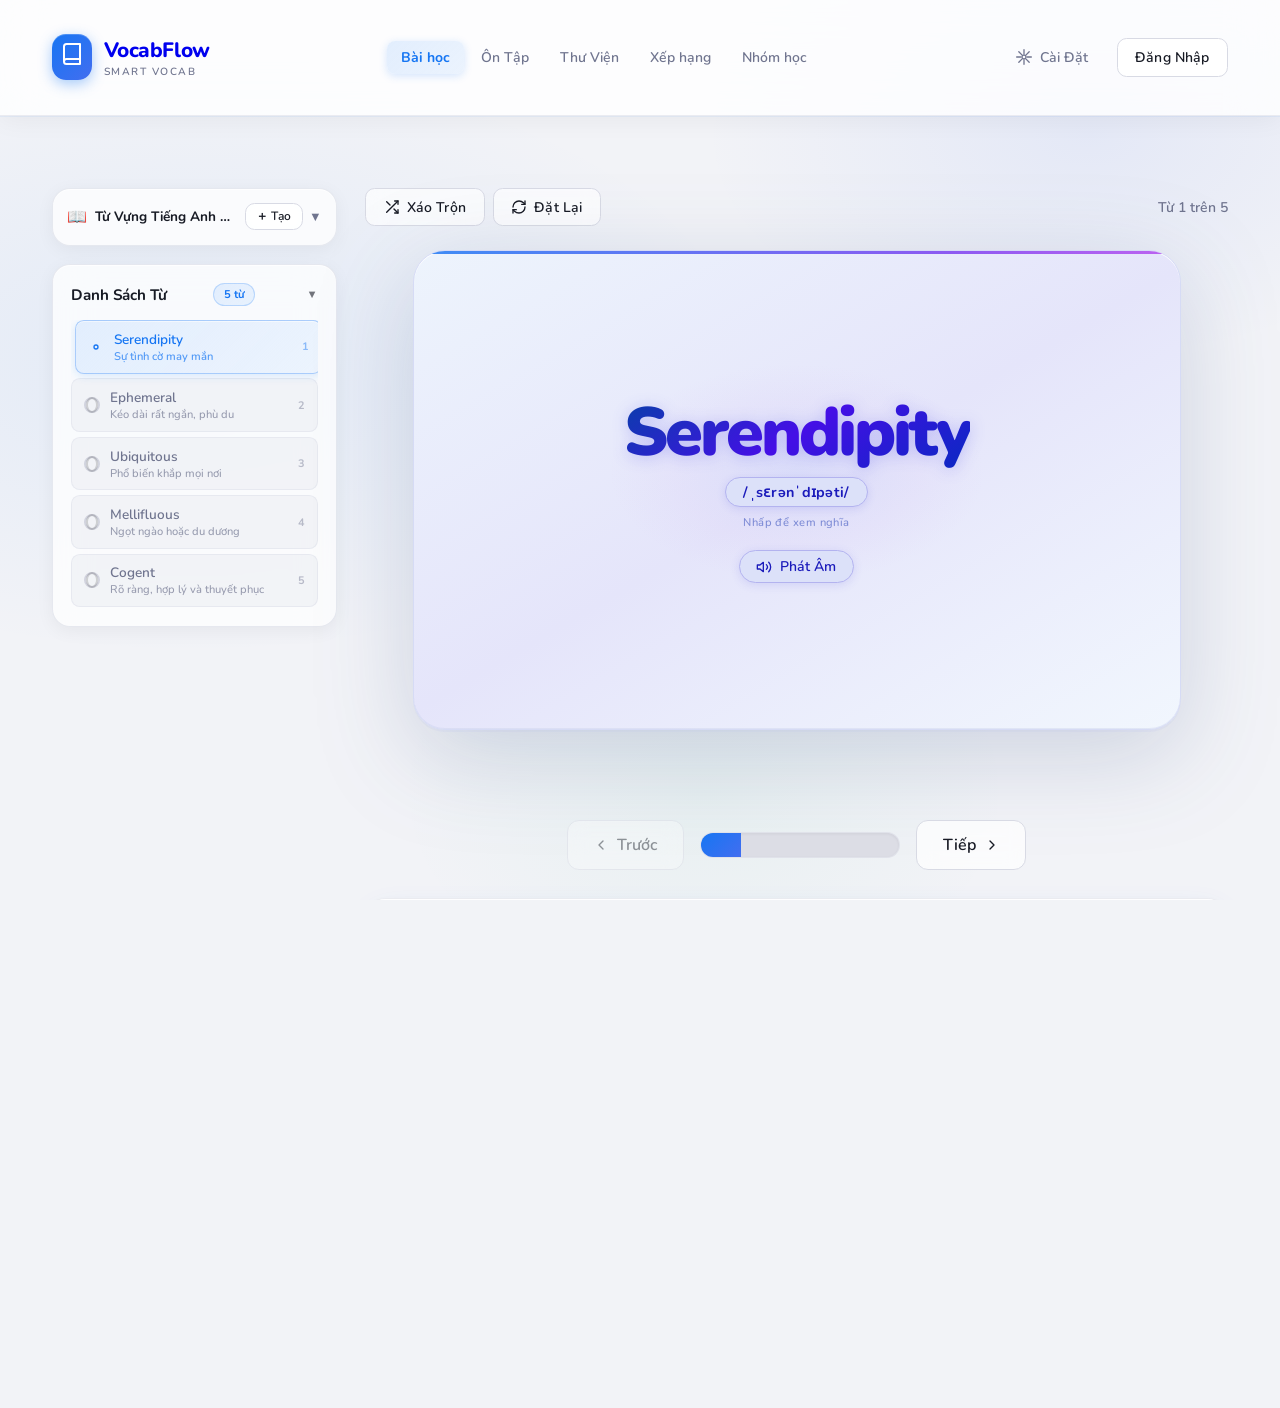
==== commit fec18884: "fix: group sidebar mobile, dashboard layout, word list toggle" ====
--- a/vocabflow-fullstack-main/frontend/index.html
+++ b/vocabflow-fullstack-main/frontend/index.html
@@ -666,8 +666,25 @@
         gap: 0;
       }
 
-      /* Sidebar ẩn đi — thay bằng floating button + drawer */
-      .group-sidebar { display: none; }
+      /* Sidebar: hiện dạng compact trên mobile */
+      .group-layout {
+        display: flex !important;
+        flex-direction: column !important;
+        gap: 0 !important;
+      }
+      .group-sidebar {
+        display: block !important;
+        border-right: none !important;
+        border-bottom: 1px solid hsl(var(--border) / 0.4) !important;
+        padding: 0.75rem !important;
+        background: hsl(var(--card)) !important;
+        border-radius: 0.875rem !important;
+        margin-bottom: 0.5rem !important;
+      }
+      .group-sidebar-header {
+        padding: 0 0 0.5rem !important;
+        margin-bottom: 0.5rem !important;
+      }
 
       /* Main panel full width */
       .group-main { gap: 0.75rem; }
--- a/vocabflow-fullstack-main/frontend/style.css
+++ b/vocabflow-fullstack-main/frontend/style.css
@@ -3555,28 +3555,29 @@
     display: flex;
     position: fixed;
     bottom: 0; left: 0; right: 0;
-    background: hsl(var(--card) / 0.96);
+    background: hsl(var(--card) / 0.97);
     backdrop-filter: blur(24px);
     -webkit-backdrop-filter: blur(24px);
     border-top: 1px solid hsl(var(--border) / 0.5);
     z-index: 60;
-    padding: 0.3rem 0.5rem calc(0.3rem + env(safe-area-inset-bottom));
-    justify-content: space-around;
-    align-items: flex-end;
-    gap: 0.15rem;
+    padding: 0.25rem 0 calc(0.25rem + env(safe-area-inset-bottom));
+    justify-content: stretch;
+    align-items: stretch;
+    gap: 0;
   }
   .mobile-nav-item {
     display: flex;
     flex-direction: column;
     align-items: center;
-    gap: 0.15rem;
+    justify-content: center;
+    gap: 0.12rem;
     color: hsl(var(--muted-foreground));
-    font-size: 0.52rem;
+    font-size: 0.5rem;
     font-weight: 600;
     text-decoration: none;
-    padding: 0.4rem 0.2rem 0.25rem;
-    border-radius: 0.6rem;
-    transition: color 0.18s, background 0.18s;
+    padding: 0.4rem 0 0.25rem;
+    border-radius: 0;
+    transition: color 0.15s, background 0.15s;
     cursor: pointer;
     background: none;
     border: none;
@@ -3584,14 +3585,14 @@
     position: relative;
     flex: 1;
     min-width: 0;
-    max-width: 60px;
     overflow: hidden;
+    white-space: nowrap;
   }
   .mobile-nav-item svg {
-    width: 20px; height: 20px;
+    width: 19px; height: 19px;
     flex-shrink: 0;
-    transition: transform 0.18s;
-    stroke-width: 1.8;
+    transition: transform 0.15s;
+    stroke-width: 1.7;
   }
   .mobile-nav-item.active {
     color: hsl(var(--primary));
@@ -4419,4 +4420,239 @@
   .main-grid { grid-template-columns: 220px 1fr !important; gap: 0.875rem !important; }
   .flash-word { font-size: clamp(2rem, 6vw, 3rem) !important; }
   .mode-selection-grid { grid-template-columns: repeat(3, 1fr) !important; }
+}
+
+
+/* ==========================================================================
+   DASHBOARD MOBILE — Smart Layout
+   ========================================================================== */
+@media (max-width: 480px) {
+
+  /* ── Main grid: sidebar trên, flashcard dưới ── */
+  .main-grid {
+    grid-template-columns: 1fr !important;
+    gap: 0.5rem !important;
+    margin-top: 0.4rem !important;
+  }
+
+  /* ── Sidebar: compact row ── */
+  .sidebar {
+    display: flex !important;
+    flex-direction: column !important;
+    gap: 0.4rem !important;
+    overflow: visible !important;
+  }
+
+  /* Deck selector card */
+  .my-decks-card {
+    width: 100% !important;
+    min-width: unset !important;
+    padding: 0.6rem 0.85rem !important;
+    border-radius: 0.875rem !important;
+    flex-shrink: unset !important;
+  }
+
+  /* Deck selector header */
+  #active-deck-label {
+    font-size: 0.88rem !important;
+    font-weight: 700 !important;
+    max-width: calc(100vw - 140px) !important;
+    overflow: hidden !important;
+    text-overflow: ellipsis !important;
+    white-space: nowrap !important;
+  }
+
+  /* Deck dropdown */
+  #deck-dropdown-panel {
+    max-height: 50vh !important;
+    overflow-y: auto !important;
+  }
+  .deck-list { max-height: 160px !important; }
+
+  /* Word list card: collapsible, compact */
+  .word-list-card {
+    width: 100% !important;
+    min-width: unset !important;
+    flex-shrink: unset !important;
+    border-radius: 0.875rem !important;
+    max-height: 160px !important;
+    overflow-y: auto !important;
+  }
+  .word-list-header {
+    padding: 0.45rem 0.75rem !important;
+    position: sticky !important;
+    top: 0 !important;
+    background: hsl(var(--card)) !important;
+    z-index: 1 !important;
+    display: flex !important;
+    align-items: center !important;
+    justify-content: space-between !important;
+  }
+  .word-list-header h3 { font-size: 0.8rem !important; font-weight: 700 !important; }
+  #word-list-badge { font-size: 0.68rem !important; }
+  .word-item { padding: 0.45rem 0.75rem !important; }
+  .word-title { font-size: 0.82rem !important; }
+  .word-meaning { font-size: 0.72rem !important; }
+
+  /* ── Learning area ── */
+  .learning-area { gap: 0.5rem !important; }
+  .learning-content { gap: 0.45rem !important; }
+
+  /* Controls */
+  .controls {
+    padding: 0.25rem 0 !important;
+    gap: 0.35rem !important;
+    flex-wrap: nowrap !important;
+  }
+  .control-buttons {
+    gap: 0.3rem !important;
+    flex-shrink: 0 !important;
+  }
+  .control-buttons .btn {
+    padding: 0.35rem 0.55rem !important;
+    font-size: 0.7rem !important;
+    gap: 0.2rem !important;
+    border-radius: 0.55rem !important;
+    white-space: nowrap !important;
+  }
+  .control-buttons .btn .icon-sm { display: none !important; }
+  .word-indicator {
+    font-size: 0.72rem !important;
+    white-space: nowrap !important;
+    margin-left: auto !important;
+  }
+
+  /* Flashcard */
+  .flashcard-container { margin: 0 !important; }
+  .flip-card {
+    width: 100% !important;
+    min-height: 180px !important;
+    border-radius: 1rem !important;
+  }
+  .flash-card {
+    border-radius: 1rem !important;
+    padding: 1rem 0.9rem 0.85rem !important;
+    min-height: 180px !important;
+    gap: 0.3rem !important;
+  }
+  .flash-word {
+    font-size: clamp(1.5rem, 8vw, 2.2rem) !important;
+    line-height: 1.15 !important;
+    word-break: break-word !important;
+    margin-bottom: 0.15rem !important;
+  }
+  .flash-ipa {
+    font-size: 0.82rem !important;
+    opacity: 0.7 !important;
+  }
+  .flash-meaning {
+    font-size: 0.83rem !important;
+    line-height: 1.4 !important;
+  }
+  .example-box { margin-top: 0.35rem !important; }
+  .example-text { font-size: 0.72rem !important; line-height: 1.4 !important; }
+
+  /* Action buttons */
+  .action-buttons {
+    display: flex !important;
+    gap: 0.5rem !important;
+    justify-content: center !important;
+    padding: 0.3rem 0 !important;
+  }
+  #learned-btn, #review-btn, #flip-back-btn {
+    padding: 0.55rem 0.9rem !important;
+    font-size: 0.8rem !important;
+    border-radius: 1.5rem !important;
+    flex: 1 !important;
+    max-width: 120px !important;
+    font-weight: 700 !important;
+    min-height: 38px !important;
+  }
+  #flip-back-btn { max-width: 85px !important; }
+
+  /* Nav controls */
+  .navigation-controls {
+    gap: 0.35rem !important;
+    justify-content: center !important;
+  }
+  .navigation-controls .btn {
+    padding: 0.42rem 0.75rem !important;
+    font-size: 0.76rem !important;
+    min-height: 36px !important;
+    font-weight: 700 !important;
+    border-radius: 0.65rem !important;
+  }
+
+  /* Progress dots */
+  .progress-dots {
+    max-height: 28px !important;
+    overflow: hidden !important;
+    gap: 2px !important;
+  }
+  .progress-dot { width: 5px !important; height: 5px !important; }
+
+  /* FAB */
+  .fab-chat {
+    width: 44px !important;
+    height: 44px !important;
+    bottom: calc(64px + env(safe-area-inset-bottom)) !important;
+    right: 0.75rem !important;
+    padding: 9px !important;
+  }
+
+  /* Main padding */
+  .main { padding-bottom: calc(64px + env(safe-area-inset-bottom)) !important; }
+  .container { padding-left: 0.65rem !important; padding-right: 0.65rem !important; }
+}
+
+
+/* ==========================================================================
+   DASHBOARD MOBILE FIX — Word list ẩn mặc định
+   ========================================================================== */
+@media (max-width: 480px) {
+
+  /* Word list: ẩn mặc định, chỉ hiện nút toggle */
+  .word-list-card {
+    max-height: 42px !important;
+    overflow: hidden !important;
+    transition: max-height 0.3s ease !important;
+  }
+  .word-list-card.wl-expanded {
+    max-height: 220px !important;
+  }
+  .word-list-header {
+    cursor: pointer !important;
+    user-select: none !important;
+    padding: 0.55rem 0.85rem !important;
+    display: flex !important;
+    align-items: center !important;
+    justify-content: space-between !important;
+    position: sticky !important;
+    top: 0 !important;
+    background: hsl(var(--card)) !important;
+    z-index: 1 !important;
+    border-radius: 0.875rem !important;
+  }
+  .word-list-header h3 {
+    font-size: 0.82rem !important;
+    font-weight: 700 !important;
+  }
+  #word-list-badge {
+    font-size: 0.68rem !important;
+    margin-right: 0.3rem !important;
+  }
+
+  /* Flashcard luôn hiện đầu tiên */
+  .learning-area {
+    order: -1 !important;
+  }
+
+  /* Main grid: flashcard trước, sidebar sau */
+  .main-grid {
+    display: flex !important;
+    flex-direction: column !important;
+    gap: 0.45rem !important;
+  }
+  .sidebar { order: 2 !important; }
+  .learning-area { order: 1 !important; }
 }
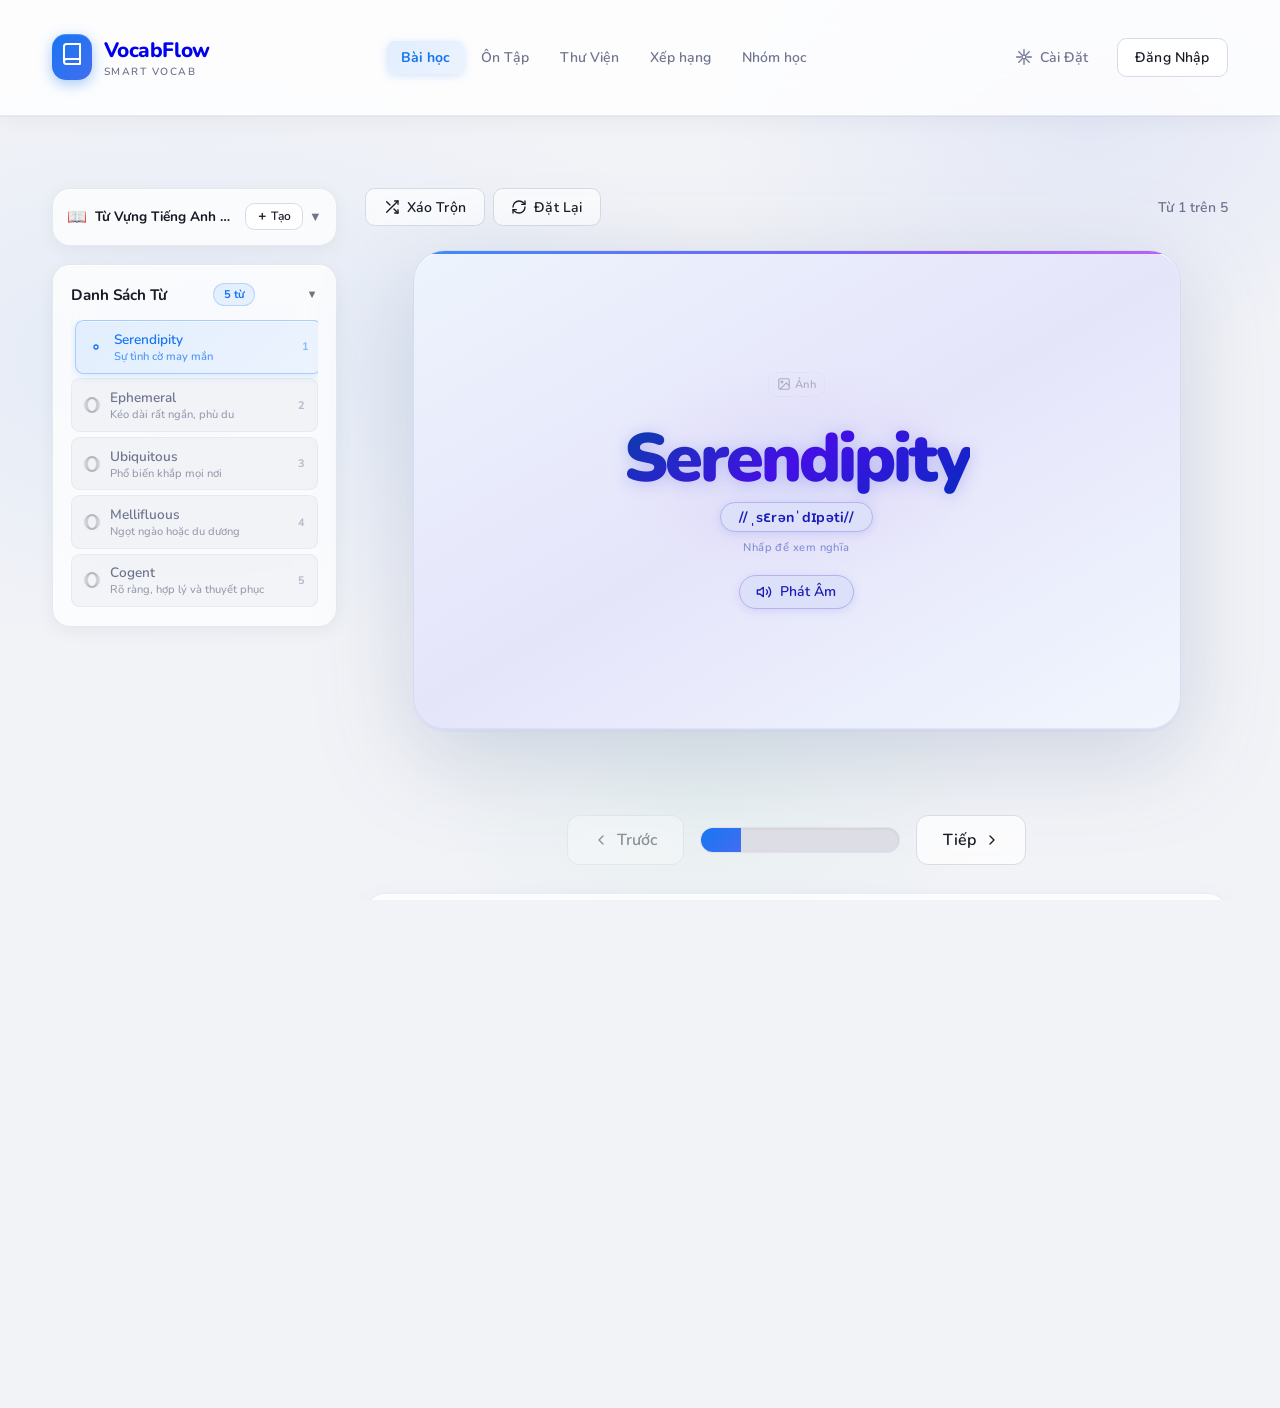
==== commit 77b36701: "feat: AI word type detect, image btn, fix duplicate pronun module" ====
--- a/vocabflow-fullstack-main/frontend/index.html
+++ b/vocabflow-fullstack-main/frontend/index.html
@@ -1135,6 +1135,16 @@
                   <div class="flip-card-inner">
                     <div class="flip-card-front learning-card">
                       <div class="card-content">
+                        <!-- Word type badge + image placeholder btn -->
+                        <div class="card-top-row" style="display:flex;align-items:center;justify-content:space-between;margin-bottom:0.35rem">
+                          <span class="word-type-badge" id="word-type-badge" style="display:none;font-size:0.65rem;font-weight:700;padding:0.18rem 0.55rem;border-radius:999px;letter-spacing:0.04em;text-transform:uppercase;background:hsl(214 90% 52%/0.15);color:hsl(214 90% 42%);border:1px solid hsl(214 90% 52%/0.25)"></span>
+                          <button class="btn btn-ghost" id="card-image-btn" title="Hình ảnh minh họa (sắp ra mắt)"
+                            style="padding:0.25rem 0.5rem;font-size:0.7rem;opacity:0.5;cursor:not-allowed;border:1px dashed hsl(var(--border));border-radius:0.5rem;display:flex;align-items:center;gap:0.25rem;margin-left:auto"
+                            onclick="event.stopPropagation();alert('Tính năng hình ảnh minh họa đang được phát triển! 🖼️')">
+                            <svg width="14" height="14" viewBox="0 0 24 24" fill="none" stroke="currentColor" stroke-width="2"><rect x="3" y="3" width="18" height="18" rx="2"/><circle cx="8.5" cy="8.5" r="1.5"/><path d="m21 15-5-5L5 21"/></svg>
+                            Ảnh
+                          </button>
+                        </div>
                         <div class="word-section">
                           <h2 class="word-text" id="word-text" lang="en" translate="no"></h2>
                           <p class="word-ipa" id="word-ipa" lang="en" translate="no"></p>
@@ -1609,7 +1619,7 @@
 
         <!-- 4. Tiến Độ View -->
         <div class="page-view hidden" id="progress-view">
-          <h2 class="page-title">Tiến Độ Học Tập Chi Tiết</h2>
+          <h2 class="page-title">Tiến Độ Học Tập Chi Tiết và Bảng Xếp Hạng</h2>
           <p class="page-subtitle">Theo dõi thành tích và xu hướng học từ vựng của bạn.</p>
           <div class="progress-grid">
             <div class="data-card large-card progress-summary">
@@ -2510,10 +2520,15 @@
       const row = document.createElement('div');
       row.className = 'word-input-row';
       row.style.cssText = 'display:grid;grid-template-columns:1fr 1fr 1fr auto;gap:0.4rem;align-items:center';
+      const wtypes = ['','n.','v.','adj.','adv.','prep.','pron.','conj.','int.'];
       row.innerHTML = `
         <input type="text" placeholder="Từ (VD: Serendipity)" value="${escHtml(w?.word || '')}" data-field="word"
           style="padding:6px 9px;border-radius:7px;border:1px solid hsl(var(--border)/0.6);font-size:0.82rem;background:hsl(var(--card)/0.8)"
-          oninput="updateGrpWordCount()"/>
+          oninput="updateGrpWordCount()" onblur="autoDetectWordType(this)"/>
+        <select data-field="word_type"
+          style="padding:6px 9px;border-radius:7px;border:1px solid hsl(var(--border)/0.6);font-size:0.82rem;background:hsl(var(--card)/0.8);cursor:pointer">
+          ${wtypes.map(t=>`<option value="${t}" ${(w?.word_type||'')==t?'selected':''}>${t||'Loại từ...'}</option>`).join('')}
+        </select>
         <input type="text" placeholder="IPA (/ˌsɛr.../) " value="${escHtml(w?.ipa || '')}" data-field="ipa"
           style="padding:6px 9px;border-radius:7px;border:1px solid hsl(var(--border)/0.6);font-size:0.82rem;background:hsl(var(--card)/0.8)"/>
         <input type="text" placeholder="Nghĩa tiếng Việt" value="${escHtml(w?.meaning || '')}" data-field="meaning"
@@ -2526,6 +2541,34 @@
       updateGrpWordCount();
     };
 
+    // AI tự nhận diện loại từ
+    window.autoDetectWordType = async function(input) {
+      const word = input.value.trim();
+      if (!word) return;
+      const row = input.closest('.word-input-row');
+      const select = row?.querySelector('[data-field="word_type"]');
+      if (!select || select.value) return; // đã có loại từ rồi thì bỏ qua
+      try {
+        const token = (window.currentUser && window.currentUser.token)
+                      || localStorage.getItem('vocabflow_authToken');
+        const apiBase = window.BACKEND_API_URL || 'https://backend-late-bird-6083.fly.dev/api';
+        const res = await fetch(apiBase + '/ai/word-type', {
+          method: 'POST',
+          headers: { 'Content-Type': 'application/json', 'Authorization': 'Bearer ' + token },
+          body: JSON.stringify({ word })
+        });
+        if (res.ok) {
+          const data = await res.json();
+          if (data.word_type && select) {
+            select.value = data.word_type;
+            select.style.background = 'hsl(158 64% 42% / 0.1)';
+            select.style.borderColor = 'hsl(158 64% 42% / 0.4)';
+            setTimeout(() => { select.style.background = ''; select.style.borderColor = ''; }, 2000);
+          }
+        }
+      } catch(e) { console.warn('word-type detect:', e); }
+    };
+
     window.submitDeck = async function() {
       if (!activeGroup) return;
       const name = document.getElementById('input-deck-name').value.trim();
@@ -2535,9 +2578,10 @@
       const rows  = document.querySelectorAll('#deck-word-inputs .word-input-row');
       const words = [];
       rows.forEach((row, idx) => {
-        const word    = row.querySelector('[data-field="word"]').value.trim();
-        const ipa     = row.querySelector('[data-field="ipa"]').value.trim();
-        const meaning = row.querySelector('[data-field="meaning"]').value.trim();
+        const word      = row.querySelector('[data-field="word"]').value.trim();
+        const ipa       = row.querySelector('[data-field="ipa"]').value.trim();
+        const meaning   = row.querySelector('[data-field="meaning"]').value.trim();
+        const word_type = row.querySelector('[data-field="word_type"]')?.value || '';
         if (word) words.push({ id: `w-${Date.now()}-${idx}`, word, ipa, meaning });
       });
       if (!words.length) { toast('Vui lòng thêm ít nhất 1 từ', 'error'); return; }
@@ -3394,250 +3438,6 @@
     });
     </script>
 
-    <!-- ===== PRONUNCIATION AI MODULE v2 ===== -->
-    <script>
-    (function() {
-      'use strict';
-
-      // ── State ────────────────────────────────────────────
-      let pgWords       = [];   // danh sách từ phiên này
-      let pgIndex       = 0;    // vị trí hiện tại
-      let mediaRecorder = null;
-      let audioChunks   = [];
-      let sessionScores = [];   // [{word, score}]
-
-      // ── Elements ─────────────────────────────────────────
-      const overlay      = () => document.getElementById('pronun-overlay');
-      const el           = id  => document.getElementById(id);
-
-      // ── Helpers ───────────────────────────────────────────
-      function showState(name) {
-        ['idle','recording','analyzing','result'].forEach(s => {
-          el('pg-state-' + s).classList.toggle('hidden', s !== name);
-        });
-      }
-
-      function updateProgress() {
-        const total = pgWords.length;
-        el('pronun-current-num').textContent = Math.min(pgIndex + 1, total);
-        el('pronun-total-num').textContent   = total;
-        const pct = total ? (pgIndex / total) * 100 : 0;
-        el('pronun-progress-fill').style.width = pct + '%';
-      }
-
-      function loadWord(idx) {
-        if (idx >= pgWords.length) { endSession(); return; }
-        const w = pgWords[idx];
-        el('pg-word').textContent    = w.word    || '';
-        el('pg-ipa').textContent     = w.ipa     ? '/' + w.ipa + '/' : '';
-        el('pg-meaning').textContent = w.meaning || '';
-        showState('idle');
-        updateProgress();
-      }
-
-      function scoreColor(s) {
-        if (s >= 80) return '#22c55e';
-        if (s >= 60) return '#f59e0b';
-        return '#ef4444';
-      }
-
-      function renderScoreRing(score) {
-        const arc = el('pg-score-arc');
-        const r   = 26, circ = 2 * Math.PI * r;
-        const pct = Math.max(0, Math.min(100, score)) / 100;
-        arc.style.strokeDasharray  = circ;
-        arc.style.strokeDashoffset = circ * (1 - pct);
-        arc.style.stroke = scoreColor(score);
-        el('pg-score-num').textContent = score;
-        el('pg-score-num').style.color = scoreColor(score);
-      }
-
-      function renderResult(data) {
-        const score = data.score || 0;
-        renderScoreRing(score);
-
-        // Verdict
-        const verdicts = { 'Xuất sắc': '🌟', 'Tốt': '👍', 'Khá': '🙂', 'Cần cải thiện': '💪' };
-        const icon = verdicts[data.overall] || '🎙️';
-        el('pg-verdict').textContent     = icon + ' ' + (data.overall || '');
-        el('pg-verdict-sub').textContent = score >= 80 ? 'Phát âm rất tốt!' : score >= 60 ? 'Tiếp tục luyện tập!' : 'Hãy nghe lại và thử thêm.';
-
-        // Feedback list
-        let html = '';
-        if (data.correct)           html += '<div class="pg-fb-item correct">✅ ' + data.correct + '</div>';
-        if (data.errors)            html += '<div class="pg-fb-item error">⚠️ ' + data.errors + '</div>';
-        if (data.tip)               html += '<div class="pg-fb-item tip">💡 ' + data.tip + '</div>';
-        if (data.phonetic_feedback) html += '<div class="pg-fb-item phonetic">🔤 ' + data.phonetic_feedback + '</div>';
-        el('pg-feedback-list').innerHTML = html;
-
-        // Lưu điểm phiên
-        const w = pgWords[pgIndex] || {};
-        sessionScores.push({ word: w.word || '', score });
-        renderSessionScores();
-
-        showState('result');
-      }
-
-      function renderSessionScores() {
-        const container = el('pronun-session-scores');
-        if (!container || sessionScores.length === 0) return;
-        container.innerHTML = sessionScores.map(s =>
-          '<div class="pg-session-dot" title="' + s.word + ': ' + s.score + '" style="background:' + scoreColor(s.score) + '">' +
-            '<span>' + s.word.slice(0, 3) + '</span>' +
-          '</div>'
-        ).join('');
-      }
-
-      function endSession() {
-        const avg = sessionScores.length
-          ? Math.round(sessionScores.reduce((a,b) => a + b.score, 0) / sessionScores.length)
-          : 0;
-        el('pg-word').textContent    = '🎉 Hoàn thành!';
-        el('pg-ipa').textContent     = '';
-        el('pg-meaning').textContent = 'Điểm trung bình phiên: ' + avg + '/100';
-        showState('idle');
-        el('pg-mic-start').style.display = 'none';
-        el('pronun-current-num').textContent = pgWords.length;
-      }
-
-      // ── Open / Close ─────────────────────────────────────
-      function openPronunMode() {
-        // Lấy từ từ deck hiện tại
-        const allDecks = window._decks || [];
-        const activeId = window._activeDeckId;
-        let words = [];
-        if (activeId) {
-          const deck = allDecks.find(d => d.id === activeId);
-          if (deck) words = deck.words || [];
-        }
-        if (!words.length) {
-          allDecks.forEach(d => { words = words.concat(d.words || []); });
-        }
-        if (!words.length) {
-          alert('Chưa có từ vựng nào. Hãy tạo bộ từ trước!');
-          return;
-        }
-
-        // Shuffle
-        pgWords = words.slice().sort(() => Math.random() - 0.5).slice(0, 20);
-        pgIndex = 0;
-        sessionScores = [];
-        el('pronun-session-scores').innerHTML = '';
-        el('pg-mic-start').style.display = '';
-
-        overlay().classList.remove('hidden');
-        loadWord(0);
-      }
-
-      function closePronunMode() {
-        overlay().classList.add('hidden');
-        if (mediaRecorder && mediaRecorder.state !== 'inactive') {
-          mediaRecorder.stop();
-          mediaRecorder.stream?.getTracks().forEach(t => t.stop());
-        }
-        mediaRecorder = null;
-      }
-
-      // ── Nghe phát âm chuẩn ───────────────────────────────
-      el('pg-listen-btn')?.addEventListener('click', function() {
-        const word = el('pg-word').textContent;
-        if (!word || word.includes('🎉')) return;
-        const btn = this;
-        const voiceId = (window.currentUser && window.currentUser.preferred_voice)
-          ? window.currentUser.preferred_voice : 'en-US-AriaNeural';
-        const apiBase = window.BACKEND_API_URL || 'https://backend-late-bird-6083.fly.dev/api';
-        const audio = new Audio(`${apiBase}/audio?text=${encodeURIComponent(word)}&voice=${encodeURIComponent(voiceId)}`);
-        btn.classList.add('playing');
-        audio.play().catch(() => {
-          // fallback to speechSynthesis
-          const utter = new SpeechSynthesisUtterance(word);
-          utter.lang = 'en-US'; utter.rate = 0.85;
-          speechSynthesis.cancel(); speechSynthesis.speak(utter);
-        });
-        audio.onended = () => btn.classList.remove('playing');
-      });
-
-      // ── Ghi âm ───────────────────────────────────────────
-      el('pg-mic-start')?.addEventListener('click', async function() {
-        try {
-          const stream = await navigator.mediaDevices.getUserMedia({ audio: true });
-          audioChunks = [];
-          const mimeType = MediaRecorder.isTypeSupported('audio/webm') ? 'audio/webm' : 'audio/ogg';
-          mediaRecorder = new MediaRecorder(stream, { mimeType });
-          mediaRecorder.ondataavailable = e => { if (e.data.size > 0) audioChunks.push(e.data); };
-          mediaRecorder.start(100);
-          showState('recording');
-        } catch(e) {
-          alert('Không thể truy cập microphone. Vui lòng cấp quyền trong trình duyệt.');
-        }
-      });
-
-      // ── Dừng & gửi AI ────────────────────────────────────
-      el('pg-mic-stop')?.addEventListener('click', function() {
-        if (!mediaRecorder || mediaRecorder.state === 'inactive') return;
-        showState('analyzing');
-        mediaRecorder.stop();
-        mediaRecorder.stream.getTracks().forEach(t => t.stop());
-
-        mediaRecorder.onstop = async () => {
-          const blob    = new Blob(audioChunks, { type: 'audio/webm' });
-          const reader  = new FileReader();
-          reader.onload = async ev => {
-            try {
-              const token   = (window.currentUser && window.currentUser.token)
-                              || localStorage.getItem('vocabflow_authToken');
-              const apiBase = window.BACKEND_API_URL || 'http://127.0.0.1:5000/api';
-              const word    = pgWords[pgIndex] || {};
-              const res = await fetch(apiBase + '/pronunciation/check', {
-                method : 'POST',
-                headers: { 'Content-Type': 'application/json', 'Authorization': 'Bearer ' + token },
-                body   : JSON.stringify({ word: word.word, ipa: word.ipa, audio: ev.target.result })
-              });
-              if (res.ok) {
-                renderResult(await res.json());
-              } else {
-                renderResult({ score: 0, overall: 'Lỗi', errors: 'Không phân tích được, thử lại.', correct:'', tip:'', phonetic_feedback:'' });
-              }
-            } catch(e) {
-              renderResult({ score: 0, overall: 'Lỗi kết nối', errors: e.message, correct:'', tip:'', phonetic_feedback:'' });
-            }
-          };
-          reader.readAsDataURL(blob);
-        };
-      });
-
-      // ── Thử lại ──────────────────────────────────────────
-      el('pg-retry-btn')?.addEventListener('click', () => {
-        sessionScores.pop(); // xóa điểm vừa rồi
-        renderSessionScores();
-        showState('idle');
-      });
-
-      // ── Từ tiếp ───────────────────────────────────────────
-      el('pg-next-btn')?.addEventListener('click', () => {
-        pgIndex++;
-        loadWord(pgIndex);
-        updateProgress();
-      });
-
-      // ── Đóng ────────────────────────────────────────────
-      el('pronun-game-close')?.addEventListener('click', closePronunMode);
-      overlay()?.addEventListener('click', e => { if (e.target === overlay()) closePronunMode(); });
-
-      // ── Mở từ mode-selection ─────────────────────────────
-      document.getElementById('start-pronun-btn')?.addEventListener('click', openPronunMode);
-
-      // Expose decks từ script.js
-      const _origRenderDeckList = window.renderDeckList;
-      window.renderDeckList = function() {
-        if (_origRenderDeckList) _origRenderDeckList.apply(this, arguments);
-        window._decks        = window.__decks_ref || [];
-        window._activeDeckId = window.__activeDeckId_ref || null;
-      };
-
-    })();
-    </script>
-
     <!-- ===== LUYỆN PHÁT ÂM AI MODULE ===== -->
     <script>
     (function() {
--- a/vocabflow-fullstack-main/frontend/style.css
+++ b/vocabflow-fullstack-main/frontend/style.css
@@ -4647,12 +4647,50 @@
     order: -1 !important;
   }
 
-  /* Main grid: flashcard trước, sidebar sau */
+  /* Main grid: flashcard trước, sidebar sau — KHÔNG dùng display:flex để tránh override .hidden */
   .main-grid {
-    display: flex !important;
-    flex-direction: column !important;
+    grid-template-columns: 1fr !important;
     gap: 0.45rem !important;
   }
-  .sidebar { order: 2 !important; }
-  .learning-area { order: 1 !important; }
+}
+
+
+/* ==========================================================================
+   FIX iOS Safari flip card mirror bug
+   ========================================================================== */
+.flip-card {
+  -webkit-perspective: 1400px;
+  perspective: 1400px;
+}
+.flip-card-inner {
+  -webkit-transform-style: preserve-3d;
+  transform-style: preserve-3d;
+  -webkit-transition: transform 0.7s cubic-bezier(0.4, 0, 0.2, 1);
+  transition: transform 0.7s cubic-bezier(0.4, 0, 0.2, 1);
+}
+.flip-card.flipped .flip-card-inner {
+  -webkit-transform: rotateY(180deg);
+  transform: rotateY(180deg);
+}
+.flip-card-front,
+.flip-card-back {
+  -webkit-backface-visibility: hidden;
+  backface-visibility: hidden;
+  /* Fix Safari: thêm transform translateZ(0) */
+  -webkit-transform: translateZ(0);
+  transform: translateZ(0);
+}
+.flip-card-back {
+  -webkit-transform: rotateY(180deg);
+  transform: rotateY(180deg);
+}
+/* Khi đã flipped, back face cần translateZ */
+.flip-card.flipped .flip-card-back {
+  -webkit-transform: rotateY(180deg) translateZ(0);
+  transform: rotateY(180deg) translateZ(0);
+}
+/* Đảm bảo text không bị mirror */
+.flip-card-front *, .flip-card-back * {
+  -webkit-transform: none;
+  transform: none;
 }
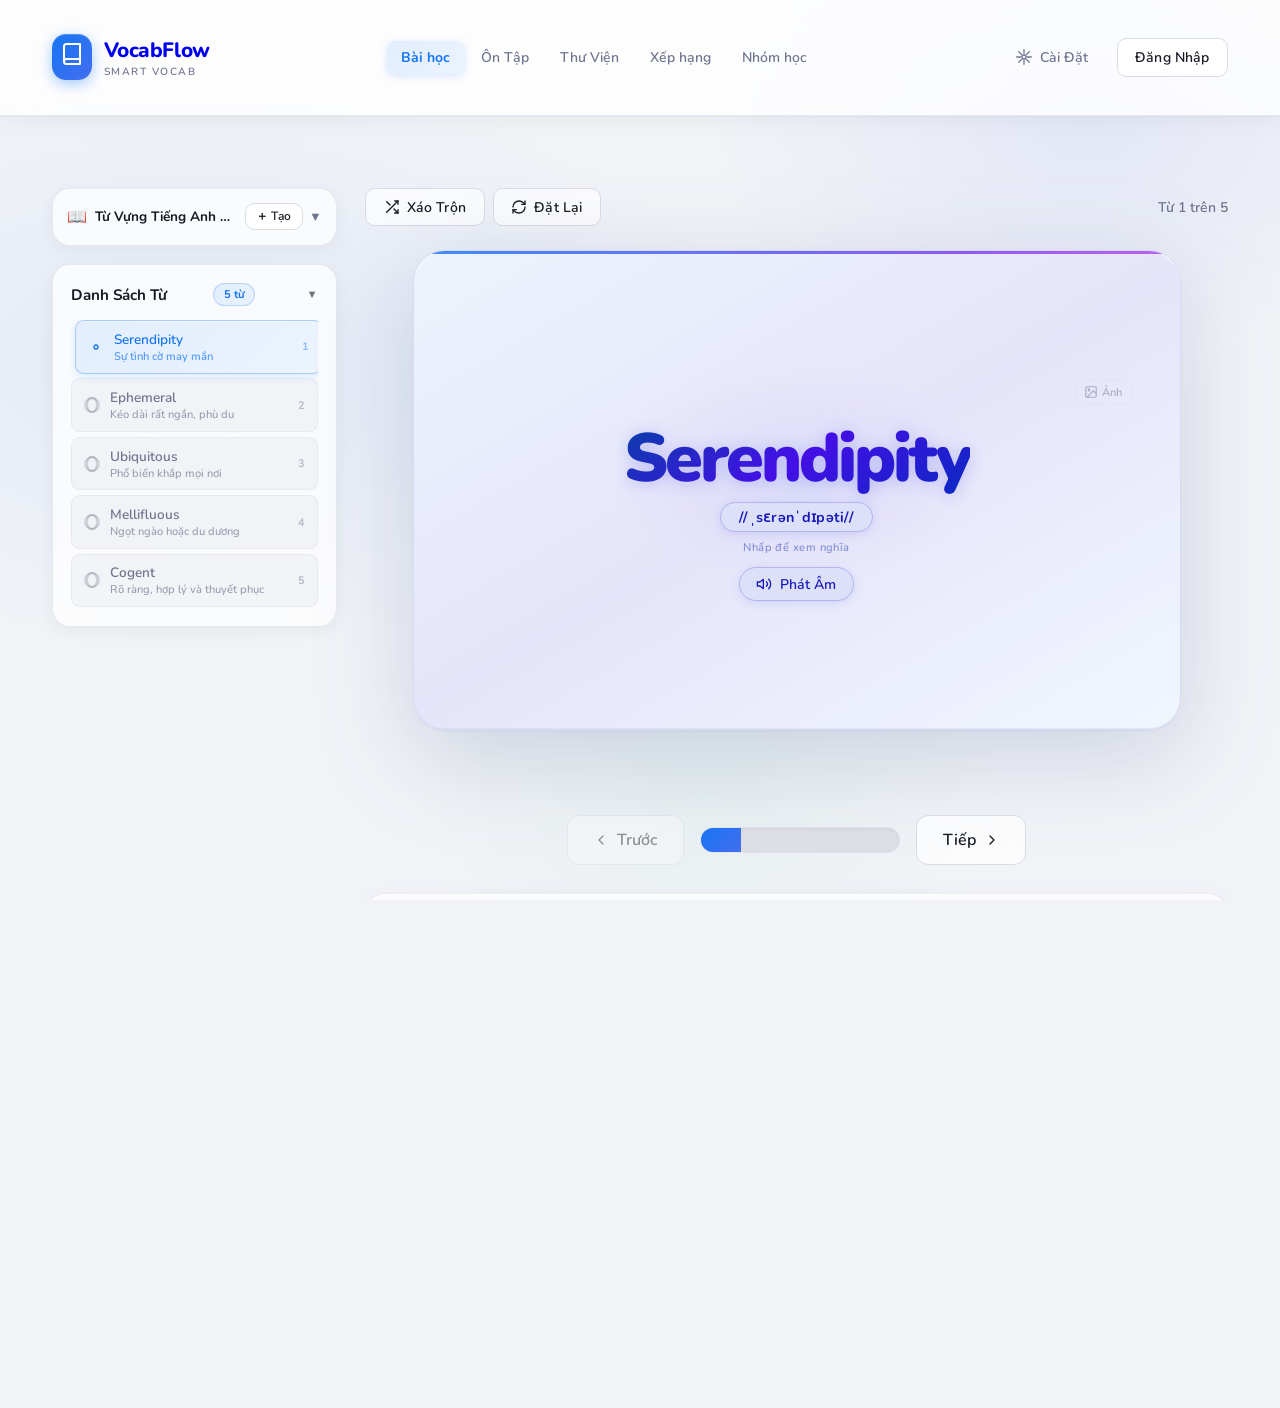
==== commit 189927a7: "feat: AI word type, image btn, badge layout" ====
--- a/vocabflow-fullstack-main/frontend/index.html
+++ b/vocabflow-fullstack-main/frontend/index.html
@@ -3635,4 +3635,4 @@
 
 
 </body>
-</html>+</html>
--- a/vocabflow-fullstack-main/frontend/style.css
+++ b/vocabflow-fullstack-main/frontend/style.css
@@ -4693,4 +4693,65 @@
 .flip-card-front *, .flip-card-back * {
   -webkit-transform: none;
   transform: none;
-}+}
+
+
+/* ==========================================================================
+   FLASHCARD — Word Type Badge + Image Button
+   ========================================================================== */
+.card-top-row {
+  display: flex;
+  align-items: center;
+  justify-content: space-between;
+  width: 100%;
+  min-height: 26px;
+  margin-bottom: 0.4rem;
+}
+
+.word-type-badge {
+  font-size: 0.62rem;
+  font-weight: 800;
+  padding: 0.18rem 0.6rem;
+  border-radius: 999px;
+  letter-spacing: 0.06em;
+  text-transform: uppercase;
+  border: 1px solid transparent;
+  line-height: 1.4;
+  flex-shrink: 0;
+}
+
+#card-image-btn {
+  display: flex;
+  align-items: center;
+  gap: 0.25rem;
+  padding: 0.22rem 0.55rem;
+  font-size: 0.68rem;
+  font-weight: 600;
+  opacity: 0.45;
+  cursor: not-allowed;
+  border: 1.5px dashed hsl(var(--border));
+  border-radius: 0.5rem;
+  background: transparent;
+  color: hsl(var(--muted-foreground));
+  transition: opacity 0.2s;
+  flex-shrink: 0;
+  margin-left: auto;
+}
+#card-image-btn:hover { opacity: 0.65; }
+#card-image-btn svg { flex-shrink: 0; }
+
+/* Đảm bảo card-content stretch full width */
+.card-content {
+  display: flex;
+  flex-direction: column;
+  align-items: center;
+  gap: 0.75rem;
+  width: 100%;
+  height: 100%;
+  justify-content: center;
+}
+
+/* Dark mode badge */
+.dark .word-type-badge {
+  filter: brightness(1.3);
+}
